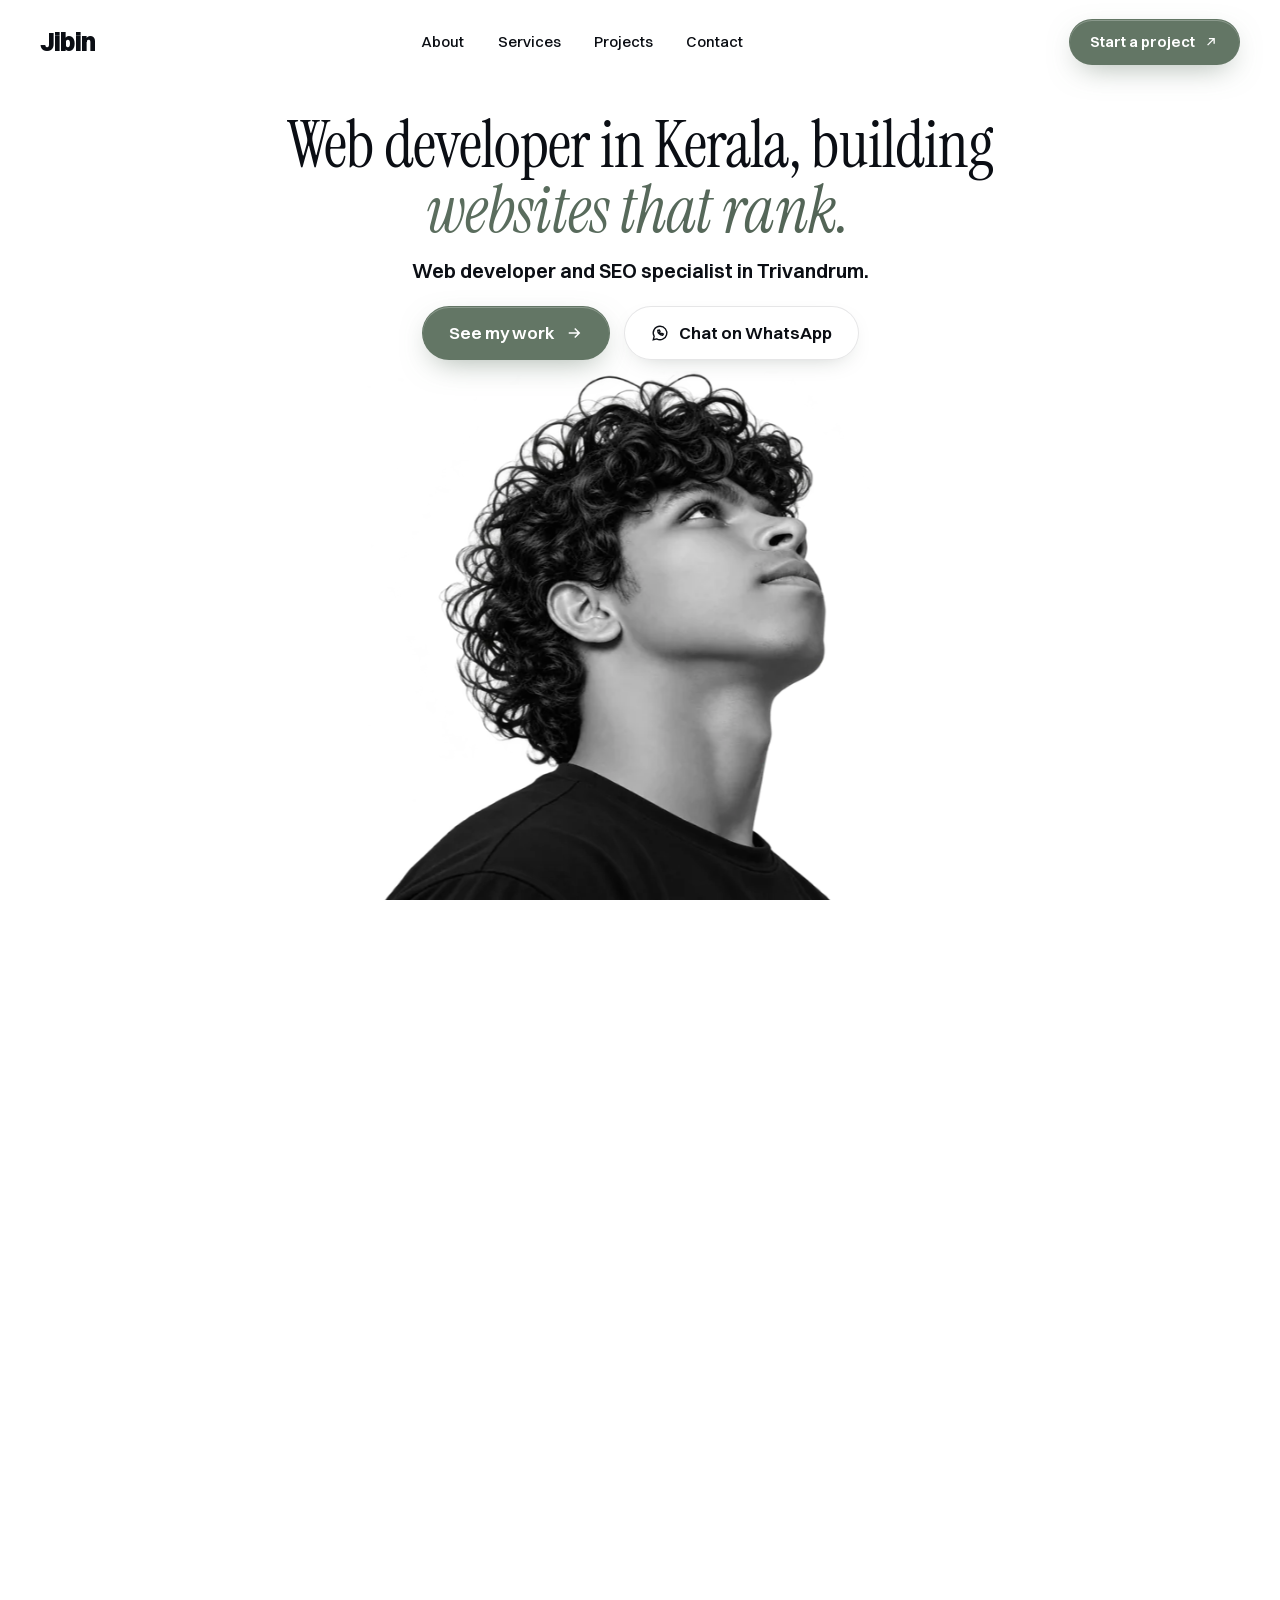
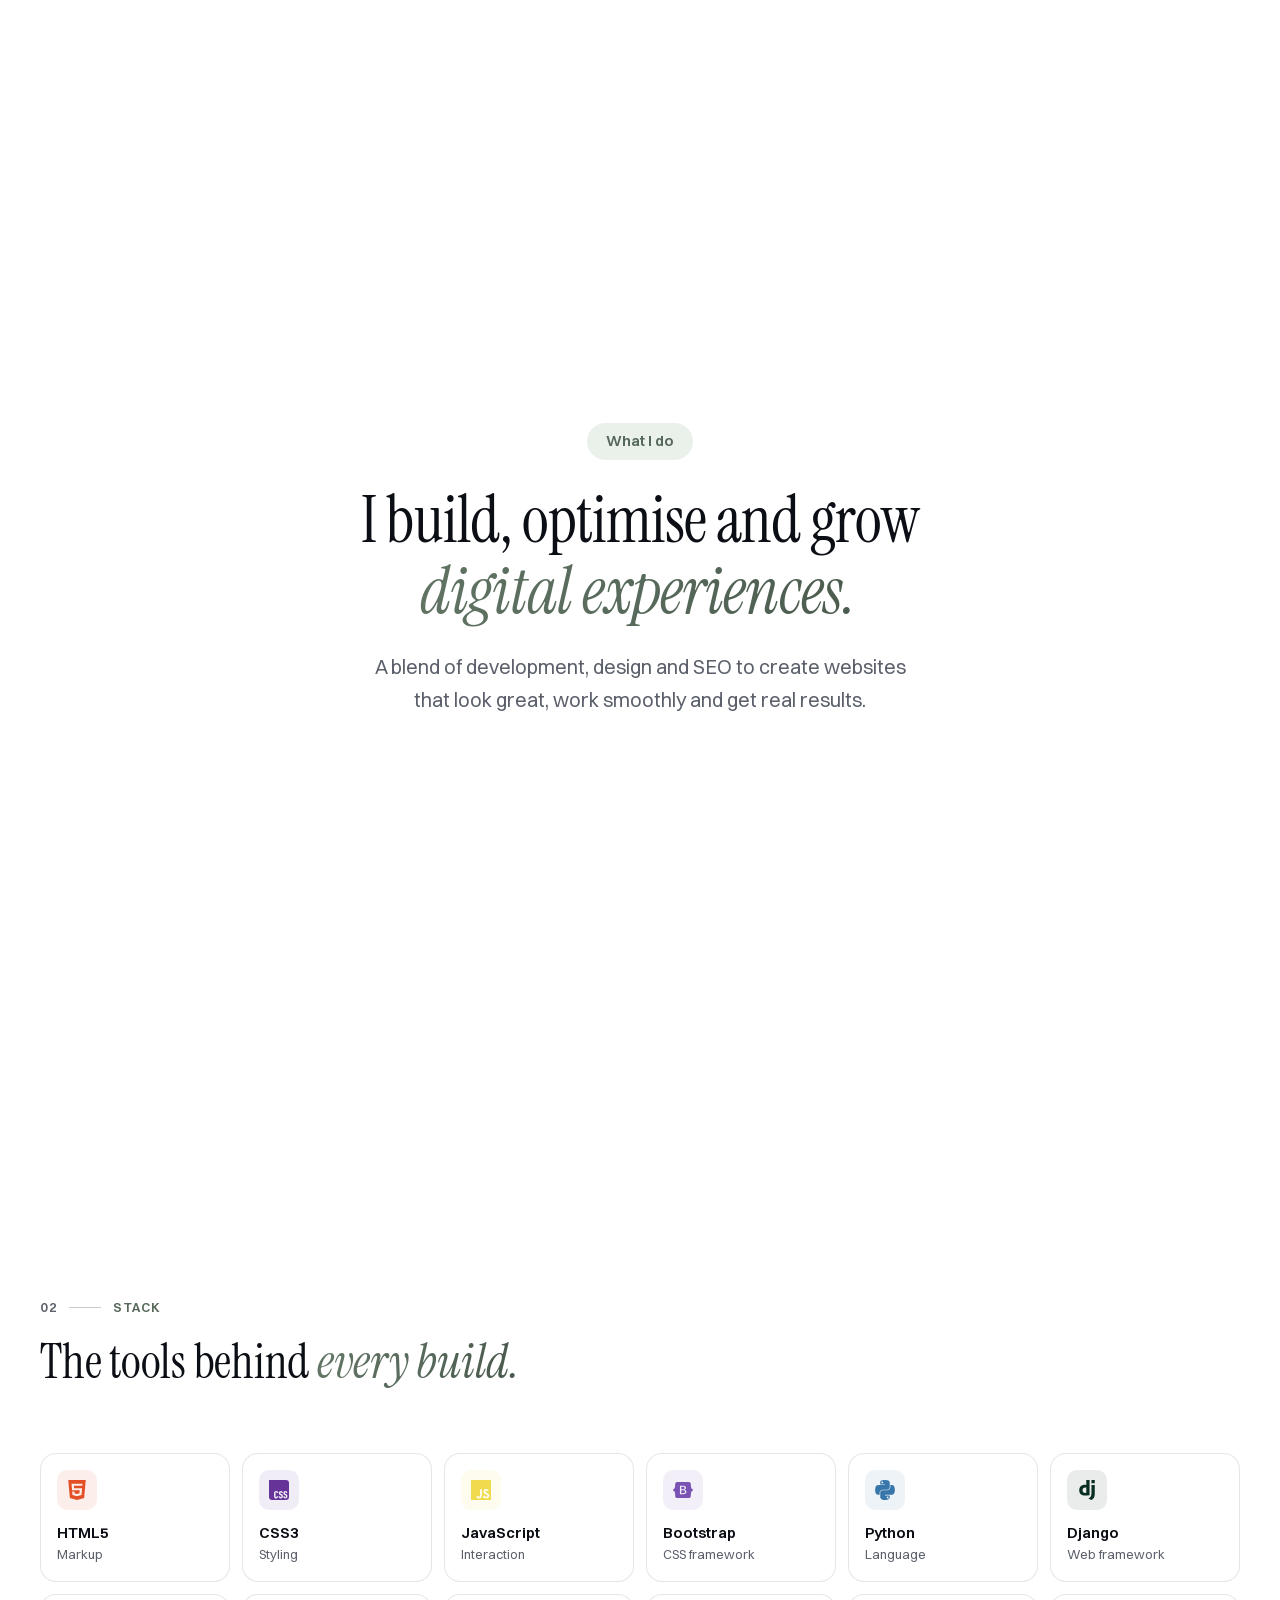
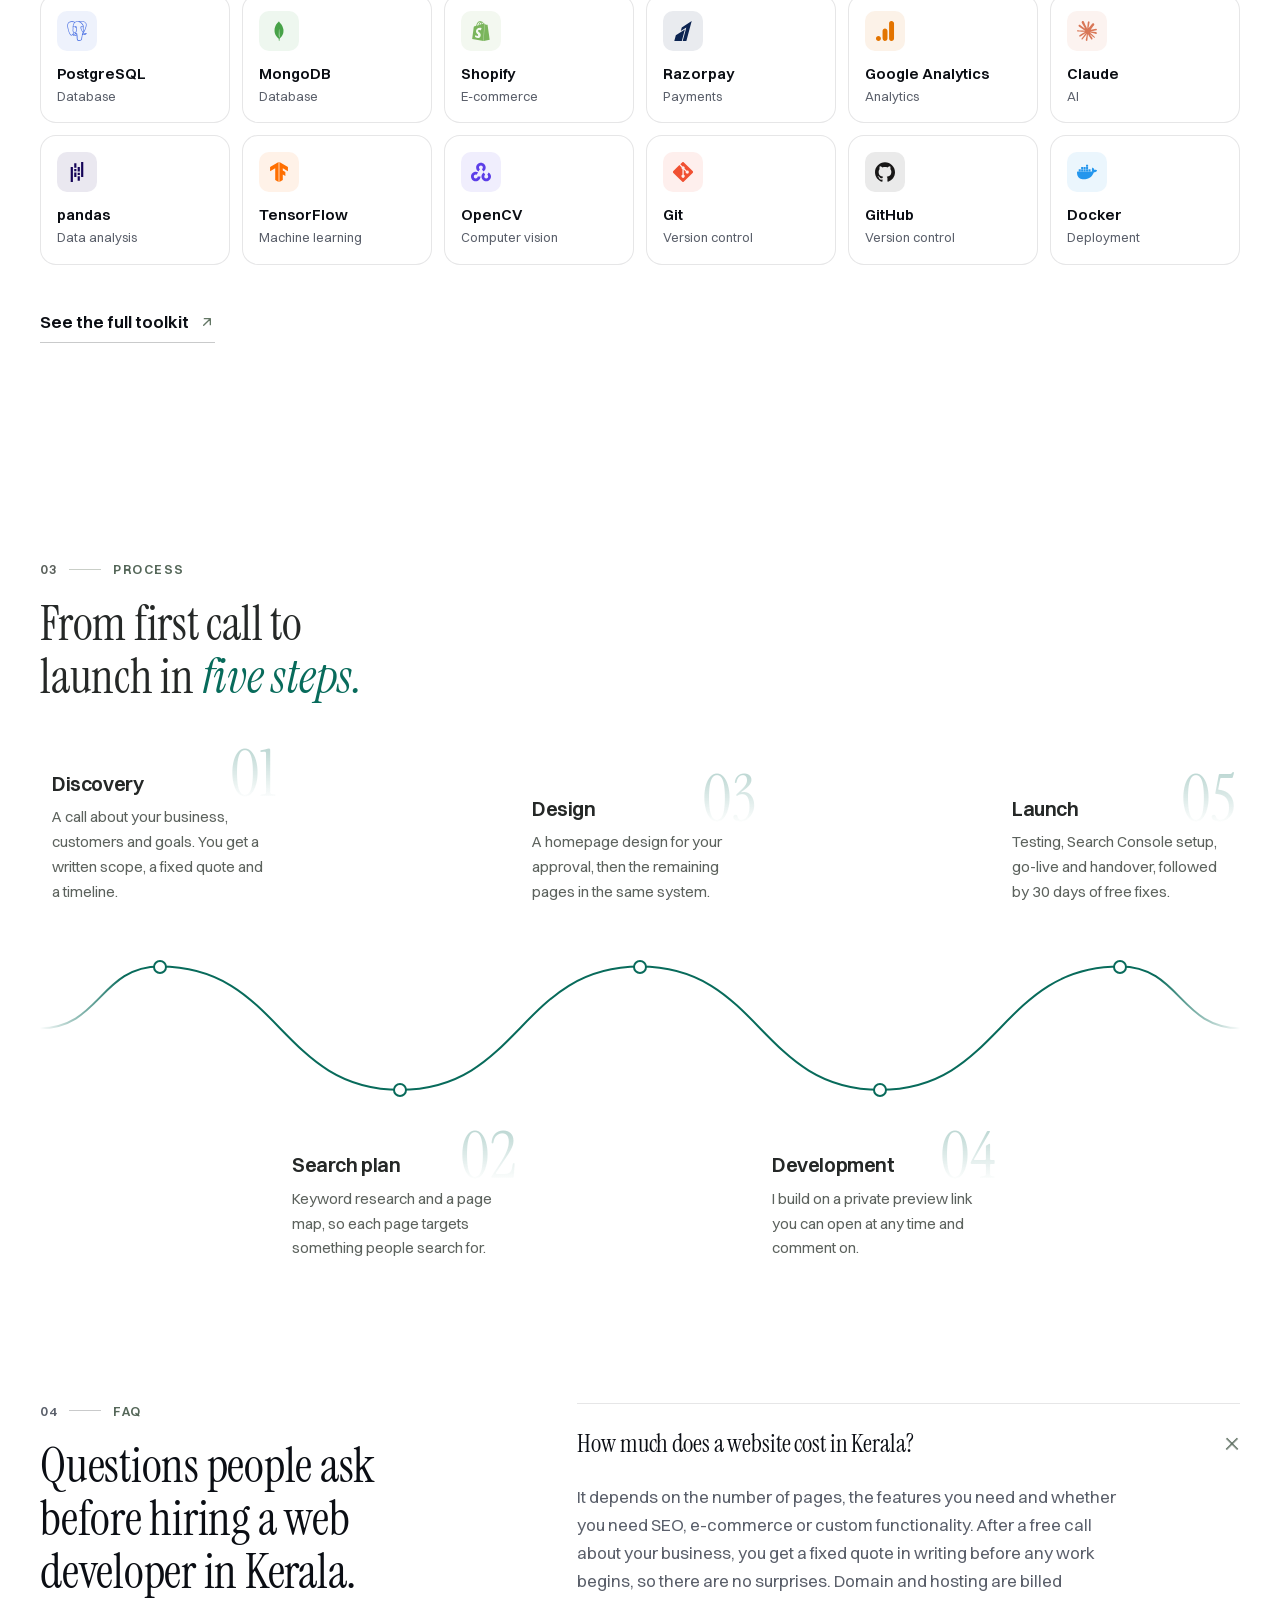
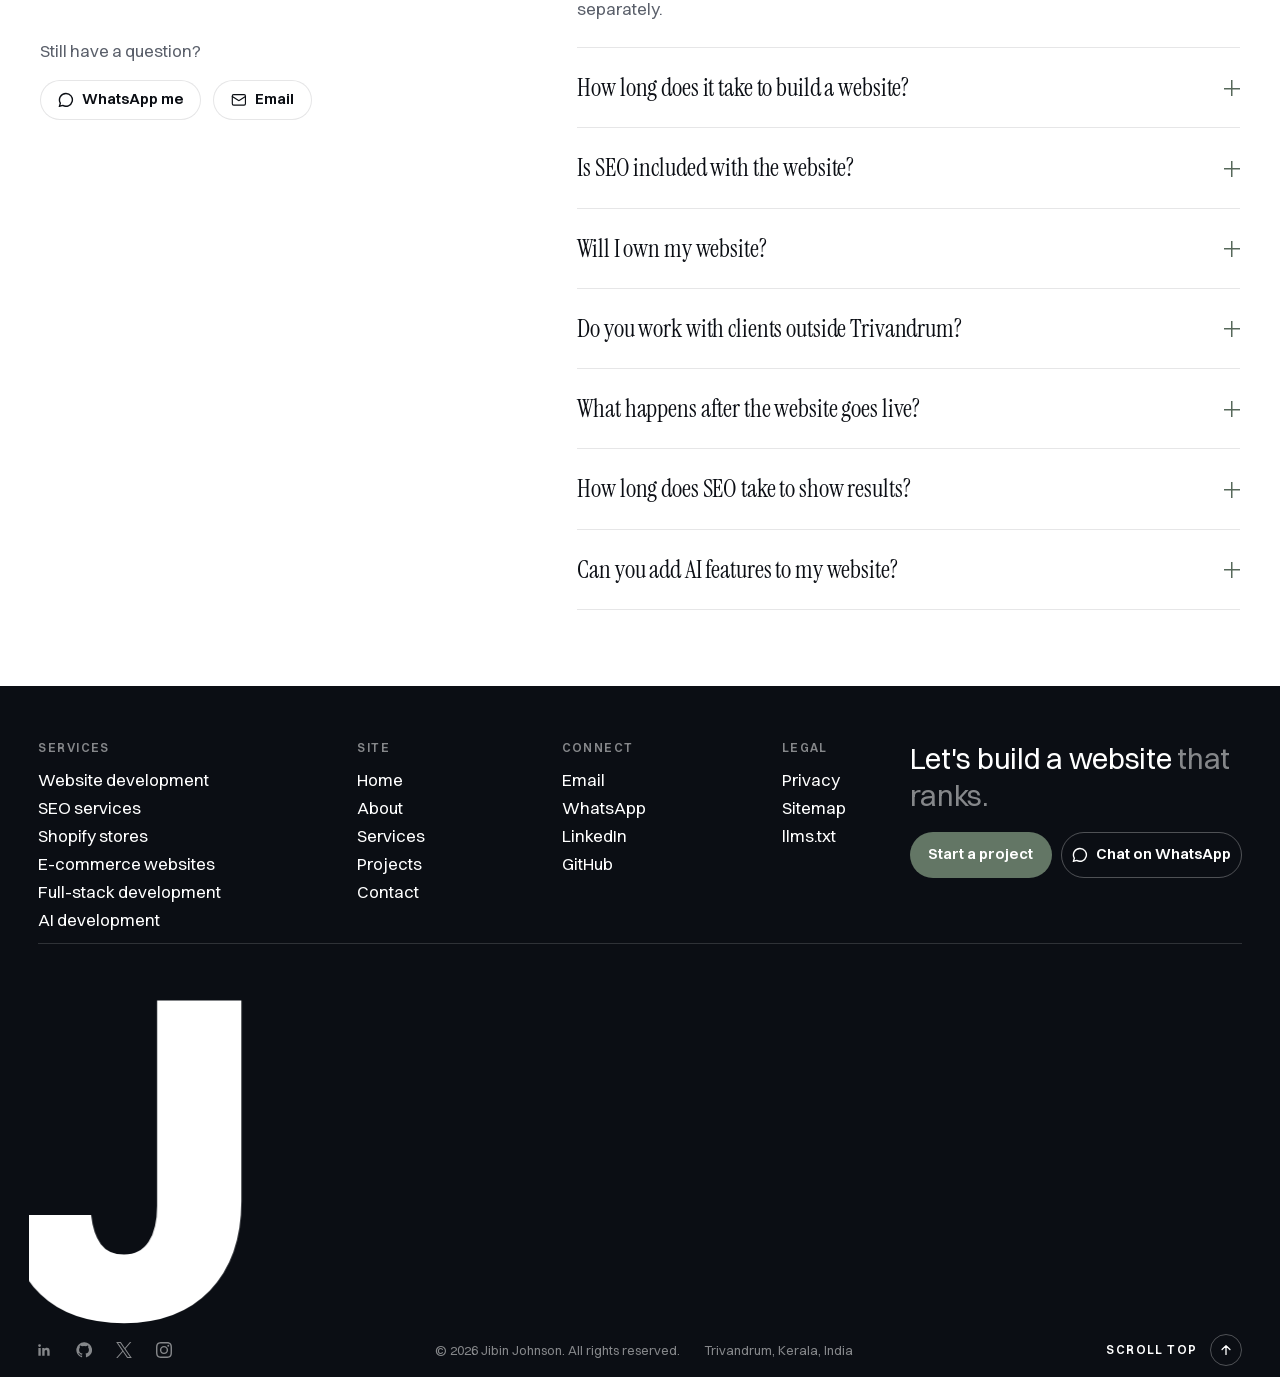
==== index.html @ f39439a5 "Footer: each link on one line on phones Co-Authored-By: Claude Opus 5.5 <noreply@anthropic.com>" ====
<!DOCTYPE html>
<html lang="en-IN">
<head>
<meta charset="utf-8">
<script async src="https://www.googletagmanager.com/gtm.js?id=GTM-P5QZBS27"></script>
<script>
  window.dataLayer = window.dataLayer || [];
  function gtag(){dataLayer.push(arguments);}
  gtag('js', new Date());
</script>
<meta name="viewport" content="width=device-width, initial-scale=1">
<title>Web Developer in Kerala | SEO-First Websites | Jibin Johnson</title>
<meta name="description" content="Freelance web developer in Kerala, based in Trivandrum. I design and build fast, SEO-first websites and web apps that rank on Google and bring in enquiries.">
<meta name="robots" content="index, follow, max-image-preview:large">
<link rel="canonical" href="https://jibinjohnson.in/">
<meta name="author" content="Jibin Johnson">
<meta name="theme-color" content="#FFFFFF">
<meta property="og:type" content="website">
<meta property="og:locale" content="en_IN">
<meta property="og:site_name" content="Jibin Johnson">
<meta property="og:title" content="Web Developer in Kerala | SEO-First Websites | Jibin Johnson">
<meta property="og:description" content="Freelance web developer in Kerala, based in Trivandrum. I design and build fast, SEO-first websites and web apps that rank on Google and bring in enquiries.">
<meta property="og:url" content="https://jibinjohnson.in/">
<meta property="og:image" content="https://jibinjohnson.in/assets/img/og.png?v=2">
<meta property="og:image:width" content="1200">
<meta property="og:image:height" content="630">
<meta name="twitter:card" content="summary_large_image">
<link rel="icon" href="assets/img/favicon.svg?v=2" type="image/svg+xml">
<link rel="preload" href="assets/fonts/Switzer-Variable.woff2" as="font" type="font/woff2" crossorigin>
<link rel="preload" href="assets/fonts/InstrumentSerif-Regular.woff2" as="font" type="font/woff2" crossorigin>
<link rel="preload" href="assets/img/hero-portrait-600.webp?v=4" as="image" imagesrcset="assets/img/hero-portrait-600.webp?v=4 600w, assets/img/hero-portrait-900.webp?v=4 900w, assets/img/hero-portrait-1000.webp?v=4 1000w, assets/img/hero-portrait.webp?v=4 1254w" imagesizes="(max-width: 767px) 80vw, 64vh" fetchpriority="high">
<link rel="stylesheet" href="assets/css/main.css?v=201">
<script>(function(r,w){r.className='js';try{var c=navigator.connection,s=w.sessionStorage;if(matchMedia('(prefers-reduced-motion: reduce)').matches||(c&&c.saveData)||s.getItem('signed'))return;s.setItem('signed','1')}catch(e){return}r.className+=' is-signing';w.__signT0=performance.now();w.__signT=setTimeout(function(){r.classList.remove('is-signing');document.dispatchEvent(new Event('sign:done'))},1400)})(document.documentElement,window)</script>
<script type="application/ld+json">{"@context":"https://schema.org","@graph":[{"@type":"WebSite","@id":"https://jibinjohnson.in/#website","url":"https://jibinjohnson.in/","name":"Jibin Johnson","inLanguage":"en-IN","publisher":{"@id":"https://jibinjohnson.in/#person"}},{"@type":"Person","@id":"https://jibinjohnson.in/#person","name":"Jibin Johnson","url":"https://jibinjohnson.in/","image":"https://jibinjohnson.in/assets/img/about-portrait.webp","jobTitle":"Web Developer and SEO Specialist","email":"jibinjohnsoninfo@gmail.com","telephone":"+917736208172","address":{"@type":"PostalAddress","addressLocality":"Thiruvananthapuram","addressRegion":"Kerala","addressCountry":"IN"},"alumniOf":[{"@type":"CollegeOrUniversity","name":"University of Madras"},{"@type":"EducationalOrganization","name":"Edure"}],"knowsAbout":["Web development","Search engine optimisation","Shopify","E-commerce development","Python","Django","Full-stack development","Artificial intelligence"],"sameAs":["https://www.linkedin.com/in/jibinjohnson/","https://github.com/Jibinjohnson11","https://x.com/jibinjohnsonn","https://www.instagram.com/jibinjohnson.in/"]},{"@type":"ProfessionalService","@id":"https://jibinjohnson.in/#business","name":"Jibin Johnson – Web Developer and SEO Specialist","url":"https://jibinjohnson.in/","image":"https://jibinjohnson.in/assets/img/og.png?v=2","telephone":"+917736208172","email":"jibinjohnsoninfo@gmail.com","founder":{"@id":"https://jibinjohnson.in/#person"},"address":{"@type":"PostalAddress","addressLocality":"Thiruvananthapuram","addressRegion":"Kerala","addressCountry":"IN"},"areaServed":[{"@type":"City","name":"Thiruvananthapuram"},{"@type":"State","name":"Kerala"},{"@type":"Country","name":"India"}],"hasOfferCatalog":{"@type":"OfferCatalog","name":"Services","itemListElement":[{"@type":"Offer","itemOffered":{"@type":"Service","name":"Website design and development","url":"https://jibinjohnson.in/website-development-kerala/"}},{"@type":"Offer","itemOffered":{"@type":"Service","name":"SEO services","url":"https://jibinjohnson.in/seo-services-kerala/"}},{"@type":"Offer","itemOffered":{"@type":"Service","name":"Shopify store development","url":"https://jibinjohnson.in/shopify-developer-kerala/"}},{"@type":"Offer","itemOffered":{"@type":"Service","name":"E-commerce website development","url":"https://jibinjohnson.in/ecommerce-website-development-kerala/"}},{"@type":"Offer","itemOffered":{"@type":"Service","name":"Full-stack and software development","url":"https://jibinjohnson.in/full-stack-developer-kerala/"}},{"@type":"Offer","itemOffered":{"@type":"Service","name":"AI development","url":"https://jibinjohnson.in/ai-developer-kerala/"}}]}},{"@type":"WebPage","@id":"https://jibinjohnson.in/#webpage","url":"https://jibinjohnson.in/","name":"Web Developer in Kerala | SEO-First Websites | Jibin Johnson","description":"Freelance web developer in Kerala, based in Trivandrum. I design and build fast, SEO-first websites and web apps that rank on Google and bring in enquiries.","isPartOf":{"@id":"https://jibinjohnson.in/#website"},"inLanguage":"en-IN","about":{"@id":"https://jibinjohnson.in/#business"}},{"@type":"FAQPage","@id":"https://jibinjohnson.in/#faq","mainEntity":[{"@type":"Question","name":"How much does a website cost in Kerala?","acceptedAnswer":{"@type":"Answer","text":"It depends on the number of pages, the features you need and whether you need SEO, e-commerce or custom functionality. After a free call about your business, you get a fixed quote in writing before any work begins, so there are no surprises. Domain and hosting are billed separately."}},{"@type":"Question","name":"How long does it take to build a website?","acceptedAnswer":{"@type":"Answer","text":"A landing page takes about a week and a business website two to three weeks once the content is ready. Web applications are scoped individually. Missing text and photos cause most delays, so I send a content checklist at the start."}},{"@type":"Question","name":"Is SEO included with the website?","acceptedAnswer":{"@type":"Answer","text":"Every website I build is SEO-ready at launch: keyword-mapped pages, clean headings, meta tags, schema markup, fast loading and Search Console setup. Ongoing SEO, which covers content, links and monthly reporting, is a separate monthly service."}},{"@type":"Question","name":"Will I own my website?","acceptedAnswer":{"@type":"Answer","text":"Yes. The domain, hosting, source code and all logins are registered in your name, and I hand everything over at launch."}},{"@type":"Question","name":"Do you work with clients outside Trivandrum?","acceptedAnswer":{"@type":"Answer","text":"Yes. I'm based in Trivandrum (Thiruvananthapuram) and meet local clients in person. Clients elsewhere in Kerala, India and abroad work with me over calls and WhatsApp."}},{"@type":"Question","name":"What happens after the website goes live?","acceptedAnswer":{"@type":"Answer","text":"You get 30 days of free fixes for anything that doesn't work as agreed. After that, I can quote for maintenance or new features whenever you need them."}},{"@type":"Question","name":"How long does SEO take to show results?","acceptedAnswer":{"@type":"Answer","text":"Most campaigns show movement in three to six months, depending on competition and the state of the site. Nobody can guarantee a position on Google. What I do provide is a monthly report showing rankings, clicks and the work completed."}},{"@type":"Question","name":"Can you add AI features to my website?","acceptedAnswer":{"@type":"Answer","text":"Yes. I build chat assistants that answer from your own content, automate repetitive content and reporting tasks, and add data features to web applications. I'll tell you plainly when AI isn't the right tool for the job."}}]}]}</script>
</head>
<body>
<!-- signature intro: a light veil over the hero, shown only with .is-signing (set above, once per session), drawn and removed by sign.js -->
<div class="sign" aria-hidden="true">
<svg class="sign-svg" viewBox="0 0 1164 609" focusable="false"><defs><mask id="sign-ink" maskUnits="userSpaceOnUse" x="0" y="0" width="1164" height="609"><g fill="none" stroke="#fff" stroke-width="22" stroke-linecap="round" stroke-linejoin="round"><path d="M185 258 L182 252 181 244 182 243 183 234 189 221 208 194 235 166 266 140 305 113 340 92 351 87 353 85 403 61 405 61 428 51 447 45 450 43 493 31 508 29 509 28 514 28 515 27 521 27 522 26 530 26 531 25 556 25 557 26 568 27 578 30 587 35 594 42 597 47 598 57 599 58 599 68 598 69 598 77 592 95 582 116 580 118 577 125 575 127 571 136 562 151 559 154 559 156 556 159 556 161 552 165 552 167 549 170 526 205 487 256 484 263 484 266 478 269 473 275 470 277 468 277 466 279 464 286 462 289 412 350 406 356 402 362 368 400 322 446 285 479 255 503 205 538 178 553 176 555 152 567 150 567 145 570 123 578 120 578 111 581 107 581 106 582 102 582 101 583 95 583 94 584 70 584 69 583 65 583 64 582 54 580 44 575 41 573 31 562 28 556 27 548 26 547 26 534 27 533 28 522 30 519 30 517 37 502 43 492 60 470 95 436 114 421 150 396 188 373 236 348 238 348 251 341 253 341 281 328 283 328 306 318 311 317 314 315 322 313 325 311 342 306 348 303 351 303 364 298 367 298 374 295 395 290 399 288 402 288 419 283 423 283 428 281 432 281 437 279 441 279 442 278 446 278 452 276 464 276 467 278 473 275 478 269 482 267 484 267 486 269 501 269 502 268 512 268 513 267 538 267 541 270 543 270 547 267 543 270 540 269 541 270 540 277 536 281 521 305 520 310 517 316 517 323 519 328 522 331 528 331 529 330 536 329 551 321 598 288 606 287 608 290 609 286 615 279 629 252 634 247 636 248 635 247 636 240 638 238 640 233 655 210 685 170 718 132 733 117 752 102 762 96 766 96 767 95 772 95 774 98 773 108 758 133 726 172 675 222 645 248 637 249 634 247 629 252 615 279 609 286 608 288 608 298 597 316 608 298 609 299 612 299 619 296 641 276 646 273 659 262 671 254 684 248 699 246 704 248 706 250 708 255 708 260 709 262 704 275 702 278 699 280 696 276 692 276 681 281 679 281 655 293 630 309 625 314 619 318 613 325 611 329 611 336 615 339 625 339 642 334 657 326 676 312 685 303 697 288 699 283 699 280 701 279 704 275 709 263 712 266 721 266 725 264 728 264 732 262 735 262 747 258 753 258 756 262 758 261 763 256 767 250 773 245 770 247 763 256 756 262 755 268 750 276 748 283 748 290 750 295 754 298 762 298 763 297 768 297 771 295 773 295 796 282 821 264 824 264 828 262 830 262 833 264 841 255 850 239 855 233 852 236 841 255 837 260 833 264 830 262 832 264 832 279 830 282 827 292 842 287 839 279 848 276 863 263 879 252 883 251 885 249 890 249 891 248 893 248 896 252 899 272 901 276 908 283 916 286 933 286 934 285 939 285 940 284 944 284 945 283 956 281 1028 256 1031 256 1035 254 1042 253 1054 249 1072 246 1073 245 1085 244 1086 243 1095 243 1096 242 1125 242 1126 243 1134 243 1140 245" data-t="0.0,0.0235,0.0591,0.0928,0.1221,0.1414,0.17,0.2008,0.2306,0.2682,0.3049,0.3351,0.3552,0.3821,0.4185,0.4529,0.4836,0.5036,0.5203,0.5383,0.5618,0.5822,0.618,0.6356,0.6671,0.6926,0.7162,0.7409,0.7539,0.7794,0.7956,0.818,0.8359,0.8519,0.8736,0.8935,0.9066,0.9262,0.9409,0.9714,1.0"/><path d="M569 227 L587 212" data-t="0.0,0.025,0.05,0.075,0.1,0.125,0.15,0.175,0.2,0.225,0.25,0.275,0.3,0.325,0.35,0.375,0.4,0.425,0.45,0.475,0.5,0.525,0.55,0.575,0.6,0.625,0.65,0.675,0.7,0.725,0.75,0.775,0.8,0.825,0.85,0.875,0.9,0.925,0.95,0.975,1.0"/><path d="M794 207 L811 192" data-t="0.0,0.025,0.05,0.075,0.1,0.125,0.15,0.175,0.2,0.225,0.25,0.275,0.3,0.325,0.35,0.375,0.4,0.425,0.45,0.475,0.5,0.525,0.55,0.575,0.6,0.625,0.65,0.675,0.7,0.725,0.75,0.775,0.8,0.825,0.85,0.875,0.9,0.925,0.95,0.975,1.0"/><path d="M405 475 L407 475 424 466 426 466 433 462 442 459 449 455 451 455 469 447 474 446 482 442 528 426 531 426 564 415 567 415 585 409 592 408 599 405 610 403 614 401 617 401 634 396 638 396 651 392 659 391 663 389 682 386 687 384 691 384 692 383 696 383 697 382 701 382 707 380 718 379 719 378 723 378 724 377 728 377 734 375 739 375 745 373 750 373 751 372 780 368 781 367 795 366 796 365 817 363 818 362 824 362 825 361 833 361 834 360 840 360 841 359 857 358 858 357 877 356 878 355 901 354 902 353 913 353 914 352 929 352 930 351 946 351 947 350 977 350 978 349 1042 349 1043 350 1062 350 1063 351 1073 351 1074 352 1083 352 1084 353 1094 353 1095 354 1110 355 1115 357 1120 357 1124 359 1126 358" data-t="0.0,0.0257,0.0484,0.0737,0.0993,0.125,0.1549,0.1818,0.2089,0.237,0.2612,0.2852,0.3085,0.3361,0.3616,0.3873,0.4146,0.4376,0.4577,0.4813,0.5041,0.5313,0.556,0.5826,0.6018,0.6228,0.651,0.6783,0.7037,0.7256,0.7513,0.7784,0.8063,0.8342,0.8646,0.8925,0.9176,0.9418,0.9644,0.9838,1.0"/></g></mask></defs><g mask="url(#sign-ink)"><path class="sign-fill" transform="translate(0 609) scale(.05 -.05)" d="M10675 11764 c-275 -27 -316 -32 -600 -80 -308 -52 -950 -230 -1315 -366 -74 -28 -173 -64 -220 -80 -212 -75 -660 -262 -899 -374 -51 -24 -95 -44 -97 -44 -6 0 -526 -259 -538 -268 -6 -5 -69 -39 -141 -77 -137 -71 -346 -189 -505 -285 -52 -31 -135 -81 -185 -110 -155 -92 -552 -357 -740 -494 -1016 -741 -1664 -1454 -1870 -2060 -73 -215 -72 -366 1 -493 42 -73 170 -130 232 -104 40 17 45 34 22 64 -79 100 -84 244 -16 445 75 219 299 565 547 845 347 390 889 864 1419 1241 304 217 703 472 980 628 74 42 196 111 270 153 235 133 786 404 1005 495 50 21 137 58 195 82 238 102 338 141 605 236 264 94 575 197 693 228 28 8 78 21 110 29 259 69 575 130 917 177 123 17 508 16 615 -1 384 -60 570 -180 641 -412 19 -62 23 -96 23 -209 0 -245 -64 -450 -271 -880 -184 -381 -556 -1004 -887 -1490 -329 -481 -466 -670 -994 -1373 -120 -159 -234 -313 -255 -343 -42 -60 -56 -68 -137 -79 -69 -8 -191 -29 -295 -49 -44 -9 -105 -21 -135 -26 -30 -6 -73 -15 -95 -20 -46 -11 -189 -43 -320 -72 -81 -17 -176 -39 -305 -70 -25 -6 -74 -18 -110 -28 -36 -10 -103 -28 -150 -40 -47 -13 -155 -43 -240 -67 -85 -25 -168 -48 -185 -53 -250 -69 -631 -193 -1040 -339 -288 -102 -362 -130 -450 -166 -49 -20 -133 -54 -185 -75 -363 -144 -540 -221 -880 -380 -80 -37 -174 -80 -210 -96 -99 -43 -637 -316 -790 -402 -383 -213 -629 -356 -740 -432 -30 -20 -102 -66 -160 -102 -132 -82 -586 -392 -716 -490 -55 -41 -137 -103 -184 -138 -95 -72 -116 -88 -320 -261 -629 -531 -1043 -1042 -1245 -1539 -178 -437 -163 -847 40 -1110 125 -162 270 -261 487 -334 205 -68 291 -80 583 -81 313 0 436 15 745 91 518 127 1225 454 1855 858 860 551 1665 1192 2495 1985 680 650 1326 1361 2120 2330 47 58 131 160 187 227 118 143 335 411 478 593 55 70 110 140 123 156 22 27 30 30 190 52 434 61 872 93 872 64 0 -7 -25 -41 -56 -74 -105 -116 -321 -465 -395 -637 -40 -94 -79 -245 -79 -309 0 -62 35 -150 76 -192 63 -65 121 -83 254 -84 135 0 190 15 361 100 269 134 459 265 1055 728 88 68 117 76 81 22 -16 -23 -78 -177 -100 -245 -8 -25 -24 -75 -36 -113 -20 -66 -27 -149 -15 -182 10 -26 59 -45 119 -45 51 0 59 3 102 42 25 24 69 75 99 113 84 113 355 392 525 543 371 328 799 614 1044 699 82 28 188 40 227 24 16 -6 37 -25 49 -43 17 -28 20 -44 16 -113 -5 -75 -34 -182 -57 -210 -6 -7 -48 -28 -93 -46 -45 -18 -120 -49 -165 -71 -46 -21 -87 -38 -91 -38 -9 0 -198 -85 -289 -129 -34 -17 -64 -31 -66 -31 -3 0 -58 -30 -123 -66 -65 -37 -156 -87 -203 -112 -47 -25 -103 -57 -125 -72 -22 -15 -83 -53 -135 -86 -146 -90 -366 -259 -457 -350 -105 -107 -148 -189 -148 -284 0 -85 23 -118 113 -162 66 -33 69 -33 207 -33 155 0 227 13 405 72 162 54 449 197 610 306 169 114 437 360 564 518 138 172 288 416 325 531 12 37 13 38 139 77 195 60 500 141 535 141 9 0 17 -3 17 -7 0 -4 -25 -50 -55 -104 -67 -118 -119 -237 -134 -307 -29 -137 -2 -253 75 -321 167 -147 412 -131 761 49 158 82 505 314 810 542 24 17 45 29 48 26 3 -3 -10 -38 -28 -79 -67 -146 -91 -285 -62 -357 32 -80 118 -120 222 -103 77 12 52 -7 527 391 242 202 424 336 531 389 117 59 115 60 115 -56 0 -227 51 -375 165 -482 179 -167 460 -217 825 -145 220 43 616 165 1180 364 343 121 936 299 1130 340 625 133 841 160 1260 160 155 0 318 -5 372 -12 109 -13 151 -6 156 28 4 25 -50 65 -118 89 -125 45 -261 66 -476 72 -349 10 -661 -27 -1169 -138 -202 -44 -485 -119 -638 -170 -67 -23 -149 -49 -182 -59 -53 -16 -351 -118 -700 -239 -546 -190 -823 -264 -1040 -277 -216 -13 -337 40 -405 176 -37 73 -42 98 -49 275 -9 191 -22 239 -80 288 -32 26 -115 57 -156 57 -45 0 -171 -43 -263 -89 -129 -66 -397 -249 -655 -450 -108 -84 -137 -102 -137 -85 0 24 159 314 317 577 154 256 163 297 80 347 -72 44 -204 10 -267 -69 -33 -41 -117 -169 -184 -281 -55 -91 -79 -115 -226 -221 -137 -98 -688 -469 -710 -477 -8 -3 -53 -29 -100 -58 -134 -82 -344 -185 -430 -212 -19 -6 -56 -14 -82 -18 -44 -6 -50 -4 -79 25 -30 30 -31 35 -25 84 17 139 119 334 316 605 162 224 171 241 144 298 -19 41 -63 59 -134 58 -104 -2 -154 -39 -307 -232 -14 -18 -52 -32 -168 -62 -82 -21 -253 -68 -379 -105 -227 -65 -254 -69 -240 -30 9 23 -16 177 -36 223 -36 82 -93 128 -207 169 -73 27 -243 23 -353 -7 -216 -59 -414 -170 -717 -403 -100 -77 -465 -399 -590 -521 -51 -49 -96 -87 -99 -83 -3 3 9 32 27 64 18 32 79 148 137 258 166 317 207 383 259 414 96 57 411 317 779 642 83 74 205 181 270 239 65 58 173 157 239 220 66 63 160 153 209 200 454 434 911 972 1170 1375 113 178 171 298 192 400 15 73 15 83 0 131 -49 157 -236 176 -485 49 -75 -38 -290 -181 -386 -256 -266 -209 -527 -464 -861 -839 -204 -229 -587 -715 -800 -1015 -99 -140 -318 -469 -399 -600 -37 -60 -96 -155 -130 -210 -71 -115 -198 -342 -320 -570 -26 -49 -59 -103 -74 -119 -27 -29 -278 -223 -530 -409 -453 -334 -890 -600 -1045 -636 -41 -10 -52 -9 -73 5 -24 15 -25 20 -19 73 9 85 40 173 113 320 61 123 262 443 337 536 165 205 186 290 79 336 -53 23 -118 24 -170 5 -28 -10 -111 -16 -303 -20 -146 -3 -341 -13 -435 -21 -93 -9 -201 -18 -239 -22 -59 -5 -69 -4 -64 9 4 8 68 96 144 194 173 225 486 640 572 759 309 425 782 1109 782 1130 0 2 28 48 62 102 140 222 330 557 454 803 141 276 197 403 259 580 147 424 120 764 -78 976 -54 59 -190 160 -267 199 -94 48 -297 103 -485 131 -95 14 -502 27 -590 18z m4699 -1645 c-2 -74 -140 -329 -297 -549 -294 -413 -550 -716 -982 -1164 -262 -272 -731 -725 -860 -831 -38 -32 -115 -101 -170 -154 -131 -127 -192 -181 -205 -181 -45 0 379 644 742 1125 216 288 283 373 446 570 528 642 946 1048 1228 1194 77 40 99 38 98 -10z m-6190 -3548 c3 -5 -36 -60 -87 -123 -396 -492 -649 -800 -932 -1136 -66 -79 -149 -179 -185 -221 -62 -74 -378 -436 -464 -531 -439 -486 -978 -1029 -1371 -1380 -27 -25 -77 -70 -110 -101 -115 -106 -442 -390 -575 -499 -600 -492 -1102 -858 -1658 -1206 -248 -156 -707 -395 -982 -513 -404 -172 -865 -281 -1195 -281 -425 0 -756 169 -894 455 -53 109 -65 174 -66 345 0 138 3 167 28 263 51 195 181 470 325 685 472 704 1379 1452 2687 2217 337 197 1137 607 1425 729 63 27 189 82 280 122 229 100 401 172 490 205 41 15 131 49 200 77 366 146 1113 404 1395 482 17 5 77 22 135 40 94 27 172 49 405 110 39 10 122 32 185 49 63 17 198 52 300 77 319 78 380 91 525 115 39 6 81 15 95 19 34 11 38 11 44 1z m4676 0 c0 -15 -150 -219 -233 -318 -237 -281 -505 -499 -794 -645 -268 -137 -493 -169 -493 -70 0 117 304 397 674 621 37 22 69 41 71 41 2 0 32 17 66 38 118 72 667 338 702 341 4 1 7 -3 7 -8z M16099 8411 c-96 -30 -239 -177 -274 -282 -36 -109 0 -154 125 -154 96 0 124 15 237 125 139 137 162 179 133 255 -19 50 -139 80 -221 56z M11603 7996 c-63 -20 -104 -50 -175 -125 -72 -76 -108 -141 -116 -207 -6 -56 19 -86 90 -110 55 -18 102 -14 169 12 43 18 223 204 253 262 63 122 -63 217 -221 168z M19480 5269 c-595 -13 -1040 -37 -1660 -89 -699 -59 -939 -86 -1930 -220 -245 -33 -470 -64 -500 -70 -30 -6 -201 -35 -380 -65 -179 -31 -404 -71 -500 -90 -96 -18 -266 -50 -377 -70 -331 -58 -838 -165 -1183 -248 -124 -30 -306 -74 -405 -97 -198 -46 -515 -130 -725 -190 -74 -21 -211 -60 -305 -86 -456 -125 -1266 -377 -1570 -488 -55 -20 -138 -50 -185 -67 -327 -117 -749 -283 -965 -379 -22 -10 -74 -32 -115 -50 -133 -57 -162 -71 -314 -147 -151 -75 -274 -152 -312 -194 -33 -37 -37 -62 -15 -91 47 -60 178 -40 403 60 23 11 88 39 143 62 55 23 118 50 140 60 22 10 96 41 165 70 69 29 150 62 180 75 30 13 127 51 215 85 88 34 228 88 310 121 193 75 479 180 625 228 63 22 201 68 305 104 105 35 251 84 325 107 74 23 146 45 160 50 14 5 72 23 130 39 58 16 182 52 275 81 229 71 751 217 920 258 44 11 186 47 315 80 314 80 623 153 860 202 107 22 238 49 290 60 225 49 593 122 800 160 30 5 102 19 160 30 58 11 132 25 165 31 33 5 83 14 110 19 28 5 97 16 155 25 151 22 280 41 427 65 158 25 226 36 323 50 41 5 134 19 205 30 212 32 256 39 350 50 50 6 122 15 160 20 39 5 113 14 165 20 52 6 129 15 170 20 208 26 260 32 440 50 1342 135 2419 183 3375 150 646 -23 811 -35 1412 -101 304 -34 343 -33 343 6 0 20 -81 57 -195 90 -219 63 -784 135 -1305 165 -195 11 -985 31 -1130 28 -47 0 -249 -5 -450 -9z"/></g></svg>
</div>
<script src="assets/js/sign.js?v=2" async></script>
<a class="skip" href="#main">Skip to content</a>
<header class="head"><div class="head-in">
<a class="brand" href="./" aria-label="Jibin Johnson, home">Jibin</a>
<nav class="nav" aria-label="Main"><a href="about/">About</a><a href="services/">Services</a><a href="projects/">Projects</a><a href="contact/">Contact</a></nav>
<a class="btn btn-fill" href="contact/">Start a project <svg class="arrow" viewBox="0 0 24 24" fill="none" stroke="currentColor" stroke-width="2" aria-hidden="true"><path d="M7 17 17 7M9 7h8v8"/></svg></a>
<button class="burger" aria-label="Menu" aria-expanded="false" aria-controls="sheet"></button>
</div></header>
<div class="sheet" id="sheet"><a href="./">Home</a><a href="about/">About</a><a href="services/">Services</a><a href="projects/">Projects</a><a href="contact/">Contact</a></div>

<main id="main" class="home">
<div class="pin-spacer" id="hero-pin"><!-- the hero pin's own spacer (hero.js pinSpacer): already around the hero, so pinning never moves it, which would repaint it as a new LCP element -->
<section class="hero glass" data-push>
  <div class="hero-copy">
    <h1><span class="ln"><span>Web developer</span></span> <span class="ln"><span>in Kerala, building</span></span> <span class="ln it"><span>websites that rank.</span></span></h1>
    <p class="lede">Web developer and SEO specialist in Trivandrum.</p>
    <div class="cta-row">
      <a class="btn btn-fill" href="projects/">See my work <svg class="arrow" viewBox="0 0 24 24" fill="none" stroke="currentColor" stroke-width="2" aria-hidden="true"><path d="M5 12h14M13 6l6 6-6 6"/></svg></a>
      <a class="btn btn-line" href="https://wa.me/917736208172?text=Hi%20Jibin%2C%20I%27d%20like%20to%20talk%20about%20a%20project." target="_blank" rel="noopener"><svg viewBox="0 0 24 24" fill="none" stroke="currentColor" stroke-width="1.8" aria-hidden="true"><path d="M12 3a9 9 0 0 0-7.8 13.5L3 21l4.6-1.2A9 9 0 1 0 12 3z"/><path d="M9 8.5c0 3.6 2.9 6.5 6.5 6.5l1-1.6-2-1-1 .8a5 5 0 0 1-2.2-2.2l.8-1-1-2z"/></svg>Chat on WhatsApp</a>
    </div>
  </div>
  <div class="hero-stage">
    <div class="hero-portrait">
      <div class="orbit" data-orbit>
        <div class="orbit-scene">
          <div class="orbit-subject"><img class="hero-img" src="assets/img/hero-portrait-600.webp?v=4" srcset="assets/img/hero-portrait-600.webp?v=4 600w, assets/img/hero-portrait-900.webp?v=4 900w, assets/img/hero-portrait-1000.webp?v=4 1000w, assets/img/hero-portrait.webp?v=4 1254w" sizes="(max-width: 767px) 80vw, 64vh" alt="" width="1254" height="1254" fetchpriority="high" draggable="false"></div>
          <div class="orbit-ring" aria-hidden="true" data-orbit-ring></div>
        </div>
      </div>
    </div>
  </div>
</section>
</div>

<section class="sec" id="about" data-arrive>
  <div class="wrap ed">
    <div class="ed-head">
      <p class="eyebrow"><span>01</span>About</p>
      <h2><span class="ed-hey">Hey,</span> I&#x27;m <span class="it">Jibin.</span></h2>
    </div>
    <figure class="ed-photo"><div class="ed-frame"><img data-defer-src="assets/img/about-portrait.webp" width="800" height="1000" alt="Jibin Johnson, web developer in Kerala and SEO specialist in Trivandrum" loading="lazy" decoding="async"><noscript><img src="assets/img/about-portrait.webp" width="800" height="1000" alt="Jibin Johnson, web developer in Kerala and SEO specialist in Trivandrum" loading="lazy" decoding="async"></noscript></div></figure>
    <p class="ed-intro">I&#x27;m a designer and developer shaping digital experiences with intention. I combine thoughtful design with purposeful development to create websites that feel refined, distinctive, and meaningful.</p>
    <div class="ed-side">
      <p class="ed-desc">I build refined, quietly powerful digital experiences for brands whose quality speaks for itself. From visual identity to development, every detail is intentional. No noise. No unnecessary trends. Just thoughtful design, purposeful execution, and a digital presence that makes excellence impossible to overlook.</p>
      <a class="ed-cta" href="projects/">Explore my work<svg viewBox="0 0 24 24" fill="none" stroke="currentColor" stroke-width="2" aria-hidden="true"><path d="M7 17 17 7M9 7h8v8"/></svg></a>
    </div>
  </div>
</section>

<section class="sec sx" id="services">
  <div class="wrap sx-head">
    <p class="sx-pill">What I do</p>
    <h2>I build, optimise and grow <span class="it">digital experiences.</span></h2>
    <p class="sx-lede">A blend of development, design and SEO to create websites that look great, work smoothly and get real results.</p>
  </div>
  <ul class="sx-grid">
    <li class="sx-card"><a class="sx-link" href="website-development-kerala/">
      <img data-defer-src="assets/img/svc-web-800.webp?v=5" data-defer-srcset="assets/img/svc-web-480.webp?v=5 480w, assets/img/svc-web-800.webp?v=5 800w" sizes="(min-width:1200px) 20vw, (min-width:900px) 34vw, (min-width:640px) 50vw, 100vw" width="800" height="1067" alt="" loading="lazy" decoding="async"><noscript><img src="assets/img/svc-web-800.webp?v=5" srcset="assets/img/svc-web-480.webp?v=5 480w, assets/img/svc-web-800.webp?v=5 800w" sizes="(min-width:1200px) 20vw, (min-width:900px) 34vw, (min-width:640px) 50vw, 100vw" width="800" height="1067" alt="" loading="lazy" decoding="async"></noscript>
      <div class="sx-body"><h3 class="sx-title">Website <span class="sx-hl">development</span></h3><p class="sx-desc">Fast, custom websites built to rank and convert.</p><span class="sx-go">Explore<span class="sx-arrow" aria-hidden="true"><svg viewBox="0 0 24 24" fill="none" stroke="currentColor" stroke-width="2" stroke-linecap="round" stroke-linejoin="round"><path d="M5 12h14M13 6l6 6-6 6"/></svg></span></span></div>
    </a></li>
    <li class="sx-card"><a class="sx-link" href="seo-services-kerala/">
      <img data-defer-src="assets/img/svc-seo-800.webp?v=5" data-defer-srcset="assets/img/svc-seo-480.webp?v=5 480w, assets/img/svc-seo-800.webp?v=5 800w" sizes="(min-width:1200px) 20vw, (min-width:900px) 34vw, (min-width:640px) 50vw, 100vw" width="800" height="1067" alt="" loading="lazy" decoding="async"><noscript><img src="assets/img/svc-seo-800.webp?v=5" srcset="assets/img/svc-seo-480.webp?v=5 480w, assets/img/svc-seo-800.webp?v=5 800w" sizes="(min-width:1200px) 20vw, (min-width:900px) 34vw, (min-width:640px) 50vw, 100vw" width="800" height="1067" alt="" loading="lazy" decoding="async"></noscript>
      <div class="sx-body"><h3 class="sx-title">SEO <span class="sx-hl">services</span></h3><p class="sx-desc">Technical, on-page and local SEO that brings in traffic from search.</p><span class="sx-go">Explore<span class="sx-arrow" aria-hidden="true"><svg viewBox="0 0 24 24" fill="none" stroke="currentColor" stroke-width="2" stroke-linecap="round" stroke-linejoin="round"><path d="M5 12h14M13 6l6 6-6 6"/></svg></span></span></div>
    </a></li>
    <li class="sx-card"><a class="sx-link" href="shopify-developer-kerala/">
      <img data-defer-src="assets/img/svc-shopify-800.webp?v=5" data-defer-srcset="assets/img/svc-shopify-480.webp?v=5 480w, assets/img/svc-shopify-800.webp?v=5 800w" sizes="(min-width:1200px) 20vw, (min-width:900px) 34vw, (min-width:640px) 50vw, 100vw" width="800" height="1067" alt="" loading="lazy" decoding="async"><noscript><img src="assets/img/svc-shopify-800.webp?v=5" srcset="assets/img/svc-shopify-480.webp?v=5 480w, assets/img/svc-shopify-800.webp?v=5 800w" sizes="(min-width:1200px) 20vw, (min-width:900px) 34vw, (min-width:640px) 50vw, 100vw" width="800" height="1067" alt="" loading="lazy" decoding="async"></noscript>
      <div class="sx-body"><h3 class="sx-title">Shopify <span class="sx-hl">stores</span></h3><p class="sx-desc">Stores set up, designed and ready to sell from launch.</p><span class="sx-go">Explore<span class="sx-arrow" aria-hidden="true"><svg viewBox="0 0 24 24" fill="none" stroke="currentColor" stroke-width="2" stroke-linecap="round" stroke-linejoin="round"><path d="M5 12h14M13 6l6 6-6 6"/></svg></span></span></div>
    </a></li>
    <li class="sx-card"><a class="sx-link" href="full-stack-developer-kerala/">
      <img data-defer-src="assets/img/svc-fullstack-800.webp?v=6" data-defer-srcset="assets/img/svc-fullstack-480.webp?v=6 480w, assets/img/svc-fullstack-800.webp?v=6 800w" sizes="(min-width:1200px) 20vw, (min-width:640px) 50vw, 100vw" width="800" height="1067" alt="" loading="lazy" decoding="async"><noscript><img src="assets/img/svc-fullstack-800.webp?v=6" srcset="assets/img/svc-fullstack-480.webp?v=6 480w, assets/img/svc-fullstack-800.webp?v=6 800w" sizes="(min-width:1200px) 20vw, (min-width:640px) 50vw, 100vw" width="800" height="1067" alt="" loading="lazy" decoding="async"></noscript>
      <div class="sx-body"><h3 class="sx-title">Full-stack <span class="sx-hl">development</span></h3><p class="sx-desc">Web apps and business software built end to end.</p><span class="sx-go">Explore<span class="sx-arrow" aria-hidden="true"><svg viewBox="0 0 24 24" fill="none" stroke="currentColor" stroke-width="2" stroke-linecap="round" stroke-linejoin="round"><path d="M5 12h14M13 6l6 6-6 6"/></svg></span></span></div>
    </a></li>
    <li class="sx-card"><a class="sx-link" href="ai-developer-kerala/">
      <img data-defer-src="assets/img/svc-ai-800.webp?v=6" data-defer-srcset="assets/img/svc-ai-480.webp?v=6 480w, assets/img/svc-ai-800.webp?v=6 800w" sizes="(min-width:1200px) 20vw, (min-width:900px) 50vw, 100vw" width="800" height="1067" alt="" loading="lazy" decoding="async"><noscript><img src="assets/img/svc-ai-800.webp?v=6" srcset="assets/img/svc-ai-480.webp?v=6 480w, assets/img/svc-ai-800.webp?v=6 800w" sizes="(min-width:1200px) 20vw, (min-width:900px) 50vw, 100vw" width="800" height="1067" alt="" loading="lazy" decoding="async"></noscript>
      <div class="sx-body"><h3 class="sx-title">AI <span class="sx-hl">development</span></h3><p class="sx-desc">Chat assistants and automation built on your own content.</p><span class="sx-go">Explore<span class="sx-arrow" aria-hidden="true"><svg viewBox="0 0 24 24" fill="none" stroke="currentColor" stroke-width="2" stroke-linecap="round" stroke-linejoin="round"><path d="M5 12h14M13 6l6 6-6 6"/></svg></span></span></div>
    </a></li>
  </ul>
</section>

<section class="sec" id="stack">
  <div class="wrap">
    <div class="sec-head">
      <div><p class="eyebrow"><span>02</span>Stack</p><h2>The tools behind <span class="it">every build.</span></h2></div>
    </div>
    <ul class="stk-grid">
    <li class="stk-tile" style="--c:#E34F26"><span class="stk-ic"><svg aria-hidden="true" focusable="false"><use href="assets/img/tools.svg?v=10#html5"/></svg></span><span class="stk-txt"><span class="stk-name">HTML5</span><span class="stk-cat">Markup</span></span></li>
    <li class="stk-tile" style="--c:#663399"><span class="stk-ic"><svg aria-hidden="true" focusable="false"><use href="assets/img/tools.svg?v=10#css"/></svg></span><span class="stk-txt"><span class="stk-name">CSS3</span><span class="stk-cat">Styling</span></span></li>
    <li class="stk-tile" style="--c:#F0DB4F"><span class="stk-ic"><svg aria-hidden="true" focusable="false"><use href="assets/img/tools.svg?v=10#javascript"/></svg></span><span class="stk-txt"><span class="stk-name">JavaScript</span><span class="stk-cat">Interaction</span></span></li>
    <li class="stk-tile" style="--c:#7952B3"><span class="stk-ic"><svg aria-hidden="true" focusable="false"><use href="assets/img/tools.svg?v=10#bootstrap"/></svg></span><span class="stk-txt"><span class="stk-name">Bootstrap</span><span class="stk-cat">CSS framework</span></span></li>
    <li class="stk-tile" style="--c:#3776AB"><span class="stk-ic"><svg aria-hidden="true" focusable="false"><use href="assets/img/tools.svg?v=10#python"/></svg></span><span class="stk-txt"><span class="stk-name">Python</span><span class="stk-cat">Language</span></span></li>
    <li class="stk-tile" style="--c:#092E20"><span class="stk-ic"><svg aria-hidden="true" focusable="false"><use href="assets/img/tools.svg?v=10#django"/></svg></span><span class="stk-txt"><span class="stk-name">Django</span><span class="stk-cat">Web framework</span></span></li>
    <li class="stk-tile" style="--c:#4169E1"><span class="stk-ic"><svg aria-hidden="true" focusable="false"><use href="assets/img/tools.svg?v=10#postgresql"/></svg></span><span class="stk-txt"><span class="stk-name">PostgreSQL</span><span class="stk-cat">Database</span></span></li>
    <li class="stk-tile" style="--c:#47A248"><span class="stk-ic"><svg aria-hidden="true" focusable="false"><use href="assets/img/tools.svg?v=10#mongodb"/></svg></span><span class="stk-txt"><span class="stk-name">MongoDB</span><span class="stk-cat">Database</span></span></li>
    <li class="stk-tile" style="--c:#7AB55C"><span class="stk-ic"><svg aria-hidden="true" focusable="false"><use href="assets/img/tools.svg?v=10#shopify"/></svg></span><span class="stk-txt"><span class="stk-name">Shopify</span><span class="stk-cat">E-commerce</span></span></li>
    <li class="stk-tile" style="--c:#0C2451"><span class="stk-ic"><svg aria-hidden="true" focusable="false"><use href="assets/img/tools.svg?v=10#razorpay"/></svg></span><span class="stk-txt"><span class="stk-name">Razorpay</span><span class="stk-cat">Payments</span></span></li>
    <li class="stk-tile" style="--c:#E37400"><span class="stk-ic"><svg aria-hidden="true" focusable="false"><use href="assets/img/tools.svg?v=10#googleanalytics"/></svg></span><span class="stk-txt"><span class="stk-name">Google Analytics</span><span class="stk-cat">Analytics</span></span></li>
    <li class="stk-tile" style="--c:#D97757"><span class="stk-ic"><svg aria-hidden="true" focusable="false"><use href="assets/img/tools.svg?v=10#claude"/></svg></span><span class="stk-txt"><span class="stk-name">Claude</span><span class="stk-cat">AI</span></span></li>
    <li class="stk-tile" style="--c:#150458"><span class="stk-ic"><svg aria-hidden="true" focusable="false"><use href="assets/img/tools.svg?v=10#pandas"/></svg></span><span class="stk-txt"><span class="stk-name">pandas</span><span class="stk-cat">Data analysis</span></span></li>
    <li class="stk-tile" style="--c:#FF6F00"><span class="stk-ic"><svg aria-hidden="true" focusable="false"><use href="assets/img/tools.svg?v=10#tensorflow"/></svg></span><span class="stk-txt"><span class="stk-name">TensorFlow</span><span class="stk-cat">Machine learning</span></span></li>
    <li class="stk-tile" style="--c:#5C3EE8"><span class="stk-ic"><svg aria-hidden="true" focusable="false"><use href="assets/img/tools.svg?v=10#opencv"/></svg></span><span class="stk-txt"><span class="stk-name">OpenCV</span><span class="stk-cat">Computer vision</span></span></li>
    <li class="stk-tile" style="--c:#F05032"><span class="stk-ic"><svg aria-hidden="true" focusable="false"><use href="assets/img/tools.svg?v=10#git"/></svg></span><span class="stk-txt"><span class="stk-name">Git</span><span class="stk-cat">Version control</span></span></li>
    <li class="stk-tile" style="--c:#181717"><span class="stk-ic"><svg aria-hidden="true" focusable="false"><use href="assets/img/tools.svg?v=10#github"/></svg></span><span class="stk-txt"><span class="stk-name">GitHub</span><span class="stk-cat">Version control</span></span></li>
    <li class="stk-tile" style="--c:#2496ED"><span class="stk-ic"><svg aria-hidden="true" focusable="false"><use href="assets/img/tools.svg?v=10#docker"/></svg></span><span class="stk-txt"><span class="stk-name">Docker</span><span class="stk-cat">Deployment</span></span></li>
    </ul>
    <a class="ed-cta stk-more" href="about/#toolkit">See the full toolkit<svg viewBox="0 0 24 24" fill="none" stroke="currentColor" stroke-width="2" stroke-linecap="round" stroke-linejoin="round" aria-hidden="true"><path d="M7 17 17 7M8 7h9v9"/></svg></a>
  </div>
</section>

<section class="sec" id="process">
  <div class="wrap">
    <div class="sec-head">
      <div><p class="eyebrow"><span>03</span>Process</p><h2>From first call to launch in <span class="it">five steps.</span></h2></div>
    </div>
  </div>
  <div class="pt">
    <div class="wrap pt-box">
      <svg class="pt-wave" viewBox="0 0 1000 140" preserveAspectRatio="none" aria-hidden="true" focusable="false"><path d="M0,70 C50,70 50,35 100,35 C200,35 200,105 300,105 C400,105 400,35 500,35 C600,35 600,105 700,105 C800,105 800,35 900,35 C950,35 950,70 1000,70"/></svg>
      <ol class="pt-steps">
        <li class="pt-s up">
          <span class="pt-dot" aria-hidden="true"></span>
          <div class="pt-txt"><span class="pt-n" aria-hidden="true">01</span><h3>Discovery</h3><p>A call about your business, customers and goals. You get a written scope, a fixed quote and a timeline.</p></div>
        </li>
        <li class="pt-s down">
          <span class="pt-dot" aria-hidden="true"></span>
          <div class="pt-txt"><span class="pt-n" aria-hidden="true">02</span><h3>Search plan</h3><p>Keyword research and a page map, so each page targets something people search for.</p></div>
        </li>
        <li class="pt-s up">
          <span class="pt-dot" aria-hidden="true"></span>
          <div class="pt-txt"><span class="pt-n" aria-hidden="true">03</span><h3>Design</h3><p>A homepage design for your approval, then the remaining pages in the same system.</p></div>
        </li>
        <li class="pt-s down">
          <span class="pt-dot" aria-hidden="true"></span>
          <div class="pt-txt"><span class="pt-n" aria-hidden="true">04</span><h3>Development</h3><p>I build on a private preview link you can open at any time and comment on.</p></div>
        </li>
        <li class="pt-s up">
          <span class="pt-dot" aria-hidden="true"></span>
          <div class="pt-txt"><span class="pt-n" aria-hidden="true">05</span><h3>Launch</h3><p>Testing, Search Console setup, go-live and handover, followed by 30 days of free fixes.</p></div>
        </li>
      </ol>
    </div>
  </div>
</section>

<section class="sec" id="faq">
  <div class="wrap faq-grid">
    <div class="split-head">
      <p class="eyebrow"><span>04</span>FAQ</p>
      <h2>Questions people ask before hiring a web developer in Kerala.</h2>
      <div class="faq-ask">
        <p>Still have a question?</p>
        <div class="cta-row"><a class="btn btn-line" href="https://wa.me/917736208172?text=Hi%20Jibin%2C%20I%27d%20like%20to%20talk%20about%20a%20project." target="_blank" rel="noopener"><svg viewBox="0 0 16 16" fill="none" stroke="currentColor" stroke-width="1.4" aria-hidden="true"><path d="M8 1.5a6.5 6.5 0 0 0-5.6 9.8l-.9 3.2 3.3-.9A6.5 6.5 0 1 0 8 1.5z"/></svg>WhatsApp me</a><a class="btn btn-line" href="mailto:jibinjohnsoninfo@gmail.com"><svg viewBox="0 0 24 24" fill="none" stroke="currentColor" stroke-width="1.75" stroke-linecap="round" stroke-linejoin="round" aria-hidden="true"><rect width="20" height="16" x="2" y="4" rx="2"/><path d="m22 7-8.97 5.7a1.94 1.94 0 0 1-2.06 0L2 7"/></svg>Email</a></div>
      </div>
    </div>
    <div class="faq">
<details open><summary>How much does a website cost in Kerala?</summary><p>It depends on the number of pages, the features you need and whether you need SEO, e-commerce or custom functionality. After a free call about your business, you get a fixed quote in writing before any work begins, so there are no surprises. Domain and hosting are billed separately.</p></details>
<details><summary>How long does it take to build a website?</summary><p>A landing page takes about a week and a business website two to three weeks once the content is ready. Web applications are scoped individually. Missing text and photos cause most delays, so I send a content checklist at the start.</p></details>
<details><summary>Is SEO included with the website?</summary><p>Every website I build is SEO-ready at launch: keyword-mapped pages, clean headings, meta tags, schema markup, fast loading and Search Console setup. Ongoing SEO, which covers content, links and monthly reporting, is a separate monthly service.</p></details>
<details><summary>Will I own my website?</summary><p>Yes. The domain, hosting, source code and all logins are registered in your name, and I hand everything over at launch.</p></details>
<details><summary>Do you work with clients outside Trivandrum?</summary><p>Yes. I&#x27;m based in Trivandrum (Thiruvananthapuram) and meet local clients in person. Clients elsewhere in Kerala, India and abroad work with me over calls and WhatsApp.</p></details>
<details><summary>What happens after the website goes live?</summary><p>You get 30 days of free fixes for anything that doesn&#x27;t work as agreed. After that, I can quote for maintenance or new features whenever you need them.</p></details>
<details><summary>How long does SEO take to show results?</summary><p>Most campaigns show movement in three to six months, depending on competition and the state of the site. Nobody can guarantee a position on Google. What I do provide is a monthly report showing rankings, clicks and the work completed.</p></details>
<details><summary>Can you add AI features to my website?</summary><p>Yes. I build chat assistants that answer from your own content, automate repetitive content and reporting tasks, and add data features to web applications. I&#x27;ll tell you plainly when AI isn&#x27;t the right tool for the job.</p></details>
    </div>
  </div>
</section>

</main>
<section class="end">
<div class="wrap">
<footer class="foot">
<div class="foot-top">
<div class="foot-nav">
<div><h3>Services</h3><ul><li><a href="website-development-kerala/">Website development</a></li><li><a href="seo-services-kerala/">SEO services</a></li><li><a href="shopify-developer-kerala/">Shopify stores</a></li><li><a href="ecommerce-website-development-kerala/">E-commerce websites</a></li><li><a href="full-stack-developer-kerala/">Full-stack development</a></li><li><a href="ai-developer-kerala/">AI development</a></li></ul></div>
<div><h3>Site</h3><ul><li><a href="./">Home</a></li><li><a href="about/">About</a></li><li><a href="services/">Services</a></li><li><a href="projects/">Projects</a></li><li><a href="contact/">Contact</a></li></ul></div>
<div><h3>Connect</h3><ul><li><a href="mailto:jibinjohnsoninfo@gmail.com">Email</a></li><li><a href="https://wa.me/917736208172?text=Hi%20Jibin%2C%20I%27d%20like%20to%20talk%20about%20a%20project." target="_blank" rel="noopener">WhatsApp</a></li><li><a href="https://www.linkedin.com/in/jibinjohnson/" target="_blank" rel="noopener">LinkedIn</a></li><li><a href="https://github.com/Jibinjohnson11" target="_blank" rel="noopener">GitHub</a></li></ul></div>
<div><h3>Legal</h3><ul><li><a href="privacy/">Privacy</a></li><li><a href="sitemap.xml">Sitemap</a></li><li><a href="llms.txt">llms.txt</a></li></ul></div>
</div>
<div class="foot-cta"><p class="foot-cta-title">Let's build a website <span class="muted">that ranks.</span></p><div class="cta-row"><a class="btn btn-fill" href="contact/">Start a project</a><a class="btn btn-line" href="https://wa.me/917736208172?text=Hi%20Jibin%2C%20I%27d%20like%20to%20talk%20about%20a%20project." target="_blank" rel="noopener"><svg viewBox="0 0 16 16" fill="none" stroke="currentColor" stroke-width="1.4" aria-hidden="true"><path d="M8 1.5a6.5 6.5 0 0 0-5.6 9.8l-.9 3.2 3.3-.9A6.5 6.5 0 1 0 8 1.5z"/></svg>Chat on WhatsApp</a></div></div>
</div>
<div class="wm" role="img" aria-label="JIBIN">JIBIN</div>
<div class="legal"><ul class="social"><li><a href="https://www.linkedin.com/in/jibinjohnson/" target="_blank" rel="noopener" aria-label="LinkedIn"><svg viewBox="0 0 24 24" fill="currentColor" aria-hidden="true"><path d="M20.45 20.45h-3.56v-5.57c0-1.33-.02-3.04-1.85-3.04-1.85 0-2.14 1.45-2.14 2.94v5.67H9.35V9h3.41v1.56h.05c.48-.9 1.64-1.85 3.37-1.85 3.6 0 4.27 2.37 4.27 5.46v6.28zM5.34 7.43a2.06 2.06 0 1 1 0-4.13 2.06 2.06 0 0 1 0 4.13zM7.12 20.45H3.56V9h3.56v11.45z"/></svg></a></li><li><a href="https://github.com/Jibinjohnson11" target="_blank" rel="noopener" aria-label="GitHub"><svg viewBox="0 0 24 24" fill="currentColor" aria-hidden="true"><path d="M12 .5a11.5 11.5 0 0 0-3.64 22.41c.58.1.79-.25.79-.56v-2c-3.2.7-3.88-1.37-3.88-1.37-.52-1.33-1.28-1.69-1.28-1.69-1.04-.71.08-.7.08-.7 1.15.08 1.76 1.19 1.76 1.19 1.03 1.76 2.69 1.25 3.35.96.1-.75.4-1.25.73-1.54-2.55-.29-5.24-1.28-5.24-5.69 0-1.26.45-2.29 1.19-3.09-.12-.29-.52-1.46.11-3.05 0 0 .97-.31 3.17 1.18a11 11 0 0 1 5.77 0c2.2-1.49 3.17-1.18 3.17-1.18.63 1.59.23 2.76.11 3.05.74.8 1.19 1.83 1.19 3.09 0 4.42-2.69 5.39-5.26 5.68.41.36.78 1.06.78 2.14v3.17c0 .31.21.67.8.56A11.5 11.5 0 0 0 12 .5z"/></svg></a></li><li><a href="https://x.com/jibinjohnsonn" target="_blank" rel="noopener" aria-label="X"><svg viewBox="0 0 24 24" fill="currentColor" aria-hidden="true"><path d="M14.234 10.162 22.977 0h-2.072l-7.591 8.824L7.251 0H.258l9.168 13.343L.258 24H2.33l8.016-9.318L16.749 24h6.993zm-2.837 3.299-.929-1.329L3.076 1.56h3.182l5.965 8.532.929 1.329 7.754 11.09h-3.182z"/></svg></a></li><li><a href="https://www.instagram.com/jibinjohnson.in/" target="_blank" rel="noopener" aria-label="Instagram"><svg viewBox="0 0 24 24" fill="currentColor" aria-hidden="true"><path d="M7.0301.084c-1.2768.0602-2.1487.264-2.911.5634-.7888.3075-1.4575.72-2.1228 1.3877-.6652.6677-1.075 1.3368-1.3802 2.127-.2954.7638-.4956 1.6365-.552 2.914-.0564 1.2775-.0689 1.6882-.0626 4.947.0062 3.2586.0206 3.6671.0825 4.9473.061 1.2765.264 2.1482.5635 2.9107.308.7889.72 1.4573 1.388 2.1228.6679.6655 1.3365 1.0743 2.1285 1.38.7632.295 1.6361.4961 2.9134.552 1.2773.056 1.6884.069 4.9462.0627 3.2578-.0062 3.668-.0207 4.9478-.0814 1.28-.0607 2.147-.2652 2.9098-.5633.7889-.3086 1.4578-.72 2.1228-1.3881.665-.6682 1.0745-1.3378 1.3795-2.1284.2957-.7632.4966-1.636.552-2.9124.056-1.2809.0692-1.6898.063-4.948-.0063-3.2583-.021-3.6668-.0817-4.9465-.0607-1.2797-.264-2.1487-.5633-2.9117-.3084-.7889-.72-1.4568-1.3876-2.1228C21.2982 1.33 20.628.9208 19.8378.6165 19.074.321 18.2017.1197 16.9244.0645 15.6471.0093 15.236-.005 11.977.0014 8.718.0076 8.31.0215 7.0301.0839m.1402 21.6932c-1.17-.0509-1.8053-.2453-2.2287-.408-.5606-.216-.96-.4771-1.3819-.895-.422-.4178-.6811-.8186-.9-1.378-.1644-.4234-.3624-1.058-.4171-2.228-.0595-1.2645-.072-1.6442-.079-4.848-.007-3.2037.0053-3.583.0607-4.848.05-1.169.2456-1.805.408-2.2282.216-.5613.4762-.96.895-1.3816.4188-.4217.8184-.6814 1.3783-.9003.423-.1651 1.0575-.3614 2.227-.4171 1.2655-.06 1.6447-.072 4.848-.079 3.2033-.007 3.5835.005 4.8495.0608 1.169.0508 1.8053.2445 2.228.408.5608.216.96.4754 1.3816.895.4217.4194.6816.8176.9005 1.3787.1653.4217.3617 1.056.4169 2.2263.0602 1.2655.0739 1.645.0796 4.848.0058 3.203-.0055 3.5834-.061 4.848-.051 1.17-.245 1.8055-.408 2.2294-.216.5604-.4763.96-.8954 1.3814-.419.4215-.8181.6811-1.3783.9-.4224.1649-1.0577.3617-2.2262.4174-1.2656.0595-1.6448.072-4.8493.079-3.2045.007-3.5825-.006-4.848-.0608M16.953 5.5864A1.44 1.44 0 1 0 18.39 4.144a1.44 1.44 0 0 0-1.437 1.4424M5.8385 12.012c.0067 3.4032 2.7706 6.1557 6.173 6.1493 3.4026-.0065 6.157-2.7701 6.1506-6.1733-.0065-3.4032-2.771-6.1565-6.174-6.1498-3.403.0067-6.156 2.771-6.1496 6.1738M8 12.0077a4 4 0 1 1 4.008 3.9921A3.9996 3.9996 0 0 1 8 12.0077"/></svg></a></li></ul><p class="legal-copy"><span>© <span data-year>2026</span> Jibin Johnson. All rights reserved.</span><span>Trivandrum, Kerala, India</span></p><button class="to-top" type="button"><span>Scroll top</span><svg viewBox="0 0 16 16" fill="none" stroke="currentColor" stroke-width="1.5" stroke-linecap="round" stroke-linejoin="round" aria-hidden="true"><path d="M8 13V3M3.5 7.5 8 3l4.5 4.5"/></svg></button></div>
</footer>
</div>
</section>
<a class="wa" href="https://wa.me/917736208172?text=Hi%20Jibin%2C%20I%27d%20like%20to%20talk%20about%20a%20project." target="_blank" rel="noopener" aria-label="Chat on WhatsApp"><svg viewBox="0 0 16 16" fill="none" stroke="currentColor" stroke-width="1.4" aria-hidden="true"><path d="M8 1.5a6.5 6.5 0 0 0-5.6 9.8l-.9 3.2 3.3-.9A6.5 6.5 0 1 0 8 1.5z"/></svg></a>
<script src="assets/js/main.js?v=44" defer></script>
<script src="assets/js/vendor/gsap/gsap.min.js" defer></script>
<script src="assets/js/vendor/gsap/ScrollTrigger.min.js" defer></script>
<script src="assets/js/vendor/lenis/lenis.min.js?v=1.1.20" defer></script>
<script src="assets/js/smooth.js?v=4" defer></script>
<script src="assets/js/hero.js?v=36" defer></script>
<script src="assets/js/process.js?v=3" defer></script>
<script src="assets/js/services-home.js?v=17" defer></script>
<script src="assets/js/footer.js?v=11" defer></script>
</body>
</html>
---- assets/css/main.css ----
/* jibinjohnson.in — light design system
   Palette: white, tint, ink, muted, sage accent (see :root)
   Type: two families only. Instrument Serif (--display: H1, H2, statement lines, FAQ questions, large numbers; OFL) and
   Switzer (--font: everything else, ITF Free Font License). Sizes, weights, line-heights and tracking come only from the
   type tokens in :root (--fs-*, --fw-*, --lh-*, --ls-*). The font files are used exactly as downloaded: never subset,
   rename or modify them. */

@font-face{font-family:"Switzer";font-style:normal;font-weight:100 900;font-display:swap;src:url("../fonts/Switzer-Variable.woff2") format("woff2")}
@font-face{font-family:"Instrument Serif";font-style:normal;font-weight:400;font-display:swap;src:url("../fonts/InstrumentSerif-Regular.woff2") format("woff2")}
@font-face{font-family:"Instrument Serif";font-style:italic;font-weight:400;font-display:swap;src:url("../fonts/InstrumentSerif-Italic.woff2") format("woff2")}
/* metric-matched local fallbacks so text doesn't shift when the web fonts swap in */
@font-face{font-family:"Switzer Fallback";font-weight:100 500;src:local("Arial"),local("ArialMT");size-adjust:97.8%;ascent-override:100.2%;descent-override:25.56%;line-gap-override:9.2%}
@font-face{font-family:"Switzer Fallback";font-weight:600 900;src:local("Arial Bold"),local("Arial-BoldMT");size-adjust:97.8%;ascent-override:100.2%;descent-override:25.56%;line-gap-override:9.2%}
@font-face{font-family:"Instrument Serif Fallback";font-style:normal;font-weight:400;src:local("Times New Roman"),local("TimesNewRomanPSMT");size-adjust:82.61%;ascent-override:119.84%;descent-override:37.53%;line-gap-override:0%}
@font-face{font-family:"Instrument Serif Fallback";font-style:italic;font-weight:400;src:local("Times New Roman Italic"),local("TimesNewRomanPS-ItalicMT");size-adjust:86.88%;ascent-override:113.95%;descent-override:35.68%;line-gap-override:0%}

:root{
  --bg:#FFFFFF; --surface:#FFFFFF; --tint:#EAF0EA;   /* page, alternate bands + cards, tints and selection */
  --ink:#0B0E14; --muted:#5B606B; --line:rgba(11,14,20,.10);
  --accent:#56685A;            /* deep sage: accent text of any size, numbers, icons, decoration (5.96:1 on white, 5.15:1 on --tint) */
  --accent-btn:#637665;        /* sage: buttons, links and small accent text; white text on it 4.87:1 */
  --accent-btn-hover:#4F6051;   /* white on it 6.72:1 */
  --accent-on-dark:#93AE96;    /* accent text on the dark band and footer (8.1:1 on --ink) */
  --glow:#A9C4AB;              /* icon glow and light effects */
  --grad:linear-gradient(95deg,#637665 0%,#56685A 55%,#47574A 100%);   /* accent text gradient: 4.87:1 or better on white */
  --glass-dark:rgba(36,46,38,.62);   /* smoked sage glass: icon tiles, cards on the dark band */
  --card-tint:#F7FAF7; --card-line:#E0E8E0; --card-line-hover:#B4C5B6;   /* service icon cards */
  --line-strong:rgba(11,14,20,.22);   /* ink at 22%: hover borders */
  /* ---- typography system (see CLAUDE.md "Typography system") ---- */
  --font:"Switzer","Switzer Fallback",sans-serif;   /* body, UI, H3 and every card title, labels */
  --display:"Instrument Serif","Instrument Serif Fallback",serif;   /* H1, H2, statements, FAQ questions, large numbers */
  /* size scale, about 1.25 between steps from 17px up (the small UI steps are closer together) */
  --fs-2xs:.75rem;     /* 12px: pills, counters, chips inside the home service cards */
  --fs-xs:.8125rem;    /* 13px: uppercase labels, tags and chips, legal line */
  --fs-sm:.9375rem;    /* 15px: card text, buttons, nav, secondary text */
  --fs-base:1.0625rem; /* 17px: body */
  --fs-lede:clamp(1.0625rem,1rem + .3vw,1.25rem);      /* 17 -> 20px: intro paragraphs */
  --fs-md:1.25rem;     /* 20px: H3 and card titles */
  --fs-lg:clamp(1.1875rem,1rem + .75vw,1.5625rem);     /* 19 -> 25px: FAQ questions, lead paragraphs */
  --fs-xl:clamp(1.5rem,1rem + 1.05vw,2rem);            /* 24 -> 32px: large H3s, service one-liners */
  --fs-2xl:clamp(1.75rem,1.3rem + 1.4vw,2.5rem);       /* 28 -> 40px: project titles, menu links */
  --fs-h2:clamp(2rem,1.3rem + 2.15vw,3.25rem);         /* 32 -> 52px */
  --fs-h1:clamp(2.25rem,.75rem + 3.45vw,4rem);         /* 36 -> 64px: inner-page H1 */
  --fs-display:clamp(3rem,5.1vw,4.875rem);             /* 48 -> 78px: home H1 and the statement line */
  --fw-regular:400; --fw-medium:500; --fw-semibold:600;
  --fw-brand:800;      /* the "Jibin" wordmark only (logo and footer name) */
  --lh-display:1; --lh-heading:1.1; --lh-title:1.25; --lh-snug:1.5; --lh-body:1.65;
  --ls-display:-.015em; --ls-h1:-.01em; --ls-h2:-.005em; --ls-title:-.02em; --ls-lead:-.01em;
  --ls-wide:.2em;      /* the home Services eyebrow only */
  --ls-label:.12em;    /* small uppercase labels, pills and counters */
  --wrap:1200px;
  --gut:clamp(1.25rem,4vw,2.5rem);
  --sec:clamp(4rem,2rem + 6vw,7.5rem);
  --head:84px;   /* header height (68px at 900px and below) */
  --r:16px;
  --ease:cubic-bezier(.2,.7,.1,1);
}

/* ---------- base ---------- */
*,*::before,*::after{box-sizing:border-box}
html{-webkit-text-size-adjust:100%;scroll-padding-top:5.5rem;overflow-x:clip}   /* no sideways scroll on any device; clip (not hidden) keeps sticky and the hero pin working */
body{margin:0;background:var(--bg);color:var(--ink);font:var(--fw-regular) var(--fs-base)/var(--lh-body) var(--font);-webkit-font-smoothing:antialiased}
img,svg{display:block;max-width:100%}
a{color:inherit;text-decoration:none}
h1,h2,h3,p,ul,ol,dl,dd{margin:0}
b,strong{font-weight:var(--fw-semibold)}
ul,ol{padding:0;list-style:none}
button,input,select,textarea{font:inherit;color:inherit}
:focus-visible{outline:2px solid var(--accent-btn);outline-offset:3px;border-radius:6px}
::selection{background:var(--tint);color:var(--ink)}
.skip{position:absolute;left:1rem;top:-4rem;z-index:100;background:var(--ink);color:var(--bg);padding:.6rem 1rem;border-radius:8px}
.skip:focus{top:1rem}
.sr{position:absolute;width:1px;height:1px;overflow:hidden;clip-path:inset(50%)}
html:not(.js) img[data-defer-src]{display:none} /* held pictures: without JS their <noscript> copy shows */
.wrap{width:100%;max-width:calc(var(--wrap) + 2*var(--gut));margin-inline:auto;padding-inline:var(--gut)}
.sec{padding-block:var(--sec)}
.alt{background:var(--surface)}
.sec.join{padding-top:0}   /* continues the previous section as one band */
/* --bg and --surface are both white, so two white sections in a row read as one gap: the second one's top padding is
   cut to 30% of --sec (gap about 1.3x --sec: ~153px desktop, ~83px phones, was 2x). The dark band and the dark contact
   panel + footer keep full padding: there the colour change is the boundary. After an inner-page hero: 40%. */
.sec:not(.dark)+.sec:not(.dark):not(.join){padding-top:calc(var(--sec) * .3)}
.hero.sub+.sec{padding-top:calc(var(--sec) * .4)}
/* dark band (home "why") and the contact panel + footer on every page: ink background, white text.
   Accent text on dark uses --accent-on-dark (set as --accent there); links and small text are white; buttons keep --accent-btn with white text. */
.dark,.end{--accent:var(--accent-on-dark);background:var(--ink);color:var(--bg);--muted:rgba(255,255,255,.72);--line:rgba(255,255,255,.12);--line-strong:rgba(255,255,255,.28)}
.dark :focus-visible,.end :focus-visible{outline-color:var(--bg)}

/* ---------- type ---------- */
/* display serif: H1, H2 and the statement line (Instrument Serif has one weight: always 400) */
h1,h2,.shout{font-family:var(--display);font-weight:var(--fw-regular);text-wrap:balance}
/* scale: home H1 (and the statement line) is the largest; inner-page H1 smaller; the privacy/404 H1 (.plain) smaller
   again; H2 below. Instrument Serif is narrow with a small x-height, so sizes run large and tracking stays near zero. */
h1{font-size:var(--fs-h1);letter-spacing:var(--ls-h1);line-height:var(--lh-display)}
h2{font-size:var(--fs-h2);letter-spacing:var(--ls-h2);line-height:var(--lh-heading)}
.hero:not(.sub) h1,.shout{font-size:var(--fs-display);line-height:var(--lh-display);letter-spacing:var(--ls-display)}
/* accent phrases in Instrument Serif Italic with the accent gradient: the H1 accent line ("websites that rank."), the
   H2 .it phrases and the statement's last word. Right padding keeps the italic overhang inside clipped lines. */
h1 .it>span,h2 .it{font-style:italic;padding-right:.08em}
.shout .hl,h1 .it>span,h2 .it{background:var(--grad);-webkit-background-clip:text;background-clip:text;color:transparent}
.shout-band{padding-bottom:clamp(2rem,1rem + 3vw,3.5rem)}
/* H3 and every card title: Switzer semibold, one size. .card-title gives the same style to a title that is not an H3. */
h3,.card-title{font-family:var(--font);font-size:var(--fs-md);font-weight:var(--fw-semibold);letter-spacing:var(--ls-title);line-height:var(--lh-title)}
/* card descriptions: one size and colour for every card (.card-text for new cards) */
.card-text,.svc p,.pcard p,.steps p,.incl p,.proof p,.ind p,.why p,.pt-txt p{font-size:var(--fs-sm);color:var(--muted)}
/* small uppercase labels: section labels, footer and tool-group headings (.label for new ones) */
.label,.eyebrow,.foot h3,.tg-card h3{font-family:var(--font);font-size:var(--fs-xs);font-weight:var(--fw-semibold);letter-spacing:var(--ls-label);line-height:var(--lh-title);text-transform:uppercase}
.lede{font-size:var(--fs-lede);color:var(--muted);max-width:36em}
.note{font-size:var(--fs-sm);color:var(--muted)}
.tag{display:inline-block;font-size:var(--fs-xs);font-weight:var(--fw-medium);line-height:var(--lh-snug);padding:.2rem .7rem;border-radius:99px;background:var(--bg);color:var(--muted);border:1px solid var(--line);white-space:nowrap}
.link{color:var(--accent-btn);font-weight:var(--fw-semibold);text-decoration:underline;text-decoration-thickness:1px;text-underline-offset:.2em}
.link:hover{text-decoration-thickness:2px}

/* ---------- buttons ---------- */
.btn{display:inline-flex;align-items:center;justify-content:center;gap:.5rem;min-height:2.875rem;padding:.7rem 1.3rem;border-radius:99px;border:1px solid transparent;font-weight:var(--fw-semibold);font-size:var(--fs-sm);line-height:var(--lh-title);cursor:pointer;transition:background-color .2s,border-color .2s}
.btn svg{width:1.05em;height:1.05em;flex:none}
.btn-fill{background:var(--accent-btn);color:var(--surface)}
.btn-fill:hover{background:var(--accent-btn-hover)}
.btn-line{background:var(--surface);border-color:var(--line);color:var(--ink)}
.btn-line:hover{background:var(--bg);border-color:var(--line-strong)}
.btn .arrow{transition:transform .35s var(--ease)}
.btn:hover .arrow{transform:translateX(3px)}
.head .btn:hover .arrow{transform:translate(2px,-2px)}
.cta-row{display:flex;flex-wrap:wrap;gap:.75rem}

/* ---------- header ---------- */
/* glass header: transparent at the top of the page, frosted once the page scrolls (main.js adds .scrolled; frosted without JS) */
/* in the page flow: visible at the top of the page and scrolled away with it (not sticky or fixed). position:relative only
   keeps it painted above the home hero, which slides up under it (margin-top: -var(--head)). */
.head{position:relative;z-index:50;background:rgba(255,255,255,.72);-webkit-backdrop-filter:blur(16px) saturate(150%);backdrop-filter:blur(16px) saturate(150%);box-shadow:0 1px 0 var(--line);transition:background-color .4s var(--ease),box-shadow .4s var(--ease),backdrop-filter .4s}
.js .head:not(.scrolled){background:transparent;-webkit-backdrop-filter:none;backdrop-filter:none;box-shadow:none}
.head-in{display:flex;align-items:center;justify-content:space-between;gap:1.5rem;height:var(--head);max-width:calc(var(--wrap) + 2*var(--gut));margin-inline:auto;padding-inline:var(--gut)}
.brand{font-weight:var(--fw-brand);font-size:1.625rem;letter-spacing:-.03em;line-height:1}   /* the wordmark: drawn type, outside the scale */
.nav{display:flex;gap:clamp(1.25rem,2.6vw,2.25rem);font-size:var(--fs-sm);font-weight:var(--fw-medium)}
.nav a{position:relative;color:var(--ink)}
.nav a::after{content:"";position:absolute;left:0;right:0;bottom:-4px;height:2px;border-radius:2px;background:var(--accent);transform:scaleX(0);transform-origin:left;transition:transform .35s var(--ease)}
.nav a:hover::after,.nav a[aria-current]::after{transform:scaleX(1)}
.nav a[aria-current]{color:var(--accent-btn)}
.head .btn{min-height:2.875rem;padding:0 1.25rem;box-shadow:0 10px 30px -10px rgba(99,118,101,.6),inset 0 1px 0 rgba(255,255,255,.25)}
.burger{display:none;width:2.75rem;height:2.75rem;border-radius:99px;border:1px solid var(--line);background:rgba(255,255,255,.55);cursor:pointer;position:relative}
.burger::before,.burger::after{content:"";position:absolute;left:30%;right:30%;height:1.5px;background:var(--ink);transition:transform .25s var(--ease)}
.burger::before{top:42%}.burger::after{top:56%}
.menu-open{overflow:hidden}
.menu-open .burger::before{transform:translateY(3px) rotate(45deg)}
.menu-open .burger::after{transform:translateY(-3px) rotate(-45deg)}
.sheet{position:fixed;inset:var(--head) 0 0;z-index:49;background:var(--bg);display:flex;flex-direction:column;padding:1rem var(--gut) 2rem;visibility:hidden;opacity:0;transition:opacity .2s,visibility 0s .2s}
.menu-open .sheet{visibility:visible;opacity:1;transition:opacity .2s}
.sheet a{font-size:var(--fs-2xl);font-weight:var(--fw-semibold);letter-spacing:var(--ls-title);padding:.75rem 0;border-bottom:1px solid var(--line)}
.sheet a[aria-current]{color:var(--accent-btn)}

/* ---------- hero ---------- */
.hero{padding:clamp(3rem,1.5rem + 4.5vw,6rem) 0 clamp(3rem,2rem + 3vw,4.5rem)}
.hero-grid{display:grid;grid-template-columns:minmax(0,1.45fr) minmax(0,.75fr);gap:clamp(2rem,5vw,4.5rem);align-items:center}
h1 .ln{display:block;overflow:hidden;padding-bottom:.14em;margin-bottom:-.14em}
h1 .ln>span{display:block}
/* H1s do not animate: Chrome records a sliding heading as painted only when the slide ends, which held LCP back
   ~0.8s. The hero's intro, buttons, portrait and cards still load in around it. */
.hero-sub{margin-top:1.5rem}
.hero-sub .lede{max-width:34em}
.hero-sub .cta-row{margin-top:2rem}
/* ---------- home hero: centred headline over a portrait ringed by orbiting glass cards ----------
   The portrait and the cards share one 3D scene (built by hero.js). On scroll the hero pins and the camera pushes
   into the face: the cards fly past, the portrait flies into the About frame and the About screen arrives (hero.js, GSAP).
   Every scroll state is set in JS, so without JS or with reduced motion everything shows statically. */
/* the hero's own pin spacer (index.html, hero.js pinSpacer): ScrollTrigger copies the hero's display:flex onto it and measures the hero inside it, so as a flex row it would shrink the hero to its content width */
#hero-pin{flex-direction:column}
.hero.glass{position:relative;isolation:isolate;overflow:hidden;display:flex;flex-direction:column;min-height:100vh;min-height:100svh;margin-top:calc(-1 * var(--head));padding:0;background:var(--bg)}
.hero-copy{position:relative;z-index:40;flex:none;padding:calc(var(--head) + clamp(.25rem,1.5vh,1.25rem)) var(--gut) 0;text-align:center}
.hero.glass h1{max-width:var(--wrap);margin:clamp(.625rem,1.6vh,1.125rem) auto clamp(.5rem,1.4vh,1rem)}
.hero.glass .lede{max-width:46em;margin-inline:auto;color:var(--ink);font-weight:var(--fw-semibold);text-wrap:balance}   /* one short line */
.hero.glass .cta-row{justify-content:center;gap:.875rem;margin-top:clamp(.875rem,2vh,1.5rem)}
.hero.glass .btn{min-height:3.375rem;padding:0 1.625rem;font-size:var(--fs-base);gap:.625rem;transition:background-color .3s var(--ease),transform .3s var(--ease),box-shadow .3s var(--ease)}
.hero.glass .btn svg{width:18px;height:18px}
.hero.glass .btn-fill{box-shadow:0 10px 30px -10px rgba(99,118,101,.6),inset 0 1px 0 rgba(255,255,255,.25)}
.hero.glass .btn:hover{transform:translateY(-2px)}
.hero.glass .btn-line{background:rgba(255,255,255,.55);border-color:var(--line);-webkit-backdrop-filter:blur(10px);backdrop-filter:blur(10px);box-shadow:0 8px 24px -14px rgba(30,45,33,.35)}
.hero.glass .btn-line:hover{background:var(--surface)}
/* portrait stage: fills the rest of the screen under the buttons; the portrait never moves, only the cards do */
.hero-stage{position:relative;z-index:10;flex:1 0 auto;min-height:clamp(18rem,40vh,26rem);margin-top:clamp(.25rem,1.2vh,1rem)}
/* --head-x: the head's centre as a share of the image width (the photo is a profile, so the head sits right of the
   image centre). The box is placed so that point is on the page centre line at every width; hero.js reads the same
   variable for the orbit ring's centre. Re-measure it if hero-portrait.webp changes. */
.hero-portrait{--head-x:.53;position:absolute;bottom:-12%;left:50%;aspect-ratio:1;height:min(112%,140vw);transform:translateX(calc(var(--head-x) * -100%))}
.hero-img{position:relative;z-index:20;width:100%;height:100%;object-fit:contain;object-position:bottom;user-select:none;-webkit-user-select:none}
/* glass stats panel, over the foot of the portrait */
/* load-in, by CSS from the first paint, in step with the H1 lines */
.js .hero.glass .lede,.js .hero.glass .cta-row{animation:hero-in .9s var(--ease) .3s backwards}
.js .hero.glass .cta-row{animation-delay:.4s}
@keyframes hero-in{from{opacity:0;transform:translateY(18px)}}
/* the portrait (the LCP image) fades in by CSS from the first paint, not after a script runs: waiting for the
   script held the largest paint back until every deferred file had run */
.js .hero-portrait{animation:portrait-in 1.1s var(--ease) .2s backwards}
@keyframes portrait-in{from{opacity:.01}} /* not 0: an invisible (opacity 0) image is not an LCP candidate, so 0 held the largest paint back to the end of the .2s delay; 1% on white is invisible */
/* signature intro (home page, once per session): index.html puts .is-signing on <html> before the first paint
   (with JS; not under reduced motion or Save-Data; not again in the same session); sign.js draws the signature
   (~1s) and fades the veil. It is a light veil, not a cover: the hero renders and animates underneath from the
   first paint (the hero copy is the LCP element), nothing is paused, scrolling is never locked and the veil never
   takes pointer events. */
.sign{position:fixed;inset:0;z-index:200;display:grid;place-items:center;background:rgba(255,255,255,.86);pointer-events:none}
html:not(.is-signing) .sign{display:none}
.sign-svg{display:block;width:min(78vw,36rem);height:auto;aspect-ratio:1164/609;margin-top:-4vh;overflow:visible}
.sign-fill{fill:var(--ink)}

/* orbiting glass cards (hero.js builds them). Nothing on .orbit, .orbit-scene or .orbit-ring may set opacity, filter or overflow:
   any of those flattens the 3D scene. The portrait is a plane at z = 0, so it hides cards passing behind the head. */
.orbit{position:absolute;inset:0}
.orbit-scene{position:absolute;inset:0;transform-style:preserve-3d}
.orbit-subject{position:absolute;inset:0;transform:translateZ(0)}
.orbit-ring{position:absolute;left:0;top:0;width:0;height:0;pointer-events:none;transform-style:preserve-3d;will-change:transform}
.orbit-slot,.orbit-curve,.orbit-hinge{position:absolute;transform-style:preserve-3d}
.orbit-curve{top:0;width:0;height:100%}
.orbit-hinge{top:0}
.orbit-face{position:absolute;opacity:0;-webkit-backface-visibility:hidden;backface-visibility:hidden}
/* plain back of each strip: a card on the far side of the ring shows a blank panel, never its content mirrored */
.orbit-back{position:absolute;left:0;top:0;overflow:hidden;opacity:0;transform:rotateY(180deg);-webkit-backface-visibility:hidden;backface-visibility:hidden}
.orbit-clip{position:absolute}
.op-back{border:1.5px solid rgba(255,255,255,.75);background:linear-gradient(140deg,rgba(255,255,255,.82),rgba(234,240,234,.55) 55%,rgba(255,255,255,.7))}
.op-back-img{border-color:rgba(255,255,255,.85);background:var(--tint)}
.op{position:relative;width:100%;height:100%;border-radius:16px;overflow:hidden;text-align:left}
.op-glass,.op-card{border:1.5px solid rgba(255,255,255,.75);background:linear-gradient(140deg,rgba(255,255,255,.82),rgba(234,240,234,.55) 55%,rgba(255,255,255,.7));box-shadow:inset 0 1px 0 rgba(255,255,255,.95),inset 0 -1px 0 rgba(11,14,20,.06),0 6px 14px -8px rgba(11,14,20,.28)}
.op-card{display:flex;align-items:center;gap:12px;padding:0 14px}
.op-sheen{position:absolute;inset:0;pointer-events:none;background:linear-gradient(125deg,rgba(255,255,255,.7) 0%,rgba(255,255,255,0) 38%,rgba(255,255,255,.2) 60%,rgba(255,255,255,0) 74%)}
.op-ic{position:relative;display:grid;place-items:center;flex-shrink:0;width:36px;height:36px;border-radius:10px;background:var(--grad);color:var(--surface);box-shadow:inset 0 1px 0 rgba(255,255,255,.35),0 6px 12px -6px rgba(99,118,101,.6)}
.op-ic svg{width:18px;height:18px}
.op-txt{position:relative;display:flex;flex-direction:column;min-width:0;line-height:var(--lh-title)}
.op-t{display:-webkit-box;-webkit-box-orient:vertical;-webkit-line-clamp:3;overflow:hidden;font-size:14.5px;font-weight:var(--fw-semibold);letter-spacing:var(--ls-title);color:var(--ink)}   /* px: the ring is decorative (aria-hidden) and laid out in px by hero.js */
.op-c{margin-top:2px;overflow:hidden;white-space:nowrap;text-overflow:ellipsis;font-size:11.5px;color:var(--muted)}
.op-compact{gap:8px;padding:0 10px}
.op-compact .op-ic{width:24px;height:24px}
.op-compact .op-ic svg{width:14px;height:14px}
.op-compact .op-t{font-size:10.5px}
.op-compact .op-c{font-size:8.5px}
.op-img{border:1.5px solid rgba(255,255,255,.85);background:var(--ink);box-shadow:0 6px 14px -8px rgba(11,14,20,.35)}
.op-img img{position:absolute;inset:0;width:100%;height:100%;max-width:none;object-fit:cover}
.op-gloss{position:absolute;inset:0;background:linear-gradient(125deg,rgba(255,255,255,.35),rgba(255,255,255,0) 40%)}


/* ---------- section heads ---------- */
.sec-head{display:grid;grid-template-columns:minmax(0,1fr) minmax(0,1fr);gap:1rem 4rem;align-items:end;margin-bottom:clamp(2.5rem,2rem + 2vw,3.5rem)}

/* ---------- cards ---------- */
.svc a,.why li,.pcard,.ind li,.steps li,.incl li,.proof li,.proj{background:var(--surface);border:1px solid var(--line);border-radius:var(--r);transition:transform .25s var(--ease),border-color .25s}
.svc a:hover,.why li:hover,.pcard:hover,.ind li:hover,.steps li:hover,.incl li:hover,.proof li:hover,.proj:hover{transform:translateY(-4px);border-color:var(--line-strong)}

/* about (home): editorial three-column composition. Left: label and "Hey," heading on top, the intro at the foot;
   centre: a tall portrait (the focal point); right: the approach paragraph and a quiet "Explore My Work" link */
.ed{display:grid;grid-template-columns:minmax(0,1fr) minmax(0,.9fr) minmax(0,1fr);grid-template-rows:auto 1fr;grid-template-areas:"head photo side" "intro photo side";gap:2.5rem clamp(2rem,1rem + 3vw,4.5rem)}
.ed-head{grid-area:head;align-self:start}
.ed h2{line-height:var(--lh-display)}
/* "Hey,": larger than the H2 around it, always below the home H1 */
.ed-hey{display:block;margin-bottom:.06em;font-size:min(calc(var(--fs-h2) * 1.3),calc(var(--fs-display) * .92));letter-spacing:var(--ls-display);line-height:var(--lh-display)}
.ed-photo{grid-area:photo;margin:0}
.ed-frame{aspect-ratio:5/7;max-height:calc(100svh - var(--head) - 3rem);margin-inline:auto;border-radius:20px;overflow:hidden;background:radial-gradient(120% 90% at 70% 15%,var(--surface) 0%,var(--tint) 75%);border:1px solid rgba(99,118,101,.18);box-shadow:0 40px 80px -48px rgba(36,46,38,.45)}
.ed-frame img{display:block;width:100%;height:100%;object-fit:cover;object-position:50% 20%;filter:grayscale(1)}
/* hero → About image flip (hero.js): one fixed two-sided card carries the portrait from the zoom into the About frame,
   turning on its vertical axis with perspective; the hero cut-out is the front, the About photo in its frame the back,
   so the image changes at the edge-on moment (90°). The frame's own photo shows only once the card has landed. */
.travel{position:fixed;left:0;top:0;z-index:30;pointer-events:none;visibility:hidden;transform-style:preserve-3d;will-change:transform}
.t-face{position:absolute;inset:0;-webkit-backface-visibility:hidden;backface-visibility:hidden}
.t-face img{position:absolute;inset:0;display:block;width:100%;height:100%;object-fit:cover}
.t-front img{object-position:50% 100%}
.t-back{transform:rotateY(180deg);border-radius:20px;overflow:hidden;background:radial-gradient(120% 90% at 70% 15%,var(--surface) 0%,var(--tint) 75%);border:1px solid rgba(99,118,101,.18);box-shadow:0 40px 80px -48px rgba(36,46,38,.45)}
.t-back img{object-position:50% 20%;filter:grayscale(1)}
/* the two About paragraphs share one style: body size, regular weight, body line-height, muted, 24em wide (full width from 680px) */
.ed-intro,.ed-desc{max-width:24em;font-size:var(--fs-base);font-weight:var(--fw-regular);line-height:var(--lh-body);color:var(--muted)}
.ed-intro{grid-area:intro;align-self:end}
.ed-side{grid-area:side;align-self:center;max-width:24em;justify-self:end}
.ed-cta{display:inline-flex;align-items:center;gap:.6rem;margin-top:2rem;padding-bottom:.4rem;border-bottom:1px solid var(--line-strong);font-weight:var(--fw-semibold);color:var(--ink);text-decoration:none;transition:border-color .3s var(--ease),color .3s var(--ease)}
.ed-cta svg{width:1rem;height:1rem;color:var(--accent-btn);transition:transform .3s var(--ease)}
.ed-cta:hover{color:var(--accent);border-color:var(--accent-btn)}
.ed-cta:hover svg{transform:translate(2px,-2px)}
.statement{font-size:var(--fs-lg);line-height:var(--lh-snug);font-weight:var(--fw-medium);letter-spacing:var(--ls-lead)}
.statement+.statement{margin-top:1em}
.more{margin-top:2rem;display:flex;flex-wrap:wrap;gap:.75rem}

/* services */
.svc{display:grid;grid-template-columns:repeat(auto-fill,minmax(min(100%,19rem),1fr));gap:1rem}
.svc a{display:flex;flex-direction:column;gap:.6rem;height:100%;padding:1.75rem}
.svc h3{text-wrap:balance}
/* service cards with a smoked-glass icon (home and Services) */
.svc.icons{gap:1.25rem}
.svc.icons a{gap:0;padding:30px;border-radius:24px;background:linear-gradient(180deg,var(--card-tint),var(--surface));border-color:var(--card-line);transition:transform .45s var(--ease),box-shadow .45s var(--ease),border-color .45s}
.svc.icons a:hover{transform:translateY(-6px);border-color:var(--card-line-hover);box-shadow:0 30px 60px -30px rgba(99,118,101,.35)}
.ic{display:grid;place-items:center;flex:none;width:52px;height:52px;border-radius:16px;background:var(--glass-dark);color:var(--glow);box-shadow:inset 0 1px 0 rgba(255,255,255,.35)}
.ic svg{width:26px;height:26px;filter:drop-shadow(0 0 6px rgba(169,196,171,.8))}
.svc.icons h3{margin:22px 0 8px}
.go{display:inline-flex;margin-top:auto;padding-top:.75rem;color:var(--accent-btn)}
.go svg{width:1.25rem;height:1.25rem;transition:transform .25s var(--ease)}
.svc a:hover .go svg{transform:translateX(4px)}

/* Projects page: filter tabs + project grid */
.filters{display:none;flex-wrap:wrap;gap:.5rem;margin-bottom:1.5rem}
.js .filters{display:flex}
.filters button{min-height:2.5rem;padding:.4rem 1.1rem;border-radius:99px;border:1px solid var(--line);background:var(--bg);font-weight:var(--fw-semibold);font-size:var(--fs-sm);cursor:pointer;transition:background-color .2s,border-color .2s,color .2s}
.filters button:hover{border-color:var(--line-strong)}
.filters button[aria-pressed="true"]{background:var(--ink);border-color:var(--ink);color:var(--bg)}
.pgrid{display:grid;grid-template-columns:repeat(2,minmax(0,1fr));gap:1rem}
.pgrid,.filter-scope{transition:opacity .16s}   /* the filter tabs fade whichever holds the filtered items */
.fading{opacity:0}
.pcard{display:flex;flex-direction:column;overflow:hidden}
.pcard[hidden]{display:none}
.pcard img{width:100%;height:auto;border-bottom:1px solid var(--line)}
.pcard-body{display:flex;flex-direction:column;flex:1;gap:.6rem;padding:1.5rem}
.pcard .link{margin-top:auto;align-self:flex-start}
/* Projects page: the "Read the full project" link covers its whole card */
.pcard:has(.more-link){position:relative}
.more-link{font-size:var(--fs-sm)}
.more-link::after{content:"";position:absolute;inset:0}
.case-meta{display:flex;flex-wrap:wrap;gap:.4rem}
.proj dl{display:grid;grid-template-columns:5.5rem 1fr;gap:.5rem 1rem;font-size:var(--fs-sm)}
.proj dt{color:var(--muted);font-weight:var(--fw-semibold)}

/* why (dark band on home) */
/* dark smoked glass cards, matching the hero cards */
.dark .why li{position:relative;overflow:hidden;background:linear-gradient(150deg,rgba(255,255,255,.08) 0%,rgba(255,255,255,0) 36%),var(--glass-dark);border-color:rgba(255,255,255,.14);box-shadow:inset 0 1px 0 rgba(255,255,255,.18),inset 0 -1px 0 rgba(169,196,171,.25),0 30px 60px -30px rgba(0,0,0,.6)}
.dark .why li::before{content:"";position:absolute;inset:0;border-radius:inherit;pointer-events:none;background:radial-gradient(110% 70% at 0% 100%,rgba(169,196,171,.12),transparent 55%)}
.dark .why li>*{position:relative}
.dark .why li:hover{border-color:rgba(169,196,171,.45)}
.why{display:grid;grid-template-columns:repeat(2,minmax(0,1fr));gap:1rem}
.why li{padding:clamp(1.5rem,3vw,2.25rem)}
.why h3{margin-bottom:.5rem;text-wrap:balance}

/* process: five steps */
.steps{display:grid;grid-template-columns:repeat(5,minmax(0,1fr));gap:1rem;counter-reset:s}
.steps li{counter-increment:s;display:flex;flex-direction:column;gap:.5rem;padding:1.5rem}
.steps li::before{content:counter(s);margin-bottom:.75rem;font-family:var(--display);font-size:var(--fs-2xl);font-weight:var(--fw-regular);line-height:var(--lh-display);color:var(--accent)}


/* faq (every page): a simple list: questions in the display serif, a hairline above, between and below the rows,
   a thin plus that turns 45° into a cross. main.js animates the height (instant under reduced motion and without JS) */
.faq-grid{display:grid;grid-template-columns:minmax(0,5fr) minmax(0,7fr);gap:2rem 4rem;align-items:start}
.faq-grid h2{position:sticky;top:6.5rem}
.faq details{border-top:1px solid var(--line)}
.faq details:last-child{border-bottom:1px solid var(--line)}
.faq summary{list-style:none;cursor:pointer;display:flex;justify-content:space-between;align-items:flex-start;gap:1.5rem;padding:1.5rem 0;font-family:var(--display);font-weight:var(--fw-regular);font-size:var(--fs-lg);line-height:var(--lh-title);letter-spacing:var(--ls-h2);color:var(--ink)}
.faq summary::-webkit-details-marker{display:none}
.faq summary::after{content:"";flex:none;width:1rem;height:1rem;margin-top:calc(.65em - .5rem);color:var(--accent);background:linear-gradient(currentColor,currentColor) 50%/100% 1.5px no-repeat,linear-gradient(currentColor,currentColor) 50%/1.5px 100% no-repeat;transition:transform .35s var(--ease)}
.faq details[open]:not(.is-closing) summary::after{transform:rotate(45deg)}
.faq details p{padding:0 2.5rem 1.5rem 0;color:var(--muted);max-width:60ch}
/* home: a short contact prompt under the FAQ heading (sticky with it on desktop) */
.faq-ask{margin-top:clamp(1.75rem,1.25rem + 1.5vw,2.5rem)}
.faq-ask p{color:var(--muted);margin-bottom:.875rem}
.faq-ask .btn{min-height:2.5rem;padding:.55rem 1.05rem}
@supports (interpolate-size:allow-keywords){:root{interpolate-size:allow-keywords}}

/* ---------- footer (.end) ----------
   One dark band: link columns + CTA, divider, the giant "JIBIN" wordmark sliding in letter by letter, bottom bar. Motion classes are added by footer.js only, so without JS
   (and under reduced motion) everything is visible and static. */
.end{
  --wrap:1400px;--gut:clamp(1.5rem,3vw,2.5rem);   /* the footer's own, wider container */
  --end-muted:rgba(255,255,255,.5);                /* muted footer text: 5.2:1 on --ink */
  --end-line:rgba(255,255,255,.15);                /* dividers */
  --roll:cubic-bezier(.2,.7,.2,1);                 /* scroll-top arrow */
  container-type:inline-size;padding-top:clamp(3rem,6vh,4rem)
}
main>.sec:last-child{padding-bottom:calc(var(--sec) * .7)}   /* less white space above the dark footer */
/* contact page hero (shares .contact-grid / .reach) */
.contact-grid{display:grid;grid-template-columns:minmax(0,6fr) minmax(0,5fr);gap:2.5rem 4rem;align-items:end}
.contact-grid>*,.foot-nav>*,.legal>*{min-width:0}   /* grid/flex children may shrink below their content, so nothing pushes the page wider */
.contact-grid .lede{margin:1rem 0 2rem}
.contact-grid :is(h1,h2)+.cta-row{margin-top:2rem}
.reach{display:grid;gap:.15rem;font-weight:var(--fw-medium);overflow-wrap:anywhere}   /* the email address and location wrap rather than overflow on narrow phones */
.reach span{display:block;margin-top:1rem;font-size:var(--fs-sm);font-weight:var(--fw-regular);color:var(--muted)}
.reach span:first-child{margin-top:0}
.reach a{justify-self:start}
.hero .contact-grid{align-items:start}
.contact-grid .cta-row+.reach{margin-top:2.5rem}

/* top row: the four link columns on the left, the CTA on the right (stacked below 1100px) */
.foot-top{display:grid;grid-template-columns:minmax(0,1fr) auto;gap:2.5rem clamp(2.5rem,5vw,6rem);align-items:start}
.foot-top>*{min-width:0}
/* link columns: each as wide as its longest link, the free space shared evenly between them */
.foot-nav{display:grid;grid-template-columns:repeat(4,max-content);justify-content:space-between;gap:2.5rem 2rem;overflow-wrap:anywhere}
/* CTA on the right: plain text and buttons on the dark band, no card */
.foot-cta-title{font-size:var(--fs-xl);font-weight:var(--fw-regular);line-height:var(--lh-title);letter-spacing:var(--ls-lead);color:var(--bg)}
.foot-cta-title .muted{color:var(--end-muted)}
.foot-cta .cta-row{margin-top:1.5rem;gap:.6rem}
/* the CTA is as wide as its two buttons (on one row), so its right edge sits on the container edge like the divider and "Scroll top"; the title wraps inside that width */
.foot-cta{width:min-content}
.foot-cta .cta-row{flex-wrap:nowrap}
.foot-cta .btn{padding-inline:1.1rem;white-space:nowrap}
/* secondary button on the dark band: an outline, quieter than the sage primary (as .btn-line is on light pages) */
.end .btn-line{background:transparent;border-color:var(--line-strong);color:var(--bg)}
.end .btn-line:hover{background:rgba(255,255,255,.08);border-color:var(--bg)}
.foot h3{margin-bottom:1rem;font-size:var(--fs-2xs);color:var(--end-muted)}   /* label style from .label (shared rule) */
.foot li{margin-bottom:.25rem}
.foot-nav a{position:relative;display:inline-block;white-space:nowrap;font-size:var(--fs-base);line-height:var(--lh-body);color:var(--bg);text-decoration:none;transition:color .3s ease}
/* underline sweep: draws in from the left on hover/focus, leaves to the right */
.foot-nav a::after{content:"";position:absolute;left:0;bottom:-2px;width:100%;height:1px;background:currentColor;transform:scaleX(0);transform-origin:right;transition:transform .5s cubic-bezier(.65,0,.35,1)}
.foot-nav a:focus-visible::after{transform:scaleX(1);transform-origin:left}   /* keyboard, every device (the focus outline stays too) */
@media (hover:hover){
  .foot-nav a:hover{color:var(--bg)}
  .foot-nav a:hover::after{transform:scaleX(1);transform-origin:left}   /* mouse only, so it never sticks after a tap */
}

/* giant wordmark "JIBIN": footer.js splits the word into .wm__mask (clips) > .wm__char (slides in from the left),
   sizes it so the ink of J and N meets the divider's ends (fitWordmark), and drives the slide from the scroll position */
.wm{--wm-gap:.04em;display:flex;justify-content:flex-start;gap:var(--wm-gap);width:100%;margin-top:1.5rem;padding:1.5rem 0 0;border-top:1px solid var(--end-line);
  font-size:20vw;   /* fallback only: footer.js sets the fitted size in px */
  font-weight:var(--fw-brand);line-height:.8;letter-spacing:0;white-space:nowrap;color:var(--bg);user-select:none}
.wm__mask{display:block;flex:none;overflow:hidden;padding:.06em 0;margin-block:-.06em}   /* the padding keeps letter tops and bottoms inside the clip; the negative margin takes that band back out of the layout, so the letters sit close to the divider and the bar below */
/* hidden to the left of its mask; footer.js sets each letter's translate3d from the scroll position
   (pure horizontal slide: no fade, scale or rise; no CSS transition, the scroll is the timeline) */
.wm__char{display:block;transform:translateX(-101%);will-change:transform}

/* bottom bar */
.legal{display:flex;align-items:center;justify-content:space-between;gap:1rem 2rem;padding:.75rem 0 1.25rem;font-size:var(--fs-2xs);color:var(--end-muted);overflow-wrap:anywhere}
.legal-copy{display:flex;flex-wrap:wrap;justify-content:center;gap:.25rem 1.5rem;text-align:center}
.social{display:flex;gap:.25rem;margin-left:calc(-.875rem - .137rem)}   /* (16px icon - 44px tap area) / 2, plus the LinkedIn glyph's own inset (ink starts at x 3.28 of its 24 viewBox = .137rem): its ink sits on the wrap edge, mirroring the Scroll top circle on the right */
.social li{margin:0}
.social a{display:grid;place-items:center;width:2.75rem;height:2.75rem;color:var(--end-muted);transition:color .2s}   /* 16px icon, 44px tap area */
.social a:hover{color:var(--bg)}
.social svg{width:1rem;height:1rem}
.to-top{flex:none;white-space:nowrap;display:inline-flex;align-items:center;gap:.75rem;min-height:2.75rem;padding:0;background:none;border:0;   /* no browser button box */
  font-size:var(--fs-2xs);font-weight:var(--fw-semibold);letter-spacing:var(--ls-label);text-transform:uppercase;color:var(--bg);cursor:pointer}
.to-top svg{box-sizing:content-box;width:.875rem;height:.875rem;padding:.5rem;border:1px solid rgba(255,255,255,.28);border-radius:50%;transition:border-color .2s,transform .3s var(--roll)}
.to-top:hover svg{border-color:var(--bg);transform:translateY(-2px)}

/* entrance: link groups, CTA and bottom bar fade up 80ms apart (footer.js sets --i and .ft-in) */
.js .end.ft-motion .ft-rv{opacity:0;transform:translateY(20px)}
.js .end.ft-motion.ft-in .ft-rv{opacity:1;transform:none;transition:opacity .6s var(--ease) calc(var(--i) * 80ms),transform .6s var(--ease) calc(var(--i) * 80ms)}

@media (max-width:1099px){
  .foot-top{grid-template-columns:minmax(0,1fr)}
  .foot-nav{grid-template-columns:repeat(4,minmax(0,1fr));justify-content:stretch}
  .foot-cta{width:auto;max-width:34rem}
  .foot-cta .cta-row{flex-wrap:wrap}
}
@media (max-width:1023px){
  /* 2 × 2: equal columns while they fit; on phones the first (Services, Connect) grows to its longest link and Site/Legal take the rest, so every link stays on one line down to 320px */
  .foot-nav{grid-template-columns:minmax(max-content,1fr) minmax(0,1fr)}
}
/* compact on desktop and laptop: natural height (no forced full screen, so no empty band), tighter vertical spacing */
@media (min-width:1024px){
  .end{padding-bottom:clamp(.5rem,1vh,.75rem)}
  /* link columns + CTA */
  .foot-cta .cta-row{margin-top:clamp(.9rem,2vh,1.5rem)}
  .foot h3{margin-bottom:clamp(.4rem,1.2vh,1rem)}
  .foot li{margin-bottom:0}
  /* wordmark: fitted to the width by footer.js */
  .wm{margin-top:clamp(.5rem,1vh,1rem);padding:clamp(.75rem,2vh,1.25rem) 0 0}
  /* bottom bar: one row */
  .legal{flex-wrap:nowrap;padding:0;font-size:var(--fs-xs)}
  .social a,.to-top{min-height:0;height:2.25rem}
  .social a{width:2.25rem}
  .social{margin-left:calc(-.625rem - .137rem)}   /* (16px - 36px) / 2 + the glyph inset */
}
@media (min-width:641px) and (max-width:900px){body:has(> .wa) .legal{padding-right:4rem}}   /* clear the floating WhatsApp button */
@media (max-width:640px){
  .wm{padding-top:1.25rem}
  .foot-nav{gap:2rem 1.25rem}
  .legal{flex-direction:column;justify-content:center;text-align:center}
  .social{margin-left:0}
  .legal-copy{flex-direction:column}
}
@media (prefers-reduced-motion:reduce){
  .foot-nav a,.foot-nav a::after,.to-top svg{transition:none}   /* underline shows instantly */
  .wm__char{transform:none;will-change:auto}   /* letters always shown, never move (footer.js doesn't drive them) */
}

/* contact form */
.form{display:grid;grid-template-columns:1fr 1fr;gap:1rem;align-content:start;padding:clamp(1.25rem,3vw,2rem);background:var(--surface);border:1px solid var(--line);border-radius:var(--r)}
.form label{display:grid;gap:.4rem;font-size:var(--fs-sm);font-weight:var(--fw-semibold)}
.form .full{grid-column:1/-1}
.form input,.form select,.form textarea{width:100%;padding:.7rem .85rem;background:var(--surface);border:1px solid var(--line);border-radius:10px;font-size:var(--fs-base);font-weight:var(--fw-regular);transition:border-color .2s}
.form input:hover,.form select:hover,.form textarea:hover{border-color:var(--line-strong)}
.form input:focus,.form select:focus,.form textarea:focus{border-color:var(--accent-btn)}
.form textarea{resize:vertical;min-height:7rem}
.form-status{grid-column:1/-1;min-height:1.5em;font-size:var(--fs-sm);color:var(--muted)}
.form-status.ok{color:var(--accent-btn)}

/* ---------- inner pages ---------- */
.hero.sub{padding-bottom:clamp(3rem,2rem + 3vw,4.5rem)}
.hero.sub h1{max-width:18em}
.crumb{display:flex;flex-wrap:wrap;gap:.5rem;margin-bottom:1.5rem;font-size:var(--fs-sm);color:var(--muted)}
.crumb a:hover{color:var(--accent-btn)}
.incl{display:grid;grid-template-columns:repeat(3,minmax(0,1fr));gap:1rem}
.incl li{padding:1.5rem}
.incl h3{margin-bottom:.4rem}
/* a highlighted item (SEO page: AEO and GEO): the whole row at two and three columns, sage tint, a small "New" label */
.incl li.incl-new{grid-column:1/-1;background:var(--tint);border-color:rgba(86,104,90,.3)}
.incl li.incl-new:hover{border-color:rgba(86,104,90,.5)}
.incl-new p{max-width:46em}
.incl .incl-tag{display:inline-block;margin-bottom:.75rem;padding:.15rem .6rem;border:1px solid rgba(86,104,90,.35);border-radius:99px;background:var(--surface);font-size:var(--fs-2xs);font-weight:var(--fw-semibold);letter-spacing:var(--ls-label);line-height:var(--lh-snug);text-transform:uppercase;color:var(--accent)}
.split{display:grid;grid-template-columns:minmax(0,5fr) minmax(0,7fr);gap:2rem 4rem}
.prose p{max-width:38em;color:var(--muted)}
.prose p+p{margin-top:1.1em}
.prose .tags{display:flex;flex-wrap:wrap;gap:.5rem;margin-top:2rem;max-width:none}
.prose p:first-child{font-size:var(--fs-md);line-height:var(--lh-snug);font-weight:var(--fw-medium);color:var(--ink)}
.proof{display:grid;grid-template-columns:repeat(auto-fit,minmax(min(100%,17rem),1fr));gap:1rem}
.proof li{display:flex;flex-direction:column;gap:.75rem;padding:1.75rem}
.proof .link{margin-top:auto;align-self:flex-start}
.proj{display:block;padding:clamp(1.5rem,3vw,2.5rem)}
.proj+.proj{margin-top:1rem}
.proj[hidden]{display:none}
.pgrid+.proj{margin-top:clamp(2.5rem,1.5rem + 3vw,4rem)}
.proj h2{margin:.75rem 0 1.25rem;font-size:var(--fs-2xl)}
.proj dl{max-width:48rem;margin-bottom:1.5rem}
.ind{display:grid;grid-template-columns:repeat(auto-fit,minmax(min(100%,16rem),1fr));gap:1rem}
.ind li{padding:1.5rem}
.ind h3{margin-bottom:.5rem;text-wrap:balance}
.ind small{display:block;margin-top:.9rem;font-size:var(--fs-xs);font-weight:var(--fw-semibold);color:var(--accent-btn)}
.about-top h2{margin-bottom:2rem}
.about-top{display:grid;grid-template-columns:minmax(0,4fr) minmax(0,7fr);gap:2.5rem 4rem;align-items:start}
.portrait{width:100%;height:auto;border:1px solid var(--line);border-radius:var(--r)}
.bio{display:grid;grid-template-columns:repeat(3,minmax(0,1fr));gap:1.5rem 2rem;margin-top:2.5rem;padding-top:1.75rem;border-top:1px solid var(--line)}
.bio dt{margin-bottom:.25rem;font-size:var(--fs-sm);color:var(--muted)}
.bio dd{font-weight:var(--fw-semibold);overflow-wrap:anywhere}
.bio-links{display:flex;gap:1.5rem;margin-top:2rem}
/* tool chips (About toolkit): a 16px monochrome icon from the sprite assets/img/tools.svg: a Simple Icons
   logo (filled) or, for skills and tools without one, a Lucide icon (lu-*, stroked; its own fill="none" wins over the fill here) */
.chip{display:inline-flex;align-items:center;gap:.45rem}
.tk-i{flex:none;width:16px;height:16px;fill:currentColor}
/* chips fade up in turn when their group enters view (main.js adds .st and each chip's --i; not under reduced motion) */
.js .st .chip{opacity:0;transform:translateY(8px);transition:opacity .4s var(--ease),transform .4s var(--ease),background-color .2s,border-color .2s,color .2s;transition-delay:calc(var(--i,0)*40ms),calc(var(--i,0)*40ms),0s,0s,0s}
.js .st.st-in .chip{opacity:1;transform:none}
.plain-page{padding-top:clamp(3rem,1.5rem + 4.5vw,6rem)}
.plain{max-width:46rem}
.plain h1{margin-bottom:1.5rem;font-size:var(--fs-h2)}
.plain h2{margin:2.25rem 0 .75rem;font-size:var(--fs-xl)}
.plain p{margin-bottom:1em;color:var(--muted)}

/* ---------- home page (main.home): editorial section labels, services list, process timeline ----------
   Scoped to .home: .svc and .steps are shared with the inner pages, which keep their own styles (.faq is styled once, for every page). */
/* numbered section label above each H2 ("01 —— About") */
.eyebrow{display:flex;align-items:center;margin-bottom:1.25rem;color:var(--accent)}
.eyebrow span{display:inline-flex;align-items:center;gap:.75rem;margin-right:.75rem;color:var(--muted);font-variant-numeric:tabular-nums}
.eyebrow span::after{content:"";width:2rem;height:1px;background:var(--line-strong)}
.home .sec-head{margin-bottom:clamp(2.5rem,2rem + 2.5vw,4rem)}
.home .sec-head .lede{justify-self:end;max-width:26em}
/* ---------- home Services (#services, .sx): "What I do", five full-bleed photo cards ----------
   Centred header (a --tint pill, the H2, the lede) on the standard .wrap, then .sx-grid: five service cards edge to edge
   across the full viewport (5 in a row from 1200px, 3 + 2 from 900px, 2 + 2 + 1 wide from 640px, stacked below), in the standard service order. Each card is one link: a photo
   covering the card, a dark ink gradient at the foot, and at the bottom left a white sans H3 whose second part is light
   sage (--glow), a short description and "Explore" with a circled arrow. Hover (pointer devices): the photo zooms in
   slowly, the title lifts, the arrow circle fills white. services-home.js (GSAP + ScrollTrigger) brings the cards in
   on scroll and reverses when scrolling back up. The band ends at the cards; Process below has full --sec padding. */
#services.sx{--sx-ease:cubic-bezier(.2,.7,.1,1);overflow-x:clip;padding-bottom:0}
#services.sx+.sec{padding-top:var(--sec)}   /* home only (.sx): About also has a #services */
.sx-head{display:flex;flex-direction:column;align-items:center;text-align:center}
.sx-pill{display:inline-block;padding:.55rem 1.2rem;border-radius:999px;background:var(--tint);font-size:var(--fs-sm);font-weight:var(--fw-semibold);line-height:var(--lh-title);color:var(--accent)}
.sx-head h2{margin-top:1.5rem;font-size:var(--fs-display);line-height:var(--lh-heading);letter-spacing:var(--ls-display);text-wrap:balance}
.sx-head h2 .it{display:block}
.sx-lede{margin-top:1.5rem;max-width:30em;font-size:var(--fs-lede);color:var(--muted);text-wrap:balance}

.sx-grid{display:grid;grid-template-columns:repeat(5,minmax(0,1fr));margin:clamp(2.5rem,2rem + 2vw,4rem) 0 0;padding:0;list-style:none}
.sx-card{position:relative;min-width:0;height:clamp(19rem,48vh,26rem);overflow:hidden;background:var(--ink)}
.sx-link{position:absolute;inset:0;display:flex;align-items:flex-end;color:#FFFFFF;isolation:isolate}
.sx-link img{position:absolute;inset:0;z-index:-2;width:100%;height:100%;object-fit:cover;transform:scale(1.001);transition:transform 1.2s var(--sx-ease)}
.sx-link::before{content:"";position:absolute;inset:0;z-index:-1;background:linear-gradient(to top,rgba(11,14,20,.9) 0%,rgba(11,14,20,.82) 30%,rgba(11,14,20,.62) 48%,rgba(11,14,20,.28) 66%,rgba(11,14,20,0) 82%)}   /* deep enough behind the text for 4.5:1 on the brightest photos */
.sx-body{width:100%;padding:clamp(1.25rem,.75rem + 1vw,1.75rem)}
.sx-title{max-width:12em;color:#FFFFFF;font-size:var(--fs-md);transition:transform .5s var(--sx-ease)}
.sx-hl{color:var(--glow)}
.sx-desc{max-width:22em;margin-top:.5rem;font-size:var(--fs-sm);color:rgba(255,255,255,.78);transition:color .4s var(--sx-ease)}
.sx-go{display:inline-flex;align-items:center;gap:.75rem;margin-top:1.1rem;font-size:var(--fs-sm);font-weight:var(--fw-semibold);line-height:var(--lh-title)}
.sx-arrow{display:grid;place-items:center;width:2.75rem;height:2.75rem;border:1.5px solid rgba(255,255,255,.6);border-radius:50%;transition:background-color .4s var(--sx-ease),border-color .4s var(--sx-ease),color .4s var(--sx-ease)}
.sx-arrow svg{width:1rem;height:1rem;transition:transform .4s var(--sx-ease)}
.sx-link:focus-visible{outline:2px solid #FFFFFF;outline-offset:-6px}
@media (hover:hover){
  .sx-link:hover img{transform:scale(1.07)}
  .sx-link:hover .sx-title{transform:translateY(-4px)}
  .sx-link:hover .sx-desc{color:#FFFFFF}
  .sx-link:hover .sx-arrow{background:#FFFFFF;border-color:#FFFFFF;color:var(--ink)}
  .sx-link:hover .sx-arrow svg{transform:translateX(2px)}
}
.sx-link:focus-visible .sx-arrow{background:#FFFFFF;border-color:#FFFFFF;color:var(--ink)}
@media (max-width:1199px){   /* five in a row would be too narrow: 3 + 2 on a six-track grid, so both rows fill the width */
  .sx-grid{grid-template-columns:repeat(6,minmax(0,1fr))}
  .sx-card{grid-column:span 2}
  .sx-card:nth-child(n+4){grid-column:span 3}
  .sx-card{height:clamp(19rem,35vw,24rem)}
  .sx-title{font-size:var(--fs-xl)}
}
@media (max-width:899px){
  .sx-grid{grid-template-columns:repeat(2,minmax(0,1fr))}
  .sx-card,.sx-card:nth-child(n+4){grid-column:auto;height:clamp(19rem,48vw,24rem)}
  .sx-card:last-child{grid-column:1 / -1}   /* the fifth card spans the row */
}
@media (max-width:639px){
  .sx-grid{grid-template-columns:minmax(0,1fr)}
  .sx-card,.sx-card:nth-child(n+4),.sx-card:last-child{grid-column:auto;height:clamp(18rem,82vw,22rem)}
  /* stacked, the text fills most of the card's height, so the scrim reaches higher to keep the title readable */
  .sx-link::before{background:linear-gradient(to top,rgba(11,14,20,.9) 0%,rgba(11,14,20,.84) 45%,rgba(11,14,20,.7) 66%,rgba(11,14,20,.32) 84%,rgba(11,14,20,.08) 100%)}
}
@media (prefers-reduced-motion:reduce){
  .sx-link img,.sx-title,.sx-desc,.sx-arrow,.sx-arrow svg{transition:none}
}

/* ---------- home Stack (#stack): the tools behind the work, logo tiles in each tool's brand colour (the only place brand colours appear) ---------- */
.stk-grid{display:grid;grid-template-columns:repeat(6,minmax(0,1fr));gap:.75rem;margin:0;padding:0;list-style:none}
.stk-tile{display:flex;flex-direction:column;align-items:flex-start;gap:.875rem;min-width:0;padding:1rem;background:var(--surface);border:1px solid var(--line);border-radius:var(--r);transition:transform .3s var(--ease),border-color .3s var(--ease),box-shadow .3s var(--ease)}
.stk-ic{display:grid;place-items:center;width:2.5rem;height:2.5rem;border-radius:10px;background:color-mix(in srgb,var(--c) 9%,#FFFFFF)}
.stk-ic svg{width:1.25rem;height:1.25rem;fill:var(--c)}
.stk-txt{display:flex;flex-direction:column;gap:.2rem;min-width:0}
.stk-name{font-size:var(--fs-sm);font-weight:var(--fw-semibold);line-height:var(--lh-title);color:var(--ink);overflow-wrap:anywhere}
.stk-cat{font-size:var(--fs-xs);line-height:var(--lh-snug);color:var(--muted)}
.stk-more{margin-top:clamp(2rem,1.5rem + 1.5vw,3rem)}
@media (hover:hover){
  .stk-tile:hover{transform:translateY(-4px);border-color:var(--line-strong);box-shadow:0 12px 28px -18px rgba(86,104,90,.45)}
}
@media (max-width:1099px){.stk-grid{grid-template-columns:repeat(3,minmax(0,1fr))}}
@media (max-width:559px){
  .stk-grid{grid-template-columns:repeat(2,minmax(0,1fr));gap:.625rem}
  .stk-tile{flex-direction:row;align-items:center;gap:.625rem;padding:.75rem}
  .stk-ic{flex:none;width:2.25rem;height:2.25rem;border-radius:9px}
  .stk-ic svg{width:1.125rem;height:1.125rem}
}
@media (max-width:374px){.stk-tile{flex-direction:column;align-items:flex-start}}   /* small phones: icon above the name again, so names like "PostgreSQL" never break mid-word */
@media (prefers-reduced-motion:reduce){.stk-tile{transition:none}}
/* FAQ: heading column on the left (held in view on desktop), content on the right */
.split-sec{display:grid;grid-template-columns:minmax(0,5fr) minmax(0,7fr);gap:2rem 4rem;align-items:start}
.home .split-head{position:sticky;top:6.5rem}
.home .faq-grid h2{position:static}
/* tool groups (About toolkit): a full-width header (label + H2 left, note right, on the H2's baseline line),
   then six cards in an even grid: 1 column, 2 from 640px, 3 from 1100px; the cards in a row share its height */
.tg-head{display:grid;grid-template-columns:minmax(0,7fr) minmax(0,5fr);gap:1.5rem 4rem;align-items:end;margin-bottom:clamp(2.5rem,2rem + 2vw,3.5rem)}
.tg-aside>p{max-width:30em;color:var(--muted)}
.tg-grid{display:grid;grid-template-columns:minmax(0,1fr);gap:1rem}
.tg-card{padding:1.5rem;background:var(--surface);border:1px solid var(--line);border-radius:var(--r)}
.tg-top{display:flex;align-items:center;gap:.75rem}
.tg-ic{flex:none;display:grid;place-items:center;width:36px;height:36px;border-radius:10px;background:var(--tint);color:var(--accent)}
.tg-ic svg{width:18px;height:18px}
.tg-card h3{color:var(--muted)}
@media (min-width:640px){.tg-grid{grid-template-columns:repeat(2,minmax(0,1fr))}}
@media (min-width:1100px){.tg-grid{grid-template-columns:repeat(3,minmax(0,1fr))}}
@media (max-width:899px){.tg-head{grid-template-columns:minmax(0,1fr)}}
@media (max-width:639px){.tg-card{padding:1.25rem 1rem}}
/* tool chips that link (About toolkit; stack-links.js): the active tool fills sage, the tools it works
   with turn tint, the rest fade back to muted text (still 6:1) */
.tg-grid.linking [data-t]{border-color:rgba(11,14,20,.06);color:var(--muted)}
.tg-grid.linking [data-t].rel{background:var(--tint);border-color:rgba(86,104,90,.45);color:var(--accent)}
.tg-grid.linking [data-t].on{background:var(--accent-btn);border-color:var(--accent-btn);color:var(--surface)}
/* process (#process): a wave timeline on the white page background. Its own palette (exception, scoped to #process):
   ink #252827, secondary text #5C625D (6.3:1), the process accent --pt-accent #086B5B (6.4:1 on white: the H2's .it, the
   wave, the icons and the hover state; #process does not redefine --accent, so the eyebrow is the usual sage).
   Desktop (1024px+): .pt-box is a three-row grid (top text, the wave band --band, bottom text); the SVG wave fills the
   band (one path, peaks under 01, 03, 05 and valleys over 02, 04 at the column centres: the five columns have no gap,
   so each centre is at (2i+1)/10 of the width) and .pt-steps spans all three rows as a subgrid, each li another subgrid.
   A flat dot marker (.pt-dot, 2px --pt-accent ring, white fill; no icons, shadows or glow) sits on the wave, the step's text beside the band (01, 03, 05 above, 02, 04 below) with a large faint serif number (.pt-n) behind the
   title. Below 1024px: one column, the dots on a vertical line on the left (segments per step), text beside them.
   process.js (GSAP) reveals the wave left to right (--draw), then each dot, number and text in turn. */
.home #process{--ink:#252827;--muted:#5C625D;--pt-accent:#086B5B;--line:#D9DED8;--line-strong:#C9CEC7;color:var(--ink)}
.home #process.sec{padding-top:var(--sec)}   /* full gap after Stack; FAQ below follows the usual white-after-white rule */
.home #process .sec-head{margin-bottom:clamp(2.5rem,1rem + 4vw,5rem)}
.home #process h2{max-width:9.75em}
.home #process h2 .it{background:none;color:var(--pt-accent)}   /* solid accent here, not the gradient */
.pt-box{--band:clamp(9rem,3rem + 10vw,13rem);--dot:.875rem;display:grid;grid-template-columns:minmax(0,1fr);grid-template-rows:auto var(--band) auto}
/* the wave: 1.4 × the band tall (viewBox 0 0 1000 140, the band is y 20–120), so its shadow is not cut off */
.pt-wave{grid-area:2/1;align-self:start;width:100%;height:calc(var(--band) * 1.4);margin-top:calc(var(--band) * -.2);overflow:visible;pointer-events:none;
  -webkit-mask-image:linear-gradient(90deg,transparent,#000 7%,#000 93%,transparent);mask-image:linear-gradient(90deg,transparent,#000 7%,#000 93%,transparent);
  clip-path:inset(-20% calc((1 - var(--draw,1)) * 100%) -20% 0)}
.pt-wave path{fill:none;stroke:var(--pt-accent);stroke-width:2;stroke-linecap:round;vector-effect:non-scaling-stroke}
.pt-steps{grid-area:1/1/4/2;display:grid;grid-template-columns:repeat(5,minmax(0,1fr));grid-template-rows:subgrid}
.pt-s{grid-row:1/4;display:grid;grid-template-rows:subgrid;min-width:0}
.pt-s:nth-child(1){grid-column:1}.pt-s:nth-child(2){grid-column:2}.pt-s:nth-child(3){grid-column:3}.pt-s:nth-child(4){grid-column:4}.pt-s:nth-child(5){grid-column:5}
.pt-s>*{grid-column:1}   /* explicit, or auto-placement moves an item sharing a row into a new column */
/* the marker: a flat dot on the wave (no icon, shadow or glow); peaks are at 15% of the band, valleys at 85% */
.pt-dot{position:relative;z-index:1;grid-row:2;justify-self:center;width:var(--dot);height:var(--dot);border:2px solid var(--pt-accent);border-radius:50%;background:var(--bg);transition:background-color .3s var(--ease)}
.up .pt-dot{align-self:start;margin-top:calc(var(--band) * .15 - var(--dot) / 2)}
.down .pt-dot{align-self:end;margin-bottom:calc(var(--band) * .15 - var(--dot) / 2)}
.pt-txt{position:relative;isolation:isolate;justify-self:center;width:min(100%,16rem);padding-inline:.75rem}
.up .pt-txt{grid-row:1;align-self:end;padding-bottom:2.25rem}
.down .pt-txt{grid-row:3;align-self:start;padding-top:2.25rem}
.pt-n{position:absolute;z-index:-1;right:.25rem;top:calc(var(--pad,0rem) - .45em);font-family:var(--display);font-size:var(--fs-display);font-weight:var(--fw-regular);line-height:var(--lh-display);letter-spacing:0;font-variant-numeric:lining-nums;
  background:linear-gradient(180deg,rgba(8,107,91,.3),rgba(8,107,91,0) 90%);-webkit-background-clip:text;background-clip:text;color:transparent;user-select:none}
.down .pt-txt{--pad:2.25rem}
.pt-txt h3{margin-bottom:.6rem;color:var(--ink);transition:color .3s var(--ease)}
@media (hover:hover){
  .pt-s:hover .pt-dot{background:var(--pt-accent)}
  .pt-s:hover h3{color:var(--pt-accent)}
}
@media (max-width:1023px){
  .pt-box{display:block}
  .pt-wave{display:none}
  .pt-steps{display:block;max-width:36rem}
  .pt-s{position:relative;display:grid;grid-template-columns:var(--dot) minmax(0,1fr);grid-template-rows:auto;column-gap:1.25rem;align-items:start;padding-bottom:2.5rem}
  .pt-s:last-child{padding-bottom:0}
  /* the line: one segment from each marker to the next */
  .pt-s:not(:last-child)::before{content:"";position:absolute;left:calc(var(--dot) / 2 - 1px);top:calc(.3rem + var(--dot));bottom:0;width:2px;border-radius:1px;background:var(--pt-accent);opacity:.55;transform:scaleY(var(--s,1));transform-origin:top}
  .pt-dot,.up .pt-dot,.down .pt-dot{grid-column:1;grid-row:1;align-self:start;margin:.3rem 0 0}
  .pt-txt,.up .pt-txt,.down .pt-txt{grid-column:2;grid-row:1;justify-self:start;width:100%;padding:0;--pad:0rem}
  .pt-n{right:0}
}
@media (prefers-reduced-motion:reduce){.pt-txt h3,.pt-dot{transition:none}}
@media (max-width:900px){
  .split-sec{grid-template-columns:minmax(0,1fr)}
  .home .split-head{position:static}
  .home .sec-head .lede{justify-self:start}
}
@media (max-width:1000px){
  .ed{grid-template-columns:minmax(0,1fr) minmax(0,.85fr);grid-template-rows:auto auto 1fr;grid-template-areas:"head photo" "intro photo" "side photo";row-gap:2rem}
  .ed-intro{align-self:start}
  .ed-side{align-self:end;justify-self:start}
}
@media (max-width:680px){
  /* one column: heading, portrait, intro, description, link */
  .ed{grid-template-columns:minmax(0,1fr);grid-template-rows:none;grid-template-areas:"head" "photo" "intro" "side"}
  .ed-frame{max-width:min(100%,24rem);max-height:none;margin-inline:0}
  .ed-side,.ed-intro,.ed-desc{max-width:none}
  .ed-cta{margin-top:1.5rem}
}
@media (prefers-reduced-motion:reduce){
  .ed-cta:hover svg{transform:none}
}

/* ---------- floating WhatsApp button (phones and tablets) ---------- */
.wa{display:none}

/* ---------- headings slide up line by line (main.js wraps the rendered lines, then restores the heading) ---------- */
.rise-wait{opacity:0}
.rl{display:block;overflow:hidden;padding-bottom:.14em;margin-bottom:-.14em}
.rl>span{display:block;white-space:nowrap;transform:translateY(105%)}
.rise-in .rl>span{transform:none;transition:transform .6s var(--ease) var(--d,0s)}

/* ---------- section reveal (added by main.js, not under reduced motion) ---------- */
.js .rv{opacity:0;transform:translateY(16px)}
.js .rv.in{opacity:1;transform:none;transition:opacity .5s var(--ease),transform .5s var(--ease)}

/* ---------- responsive ---------- */
/* smooth scrolling: Lenis (smooth.js) when it runs; otherwise the browser's own smooth anchor scrolling.
   CSS smooth scrolling must stay off under Lenis, or the browser re-animates every scroll step Lenis writes. */
@media (prefers-reduced-motion:no-preference){html:not(.lenis){scroll-behavior:smooth}}
html.lenis,html.lenis body{height:auto}
.lenis.lenis-smooth [data-lenis-prevent]{overscroll-behavior:contain}
.lenis.lenis-stopped{overflow:clip}
.lenis.lenis-smooth iframe{pointer-events:none}
/* desktop: the H1 sets as two lines, plain then the accent line */
@media (min-width:901px){.hero.glass h1 .ln:not(.it){display:inline-block;vertical-align:top}}
@media (min-width:768px){.hero-portrait{bottom:0;height:min(100%,92vw)}}   /* the whole image shows: top on the stage top, bottom on the hero bottom */
@media (max-width:1100px){
  .incl{grid-template-columns:repeat(2,minmax(0,1fr))}
  .steps{grid-template-columns:repeat(3,minmax(0,1fr))}
}
@media (max-width:900px){
  :root{--head:68px}
  .nav,.head .btn{display:none}
  .burger{display:block}
  .hero-grid,.sec-head,.faq-grid,.contact-grid,.split,.about-top{grid-template-columns:minmax(0,1fr)}
  .faq-grid h2{position:static}
  /* single-column hero: home H1 (and the statement line) sized so each of the three H1 lines stays on one line from 360px up */
  :root{--fs-display:clamp(2.125rem,min(calc(12.2vw - .3rem),11.1vw),4.25rem)}
  .portrait{max-width:22rem}
  .wa{display:grid;place-items:center;position:fixed;right:1rem;bottom:1rem;z-index:45;width:3.25rem;height:3.25rem;border-radius:50%;background:var(--accent-btn);color:var(--bg);box-shadow:0 8px 24px -8px rgba(11,14,20,.35);transition:opacity .25s,transform .25s,visibility .25s}
  .js .wa:not(.show){opacity:0;visibility:hidden;transform:translateY(.75rem)}
  .wa svg{width:1.5rem;height:1.5rem}
}
@media (max-width:767px){
  /* mobile: the hero fits the viewport width. The portrait is 80% of the screen wide, on the bottom of the hero, with
     the head (--head-x) on the page centre line like on desktop; placed with left, not a transform, because hero.js
     fits the phone ring from offsetLeft. The stage is as tall as the portrait, and spare height centres the copy */
  .hero-copy{flex:1 0 auto;display:flex;flex-direction:column;justify-content:center;padding-inline:1rem}
  .hero-stage{flex:none;min-height:0;height:80vw}
  .hero-portrait{bottom:0;left:calc(50% - 80% * var(--head-x));width:80%;height:auto;transform:none}
  /* the cards follow the smaller portrait, so their compact layout gives the text a little more room */
  .op-compact{gap:6px;padding:0 8px}
  .op-compact .op-ic{width:20px;height:20px;border-radius:7px}
  .op-compact .op-ic svg{width:12px;height:12px}
}
@media (max-width:600px){
  /* layout fits (not type tokens): they size this exact text to its line.
     home hero line on one line: the text is ~22.6x its font size wide, so it scales with the viewport (13.3px at 360px, 17px from ~450px) */
  .hero.glass .lede{font-size:clamp(.75rem,calc(4.15vw - .1rem),1.0625rem);white-space:nowrap}
  /* home hero buttons side by side on one row, scaled down with the viewport */
  .hero.glass .cta-row{flex-wrap:nowrap;gap:.5rem}
  .hero.glass .btn{min-height:2.75rem;padding:0 clamp(.625rem,3.4vw,1.125rem);font-size:clamp(.75rem,3.6vw,.9375rem);gap:.4rem;white-space:nowrap}
  .hero.glass .btn svg{width:1.05em;height:1.05em}
  .incl,.why,.steps,.form,.pgrid{grid-template-columns:minmax(0,1fr)}
  .bio{grid-template-columns:repeat(2,minmax(0,1fr))}
  .proj dl{grid-template-columns:minmax(0,1fr);gap:.15rem}
  .proj dd{margin-bottom:.6rem}
  .faq details p{padding-right:0}
  /* inner-page H1: lines flow and balance so none leaves a word alone; fluid so "Website&nbsp;development" fits at 360px */
  .hero.sub .ln,.hero.sub .ln>span{display:inline}
  :root{--fs-h1:clamp(1.875rem,calc(10.5vw - .25rem),2.25rem)}
}
@media (prefers-reduced-motion:reduce){
  *,*::before,*::after{animation:none!important;transition:none!important}
  .js .rv{opacity:1;transform:none}
  .hero.glass .btn:hover{transform:none}
  .svc a:hover,.why li:hover,.pcard:hover,.ind li:hover,.steps li:hover,.incl li:hover,.proof li:hover,.proj:hover,.svc.icons a:hover{transform:none}
}
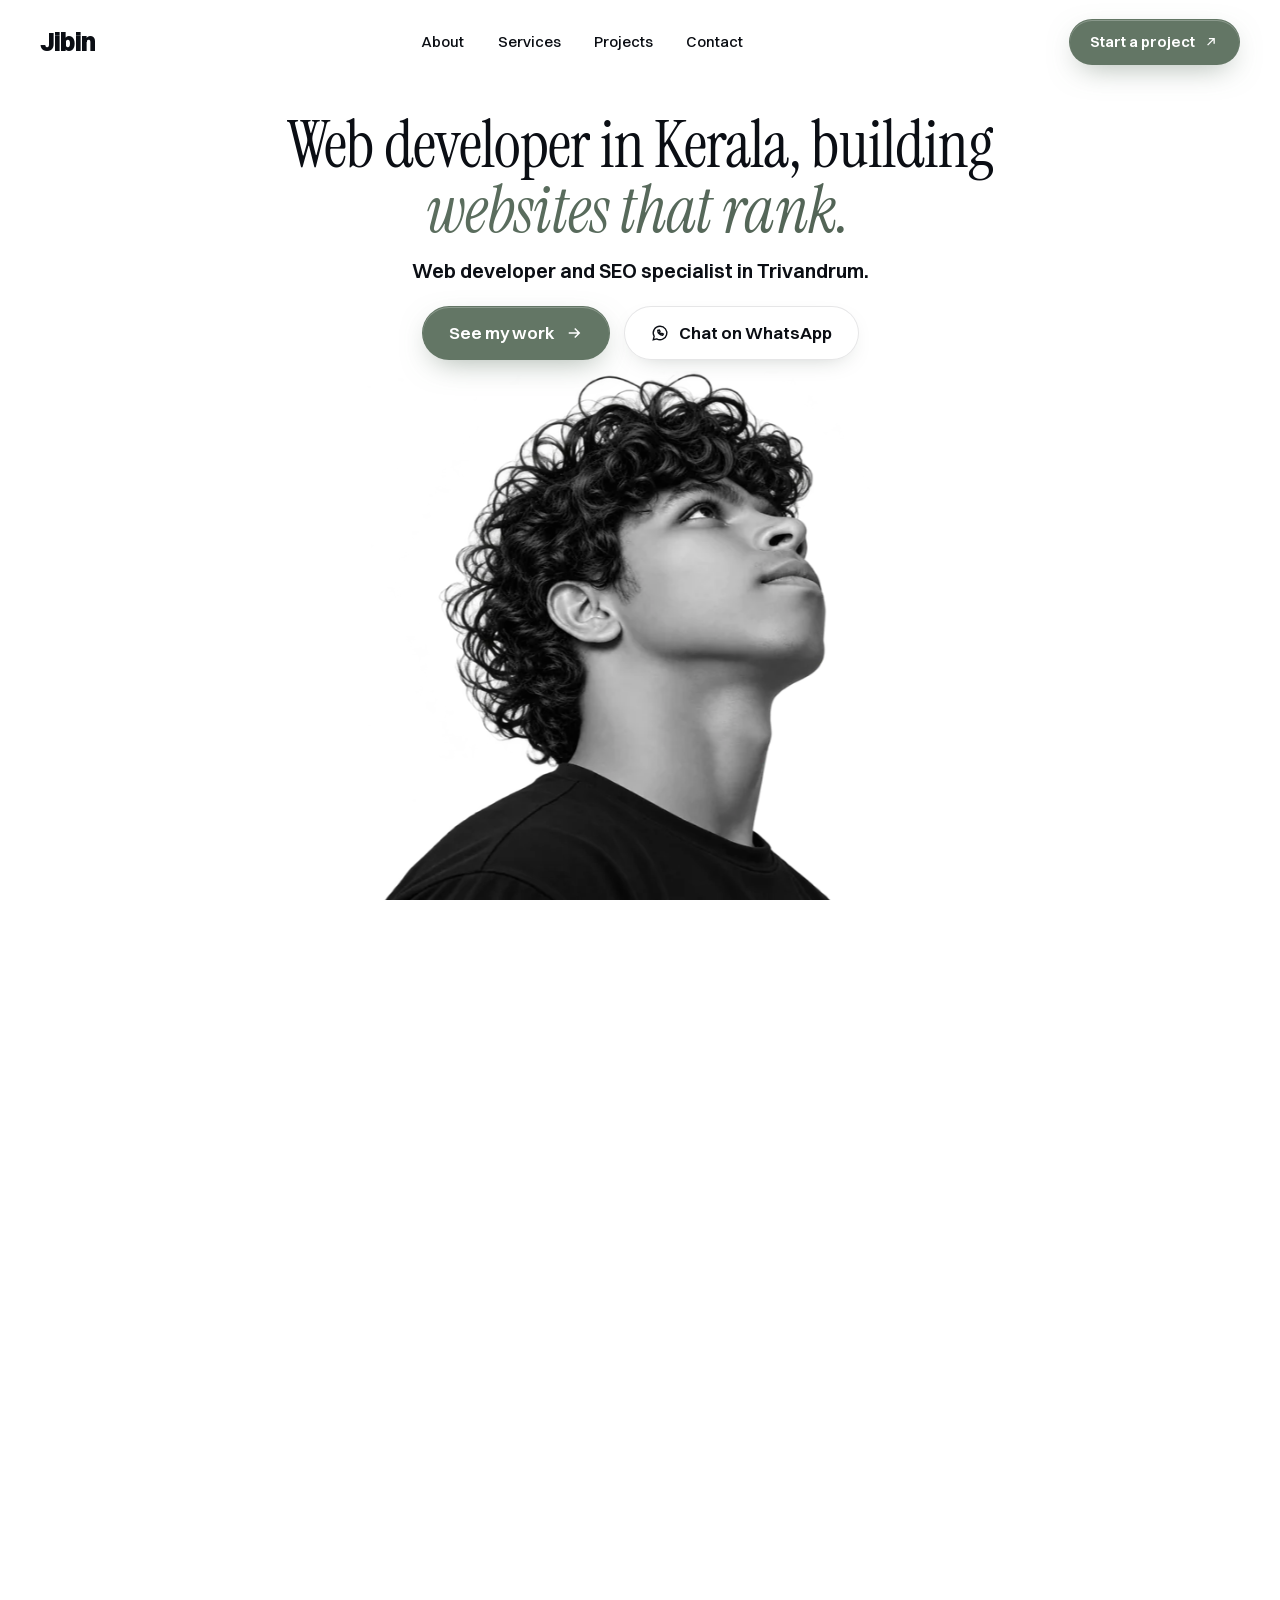
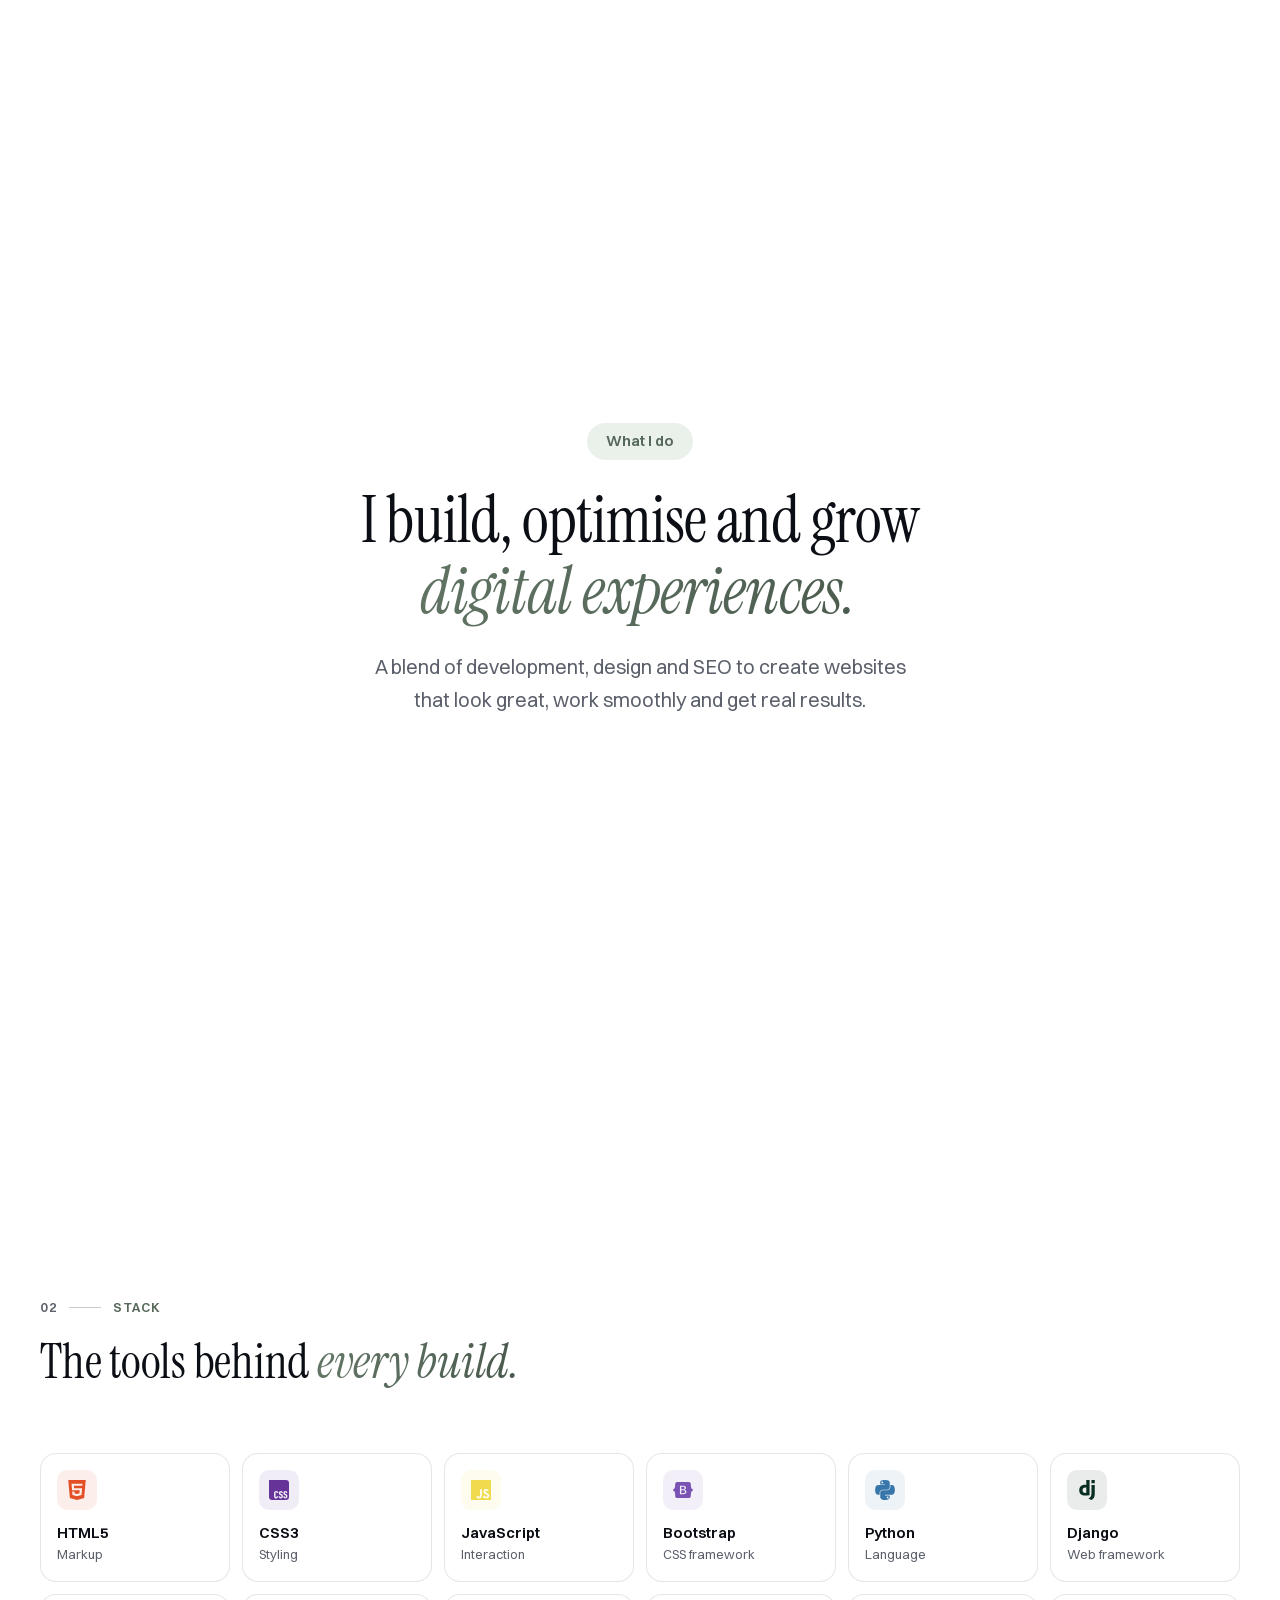
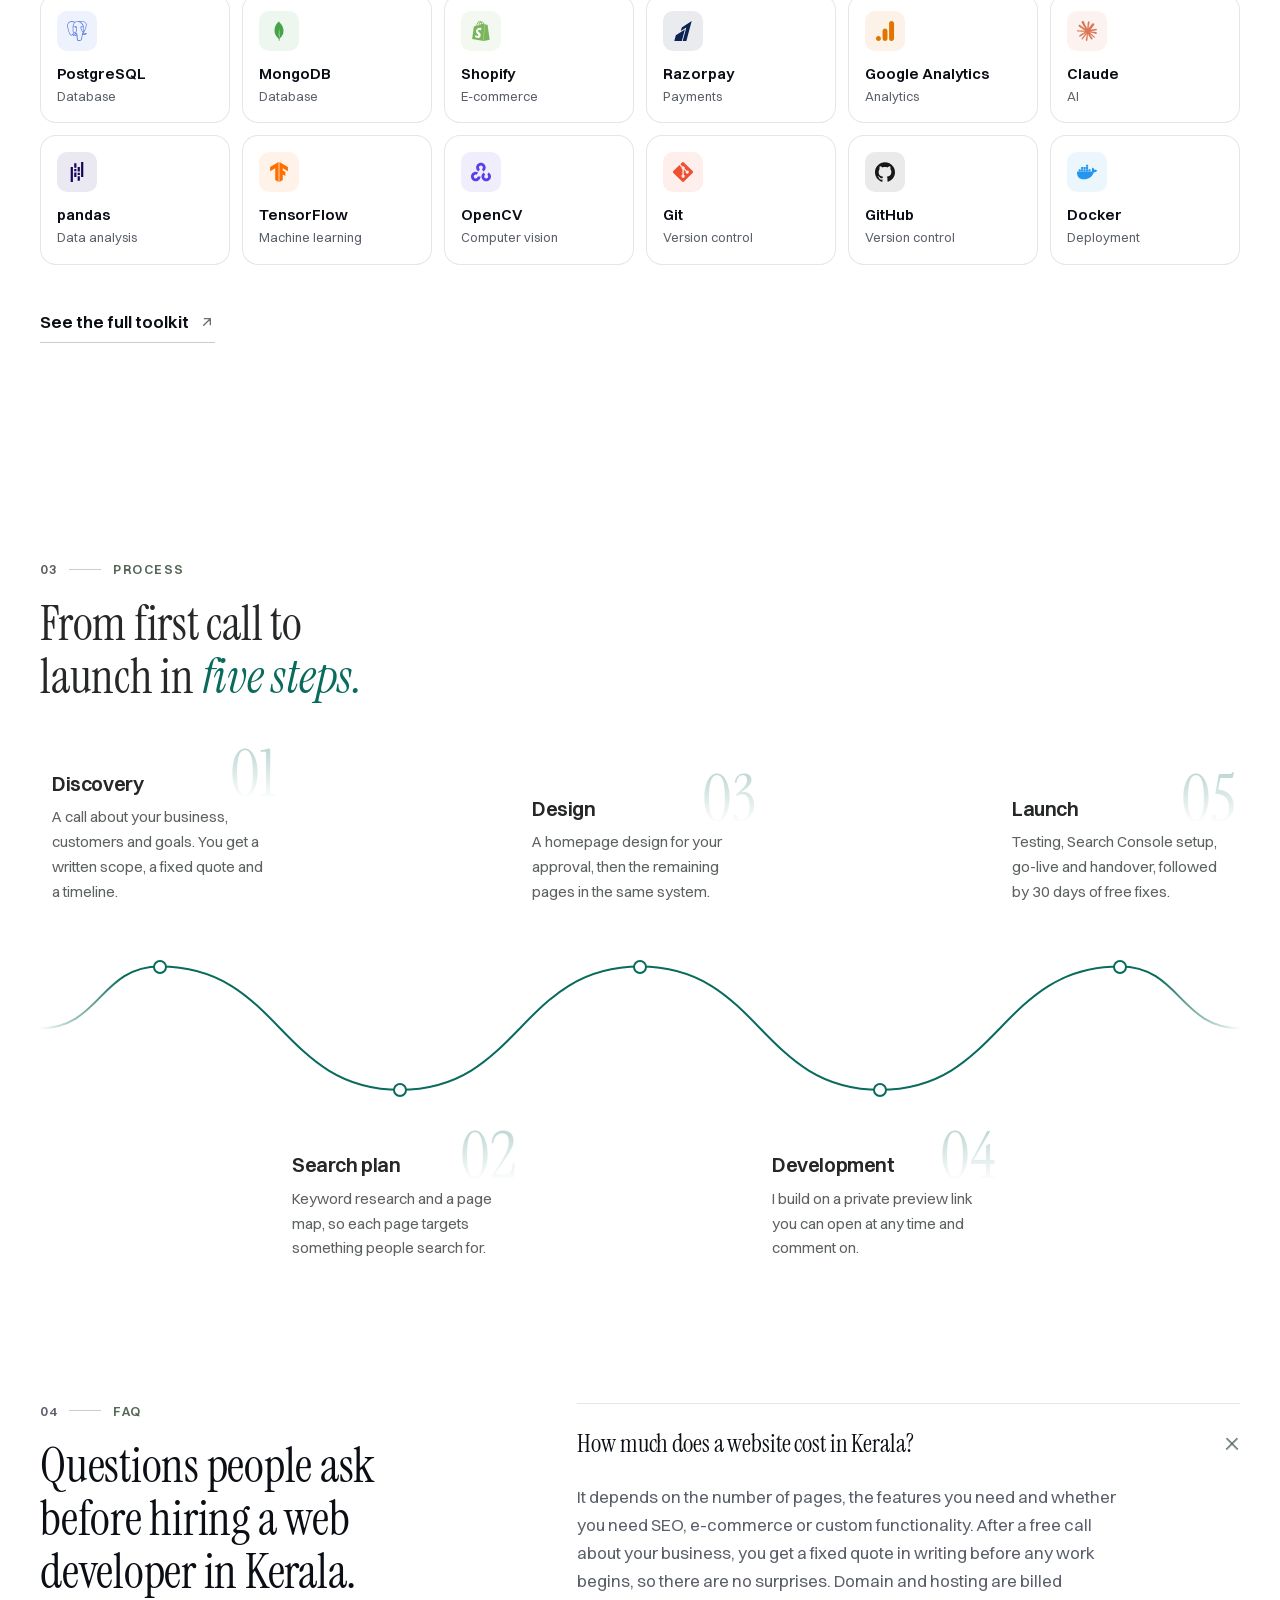
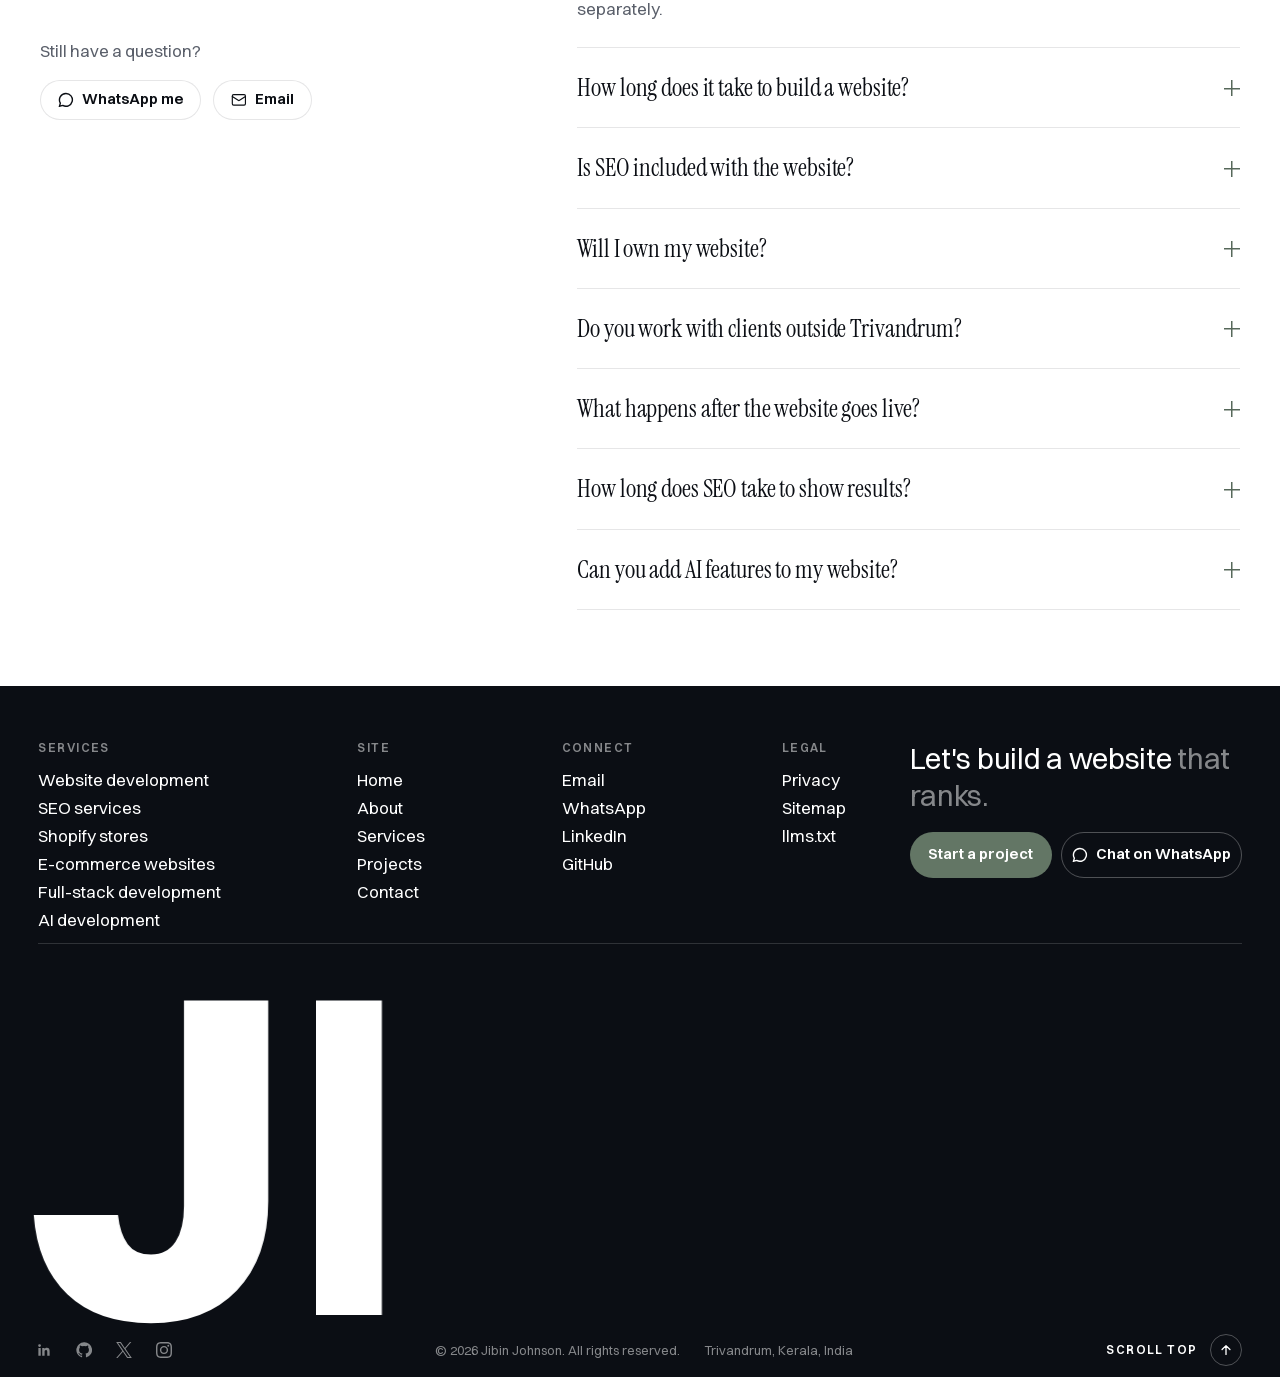
==== commit 5f39874a: "Hero to About: smoother transition (transform-only flying card, orbit on GSAP ticker) Co-Authored-By" ====
--- a/index.html
+++ b/index.html
@@ -29,7 +29,7 @@
 <link rel="preload" href="assets/fonts/Switzer-Variable.woff2" as="font" type="font/woff2" crossorigin>
 <link rel="preload" href="assets/fonts/InstrumentSerif-Regular.woff2" as="font" type="font/woff2" crossorigin>
 <link rel="preload" href="assets/img/hero-portrait-600.webp?v=4" as="image" imagesrcset="assets/img/hero-portrait-600.webp?v=4 600w, assets/img/hero-portrait-900.webp?v=4 900w, assets/img/hero-portrait-1000.webp?v=4 1000w, assets/img/hero-portrait.webp?v=4 1254w" imagesizes="(max-width: 767px) 80vw, 64vh" fetchpriority="high">
-<link rel="stylesheet" href="assets/css/main.css?v=201">
+<link rel="stylesheet" href="assets/css/main.css?v=202">
 <script>(function(r,w){r.className='js';try{var c=navigator.connection,s=w.sessionStorage;if(matchMedia('(prefers-reduced-motion: reduce)').matches||(c&&c.saveData)||s.getItem('signed'))return;s.setItem('signed','1')}catch(e){return}r.className+=' is-signing';w.__signT0=performance.now();w.__signT=setTimeout(function(){r.classList.remove('is-signing');document.dispatchEvent(new Event('sign:done'))},1400)})(document.documentElement,window)</script>
 <script type="application/ld+json">{"@context":"https://schema.org","@graph":[{"@type":"WebSite","@id":"https://jibinjohnson.in/#website","url":"https://jibinjohnson.in/","name":"Jibin Johnson","inLanguage":"en-IN","publisher":{"@id":"https://jibinjohnson.in/#person"}},{"@type":"Person","@id":"https://jibinjohnson.in/#person","name":"Jibin Johnson","url":"https://jibinjohnson.in/","image":"https://jibinjohnson.in/assets/img/about-portrait.webp","jobTitle":"Web Developer and SEO Specialist","email":"jibinjohnsoninfo@gmail.com","telephone":"+917736208172","address":{"@type":"PostalAddress","addressLocality":"Thiruvananthapuram","addressRegion":"Kerala","addressCountry":"IN"},"alumniOf":[{"@type":"CollegeOrUniversity","name":"University of Madras"},{"@type":"EducationalOrganization","name":"Edure"}],"knowsAbout":["Web development","Search engine optimisation","Shopify","E-commerce development","Python","Django","Full-stack development","Artificial intelligence"],"sameAs":["https://www.linkedin.com/in/jibinjohnson/","https://github.com/Jibinjohnson11","https://x.com/jibinjohnsonn","https://www.instagram.com/jibinjohnson.in/"]},{"@type":"ProfessionalService","@id":"https://jibinjohnson.in/#business","name":"Jibin Johnson – Web Developer and SEO Specialist","url":"https://jibinjohnson.in/","image":"https://jibinjohnson.in/assets/img/og.png?v=2","telephone":"+917736208172","email":"jibinjohnsoninfo@gmail.com","founder":{"@id":"https://jibinjohnson.in/#person"},"address":{"@type":"PostalAddress","addressLocality":"Thiruvananthapuram","addressRegion":"Kerala","addressCountry":"IN"},"areaServed":[{"@type":"City","name":"Thiruvananthapuram"},{"@type":"State","name":"Kerala"},{"@type":"Country","name":"India"}],"hasOfferCatalog":{"@type":"OfferCatalog","name":"Services","itemListElement":[{"@type":"Offer","itemOffered":{"@type":"Service","name":"Website design and development","url":"https://jibinjohnson.in/website-development-kerala/"}},{"@type":"Offer","itemOffered":{"@type":"Service","name":"SEO services","url":"https://jibinjohnson.in/seo-services-kerala/"}},{"@type":"Offer","itemOffered":{"@type":"Service","name":"Shopify store development","url":"https://jibinjohnson.in/shopify-developer-kerala/"}},{"@type":"Offer","itemOffered":{"@type":"Service","name":"E-commerce website development","url":"https://jibinjohnson.in/ecommerce-website-development-kerala/"}},{"@type":"Offer","itemOffered":{"@type":"Service","name":"Full-stack and software development","url":"https://jibinjohnson.in/full-stack-developer-kerala/"}},{"@type":"Offer","itemOffered":{"@type":"Service","name":"AI development","url":"https://jibinjohnson.in/ai-developer-kerala/"}}]}},{"@type":"WebPage","@id":"https://jibinjohnson.in/#webpage","url":"https://jibinjohnson.in/","name":"Web Developer in Kerala | SEO-First Websites | Jibin Johnson","description":"Freelance web developer in Kerala, based in Trivandrum. I design and build fast, SEO-first websites and web apps that rank on Google and bring in enquiries.","isPartOf":{"@id":"https://jibinjohnson.in/#website"},"inLanguage":"en-IN","about":{"@id":"https://jibinjohnson.in/#business"}},{"@type":"FAQPage","@id":"https://jibinjohnson.in/#faq","mainEntity":[{"@type":"Question","name":"How much does a website cost in Kerala?","acceptedAnswer":{"@type":"Answer","text":"It depends on the number of pages, the features you need and whether you need SEO, e-commerce or custom functionality. After a free call about your business, you get a fixed quote in writing before any work begins, so there are no surprises. Domain and hosting are billed separately."}},{"@type":"Question","name":"How long does it take to build a website?","acceptedAnswer":{"@type":"Answer","text":"A landing page takes about a week and a business website two to three weeks once the content is ready. Web applications are scoped individually. Missing text and photos cause most delays, so I send a content checklist at the start."}},{"@type":"Question","name":"Is SEO included with the website?","acceptedAnswer":{"@type":"Answer","text":"Every website I build is SEO-ready at launch: keyword-mapped pages, clean headings, meta tags, schema markup, fast loading and Search Console setup. Ongoing SEO, which covers content, links and monthly reporting, is a separate monthly service."}},{"@type":"Question","name":"Will I own my website?","acceptedAnswer":{"@type":"Answer","text":"Yes. The domain, hosting, source code and all logins are registered in your name, and I hand everything over at launch."}},{"@type":"Question","name":"Do you work with clients outside Trivandrum?","acceptedAnswer":{"@type":"Answer","text":"Yes. I'm based in Trivandrum (Thiruvananthapuram) and meet local clients in person. Clients elsewhere in Kerala, India and abroad work with me over calls and WhatsApp."}},{"@type":"Question","name":"What happens after the website goes live?","acceptedAnswer":{"@type":"Answer","text":"You get 30 days of free fixes for anything that doesn't work as agreed. After that, I can quote for maintenance or new features whenever you need them."}},{"@type":"Question","name":"How long does SEO take to show results?","acceptedAnswer":{"@type":"Answer","text":"Most campaigns show movement in three to six months, depending on competition and the state of the site. Nobody can guarantee a position on Google. What I do provide is a monthly report showing rankings, clicks and the work completed."}},{"@type":"Question","name":"Can you add AI features to my website?","acceptedAnswer":{"@type":"Answer","text":"Yes. I build chat assistants that answer from your own content, automate repetitive content and reporting tasks, and add data features to web applications. I'll tell you plainly when AI isn't the right tool for the job."}}]}]}</script>
 </head>
@@ -228,7 +228,7 @@
 <script src="assets/js/vendor/gsap/ScrollTrigger.min.js" defer></script>
 <script src="assets/js/vendor/lenis/lenis.min.js?v=1.1.20" defer></script>
 <script src="assets/js/smooth.js?v=4" defer></script>
-<script src="assets/js/hero.js?v=36" defer></script>
+<script src="assets/js/hero.js?v=37" defer></script>
 <script src="assets/js/process.js?v=3" defer></script>
 <script src="assets/js/services-home.js?v=17" defer></script>
 <script src="assets/js/footer.js?v=11" defer></script>
--- a/assets/css/main.css
+++ b/assets/css/main.css
@@ -255,11 +255,10 @@
 /* hero → About image flip (hero.js): one fixed two-sided card carries the portrait from the zoom into the About frame,
    turning on its vertical axis with perspective; the hero cut-out is the front, the About photo in its frame the back,
    so the image changes at the edge-on moment (90°). The frame's own photo shows only once the card has landed. */
-.travel{position:fixed;left:0;top:0;z-index:30;pointer-events:none;visibility:hidden;transform-style:preserve-3d;will-change:transform}
-.t-face{position:absolute;inset:0;-webkit-backface-visibility:hidden;backface-visibility:hidden}
-.t-face img{position:absolute;inset:0;display:block;width:100%;height:100%;object-fit:cover}
-.t-front img{object-position:50% 100%}
-.t-back{transform:rotateY(180deg);border-radius:20px;overflow:hidden;background:radial-gradient(120% 90% at 70% 15%,var(--surface) 0%,var(--tint) 75%);border:1px solid rgba(99,118,101,.18);box-shadow:0 40px 80px -48px rgba(36,46,38,.45)}
+.travel{position:fixed;left:0;top:0;width:0;height:0;z-index:30;pointer-events:none;visibility:hidden;transform-style:preserve-3d;will-change:transform}
+.t-face{position:absolute;left:0;top:0;overflow:hidden;-webkit-backface-visibility:hidden;backface-visibility:hidden;will-change:transform}
+.t-face img{position:absolute;left:0;top:0;display:block;max-width:none;transform-origin:0 0;will-change:transform}
+.t-back{border-radius:20px;background:radial-gradient(120% 90% at 70% 15%,var(--surface) 0%,var(--tint) 75%);border:1px solid rgba(99,118,101,.18);box-shadow:0 40px 80px -48px rgba(36,46,38,.45)}
 .t-back img{object-position:50% 20%;filter:grayscale(1)}
 /* the two About paragraphs share one style: body size, regular weight, body line-height, muted, 24em wide (full width from 680px) */
 .ed-intro,.ed-desc{max-width:24em;font-size:var(--fs-base);font-weight:var(--fw-regular);line-height:var(--lh-body);color:var(--muted)}
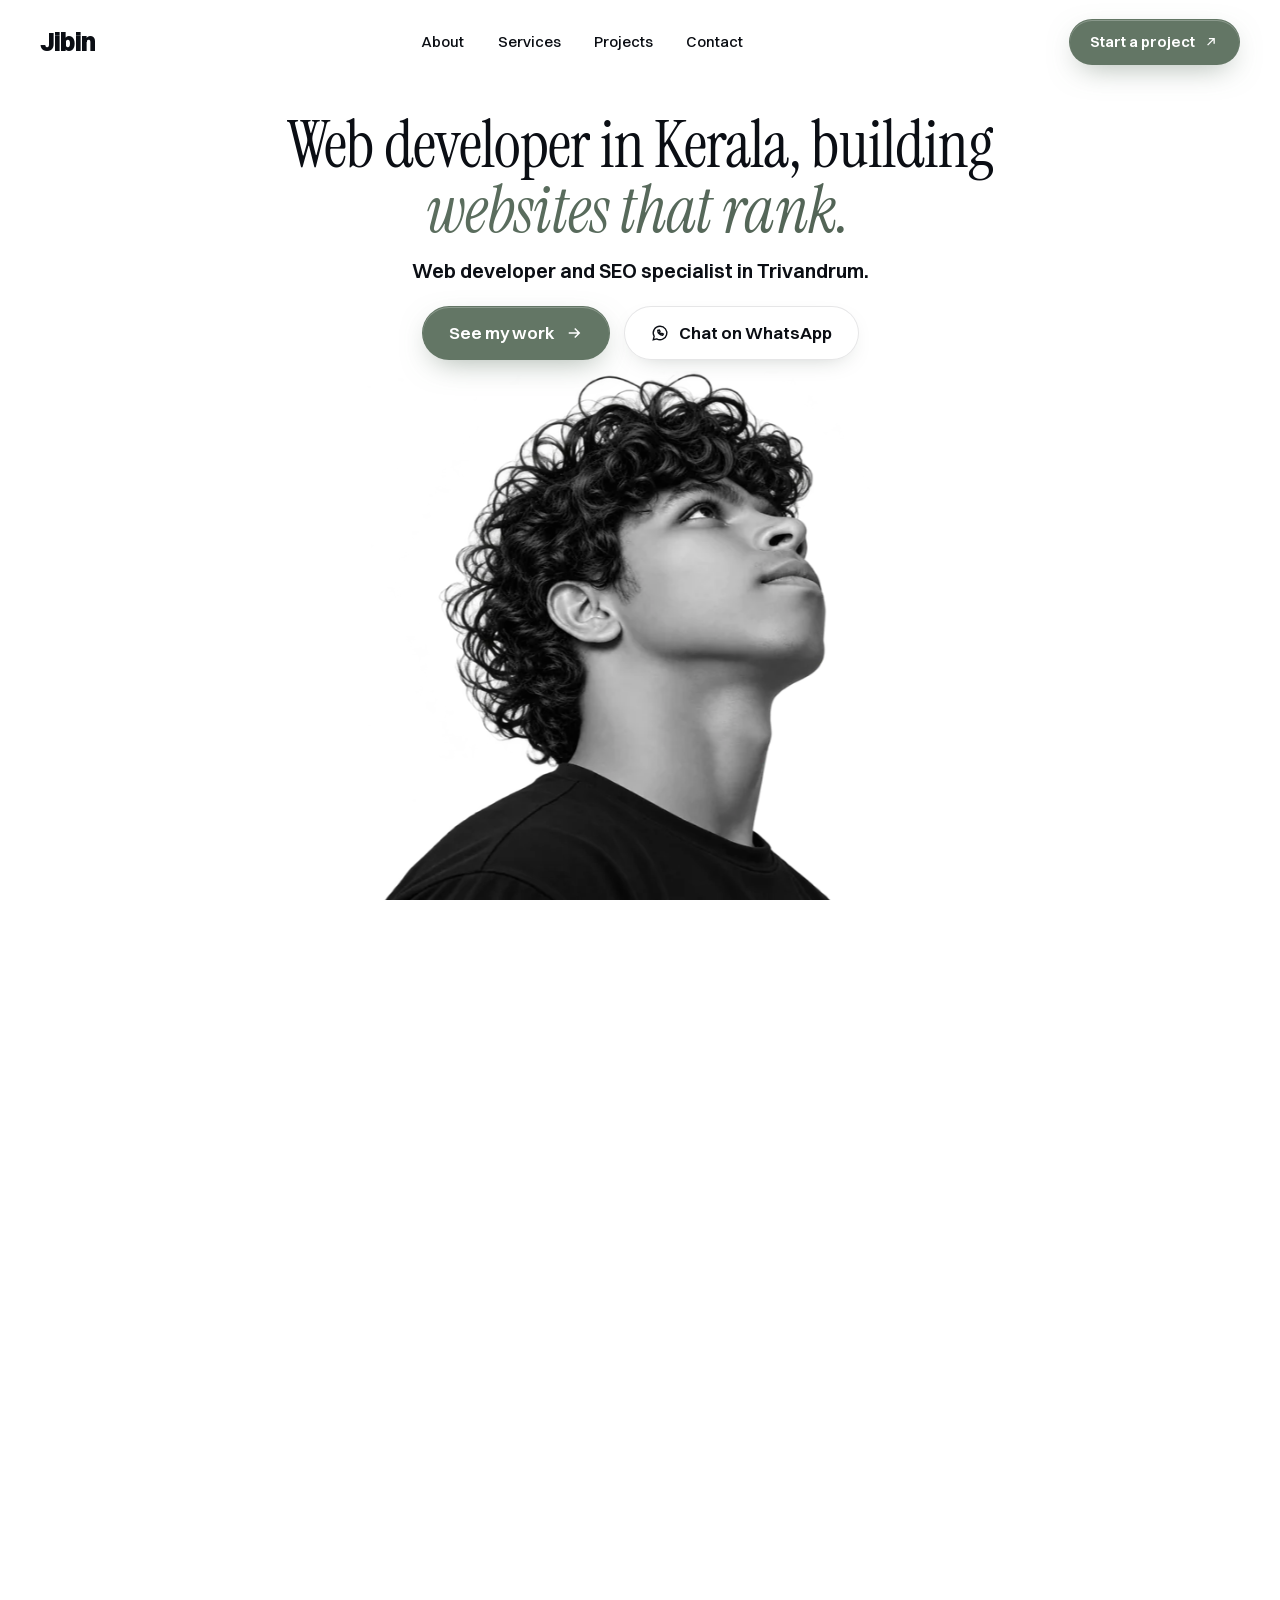
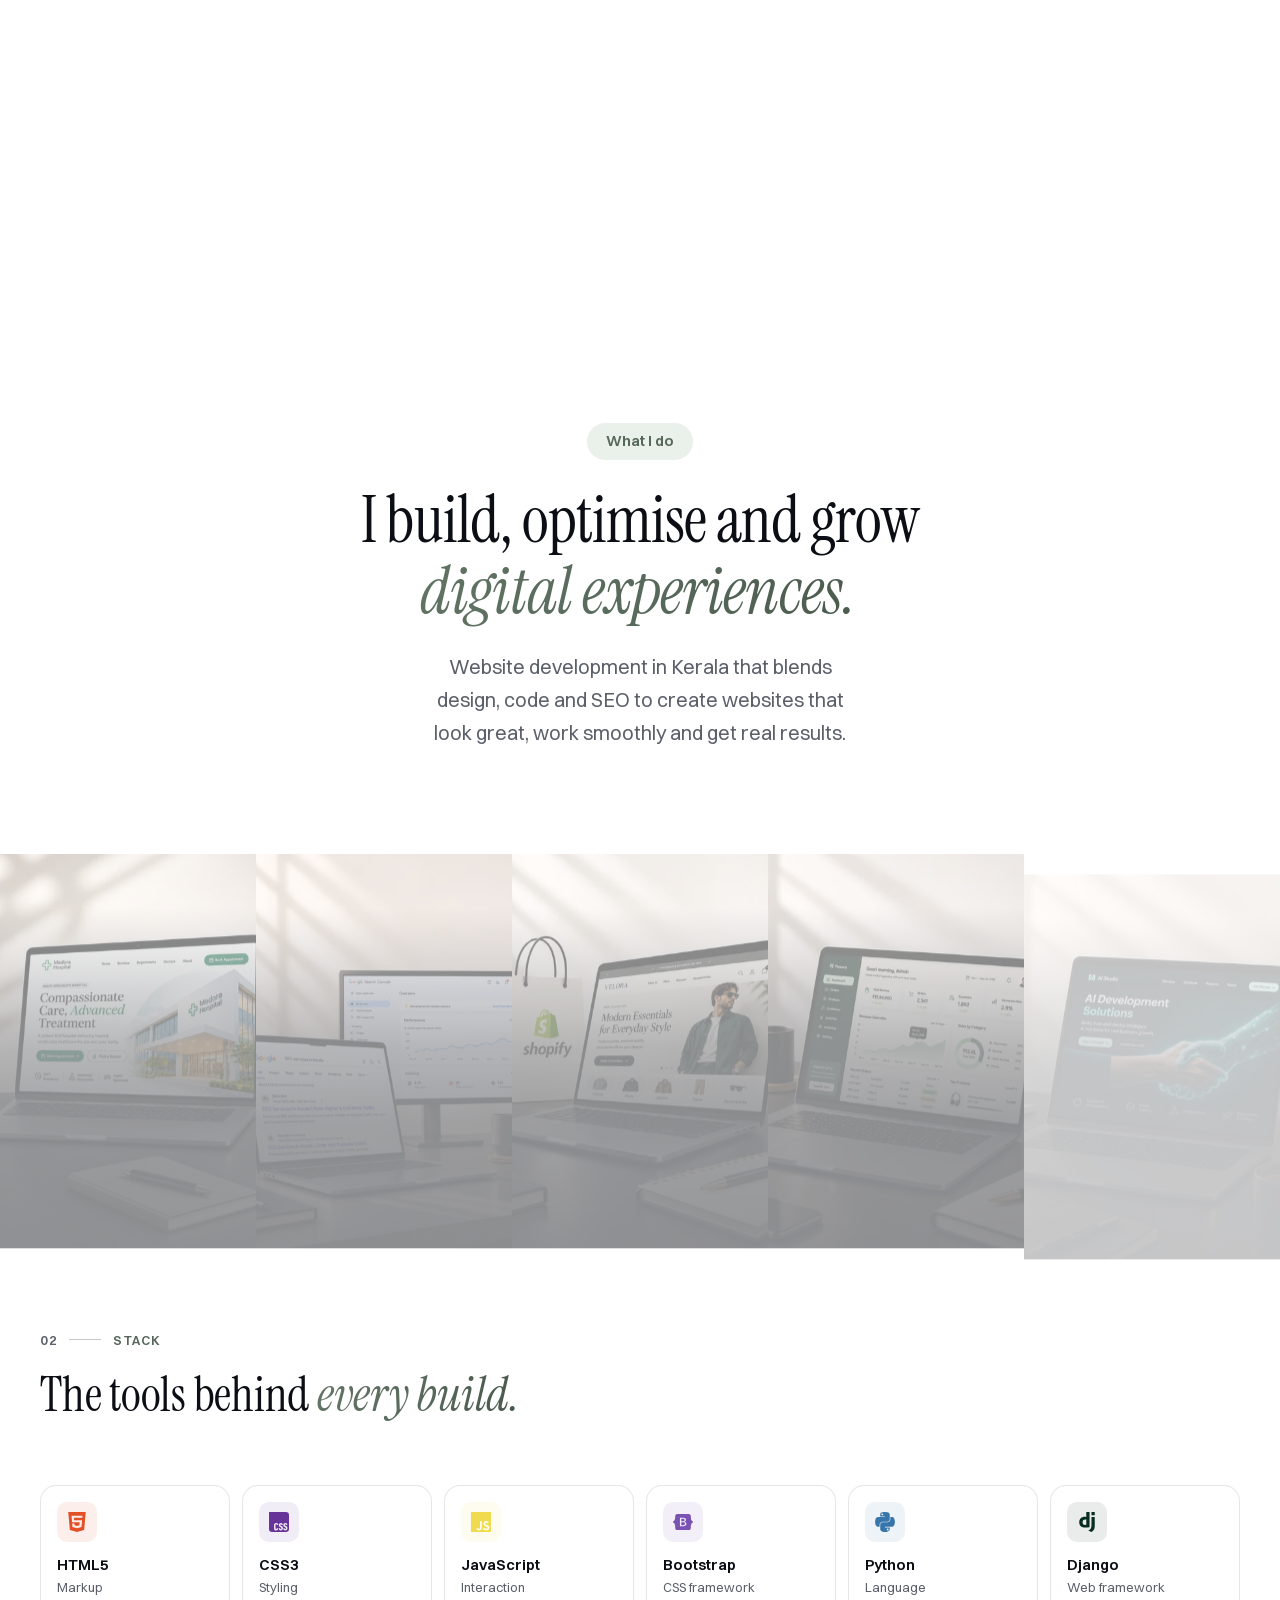
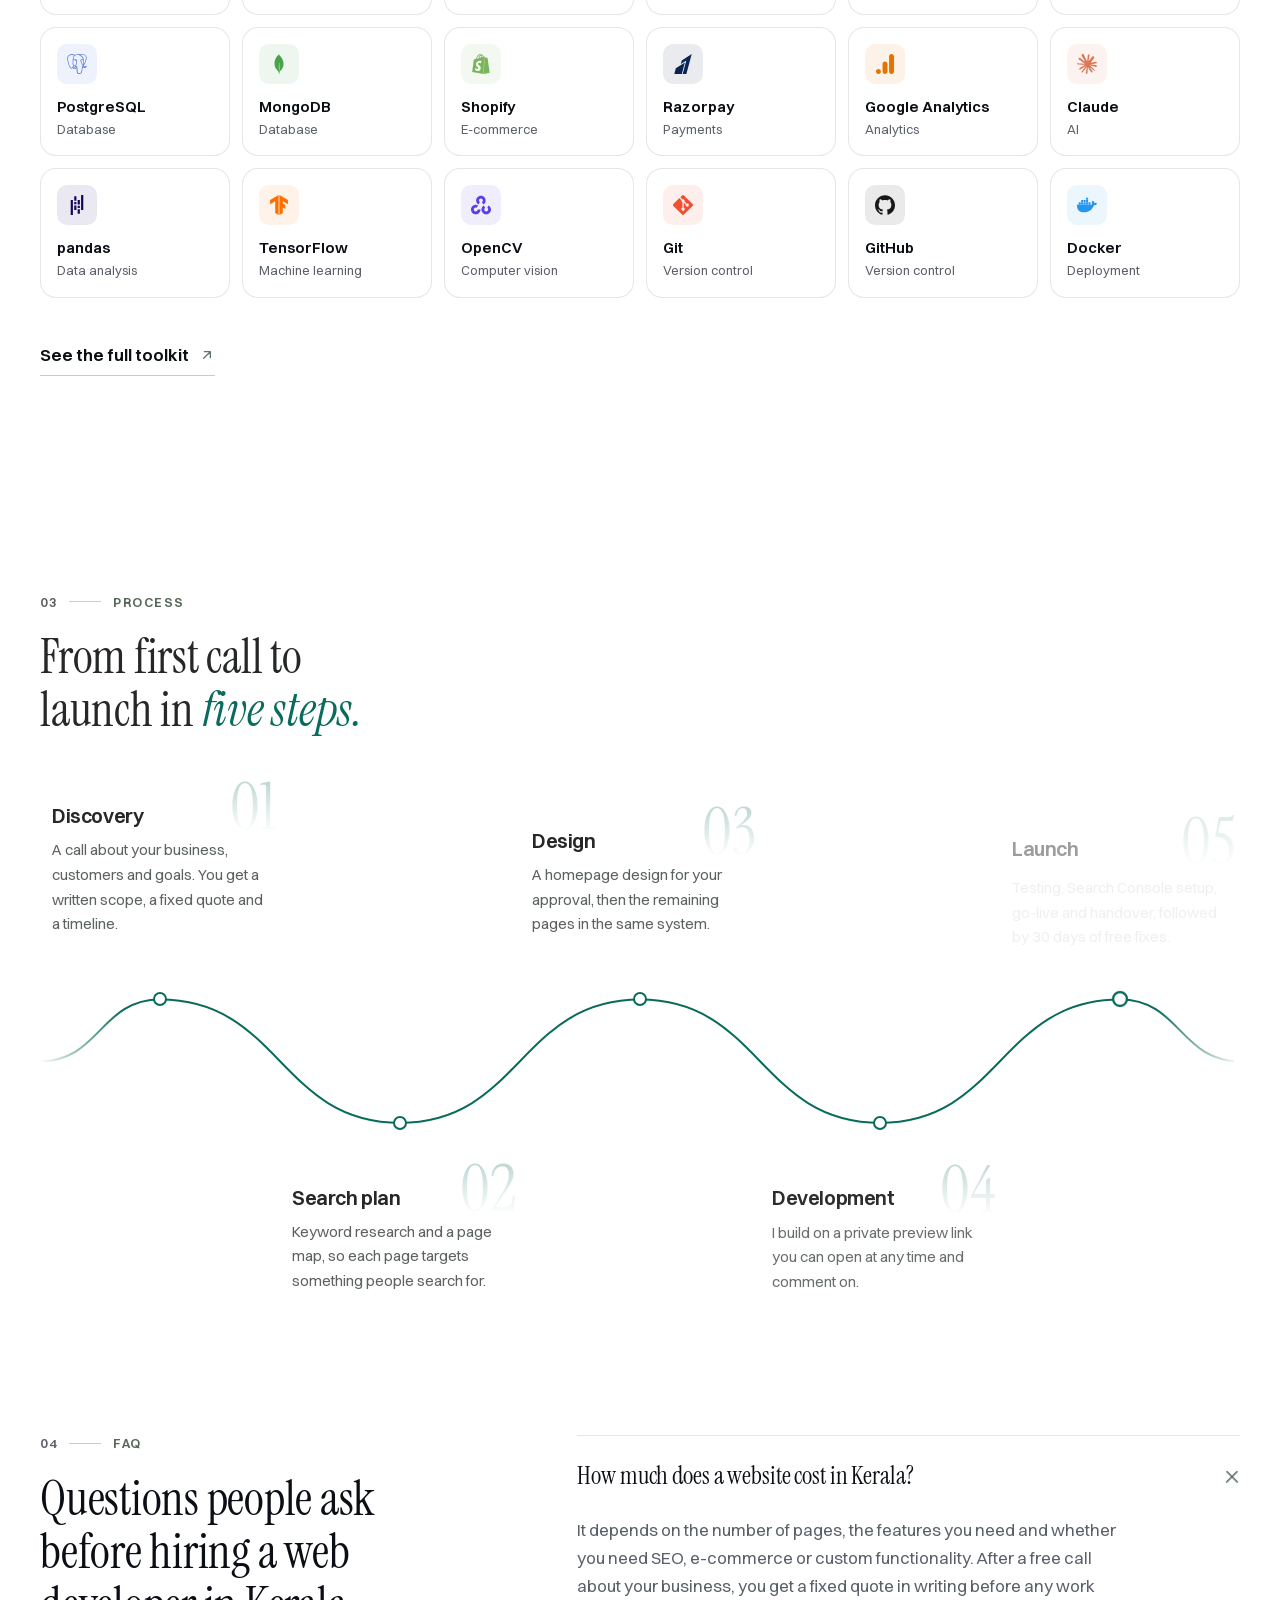
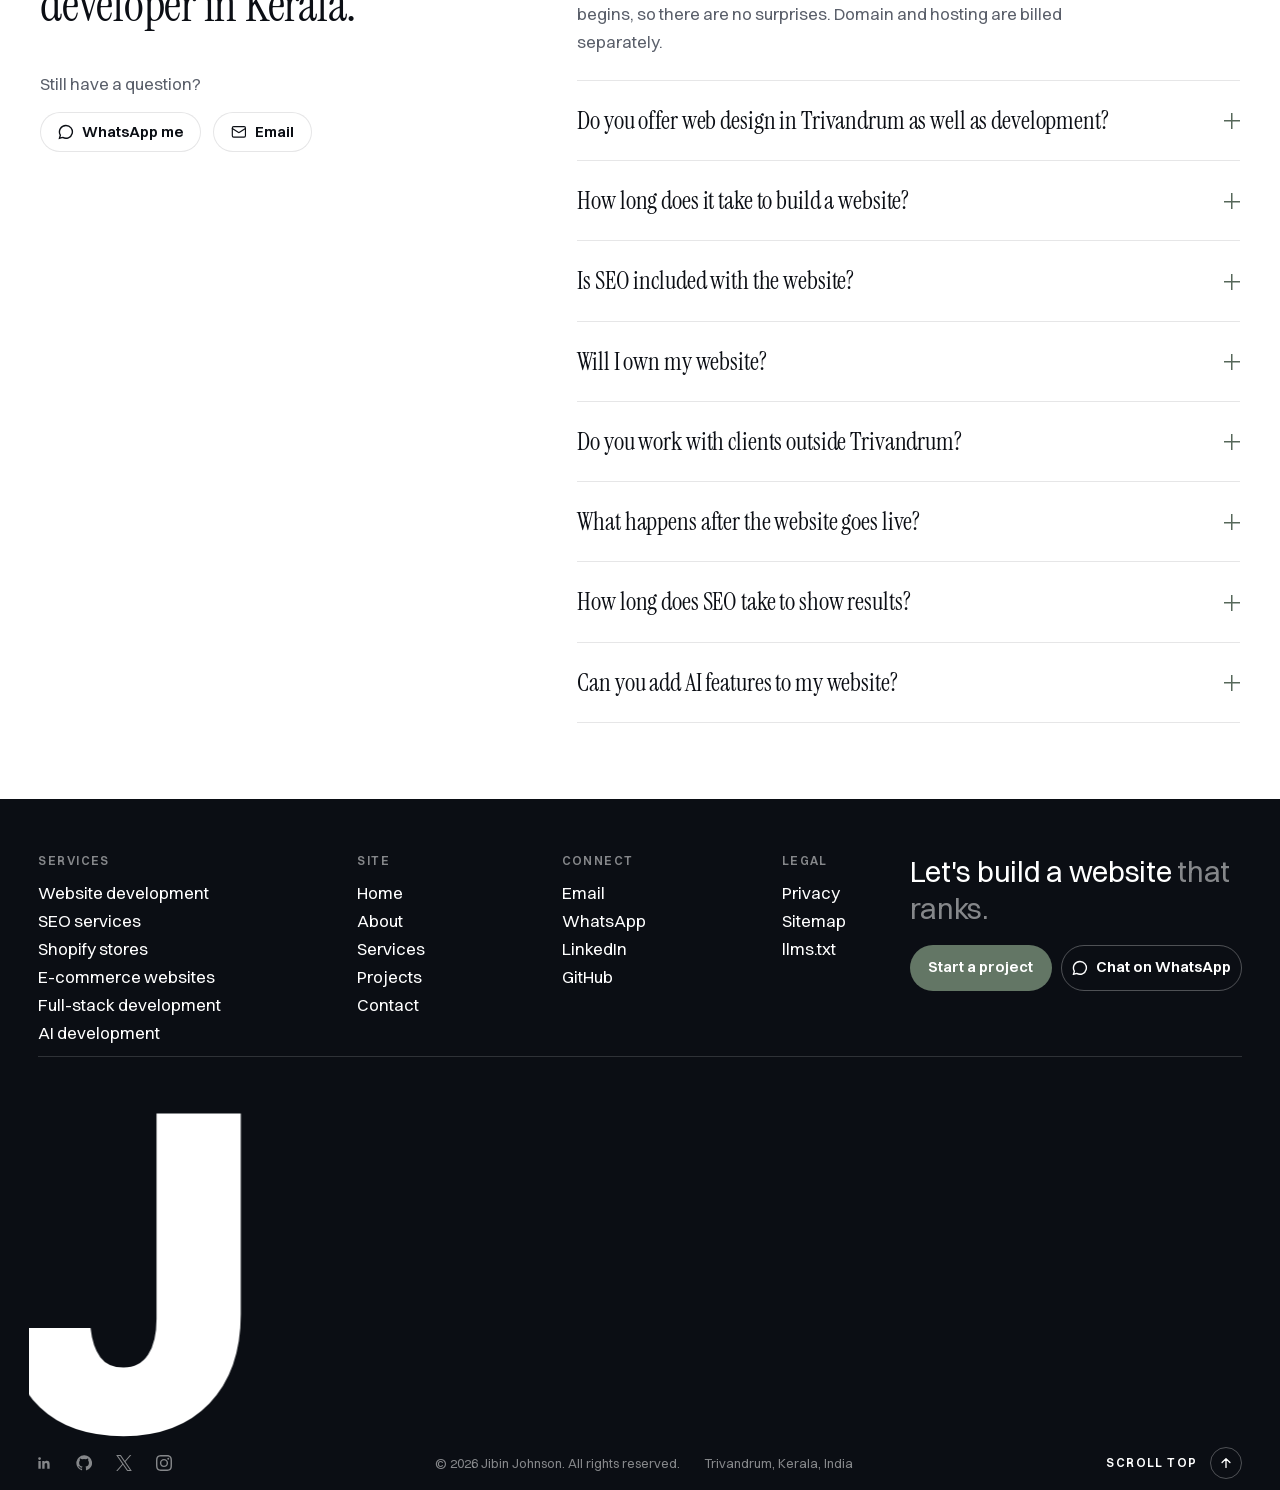
==== commit 12472520: "SEO: Kerala/Trivandrum keywords, titles, meta and FAQ Co-Authored-By: Claude Opus 5.5 <noreply@anthr" ====
--- a/index.html
+++ b/index.html
@@ -9,8 +9,8 @@
   gtag('js', new Date());
 </script>
 <meta name="viewport" content="width=device-width, initial-scale=1">
-<title>Web Developer in Kerala | SEO-First Websites | Jibin Johnson</title>
-<meta name="description" content="Freelance web developer in Kerala, based in Trivandrum. I design and build fast, SEO-first websites and web apps that rank on Google and bring in enquiries.">
+<title>Web Developer &amp; Web Designer in Kerala | Jibin Johnson</title>
+<meta name="description" content="Web developer in Kerala and freelance web designer in Trivandrum. I design and build fast, SEO-first websites that rank on Google and bring in enquiries.">
 <meta name="robots" content="index, follow, max-image-preview:large">
 <link rel="canonical" href="https://jibinjohnson.in/">
 <meta name="author" content="Jibin Johnson">
@@ -18,8 +18,8 @@
 <meta property="og:type" content="website">
 <meta property="og:locale" content="en_IN">
 <meta property="og:site_name" content="Jibin Johnson">
-<meta property="og:title" content="Web Developer in Kerala | SEO-First Websites | Jibin Johnson">
-<meta property="og:description" content="Freelance web developer in Kerala, based in Trivandrum. I design and build fast, SEO-first websites and web apps that rank on Google and bring in enquiries.">
+<meta property="og:title" content="Web Developer &amp; Web Designer in Kerala | Jibin Johnson">
+<meta property="og:description" content="Web developer in Kerala and freelance web designer in Trivandrum. I design and build fast, SEO-first websites that rank on Google and bring in enquiries.">
 <meta property="og:url" content="https://jibinjohnson.in/">
 <meta property="og:image" content="https://jibinjohnson.in/assets/img/og.png?v=2">
 <meta property="og:image:width" content="1200">
@@ -31,7 +31,7 @@
 <link rel="preload" href="assets/img/hero-portrait-600.webp?v=4" as="image" imagesrcset="assets/img/hero-portrait-600.webp?v=4 600w, assets/img/hero-portrait-900.webp?v=4 900w, assets/img/hero-portrait-1000.webp?v=4 1000w, assets/img/hero-portrait.webp?v=4 1254w" imagesizes="(max-width: 767px) 80vw, 64vh" fetchpriority="high">
 <link rel="stylesheet" href="assets/css/main.css?v=202">
 <script>(function(r,w){r.className='js';try{var c=navigator.connection,s=w.sessionStorage;if(matchMedia('(prefers-reduced-motion: reduce)').matches||(c&&c.saveData)||s.getItem('signed'))return;s.setItem('signed','1')}catch(e){return}r.className+=' is-signing';w.__signT0=performance.now();w.__signT=setTimeout(function(){r.classList.remove('is-signing');document.dispatchEvent(new Event('sign:done'))},1400)})(document.documentElement,window)</script>
-<script type="application/ld+json">{"@context":"https://schema.org","@graph":[{"@type":"WebSite","@id":"https://jibinjohnson.in/#website","url":"https://jibinjohnson.in/","name":"Jibin Johnson","inLanguage":"en-IN","publisher":{"@id":"https://jibinjohnson.in/#person"}},{"@type":"Person","@id":"https://jibinjohnson.in/#person","name":"Jibin Johnson","url":"https://jibinjohnson.in/","image":"https://jibinjohnson.in/assets/img/about-portrait.webp","jobTitle":"Web Developer and SEO Specialist","email":"jibinjohnsoninfo@gmail.com","telephone":"+917736208172","address":{"@type":"PostalAddress","addressLocality":"Thiruvananthapuram","addressRegion":"Kerala","addressCountry":"IN"},"alumniOf":[{"@type":"CollegeOrUniversity","name":"University of Madras"},{"@type":"EducationalOrganization","name":"Edure"}],"knowsAbout":["Web development","Search engine optimisation","Shopify","E-commerce development","Python","Django","Full-stack development","Artificial intelligence"],"sameAs":["https://www.linkedin.com/in/jibinjohnson/","https://github.com/Jibinjohnson11","https://x.com/jibinjohnsonn","https://www.instagram.com/jibinjohnson.in/"]},{"@type":"ProfessionalService","@id":"https://jibinjohnson.in/#business","name":"Jibin Johnson – Web Developer and SEO Specialist","url":"https://jibinjohnson.in/","image":"https://jibinjohnson.in/assets/img/og.png?v=2","telephone":"+917736208172","email":"jibinjohnsoninfo@gmail.com","founder":{"@id":"https://jibinjohnson.in/#person"},"address":{"@type":"PostalAddress","addressLocality":"Thiruvananthapuram","addressRegion":"Kerala","addressCountry":"IN"},"areaServed":[{"@type":"City","name":"Thiruvananthapuram"},{"@type":"State","name":"Kerala"},{"@type":"Country","name":"India"}],"hasOfferCatalog":{"@type":"OfferCatalog","name":"Services","itemListElement":[{"@type":"Offer","itemOffered":{"@type":"Service","name":"Website design and development","url":"https://jibinjohnson.in/website-development-kerala/"}},{"@type":"Offer","itemOffered":{"@type":"Service","name":"SEO services","url":"https://jibinjohnson.in/seo-services-kerala/"}},{"@type":"Offer","itemOffered":{"@type":"Service","name":"Shopify store development","url":"https://jibinjohnson.in/shopify-developer-kerala/"}},{"@type":"Offer","itemOffered":{"@type":"Service","name":"E-commerce website development","url":"https://jibinjohnson.in/ecommerce-website-development-kerala/"}},{"@type":"Offer","itemOffered":{"@type":"Service","name":"Full-stack and software development","url":"https://jibinjohnson.in/full-stack-developer-kerala/"}},{"@type":"Offer","itemOffered":{"@type":"Service","name":"AI development","url":"https://jibinjohnson.in/ai-developer-kerala/"}}]}},{"@type":"WebPage","@id":"https://jibinjohnson.in/#webpage","url":"https://jibinjohnson.in/","name":"Web Developer in Kerala | SEO-First Websites | Jibin Johnson","description":"Freelance web developer in Kerala, based in Trivandrum. I design and build fast, SEO-first websites and web apps that rank on Google and bring in enquiries.","isPartOf":{"@id":"https://jibinjohnson.in/#website"},"inLanguage":"en-IN","about":{"@id":"https://jibinjohnson.in/#business"}},{"@type":"FAQPage","@id":"https://jibinjohnson.in/#faq","mainEntity":[{"@type":"Question","name":"How much does a website cost in Kerala?","acceptedAnswer":{"@type":"Answer","text":"It depends on the number of pages, the features you need and whether you need SEO, e-commerce or custom functionality. After a free call about your business, you get a fixed quote in writing before any work begins, so there are no surprises. Domain and hosting are billed separately."}},{"@type":"Question","name":"How long does it take to build a website?","acceptedAnswer":{"@type":"Answer","text":"A landing page takes about a week and a business website two to three weeks once the content is ready. Web applications are scoped individually. Missing text and photos cause most delays, so I send a content checklist at the start."}},{"@type":"Question","name":"Is SEO included with the website?","acceptedAnswer":{"@type":"Answer","text":"Every website I build is SEO-ready at launch: keyword-mapped pages, clean headings, meta tags, schema markup, fast loading and Search Console setup. Ongoing SEO, which covers content, links and monthly reporting, is a separate monthly service."}},{"@type":"Question","name":"Will I own my website?","acceptedAnswer":{"@type":"Answer","text":"Yes. The domain, hosting, source code and all logins are registered in your name, and I hand everything over at launch."}},{"@type":"Question","name":"Do you work with clients outside Trivandrum?","acceptedAnswer":{"@type":"Answer","text":"Yes. I'm based in Trivandrum (Thiruvananthapuram) and meet local clients in person. Clients elsewhere in Kerala, India and abroad work with me over calls and WhatsApp."}},{"@type":"Question","name":"What happens after the website goes live?","acceptedAnswer":{"@type":"Answer","text":"You get 30 days of free fixes for anything that doesn't work as agreed. After that, I can quote for maintenance or new features whenever you need them."}},{"@type":"Question","name":"How long does SEO take to show results?","acceptedAnswer":{"@type":"Answer","text":"Most campaigns show movement in three to six months, depending on competition and the state of the site. Nobody can guarantee a position on Google. What I do provide is a monthly report showing rankings, clicks and the work completed."}},{"@type":"Question","name":"Can you add AI features to my website?","acceptedAnswer":{"@type":"Answer","text":"Yes. I build chat assistants that answer from your own content, automate repetitive content and reporting tasks, and add data features to web applications. I'll tell you plainly when AI isn't the right tool for the job."}}]}]}</script>
+<script type="application/ld+json">{"@context":"https://schema.org","@graph":[{"@type":"WebSite","@id":"https://jibinjohnson.in/#website","url":"https://jibinjohnson.in/","name":"Jibin Johnson","inLanguage":"en-IN","publisher":{"@id":"https://jibinjohnson.in/#person"}},{"@type":"Person","@id":"https://jibinjohnson.in/#person","name":"Jibin Johnson","url":"https://jibinjohnson.in/","image":"https://jibinjohnson.in/assets/img/about-portrait.webp","jobTitle":"Web Developer and SEO Specialist","email":"jibinjohnsoninfo@gmail.com","telephone":"+917736208172","address":{"@type":"PostalAddress","addressLocality":"Thiruvananthapuram","addressRegion":"Kerala","addressCountry":"IN"},"alumniOf":[{"@type":"CollegeOrUniversity","name":"University of Madras"},{"@type":"EducationalOrganization","name":"Edure"}],"knowsAbout":["Web development","Search engine optimisation","Shopify","E-commerce development","Python","Django","Full-stack development","Artificial intelligence"],"sameAs":["https://www.linkedin.com/in/jibinjohnson/","https://github.com/Jibinjohnson11","https://x.com/jibinjohnsonn","https://www.instagram.com/jibinjohnson.in/"]},{"@type":"ProfessionalService","@id":"https://jibinjohnson.in/#business","name":"Jibin Johnson – Web Developer and SEO Specialist","url":"https://jibinjohnson.in/","image":"https://jibinjohnson.in/assets/img/og.png?v=2","telephone":"+917736208172","email":"jibinjohnsoninfo@gmail.com","founder":{"@id":"https://jibinjohnson.in/#person"},"address":{"@type":"PostalAddress","addressLocality":"Thiruvananthapuram","addressRegion":"Kerala","addressCountry":"IN"},"areaServed":[{"@type":"City","name":"Thiruvananthapuram"},{"@type":"State","name":"Kerala"},{"@type":"Country","name":"India"}],"hasOfferCatalog":{"@type":"OfferCatalog","name":"Services","itemListElement":[{"@type":"Offer","itemOffered":{"@type":"Service","name":"Website design and development","url":"https://jibinjohnson.in/website-development-kerala/"}},{"@type":"Offer","itemOffered":{"@type":"Service","name":"SEO services","url":"https://jibinjohnson.in/seo-services-kerala/"}},{"@type":"Offer","itemOffered":{"@type":"Service","name":"Shopify store development","url":"https://jibinjohnson.in/shopify-developer-kerala/"}},{"@type":"Offer","itemOffered":{"@type":"Service","name":"E-commerce website development","url":"https://jibinjohnson.in/ecommerce-website-development-kerala/"}},{"@type":"Offer","itemOffered":{"@type":"Service","name":"Full-stack and software development","url":"https://jibinjohnson.in/full-stack-developer-kerala/"}},{"@type":"Offer","itemOffered":{"@type":"Service","name":"AI development","url":"https://jibinjohnson.in/ai-developer-kerala/"}}]}},{"@type":"WebPage","@id":"https://jibinjohnson.in/#webpage","url":"https://jibinjohnson.in/","name":"Web Developer & Web Designer in Kerala | Jibin Johnson","description":"Web developer in Kerala and freelance web designer in Trivandrum. I design and build fast, SEO-first websites that rank on Google and bring in enquiries.","isPartOf":{"@id":"https://jibinjohnson.in/#website"},"inLanguage":"en-IN","about":{"@id":"https://jibinjohnson.in/#business"}},{"@type":"FAQPage","@id":"https://jibinjohnson.in/#faq","mainEntity":[{"@type":"Question","name":"How much does a website cost in Kerala?","acceptedAnswer":{"@type":"Answer","text":"It depends on the number of pages, the features you need and whether you need SEO, e-commerce or custom functionality. After a free call about your business, you get a fixed quote in writing before any work begins, so there are no surprises. Domain and hosting are billed separately."}},{"@type":"Question","name":"Do you offer web design in Trivandrum as well as development?","acceptedAnswer":{"@type":"Answer","text":"Yes. I'm a web designer in Trivandrum as well as a developer, so web design and website development in Trivandrum come from one person. Instead of hiring website designers in Trivandrum and a separate developer, you get the layout, code and SEO together. For businesses elsewhere, I work as a website designer in Kerala over calls and WhatsApp."}},{"@type":"Question","name":"How long does it take to build a website?","acceptedAnswer":{"@type":"Answer","text":"A landing page takes about a week and a business website two to three weeks once the content is ready. Web applications are scoped individually. Missing text and photos cause most delays, so I send a content checklist at the start."}},{"@type":"Question","name":"Is SEO included with the website?","acceptedAnswer":{"@type":"Answer","text":"Every website I build is SEO-ready at launch: keyword-mapped pages, clean headings, meta tags, schema markup, fast loading and Search Console setup. Ongoing SEO, which covers content, links and monthly reporting, is a separate monthly service."}},{"@type":"Question","name":"Will I own my website?","acceptedAnswer":{"@type":"Answer","text":"Yes. The domain, hosting, source code and all logins are registered in your name, and I hand everything over at launch."}},{"@type":"Question","name":"Do you work with clients outside Trivandrum?","acceptedAnswer":{"@type":"Answer","text":"Yes. I'm based in Trivandrum (Thiruvananthapuram) and meet local clients in person. Clients elsewhere in Kerala, India and abroad work with me over calls and WhatsApp."}},{"@type":"Question","name":"What happens after the website goes live?","acceptedAnswer":{"@type":"Answer","text":"You get 30 days of free fixes for anything that doesn't work as agreed. After that, I can quote for maintenance or new features whenever you need them."}},{"@type":"Question","name":"How long does SEO take to show results?","acceptedAnswer":{"@type":"Answer","text":"Most campaigns show movement in three to six months, depending on competition and the state of the site. No SEO expert in Kerala, or anywhere else, can honestly guarantee a position on Google. What I do provide is a monthly report showing rankings, clicks and the work completed."}},{"@type":"Question","name":"Can you add AI features to my website?","acceptedAnswer":{"@type":"Answer","text":"Yes. I build chat assistants that answer from your own content, automate repetitive content and reporting tasks, and add data features to web applications. I'll tell you plainly when AI isn't the right tool for the job."}}]}]}</script>
 </head>
 <body>
 <!-- signature intro: a light veil over the hero, shown only with .is-signing (set above, once per session), drawn and removed by sign.js -->
@@ -63,7 +63,7 @@
     <div class="hero-portrait">
       <div class="orbit" data-orbit>
         <div class="orbit-scene">
-          <div class="orbit-subject"><img class="hero-img" src="assets/img/hero-portrait-600.webp?v=4" srcset="assets/img/hero-portrait-600.webp?v=4 600w, assets/img/hero-portrait-900.webp?v=4 900w, assets/img/hero-portrait-1000.webp?v=4 1000w, assets/img/hero-portrait.webp?v=4 1254w" sizes="(max-width: 767px) 80vw, 64vh" alt="" width="1254" height="1254" fetchpriority="high" draggable="false"></div>
+          <div class="orbit-subject"><img class="hero-img" src="assets/img/hero-portrait-600.webp?v=4" srcset="assets/img/hero-portrait-600.webp?v=4 600w, assets/img/hero-portrait-900.webp?v=4 900w, assets/img/hero-portrait-1000.webp?v=4 1000w, assets/img/hero-portrait.webp?v=4 1254w" sizes="(max-width: 767px) 80vw, 64vh" alt="Jibin Johnson, freelance web developer and SEO specialist in Trivandrum, Kerala" width="1254" height="1254" fetchpriority="high" draggable="false"></div>
           <div class="orbit-ring" aria-hidden="true" data-orbit-ring></div>
         </div>
       </div>
@@ -79,9 +79,9 @@
       <h2><span class="ed-hey">Hey,</span> I&#x27;m <span class="it">Jibin.</span></h2>
     </div>
     <figure class="ed-photo"><div class="ed-frame"><img data-defer-src="assets/img/about-portrait.webp" width="800" height="1000" alt="Jibin Johnson, web developer in Kerala and SEO specialist in Trivandrum" loading="lazy" decoding="async"><noscript><img src="assets/img/about-portrait.webp" width="800" height="1000" alt="Jibin Johnson, web developer in Kerala and SEO specialist in Trivandrum" loading="lazy" decoding="async"></noscript></div></figure>
-    <p class="ed-intro">I&#x27;m a designer and developer shaping digital experiences with intention. I combine thoughtful design with purposeful development to create websites that feel refined, distinctive, and meaningful.</p>
+    <p class="ed-intro">I&#x27;m a freelance web developer in Trivandrum and a designer at heart, shaping digital experiences with intention. If you&#x27;re comparing website developers in Trivandrum, here&#x27;s what I bring: thoughtful design and purposeful development, for websites that feel refined, distinctive, and meaningful.</p>
     <div class="ed-side">
-      <p class="ed-desc">I build refined, quietly powerful digital experiences for brands whose quality speaks for itself. From visual identity to development, every detail is intentional. No noise. No unnecessary trends. Just thoughtful design, purposeful execution, and a digital presence that makes excellence impossible to overlook.</p>
+      <p class="ed-desc">As a freelance web designer in Kerala, I build refined, quietly powerful digital experiences for brands whose quality speaks for itself. From visual identity to development, every detail is intentional. No noise. No unnecessary trends. Just thoughtful design, purposeful execution, and a digital presence that makes excellence impossible to overlook.</p>
       <a class="ed-cta" href="projects/">Explore my work<svg viewBox="0 0 24 24" fill="none" stroke="currentColor" stroke-width="2" aria-hidden="true"><path d="M7 17 17 7M9 7h8v8"/></svg></a>
     </div>
   </div>
@@ -91,7 +91,7 @@
   <div class="wrap sx-head">
     <p class="sx-pill">What I do</p>
     <h2>I build, optimise and grow <span class="it">digital experiences.</span></h2>
-    <p class="sx-lede">A blend of development, design and SEO to create websites that look great, work smoothly and get real results.</p>
+    <p class="sx-lede">Website development in Kerala that blends design, code and SEO to create websites that look great, work smoothly and get real results.</p>
   </div>
   <ul class="sx-grid">
     <li class="sx-card"><a class="sx-link" href="website-development-kerala/">
@@ -193,12 +193,13 @@
     </div>
     <div class="faq">
 <details open><summary>How much does a website cost in Kerala?</summary><p>It depends on the number of pages, the features you need and whether you need SEO, e-commerce or custom functionality. After a free call about your business, you get a fixed quote in writing before any work begins, so there are no surprises. Domain and hosting are billed separately.</p></details>
+<details><summary>Do you offer web design in Trivandrum as well as development?</summary><p>Yes. I&#x27;m a web designer in Trivandrum as well as a developer, so web design and website development in Trivandrum come from one person. Instead of hiring website designers in Trivandrum and a separate developer, you get the layout, code and SEO together. For businesses elsewhere, I work as a website designer in Kerala over calls and WhatsApp.</p></details>
 <details><summary>How long does it take to build a website?</summary><p>A landing page takes about a week and a business website two to three weeks once the content is ready. Web applications are scoped individually. Missing text and photos cause most delays, so I send a content checklist at the start.</p></details>
 <details><summary>Is SEO included with the website?</summary><p>Every website I build is SEO-ready at launch: keyword-mapped pages, clean headings, meta tags, schema markup, fast loading and Search Console setup. Ongoing SEO, which covers content, links and monthly reporting, is a separate monthly service.</p></details>
 <details><summary>Will I own my website?</summary><p>Yes. The domain, hosting, source code and all logins are registered in your name, and I hand everything over at launch.</p></details>
 <details><summary>Do you work with clients outside Trivandrum?</summary><p>Yes. I&#x27;m based in Trivandrum (Thiruvananthapuram) and meet local clients in person. Clients elsewhere in Kerala, India and abroad work with me over calls and WhatsApp.</p></details>
 <details><summary>What happens after the website goes live?</summary><p>You get 30 days of free fixes for anything that doesn&#x27;t work as agreed. After that, I can quote for maintenance or new features whenever you need them.</p></details>
-<details><summary>How long does SEO take to show results?</summary><p>Most campaigns show movement in three to six months, depending on competition and the state of the site. Nobody can guarantee a position on Google. What I do provide is a monthly report showing rankings, clicks and the work completed.</p></details>
+<details><summary>How long does SEO take to show results?</summary><p>Most campaigns show movement in three to six months, depending on competition and the state of the site. No SEO expert in Kerala, or anywhere else, can honestly guarantee a position on Google. What I do provide is a monthly report showing rankings, clicks and the work completed.</p></details>
 <details><summary>Can you add AI features to my website?</summary><p>Yes. I build chat assistants that answer from your own content, automate repetitive content and reporting tasks, and add data features to web applications. I&#x27;ll tell you plainly when AI isn&#x27;t the right tool for the job.</p></details>
     </div>
   </div>
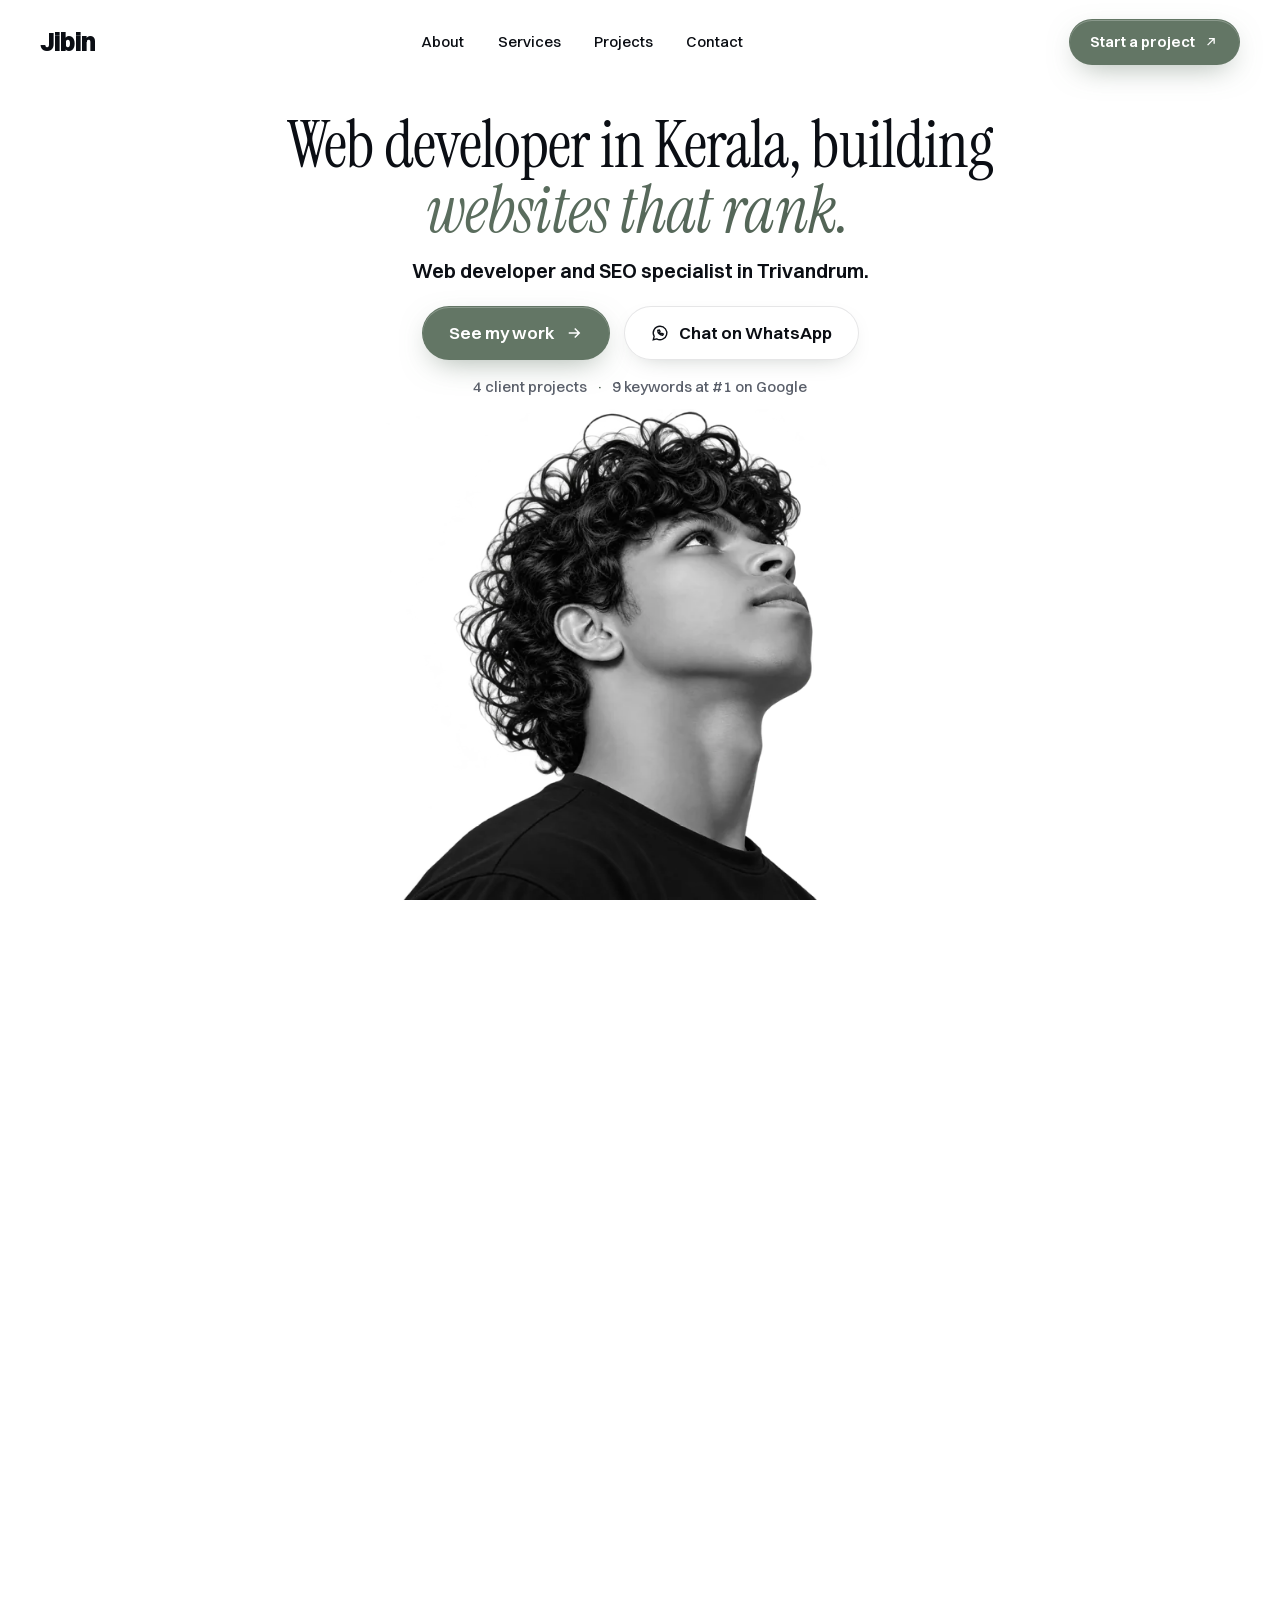
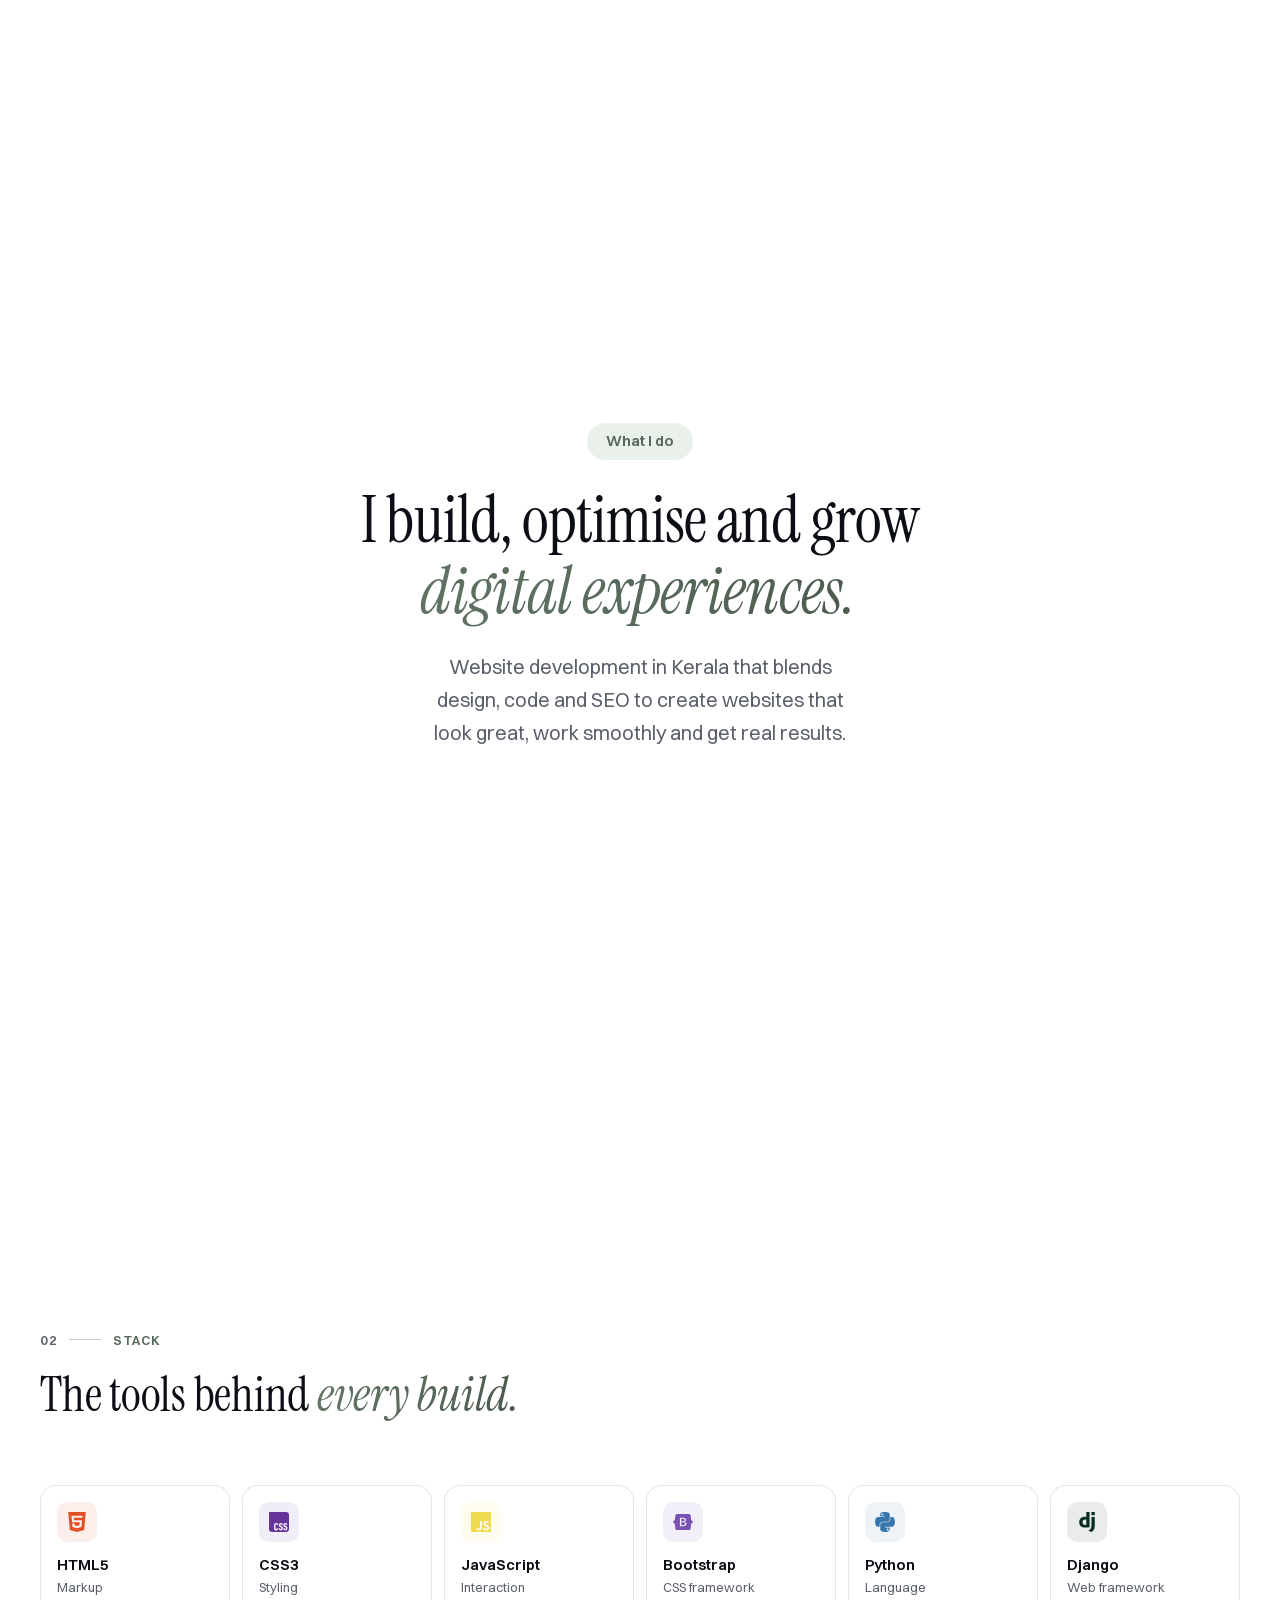
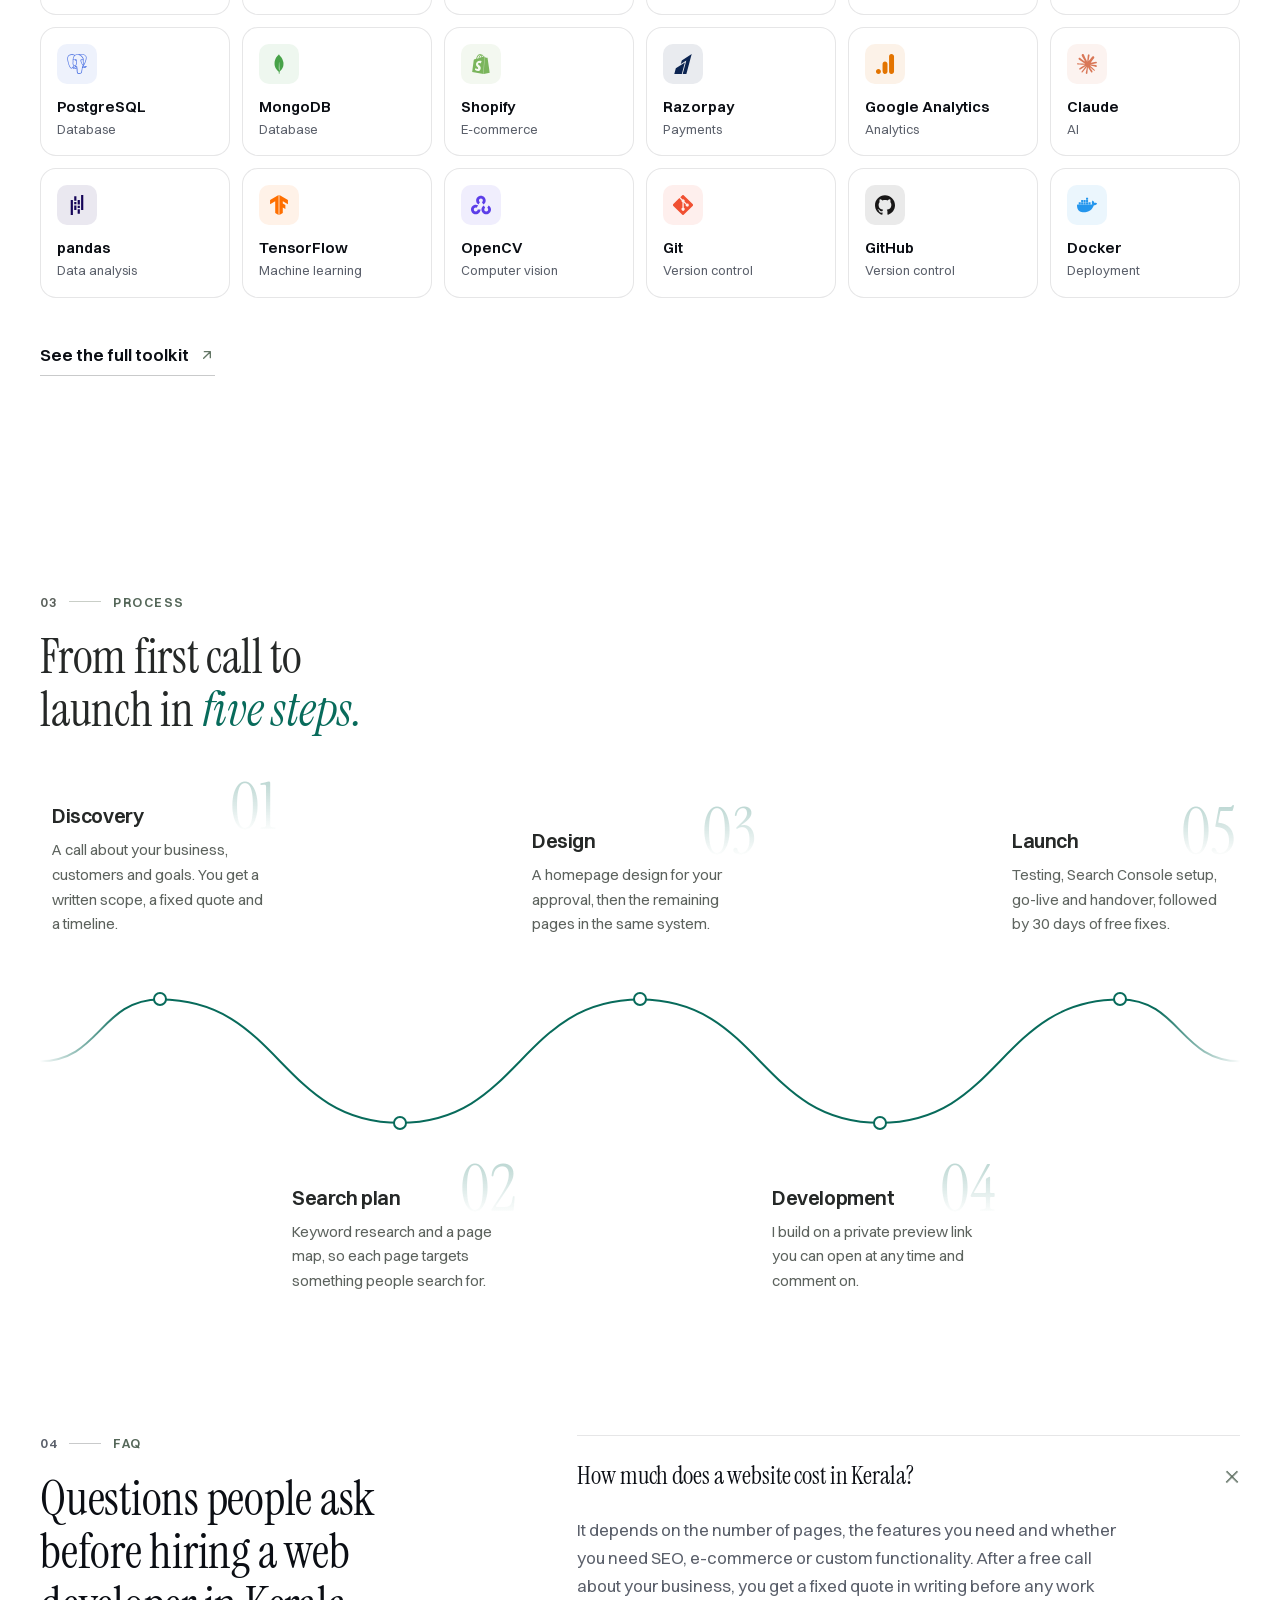
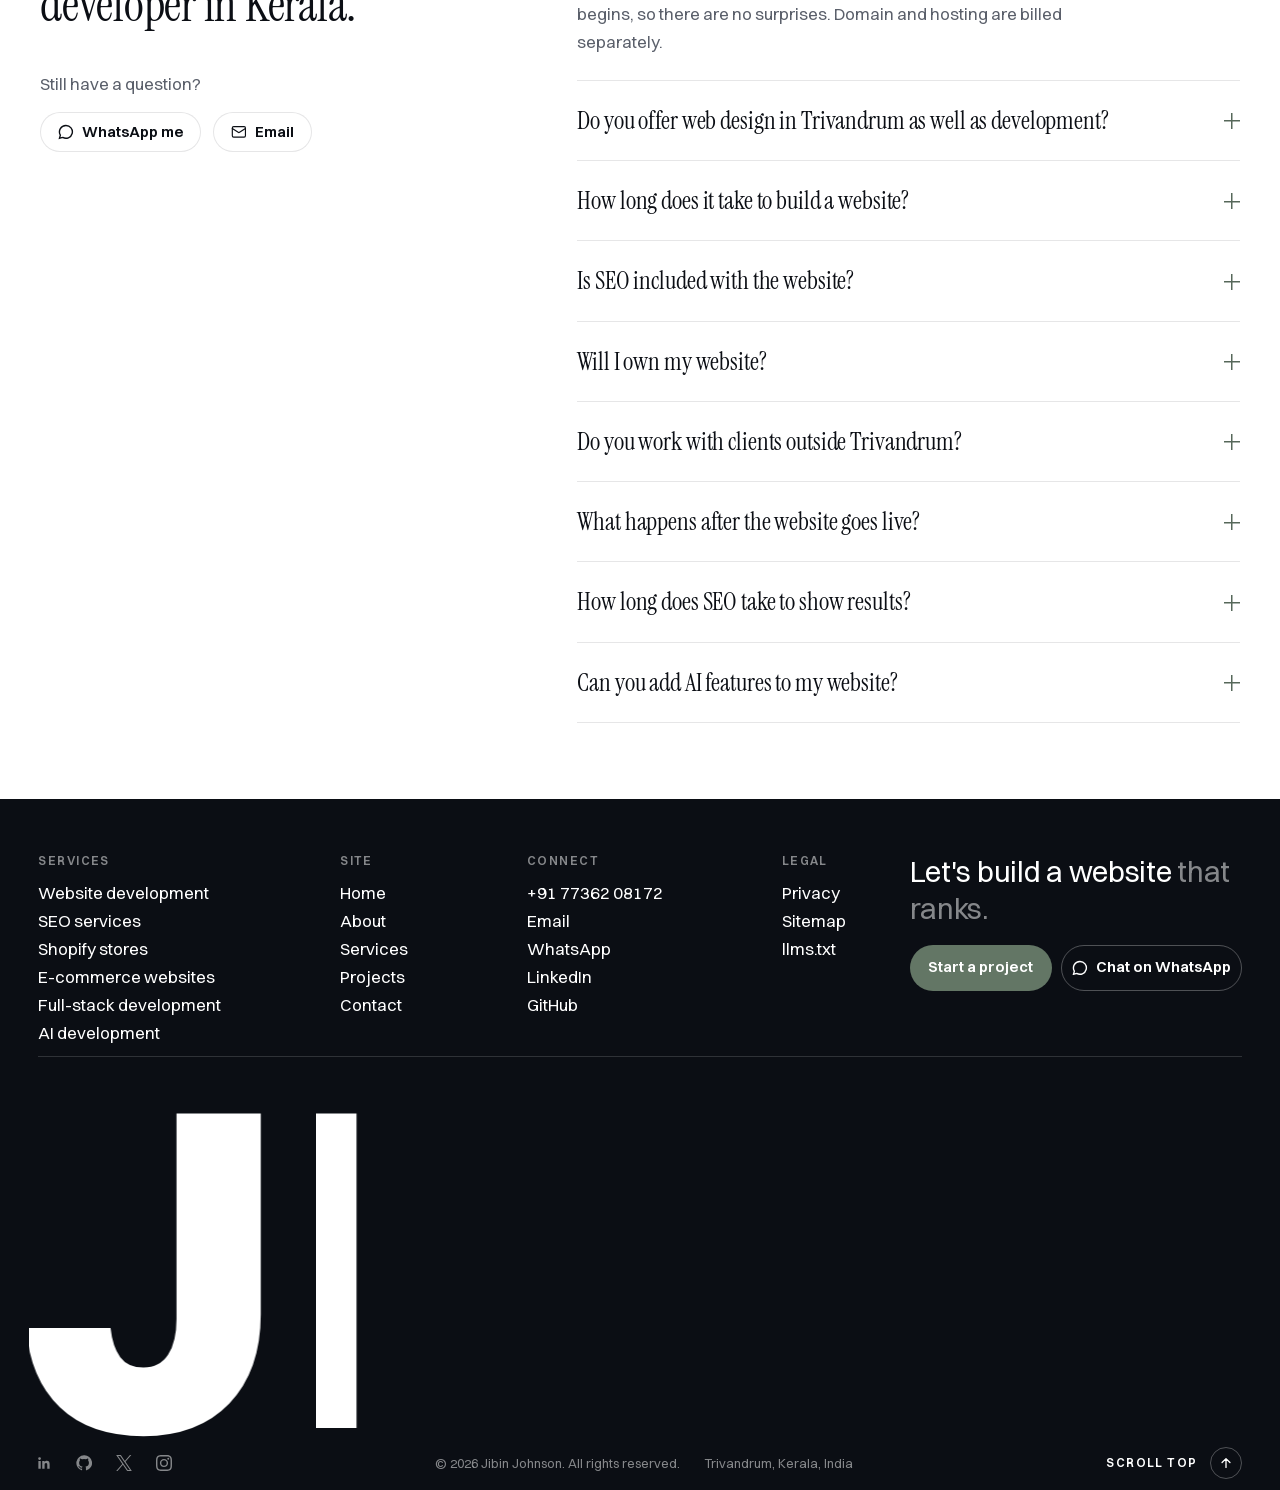
==== commit a4e1eccd: "UX: real project screenshots, footer phone, desktop WhatsApp button, proof line Co-Authored-By: Clau" ====
--- a/index.html
+++ b/index.html
@@ -29,7 +29,7 @@
 <link rel="preload" href="assets/fonts/Switzer-Variable.woff2" as="font" type="font/woff2" crossorigin>
 <link rel="preload" href="assets/fonts/InstrumentSerif-Regular.woff2" as="font" type="font/woff2" crossorigin>
 <link rel="preload" href="assets/img/hero-portrait-600.webp?v=4" as="image" imagesrcset="assets/img/hero-portrait-600.webp?v=4 600w, assets/img/hero-portrait-900.webp?v=4 900w, assets/img/hero-portrait-1000.webp?v=4 1000w, assets/img/hero-portrait.webp?v=4 1254w" imagesizes="(max-width: 767px) 80vw, 64vh" fetchpriority="high">
-<link rel="stylesheet" href="assets/css/main.css?v=202">
+<link rel="stylesheet" href="assets/css/main.css?v=203">
 <script>(function(r,w){r.className='js';try{var c=navigator.connection,s=w.sessionStorage;if(matchMedia('(prefers-reduced-motion: reduce)').matches||(c&&c.saveData)||s.getItem('signed'))return;s.setItem('signed','1')}catch(e){return}r.className+=' is-signing';w.__signT0=performance.now();w.__signT=setTimeout(function(){r.classList.remove('is-signing');document.dispatchEvent(new Event('sign:done'))},1400)})(document.documentElement,window)</script>
 <script type="application/ld+json">{"@context":"https://schema.org","@graph":[{"@type":"WebSite","@id":"https://jibinjohnson.in/#website","url":"https://jibinjohnson.in/","name":"Jibin Johnson","inLanguage":"en-IN","publisher":{"@id":"https://jibinjohnson.in/#person"}},{"@type":"Person","@id":"https://jibinjohnson.in/#person","name":"Jibin Johnson","url":"https://jibinjohnson.in/","image":"https://jibinjohnson.in/assets/img/about-portrait.webp","jobTitle":"Web Developer and SEO Specialist","email":"jibinjohnsoninfo@gmail.com","telephone":"+917736208172","address":{"@type":"PostalAddress","addressLocality":"Thiruvananthapuram","addressRegion":"Kerala","addressCountry":"IN"},"alumniOf":[{"@type":"CollegeOrUniversity","name":"University of Madras"},{"@type":"EducationalOrganization","name":"Edure"}],"knowsAbout":["Web development","Search engine optimisation","Shopify","E-commerce development","Python","Django","Full-stack development","Artificial intelligence"],"sameAs":["https://www.linkedin.com/in/jibinjohnson/","https://github.com/Jibinjohnson11","https://x.com/jibinjohnsonn","https://www.instagram.com/jibinjohnson.in/"]},{"@type":"ProfessionalService","@id":"https://jibinjohnson.in/#business","name":"Jibin Johnson – Web Developer and SEO Specialist","url":"https://jibinjohnson.in/","image":"https://jibinjohnson.in/assets/img/og.png?v=2","telephone":"+917736208172","email":"jibinjohnsoninfo@gmail.com","founder":{"@id":"https://jibinjohnson.in/#person"},"address":{"@type":"PostalAddress","addressLocality":"Thiruvananthapuram","addressRegion":"Kerala","addressCountry":"IN"},"areaServed":[{"@type":"City","name":"Thiruvananthapuram"},{"@type":"State","name":"Kerala"},{"@type":"Country","name":"India"}],"hasOfferCatalog":{"@type":"OfferCatalog","name":"Services","itemListElement":[{"@type":"Offer","itemOffered":{"@type":"Service","name":"Website design and development","url":"https://jibinjohnson.in/website-development-kerala/"}},{"@type":"Offer","itemOffered":{"@type":"Service","name":"SEO services","url":"https://jibinjohnson.in/seo-services-kerala/"}},{"@type":"Offer","itemOffered":{"@type":"Service","name":"Shopify store development","url":"https://jibinjohnson.in/shopify-developer-kerala/"}},{"@type":"Offer","itemOffered":{"@type":"Service","name":"E-commerce website development","url":"https://jibinjohnson.in/ecommerce-website-development-kerala/"}},{"@type":"Offer","itemOffered":{"@type":"Service","name":"Full-stack and software development","url":"https://jibinjohnson.in/full-stack-developer-kerala/"}},{"@type":"Offer","itemOffered":{"@type":"Service","name":"AI development","url":"https://jibinjohnson.in/ai-developer-kerala/"}}]}},{"@type":"WebPage","@id":"https://jibinjohnson.in/#webpage","url":"https://jibinjohnson.in/","name":"Web Developer & Web Designer in Kerala | Jibin Johnson","description":"Web developer in Kerala and freelance web designer in Trivandrum. I design and build fast, SEO-first websites that rank on Google and bring in enquiries.","isPartOf":{"@id":"https://jibinjohnson.in/#website"},"inLanguage":"en-IN","about":{"@id":"https://jibinjohnson.in/#business"}},{"@type":"FAQPage","@id":"https://jibinjohnson.in/#faq","mainEntity":[{"@type":"Question","name":"How much does a website cost in Kerala?","acceptedAnswer":{"@type":"Answer","text":"It depends on the number of pages, the features you need and whether you need SEO, e-commerce or custom functionality. After a free call about your business, you get a fixed quote in writing before any work begins, so there are no surprises. Domain and hosting are billed separately."}},{"@type":"Question","name":"Do you offer web design in Trivandrum as well as development?","acceptedAnswer":{"@type":"Answer","text":"Yes. I'm a web designer in Trivandrum as well as a developer, so web design and website development in Trivandrum come from one person. Instead of hiring website designers in Trivandrum and a separate developer, you get the layout, code and SEO together. For businesses elsewhere, I work as a website designer in Kerala over calls and WhatsApp."}},{"@type":"Question","name":"How long does it take to build a website?","acceptedAnswer":{"@type":"Answer","text":"A landing page takes about a week and a business website two to three weeks once the content is ready. Web applications are scoped individually. Missing text and photos cause most delays, so I send a content checklist at the start."}},{"@type":"Question","name":"Is SEO included with the website?","acceptedAnswer":{"@type":"Answer","text":"Every website I build is SEO-ready at launch: keyword-mapped pages, clean headings, meta tags, schema markup, fast loading and Search Console setup. Ongoing SEO, which covers content, links and monthly reporting, is a separate monthly service."}},{"@type":"Question","name":"Will I own my website?","acceptedAnswer":{"@type":"Answer","text":"Yes. The domain, hosting, source code and all logins are registered in your name, and I hand everything over at launch."}},{"@type":"Question","name":"Do you work with clients outside Trivandrum?","acceptedAnswer":{"@type":"Answer","text":"Yes. I'm based in Trivandrum (Thiruvananthapuram) and meet local clients in person. Clients elsewhere in Kerala, India and abroad work with me over calls and WhatsApp."}},{"@type":"Question","name":"What happens after the website goes live?","acceptedAnswer":{"@type":"Answer","text":"You get 30 days of free fixes for anything that doesn't work as agreed. After that, I can quote for maintenance or new features whenever you need them."}},{"@type":"Question","name":"How long does SEO take to show results?","acceptedAnswer":{"@type":"Answer","text":"Most campaigns show movement in three to six months, depending on competition and the state of the site. No SEO expert in Kerala, or anywhere else, can honestly guarantee a position on Google. What I do provide is a monthly report showing rankings, clicks and the work completed."}},{"@type":"Question","name":"Can you add AI features to my website?","acceptedAnswer":{"@type":"Answer","text":"Yes. I build chat assistants that answer from your own content, automate repetitive content and reporting tasks, and add data features to web applications. I'll tell you plainly when AI isn't the right tool for the job."}}]}]}</script>
 </head>
@@ -58,6 +58,7 @@
       <a class="btn btn-fill" href="projects/">See my work <svg class="arrow" viewBox="0 0 24 24" fill="none" stroke="currentColor" stroke-width="2" aria-hidden="true"><path d="M5 12h14M13 6l6 6-6 6"/></svg></a>
       <a class="btn btn-line" href="https://wa.me/917736208172?text=Hi%20Jibin%2C%20I%27d%20like%20to%20talk%20about%20a%20project." target="_blank" rel="noopener"><svg viewBox="0 0 24 24" fill="none" stroke="currentColor" stroke-width="1.8" aria-hidden="true"><path d="M12 3a9 9 0 0 0-7.8 13.5L3 21l4.6-1.2A9 9 0 1 0 12 3z"/><path d="M9 8.5c0 3.6 2.9 6.5 6.5 6.5l1-1.6-2-1-1 .8a5 5 0 0 1-2.2-2.2l.8-1-1-2z"/></svg>Chat on WhatsApp</a>
     </div>
+    <p class="hero-proof"><span>4 client projects</span> <span aria-hidden="true">·</span> <span>9 keywords at #1 on Google</span></p>
   </div>
   <div class="hero-stage">
     <div class="hero-portrait">
@@ -213,7 +214,7 @@
 <div class="foot-nav">
 <div><h3>Services</h3><ul><li><a href="website-development-kerala/">Website development</a></li><li><a href="seo-services-kerala/">SEO services</a></li><li><a href="shopify-developer-kerala/">Shopify stores</a></li><li><a href="ecommerce-website-development-kerala/">E-commerce websites</a></li><li><a href="full-stack-developer-kerala/">Full-stack development</a></li><li><a href="ai-developer-kerala/">AI development</a></li></ul></div>
 <div><h3>Site</h3><ul><li><a href="./">Home</a></li><li><a href="about/">About</a></li><li><a href="services/">Services</a></li><li><a href="projects/">Projects</a></li><li><a href="contact/">Contact</a></li></ul></div>
-<div><h3>Connect</h3><ul><li><a href="mailto:jibinjohnsoninfo@gmail.com">Email</a></li><li><a href="https://wa.me/917736208172?text=Hi%20Jibin%2C%20I%27d%20like%20to%20talk%20about%20a%20project." target="_blank" rel="noopener">WhatsApp</a></li><li><a href="https://www.linkedin.com/in/jibinjohnson/" target="_blank" rel="noopener">LinkedIn</a></li><li><a href="https://github.com/Jibinjohnson11" target="_blank" rel="noopener">GitHub</a></li></ul></div>
+<div><h3>Connect</h3><ul><li><a href="tel:+917736208172">+91 77362 08172</a></li><li><a href="mailto:jibinjohnsoninfo@gmail.com">Email</a></li><li><a href="https://wa.me/917736208172?text=Hi%20Jibin%2C%20I%27d%20like%20to%20talk%20about%20a%20project." target="_blank" rel="noopener">WhatsApp</a></li><li><a href="https://www.linkedin.com/in/jibinjohnson/" target="_blank" rel="noopener">LinkedIn</a></li><li><a href="https://github.com/Jibinjohnson11" target="_blank" rel="noopener">GitHub</a></li></ul></div>
 <div><h3>Legal</h3><ul><li><a href="privacy/">Privacy</a></li><li><a href="sitemap.xml">Sitemap</a></li><li><a href="llms.txt">llms.txt</a></li></ul></div>
 </div>
 <div class="foot-cta"><p class="foot-cta-title">Let's build a website <span class="muted">that ranks.</span></p><div class="cta-row"><a class="btn btn-fill" href="contact/">Start a project</a><a class="btn btn-line" href="https://wa.me/917736208172?text=Hi%20Jibin%2C%20I%27d%20like%20to%20talk%20about%20a%20project." target="_blank" rel="noopener"><svg viewBox="0 0 16 16" fill="none" stroke="currentColor" stroke-width="1.4" aria-hidden="true"><path d="M8 1.5a6.5 6.5 0 0 0-5.6 9.8l-.9 3.2 3.3-.9A6.5 6.5 0 1 0 8 1.5z"/></svg>Chat on WhatsApp</a></div></div>
@@ -224,12 +225,12 @@
 </div>
 </section>
 <a class="wa" href="https://wa.me/917736208172?text=Hi%20Jibin%2C%20I%27d%20like%20to%20talk%20about%20a%20project." target="_blank" rel="noopener" aria-label="Chat on WhatsApp"><svg viewBox="0 0 16 16" fill="none" stroke="currentColor" stroke-width="1.4" aria-hidden="true"><path d="M8 1.5a6.5 6.5 0 0 0-5.6 9.8l-.9 3.2 3.3-.9A6.5 6.5 0 1 0 8 1.5z"/></svg></a>
-<script src="assets/js/main.js?v=44" defer></script>
+<script src="assets/js/main.js?v=45" defer></script>
 <script src="assets/js/vendor/gsap/gsap.min.js" defer></script>
 <script src="assets/js/vendor/gsap/ScrollTrigger.min.js" defer></script>
 <script src="assets/js/vendor/lenis/lenis.min.js?v=1.1.20" defer></script>
 <script src="assets/js/smooth.js?v=4" defer></script>
-<script src="assets/js/hero.js?v=37" defer></script>
+<script src="assets/js/hero.js?v=38" defer></script>
 <script src="assets/js/process.js?v=3" defer></script>
 <script src="assets/js/services-home.js?v=17" defer></script>
 <script src="assets/js/footer.js?v=11" defer></script>
--- a/assets/css/main.css
+++ b/assets/css/main.css
@@ -171,6 +171,10 @@
 .hero.glass .cta-row{justify-content:center;gap:.875rem;margin-top:clamp(.875rem,2vh,1.5rem)}
 .hero.glass .btn{min-height:3.375rem;padding:0 1.625rem;font-size:var(--fs-base);gap:.625rem;transition:background-color .3s var(--ease),transform .3s var(--ease),box-shadow .3s var(--ease)}
 .hero.glass .btn svg{width:18px;height:18px}
+/* one line of proof under the buttons (the only stats on the home page); each part stays whole, so a narrow screen breaks at the dot */
+.hero-proof{margin:clamp(.75rem,1.8vh,1.25rem) auto 0;font-size:var(--fs-sm);font-weight:var(--fw-medium);line-height:var(--lh-snug);color:var(--muted)}
+.hero-proof>span{white-space:nowrap}
+.hero-proof>span[aria-hidden]{margin-inline:.35em;color:var(--accent)}
 .hero.glass .btn-fill{box-shadow:0 10px 30px -10px rgba(99,118,101,.6),inset 0 1px 0 rgba(255,255,255,.25)}
 .hero.glass .btn:hover{transform:translateY(-2px)}
 .hero.glass .btn-line{background:rgba(255,255,255,.55);border-color:var(--line);-webkit-backdrop-filter:blur(10px);backdrop-filter:blur(10px);box-shadow:0 8px 24px -14px rgba(30,45,33,.35)}
@@ -186,6 +190,7 @@
 /* load-in, by CSS from the first paint, in step with the H1 lines */
 .js .hero.glass .lede,.js .hero.glass .cta-row{animation:hero-in .9s var(--ease) .3s backwards}
 .js .hero.glass .cta-row{animation-delay:.4s}
+.js .hero.glass .hero-proof{animation:hero-in .9s var(--ease) .5s backwards}
 @keyframes hero-in{from{opacity:0;transform:translateY(18px)}}
 /* the portrait (the LCP image) fades in by CSS from the first paint, not after a script runs: waiting for the
    script held the largest paint back until every deferred file had run */
@@ -702,8 +707,10 @@
   .ed-cta:hover svg{transform:none}
 }
 
-/* ---------- floating WhatsApp button (phones and tablets) ---------- */
-.wa{display:none}
+/* ---------- floating WhatsApp button (every width; after the first screen, hidden while the footer bottom bar is in view: main.js) ---------- */
+.wa{display:grid;place-items:center;position:fixed;right:1rem;bottom:1rem;z-index:45;width:3.25rem;height:3.25rem;border-radius:50%;background:var(--accent-btn);color:var(--bg);box-shadow:0 8px 24px -8px rgba(11,14,20,.35);transition:opacity .25s,transform .25s,visibility .25s}
+.js .wa:not(.show){opacity:0;visibility:hidden;transform:translateY(.75rem)}
+.wa svg{width:1.5rem;height:1.5rem}
 
 /* ---------- headings slide up line by line (main.js wraps the rendered lines, then restores the heading) ---------- */
 .rise-wait{opacity:0}
@@ -739,9 +746,6 @@
   /* single-column hero: home H1 (and the statement line) sized so each of the three H1 lines stays on one line from 360px up */
   :root{--fs-display:clamp(2.125rem,min(calc(12.2vw - .3rem),11.1vw),4.25rem)}
   .portrait{max-width:22rem}
-  .wa{display:grid;place-items:center;position:fixed;right:1rem;bottom:1rem;z-index:45;width:3.25rem;height:3.25rem;border-radius:50%;background:var(--accent-btn);color:var(--bg);box-shadow:0 8px 24px -8px rgba(11,14,20,.35);transition:opacity .25s,transform .25s,visibility .25s}
-  .js .wa:not(.show){opacity:0;visibility:hidden;transform:translateY(.75rem)}
-  .wa svg{width:1.5rem;height:1.5rem}
 }
 @media (max-width:767px){
   /* mobile: the hero fits the viewport width. The portrait is 80% of the screen wide, on the bottom of the hero, with
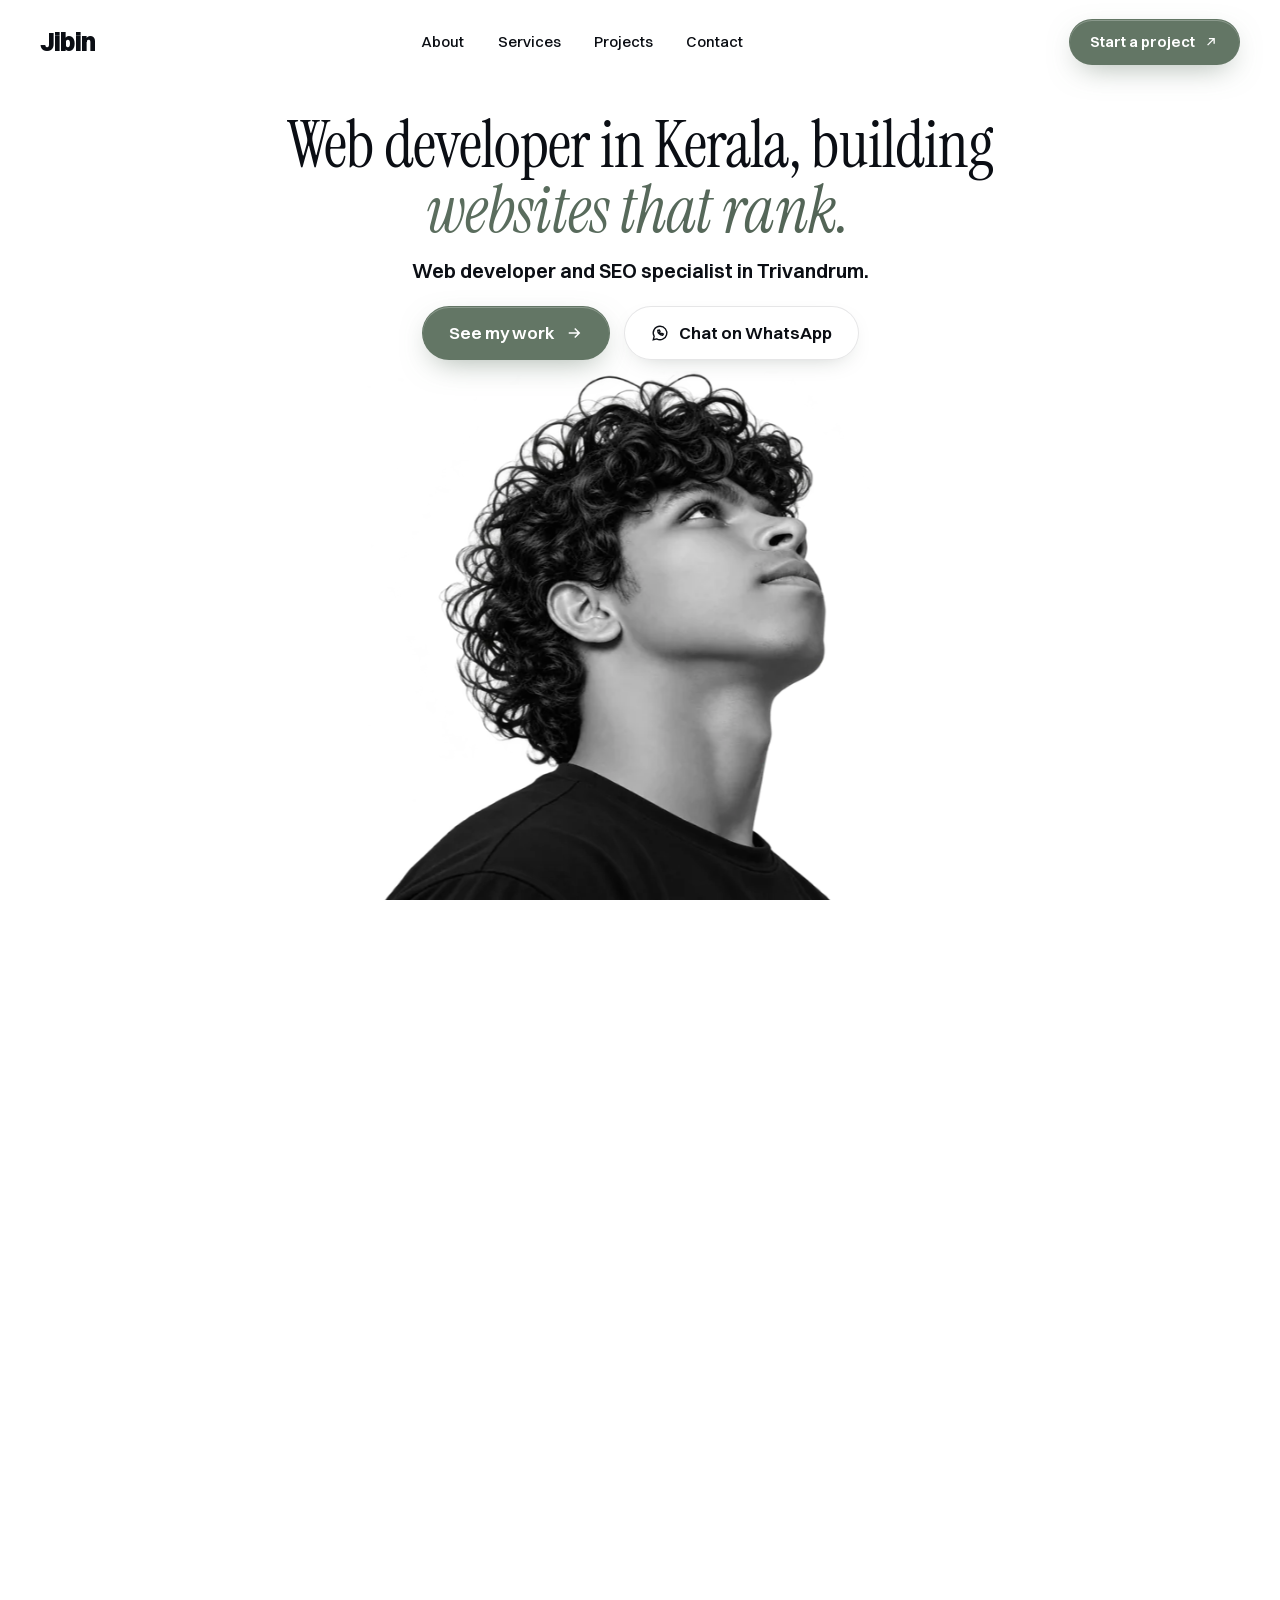
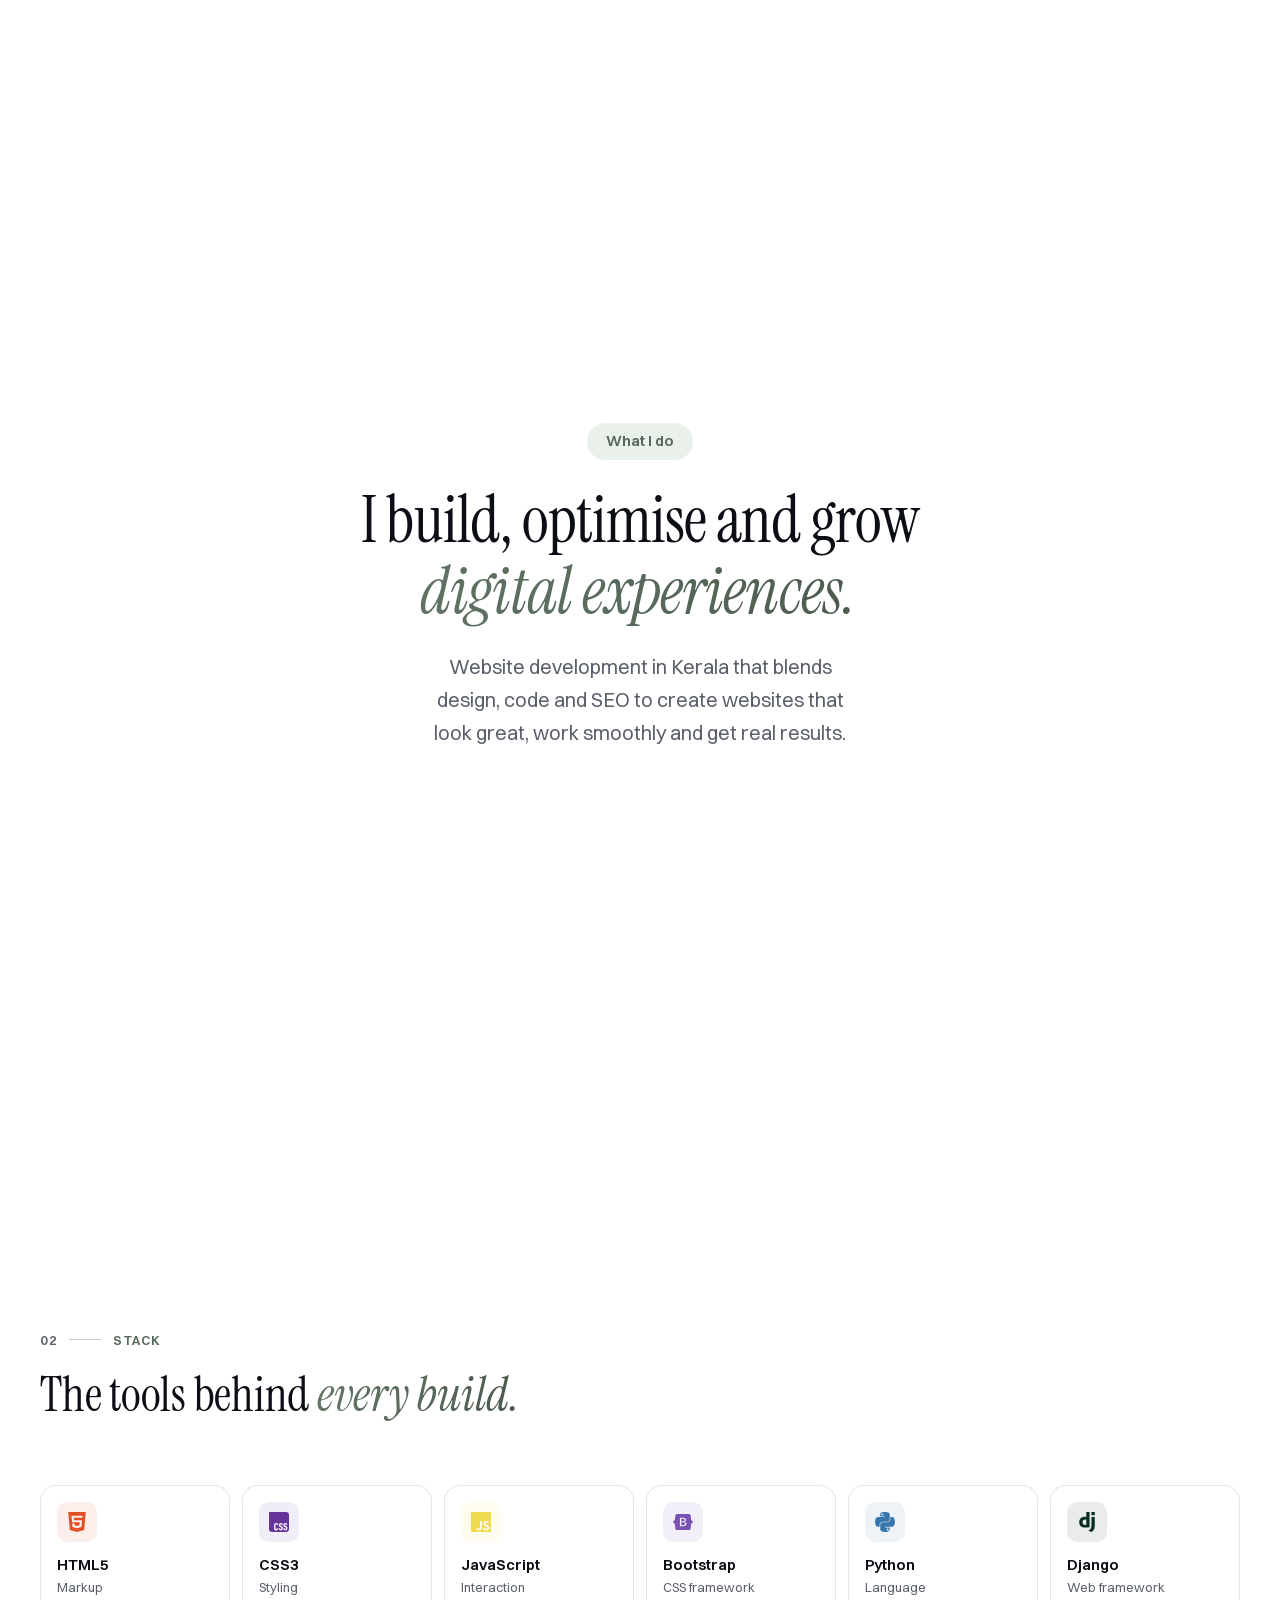
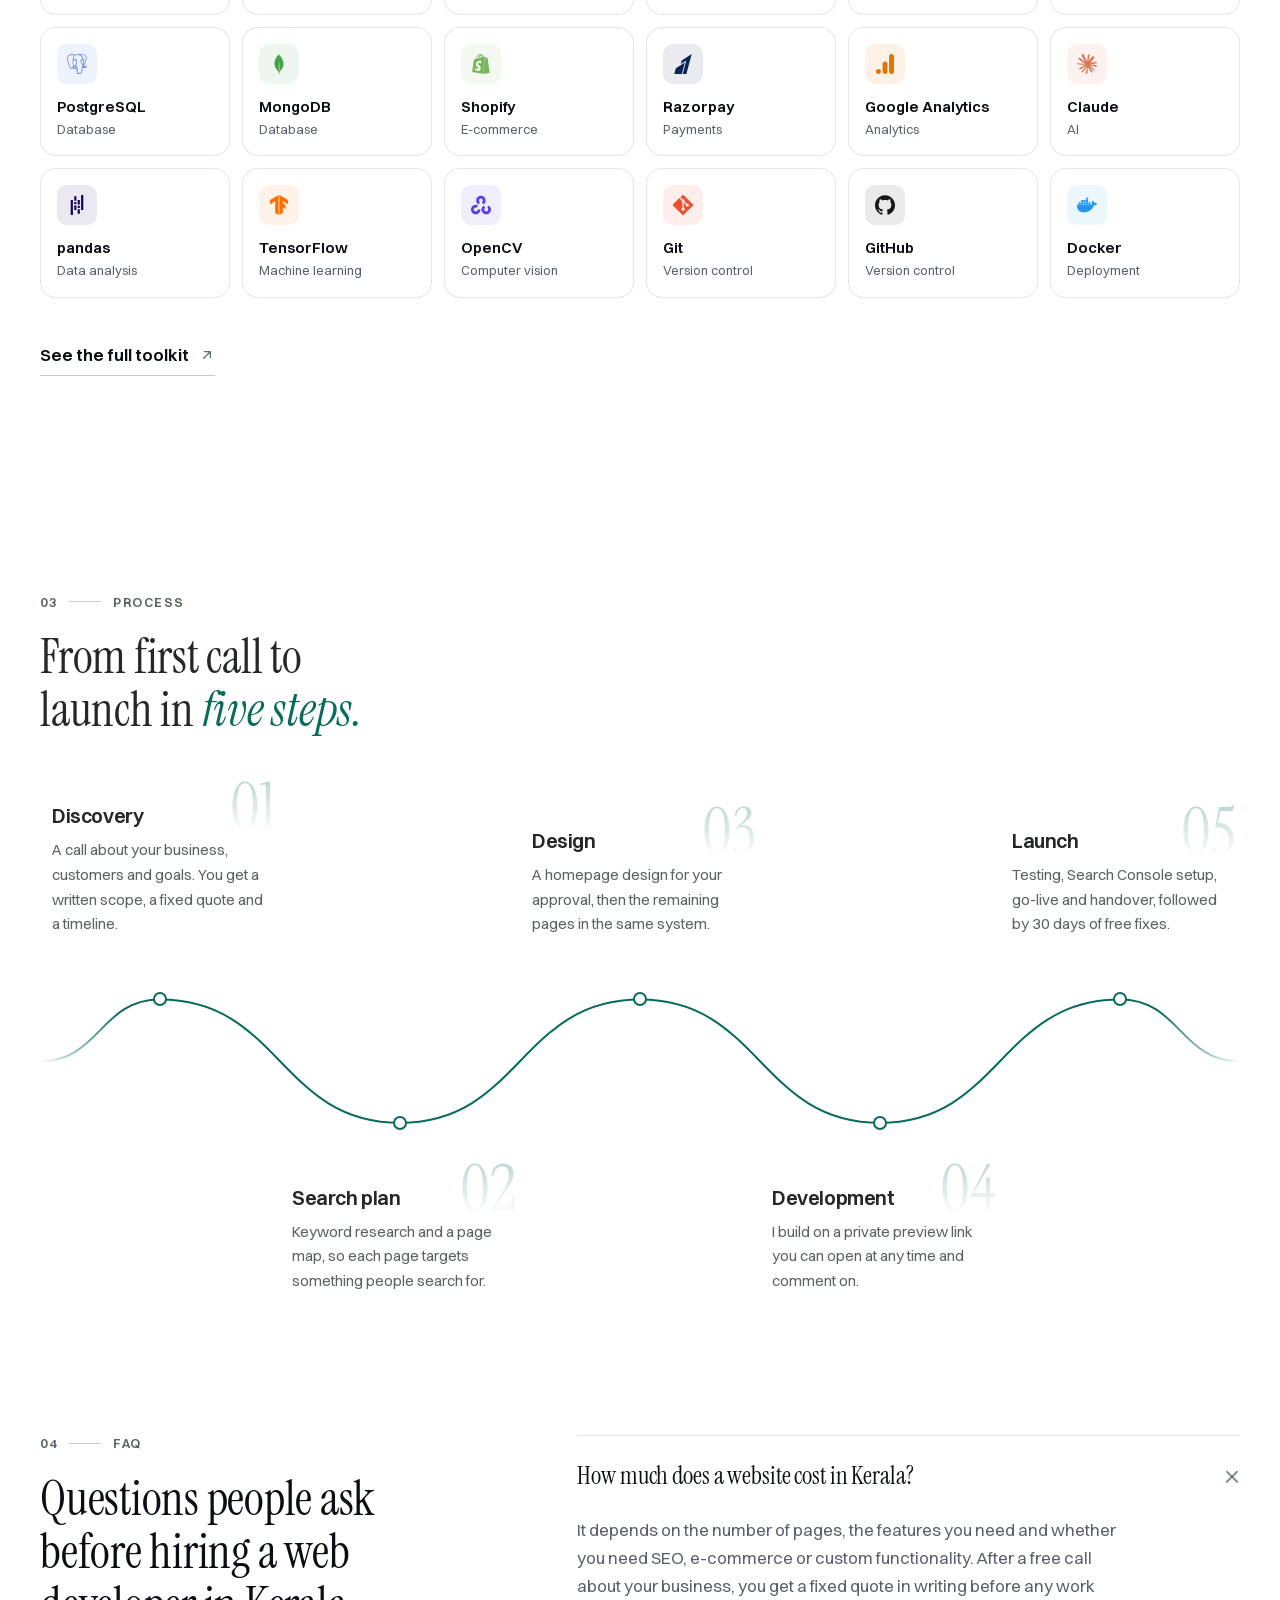
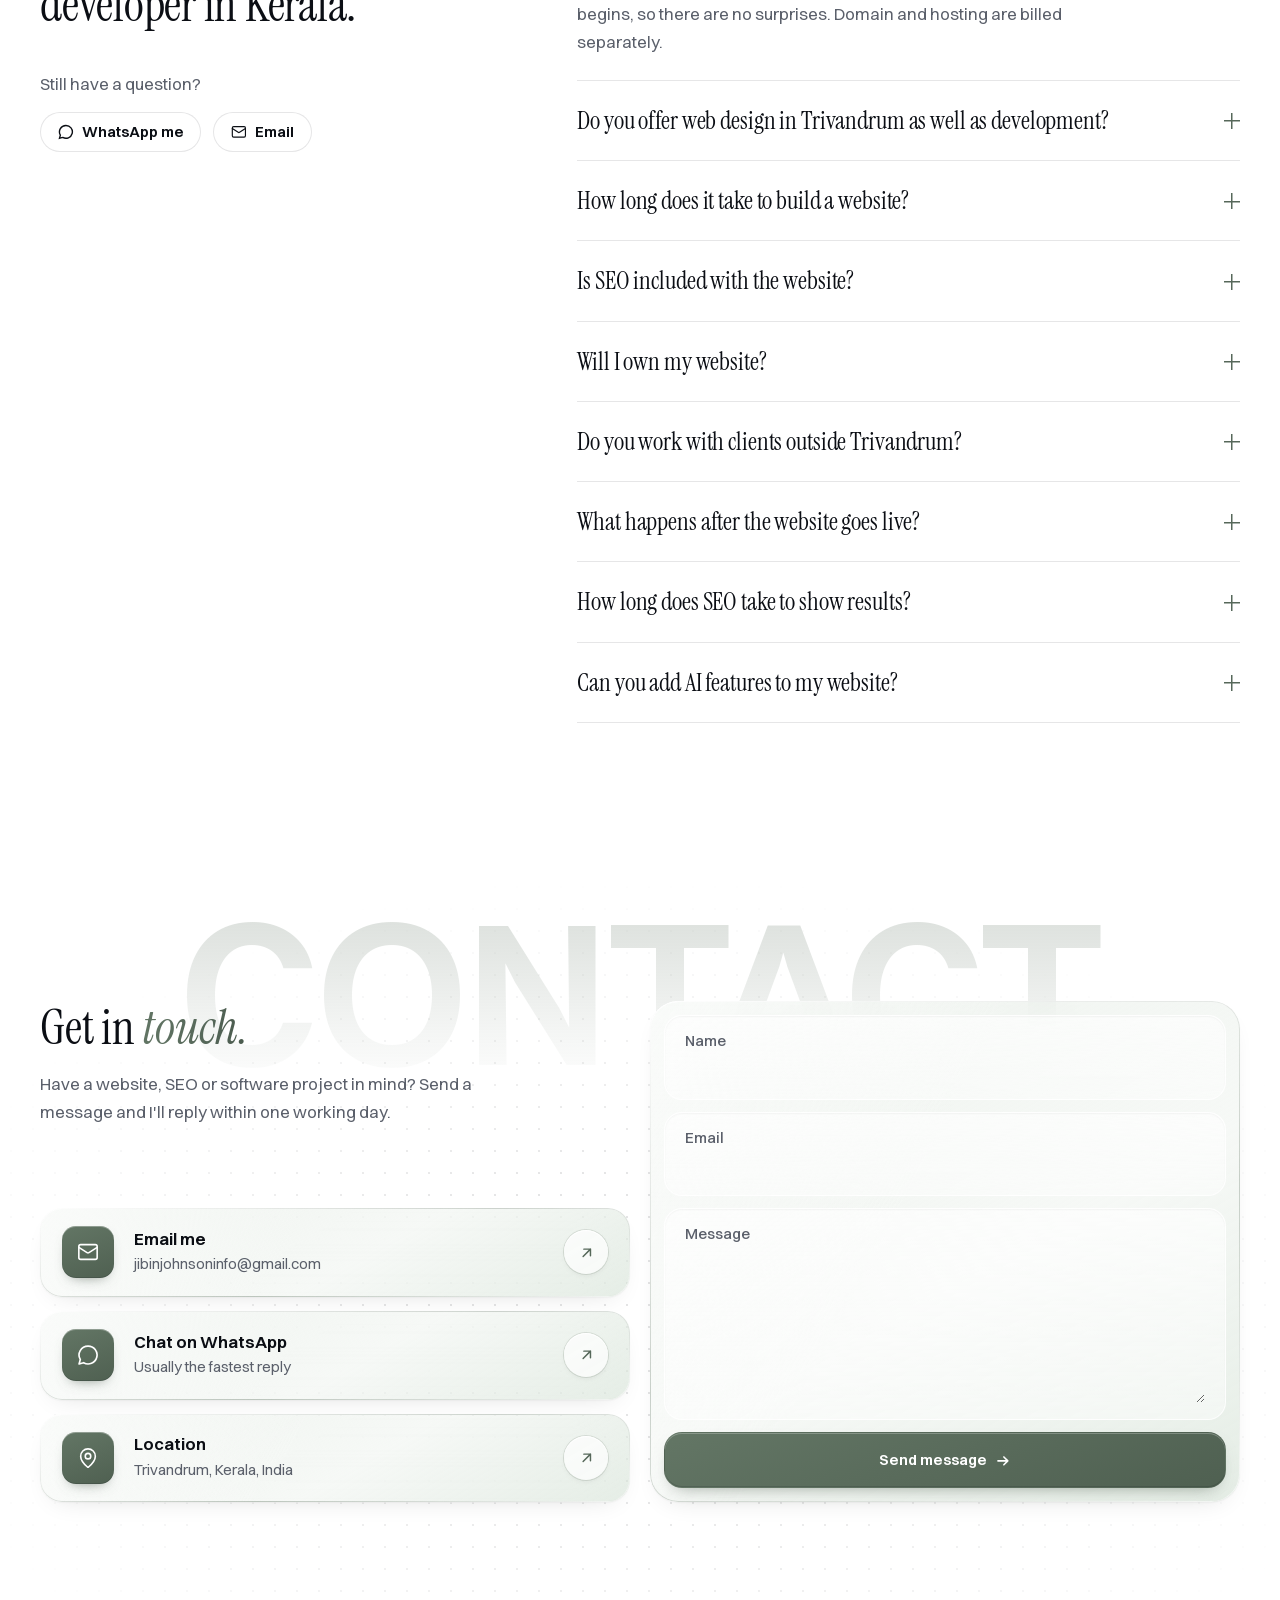
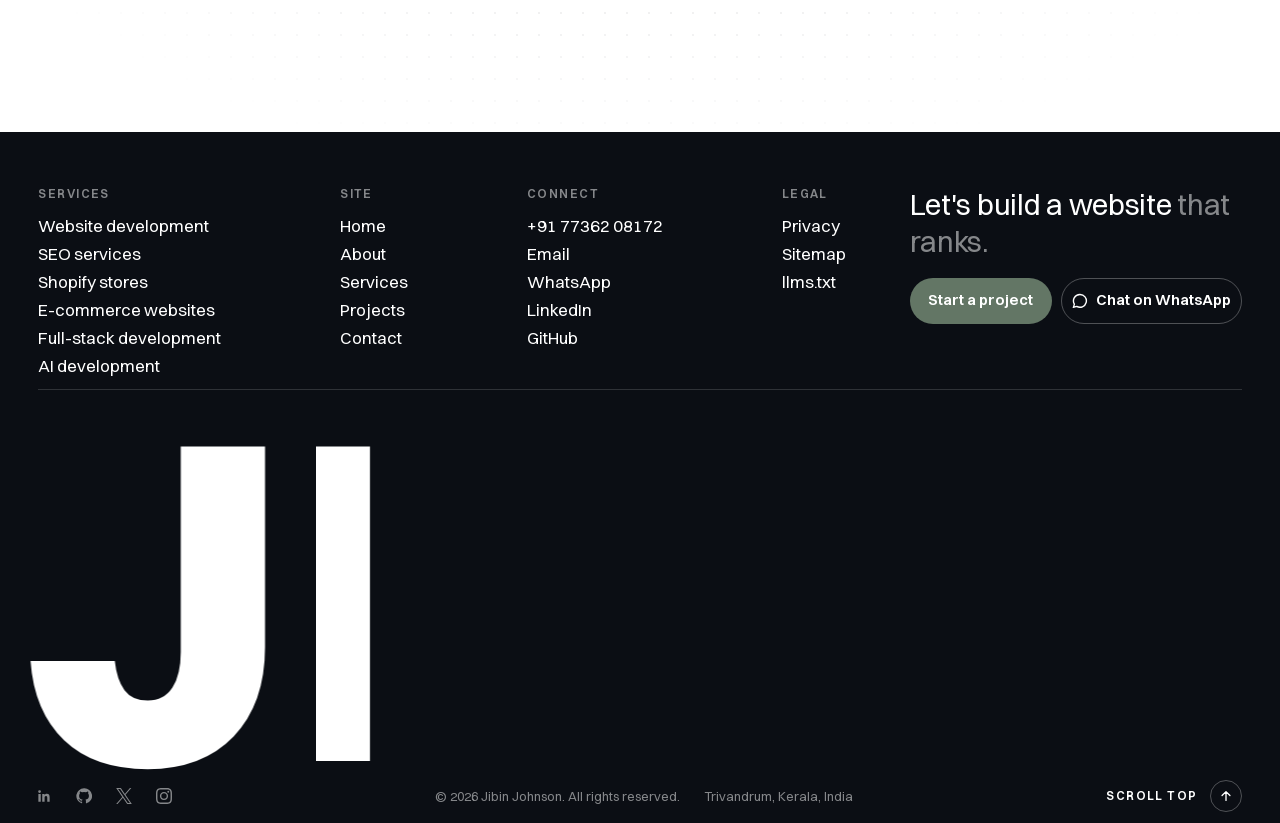
==== commit 67e03a9e: "Home: glass contact section under the FAQ, hero proof line removed White, full-screen contact sectio" ====
--- a/index.html
+++ b/index.html
@@ -29,7 +29,7 @@
 <link rel="preload" href="assets/fonts/Switzer-Variable.woff2" as="font" type="font/woff2" crossorigin>
 <link rel="preload" href="assets/fonts/InstrumentSerif-Regular.woff2" as="font" type="font/woff2" crossorigin>
 <link rel="preload" href="assets/img/hero-portrait-600.webp?v=4" as="image" imagesrcset="assets/img/hero-portrait-600.webp?v=4 600w, assets/img/hero-portrait-900.webp?v=4 900w, assets/img/hero-portrait-1000.webp?v=4 1000w, assets/img/hero-portrait.webp?v=4 1254w" imagesizes="(max-width: 767px) 80vw, 64vh" fetchpriority="high">
-<link rel="stylesheet" href="assets/css/main.css?v=203">
+<link rel="stylesheet" href="assets/css/main.css?v=224">
 <script>(function(r,w){r.className='js';try{var c=navigator.connection,s=w.sessionStorage;if(matchMedia('(prefers-reduced-motion: reduce)').matches||(c&&c.saveData)||s.getItem('signed'))return;s.setItem('signed','1')}catch(e){return}r.className+=' is-signing';w.__signT0=performance.now();w.__signT=setTimeout(function(){r.classList.remove('is-signing');document.dispatchEvent(new Event('sign:done'))},1400)})(document.documentElement,window)</script>
 <script type="application/ld+json">{"@context":"https://schema.org","@graph":[{"@type":"WebSite","@id":"https://jibinjohnson.in/#website","url":"https://jibinjohnson.in/","name":"Jibin Johnson","inLanguage":"en-IN","publisher":{"@id":"https://jibinjohnson.in/#person"}},{"@type":"Person","@id":"https://jibinjohnson.in/#person","name":"Jibin Johnson","url":"https://jibinjohnson.in/","image":"https://jibinjohnson.in/assets/img/about-portrait.webp","jobTitle":"Web Developer and SEO Specialist","email":"jibinjohnsoninfo@gmail.com","telephone":"+917736208172","address":{"@type":"PostalAddress","addressLocality":"Thiruvananthapuram","addressRegion":"Kerala","addressCountry":"IN"},"alumniOf":[{"@type":"CollegeOrUniversity","name":"University of Madras"},{"@type":"EducationalOrganization","name":"Edure"}],"knowsAbout":["Web development","Search engine optimisation","Shopify","E-commerce development","Python","Django","Full-stack development","Artificial intelligence"],"sameAs":["https://www.linkedin.com/in/jibinjohnson/","https://github.com/Jibinjohnson11","https://x.com/jibinjohnsonn","https://www.instagram.com/jibinjohnson.in/"]},{"@type":"ProfessionalService","@id":"https://jibinjohnson.in/#business","name":"Jibin Johnson – Web Developer and SEO Specialist","url":"https://jibinjohnson.in/","image":"https://jibinjohnson.in/assets/img/og.png?v=2","telephone":"+917736208172","email":"jibinjohnsoninfo@gmail.com","founder":{"@id":"https://jibinjohnson.in/#person"},"address":{"@type":"PostalAddress","addressLocality":"Thiruvananthapuram","addressRegion":"Kerala","addressCountry":"IN"},"areaServed":[{"@type":"City","name":"Thiruvananthapuram"},{"@type":"State","name":"Kerala"},{"@type":"Country","name":"India"}],"hasOfferCatalog":{"@type":"OfferCatalog","name":"Services","itemListElement":[{"@type":"Offer","itemOffered":{"@type":"Service","name":"Website design and development","url":"https://jibinjohnson.in/website-development-kerala/"}},{"@type":"Offer","itemOffered":{"@type":"Service","name":"SEO services","url":"https://jibinjohnson.in/seo-services-kerala/"}},{"@type":"Offer","itemOffered":{"@type":"Service","name":"Shopify store development","url":"https://jibinjohnson.in/shopify-developer-kerala/"}},{"@type":"Offer","itemOffered":{"@type":"Service","name":"E-commerce website development","url":"https://jibinjohnson.in/ecommerce-website-development-kerala/"}},{"@type":"Offer","itemOffered":{"@type":"Service","name":"Full-stack and software development","url":"https://jibinjohnson.in/full-stack-developer-kerala/"}},{"@type":"Offer","itemOffered":{"@type":"Service","name":"AI development","url":"https://jibinjohnson.in/ai-developer-kerala/"}}]}},{"@type":"WebPage","@id":"https://jibinjohnson.in/#webpage","url":"https://jibinjohnson.in/","name":"Web Developer & Web Designer in Kerala | Jibin Johnson","description":"Web developer in Kerala and freelance web designer in Trivandrum. I design and build fast, SEO-first websites that rank on Google and bring in enquiries.","isPartOf":{"@id":"https://jibinjohnson.in/#website"},"inLanguage":"en-IN","about":{"@id":"https://jibinjohnson.in/#business"}},{"@type":"FAQPage","@id":"https://jibinjohnson.in/#faq","mainEntity":[{"@type":"Question","name":"How much does a website cost in Kerala?","acceptedAnswer":{"@type":"Answer","text":"It depends on the number of pages, the features you need and whether you need SEO, e-commerce or custom functionality. After a free call about your business, you get a fixed quote in writing before any work begins, so there are no surprises. Domain and hosting are billed separately."}},{"@type":"Question","name":"Do you offer web design in Trivandrum as well as development?","acceptedAnswer":{"@type":"Answer","text":"Yes. I'm a web designer in Trivandrum as well as a developer, so web design and website development in Trivandrum come from one person. Instead of hiring website designers in Trivandrum and a separate developer, you get the layout, code and SEO together. For businesses elsewhere, I work as a website designer in Kerala over calls and WhatsApp."}},{"@type":"Question","name":"How long does it take to build a website?","acceptedAnswer":{"@type":"Answer","text":"A landing page takes about a week and a business website two to three weeks once the content is ready. Web applications are scoped individually. Missing text and photos cause most delays, so I send a content checklist at the start."}},{"@type":"Question","name":"Is SEO included with the website?","acceptedAnswer":{"@type":"Answer","text":"Every website I build is SEO-ready at launch: keyword-mapped pages, clean headings, meta tags, schema markup, fast loading and Search Console setup. Ongoing SEO, which covers content, links and monthly reporting, is a separate monthly service."}},{"@type":"Question","name":"Will I own my website?","acceptedAnswer":{"@type":"Answer","text":"Yes. The domain, hosting, source code and all logins are registered in your name, and I hand everything over at launch."}},{"@type":"Question","name":"Do you work with clients outside Trivandrum?","acceptedAnswer":{"@type":"Answer","text":"Yes. I'm based in Trivandrum (Thiruvananthapuram) and meet local clients in person. Clients elsewhere in Kerala, India and abroad work with me over calls and WhatsApp."}},{"@type":"Question","name":"What happens after the website goes live?","acceptedAnswer":{"@type":"Answer","text":"You get 30 days of free fixes for anything that doesn't work as agreed. After that, I can quote for maintenance or new features whenever you need them."}},{"@type":"Question","name":"How long does SEO take to show results?","acceptedAnswer":{"@type":"Answer","text":"Most campaigns show movement in three to six months, depending on competition and the state of the site. No SEO expert in Kerala, or anywhere else, can honestly guarantee a position on Google. What I do provide is a monthly report showing rankings, clicks and the work completed."}},{"@type":"Question","name":"Can you add AI features to my website?","acceptedAnswer":{"@type":"Answer","text":"Yes. I build chat assistants that answer from your own content, automate repetitive content and reporting tasks, and add data features to web applications. I'll tell you plainly when AI isn't the right tool for the job."}}]}]}</script>
 </head>
@@ -58,7 +58,6 @@
       <a class="btn btn-fill" href="projects/">See my work <svg class="arrow" viewBox="0 0 24 24" fill="none" stroke="currentColor" stroke-width="2" aria-hidden="true"><path d="M5 12h14M13 6l6 6-6 6"/></svg></a>
       <a class="btn btn-line" href="https://wa.me/917736208172?text=Hi%20Jibin%2C%20I%27d%20like%20to%20talk%20about%20a%20project." target="_blank" rel="noopener"><svg viewBox="0 0 24 24" fill="none" stroke="currentColor" stroke-width="1.8" aria-hidden="true"><path d="M12 3a9 9 0 0 0-7.8 13.5L3 21l4.6-1.2A9 9 0 1 0 12 3z"/><path d="M9 8.5c0 3.6 2.9 6.5 6.5 6.5l1-1.6-2-1-1 .8a5 5 0 0 1-2.2-2.2l.8-1-1-2z"/></svg>Chat on WhatsApp</a>
     </div>
-    <p class="hero-proof"><span>4 client projects</span> <span aria-hidden="true">·</span> <span>9 keywords at #1 on Google</span></p>
   </div>
   <div class="hero-stage">
     <div class="hero-portrait">
@@ -206,6 +205,32 @@
   </div>
 </section>
 
+<section class="sec ct" id="contact">
+  <div class="wrap ct-grid">
+    <span class="ct-word" aria-hidden="true">Contact</span>
+    <div class="ct-main">
+      <h2>Get in <span class="it">touch.</span></h2>
+      <p class="ct-lede">Have a website, SEO or software project in mind? Send a message and I'll reply within one working day.</p>
+      <ul class="ct-ways">
+        <li><a href="mailto:jibinjohnsoninfo@gmail.com"><span class="ct-ic" aria-hidden="true"><svg viewBox="0 0 24 24" fill="none" stroke="currentColor" stroke-width="1.75" stroke-linecap="round" stroke-linejoin="round"><rect width="20" height="16" x="2" y="4" rx="2"/><path d="m22 7-8.97 5.7a1.94 1.94 0 0 1-2.06 0L2 7"/></svg></span><span class="ct-txt"><b>Email me</b><span>jibinjohnsoninfo@gmail.com</span></span><span class="ct-go" aria-hidden="true"><svg viewBox="0 0 24 24" fill="none" stroke="currentColor" stroke-width="2" stroke-linecap="round" stroke-linejoin="round"><path d="M7 17 17 7M8 7h9v9"/></svg></span></a></li>
+        <li><a href="https://wa.me/917736208172?text=Hi%20Jibin%2C%20I%27d%20like%20to%20talk%20about%20a%20project." target="_blank" rel="noopener"><span class="ct-ic" aria-hidden="true"><svg viewBox="0 0 16 16" fill="none" stroke="currentColor" stroke-width="1.2" stroke-linejoin="round"><path d="M8 1.5a6.5 6.5 0 0 0-5.6 9.8l-.9 3.2 3.3-.9A6.5 6.5 0 1 0 8 1.5z"/></svg></span><span class="ct-txt"><b>Chat on WhatsApp</b><span>Usually the fastest reply</span></span><span class="ct-go" aria-hidden="true"><svg viewBox="0 0 24 24" fill="none" stroke="currentColor" stroke-width="2" stroke-linecap="round" stroke-linejoin="round"><path d="M7 17 17 7M8 7h9v9"/></svg></span></a></li>
+        <li><a href="https://www.google.com/maps/place/Thiruvananthapuram,+Kerala" target="_blank" rel="noopener"><span class="ct-ic" aria-hidden="true"><svg viewBox="0 0 24 24" fill="none" stroke="currentColor" stroke-width="1.75" stroke-linecap="round" stroke-linejoin="round"><path d="M20 10c0 4.99-5.54 10.19-7.4 11.8a1 1 0 0 1-1.2 0C9.54 20.19 4 14.99 4 10a8 8 0 0 1 16 0"/><circle cx="12" cy="10" r="3"/></svg></span><span class="ct-txt"><b>Location</b><span>Trivandrum, Kerala, India</span></span><span class="ct-go" aria-hidden="true"><svg viewBox="0 0 24 24" fill="none" stroke="currentColor" stroke-width="2" stroke-linecap="round" stroke-linejoin="round"><path d="M7 17 17 7M8 7h9v9"/></svg></span></a></li>
+      </ul>
+    </div>
+    <form class="ct-form" name="contact" action="https://api.web3forms.com/submit" method="POST">
+      <input type="hidden" name="access_key" value="07d4da18-8893-40cc-b59f-8156f0a84335">
+      <input type="hidden" name="subject" value="New enquiry from jibinjohnson.in">
+      <input type="hidden" name="from_name" value="jibinjohnson.in">
+      <input type="checkbox" name="botcheck" tabindex="-1" autocomplete="off" aria-hidden="true" hidden style="display:none">
+      <label class="ct-field">Name<input name="name" required autocomplete="name"></label>
+      <label class="ct-field">Email<input type="email" name="email" required autocomplete="email"></label>
+      <label class="ct-field ct-msg">Message<textarea name="message" required rows="6"></textarea></label>
+      <button class="btn ct-submit" type="submit">Send message<svg class="arrow" viewBox="0 0 16 16" fill="none" stroke="currentColor" stroke-width="1.6" stroke-linecap="round" stroke-linejoin="round" aria-hidden="true"><path d="M3 8h10M9 4l4 4-4 4"/></svg></button>
+      <p class="form-status" role="status"></p>
+    </form>
+  </div>
+</section>
+
 </main>
 <section class="end">
 <div class="wrap">
--- a/assets/css/main.css
+++ b/assets/css/main.css
@@ -42,6 +42,7 @@
   --fs-h2:clamp(2rem,1.3rem + 2.15vw,3.25rem);         /* 32 -> 52px */
   --fs-h1:clamp(2.25rem,.75rem + 3.45vw,4rem);         /* 36 -> 64px: inner-page H1 */
   --fs-display:clamp(3rem,5.1vw,4.875rem);             /* 48 -> 78px: home H1 and the statement line */
+  --fs-ghost:clamp(4.5rem,16vw,15rem);                 /* 72 -> 240px: the faded background word in the home Contact band (decorative) */
   --fw-regular:400; --fw-medium:500; --fw-semibold:600;
   --fw-brand:800;      /* the "Jibin" wordmark only (logo and footer name) */
   --lh-display:1; --lh-heading:1.1; --lh-title:1.25; --lh-snug:1.5; --lh-body:1.65;
@@ -172,9 +173,6 @@
 .hero.glass .btn{min-height:3.375rem;padding:0 1.625rem;font-size:var(--fs-base);gap:.625rem;transition:background-color .3s var(--ease),transform .3s var(--ease),box-shadow .3s var(--ease)}
 .hero.glass .btn svg{width:18px;height:18px}
 /* one line of proof under the buttons (the only stats on the home page); each part stays whole, so a narrow screen breaks at the dot */
-.hero-proof{margin:clamp(.75rem,1.8vh,1.25rem) auto 0;font-size:var(--fs-sm);font-weight:var(--fw-medium);line-height:var(--lh-snug);color:var(--muted)}
-.hero-proof>span{white-space:nowrap}
-.hero-proof>span[aria-hidden]{margin-inline:.35em;color:var(--accent)}
 .hero.glass .btn-fill{box-shadow:0 10px 30px -10px rgba(99,118,101,.6),inset 0 1px 0 rgba(255,255,255,.25)}
 .hero.glass .btn:hover{transform:translateY(-2px)}
 .hero.glass .btn-line{background:rgba(255,255,255,.55);border-color:var(--line);-webkit-backdrop-filter:blur(10px);backdrop-filter:blur(10px);box-shadow:0 8px 24px -14px rgba(30,45,33,.35)}
@@ -190,7 +188,6 @@
 /* load-in, by CSS from the first paint, in step with the H1 lines */
 .js .hero.glass .lede,.js .hero.glass .cta-row{animation:hero-in .9s var(--ease) .3s backwards}
 .js .hero.glass .cta-row{animation-delay:.4s}
-.js .hero.glass .hero-proof{animation:hero-in .9s var(--ease) .5s backwards}
 @keyframes hero-in{from{opacity:0;transform:translateY(18px)}}
 /* the portrait (the LCP image) fades in by CSS from the first paint, not after a script runs: waiting for the
    script held the largest paint back until every deferred file had run */
@@ -611,6 +608,52 @@
 }
 @media (max-width:374px){.stk-tile{flex-direction:column;align-items:flex-start}}   /* small phones: icon above the name again, so names like "PostgreSQL" never break mid-word */
 @media (prefers-reduced-motion:reduce){.stk-tile{transition:none}}
+/* ---------- home Contact (#contact, .sec.ct): from a user reference (Nov 2026): white background, premium sage glass ----------
+   A faint ink dot grid (fading out from the centre) and a giant faded "CONTACT" behind, for the frosted glass to blur;
+   left: H2, lede and three link cards (email, WhatsApp, location) at the foot; right: a glass form panel with filled
+   fields and the sage submit button. Glass (.ct-glass look on the cards and the form): two background layers (a white
+   sheen from the top left over a --tint → --glow wash), backdrop blur 24px + saturate, a 1px gradient edge drawn by
+   ::before (white at the top left → sage → white), a white inner highlight and a soft neutral shadow (no glow). */
+.home .ct.sec{position:relative;isolation:isolate;overflow:hidden;display:flex;flex-direction:column;justify-content:center;min-height:100vh;min-height:100svh;padding-block:calc(var(--sec) * 1.15) calc(var(--sec) * .85)}   /* one full screen on every device, content centred (taller content just grows it) */
+.home .ct.sec::before{content:"";position:absolute;inset:0;z-index:-2;pointer-events:none;background-image:radial-gradient(rgba(11,14,20,.11) 1px,transparent 1.3px);background-size:22px 22px;-webkit-mask-image:radial-gradient(ellipse 75% 65% at 50% 55%,#000 25%,transparent 78%);mask-image:radial-gradient(ellipse 75% 65% at 50% 55%,#000 25%,transparent 78%)}
+.ct-word{position:absolute;z-index:-1;pointer-events:none;left:50%;top:calc(var(--sec) * -1.15 + clamp(.25rem,1vw,.75rem));transform:translateX(-50%);font-size:var(--fs-ghost);font-weight:var(--fw-semibold);line-height:var(--lh-display);letter-spacing:var(--ls-title);text-transform:uppercase;white-space:nowrap;user-select:none;background:linear-gradient(180deg,rgba(99,118,101,.26),rgba(99,118,101,.07) 70%,rgba(99,118,101,0));-webkit-background-clip:text;background-clip:text;color:transparent}
+.ct-grid{position:relative;display:grid;grid-template-columns:minmax(0,1fr) minmax(0,1fr);gap:1.25rem;align-items:stretch}
+.ct-main{display:flex;flex-direction:column;min-width:0}
+.ct-lede{color:var(--muted);max-width:26em;margin-top:1rem}
+.ct-ways{display:grid;gap:.875rem;margin:auto 0 0;padding:clamp(2.5rem,6vw,5rem) 0 0;list-style:none}
+/* the glass */
+.ct-ways a,.ct-form{position:relative;background:linear-gradient(118deg,rgba(255,255,255,.7) 0%,rgba(255,255,255,0) 42%),linear-gradient(150deg,rgba(234,240,234,.78),rgba(234,240,234,.42) 55%,rgba(169,196,171,.3));-webkit-backdrop-filter:blur(24px) saturate(1.6);backdrop-filter:blur(24px) saturate(1.6);box-shadow:inset 0 1px 0 rgba(255,255,255,.9),inset 0 -1px 0 rgba(99,118,101,.1),0 1px 2px rgba(11,14,20,.04),0 10px 28px -16px rgba(11,14,20,.16)}
+.ct-ways a::before,.ct-form::before{content:"";position:absolute;inset:0;border-radius:inherit;padding:1px;pointer-events:none;background:linear-gradient(160deg,rgba(255,255,255,1),rgba(99,118,101,.32) 55%,rgba(255,255,255,.75));-webkit-mask:linear-gradient(#000 0 0) content-box,linear-gradient(#000 0 0);-webkit-mask-composite:xor;mask-composite:exclude;transition:opacity .3s}
+.ct-ways a{display:flex;align-items:center;gap:1.25rem;padding:1.15rem 1.35rem;border-radius:22px;color:var(--ink);transition:box-shadow .3s,transform .4s var(--ease)}
+.ct-ic{flex:none;display:grid;place-items:center;width:3.25rem;height:3.25rem;border-radius:14px;background:linear-gradient(160deg,var(--accent-btn),var(--accent-btn-hover));color:var(--surface);box-shadow:inset 0 1px 0 rgba(255,255,255,.3),inset 0 -1px 0 rgba(11,14,20,.15),0 6px 14px -8px rgba(71,87,74,.75)}
+.ct-ic svg{width:1.375rem;height:1.375rem}
+.ct-txt{display:grid;gap:.2rem;flex:1;min-width:0}
+.ct-txt b{font-size:var(--fs-base);line-height:var(--lh-title)}
+.ct-txt span{font-size:var(--fs-sm);color:var(--muted);overflow-wrap:anywhere}
+.ct-go{flex:none;display:grid;place-items:center;width:2.75rem;height:2.75rem;border-radius:50%;background:rgba(255,255,255,.7);color:var(--accent);box-shadow:inset 0 1px 0 #fff,0 0 0 1px rgba(99,118,101,.18),0 2px 6px -2px rgba(11,14,20,.1);transition:background-color .3s,color .3s}
+.ct-go svg{width:1.1rem;height:1.1rem;transition:transform .35s var(--ease)}
+@media (hover:hover){
+  .ct-ways a:hover{transform:translateY(-3px);box-shadow:inset 0 1px 0 rgba(255,255,255,.9),inset 0 -1px 0 rgba(99,118,101,.1),0 2px 4px rgba(11,14,20,.04),0 18px 36px -18px rgba(11,14,20,.22)}
+  .ct-ways a:hover .ct-go{background:var(--accent-btn);color:var(--surface)}
+  .ct-ways a:hover .ct-go svg{transform:translate(2px,-2px)}
+}
+/* form panel: the same glass; fields are lighter frosted wells with the label inside, sage submit */
+.ct-form{display:flex;flex-direction:column;gap:.75rem;min-width:0;padding:.875rem;border-radius:28px}
+.ct-field{display:flex;flex-direction:column;gap:.4rem;padding:1rem 1.25rem;border-radius:18px;border:1px solid rgba(255,255,255,.8);background:linear-gradient(180deg,rgba(255,255,255,.66),rgba(255,255,255,.44));box-shadow:inset 0 1px 2px rgba(11,14,20,.04);font-size:var(--fs-sm);font-weight:var(--fw-medium);line-height:var(--lh-title);color:var(--muted);cursor:text;transition:border-color .2s,background-color .2s,box-shadow .2s}
+.ct-field:hover{border-color:rgba(99,118,101,.3)}
+.ct-field:focus-within{border-color:var(--accent-btn);background:rgba(255,255,255,.9);box-shadow:inset 0 1px 2px rgba(11,14,20,.04),0 0 0 4px rgba(169,196,171,.3)}
+.ct-field:has(:focus-visible){outline:2px solid var(--accent-btn);outline-offset:2px}
+.ct-field input,.ct-field textarea{width:100%;padding:0;background:transparent;border:0;border-radius:0;color:var(--ink);font-size:var(--fs-base);font-weight:var(--fw-regular);line-height:var(--lh-snug);outline:none}
+.ct-msg{flex:1}
+.ct-field textarea{flex:1;min-height:8rem;resize:vertical}
+.ct-submit{min-height:3.5rem;border-radius:18px;background:linear-gradient(160deg,var(--accent-btn),var(--accent-btn-hover));color:var(--surface);box-shadow:inset 0 1px 0 rgba(255,255,255,.25),inset 0 -1px 0 rgba(11,14,20,.15),0 8px 18px -10px rgba(71,87,74,.6)}
+.ct-submit:hover{background:var(--accent-btn-hover)}
+.ct-form .form-status{min-height:0;padding-inline:.5rem;color:var(--muted)}
+.ct-form .form-status:empty{display:none}
+.ct-form .form-status.ok{color:var(--accent)}
+@media (max-width:900px){.ct-grid{grid-template-columns:minmax(0,1fr)}.ct-ways{padding-top:2rem}.ct-form{margin-top:.25rem}}
+@media (prefers-reduced-motion:reduce){.ct-ways a{transition:none}.ct-ways a:hover{transform:none}}
+@media (max-width:639px){.ct-ways a{gap:1rem;padding:1rem}.ct-ic{width:2.75rem;height:2.75rem}.ct-go{width:2.25rem;height:2.25rem}}
 /* FAQ: heading column on the left (held in view on desktop), content on the right */
 .split-sec{display:grid;grid-template-columns:minmax(0,5fr) minmax(0,7fr);gap:2rem 4rem;align-items:start}
 .home .split-head{position:sticky;top:6.5rem}
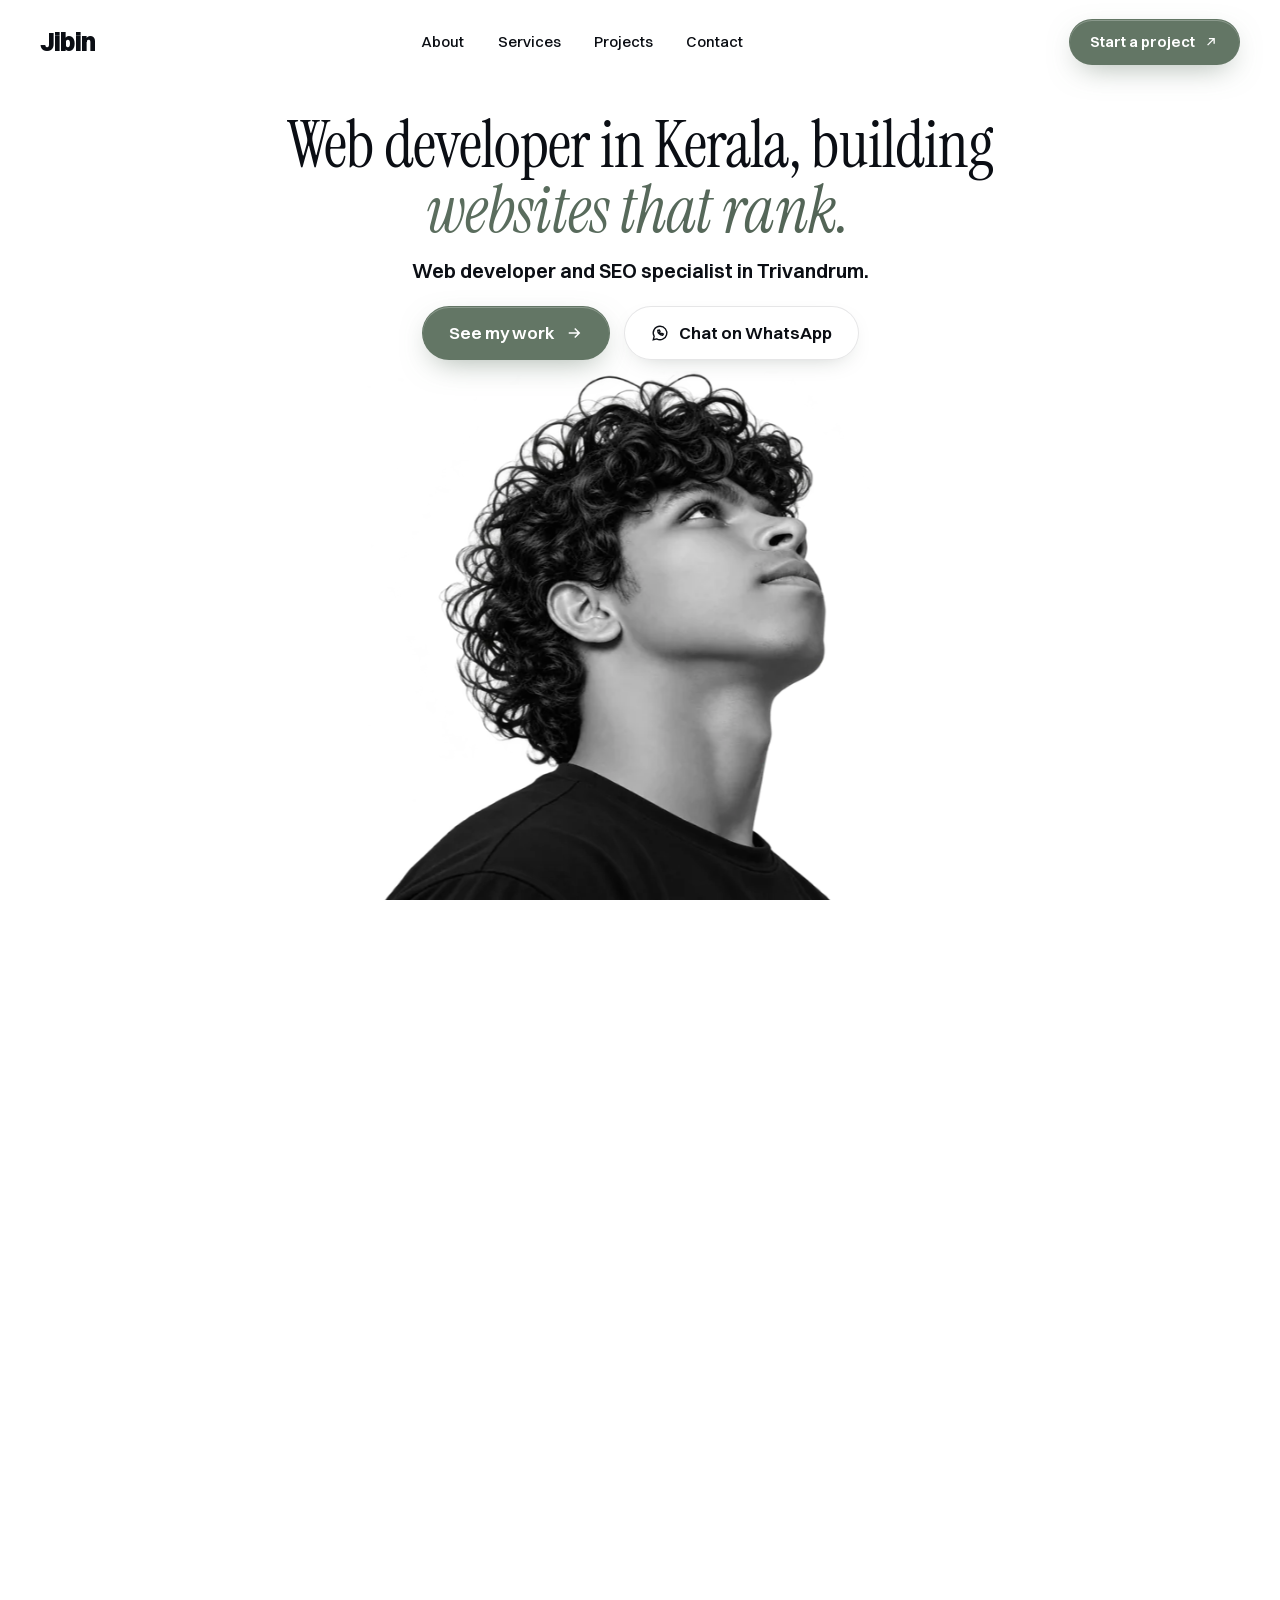
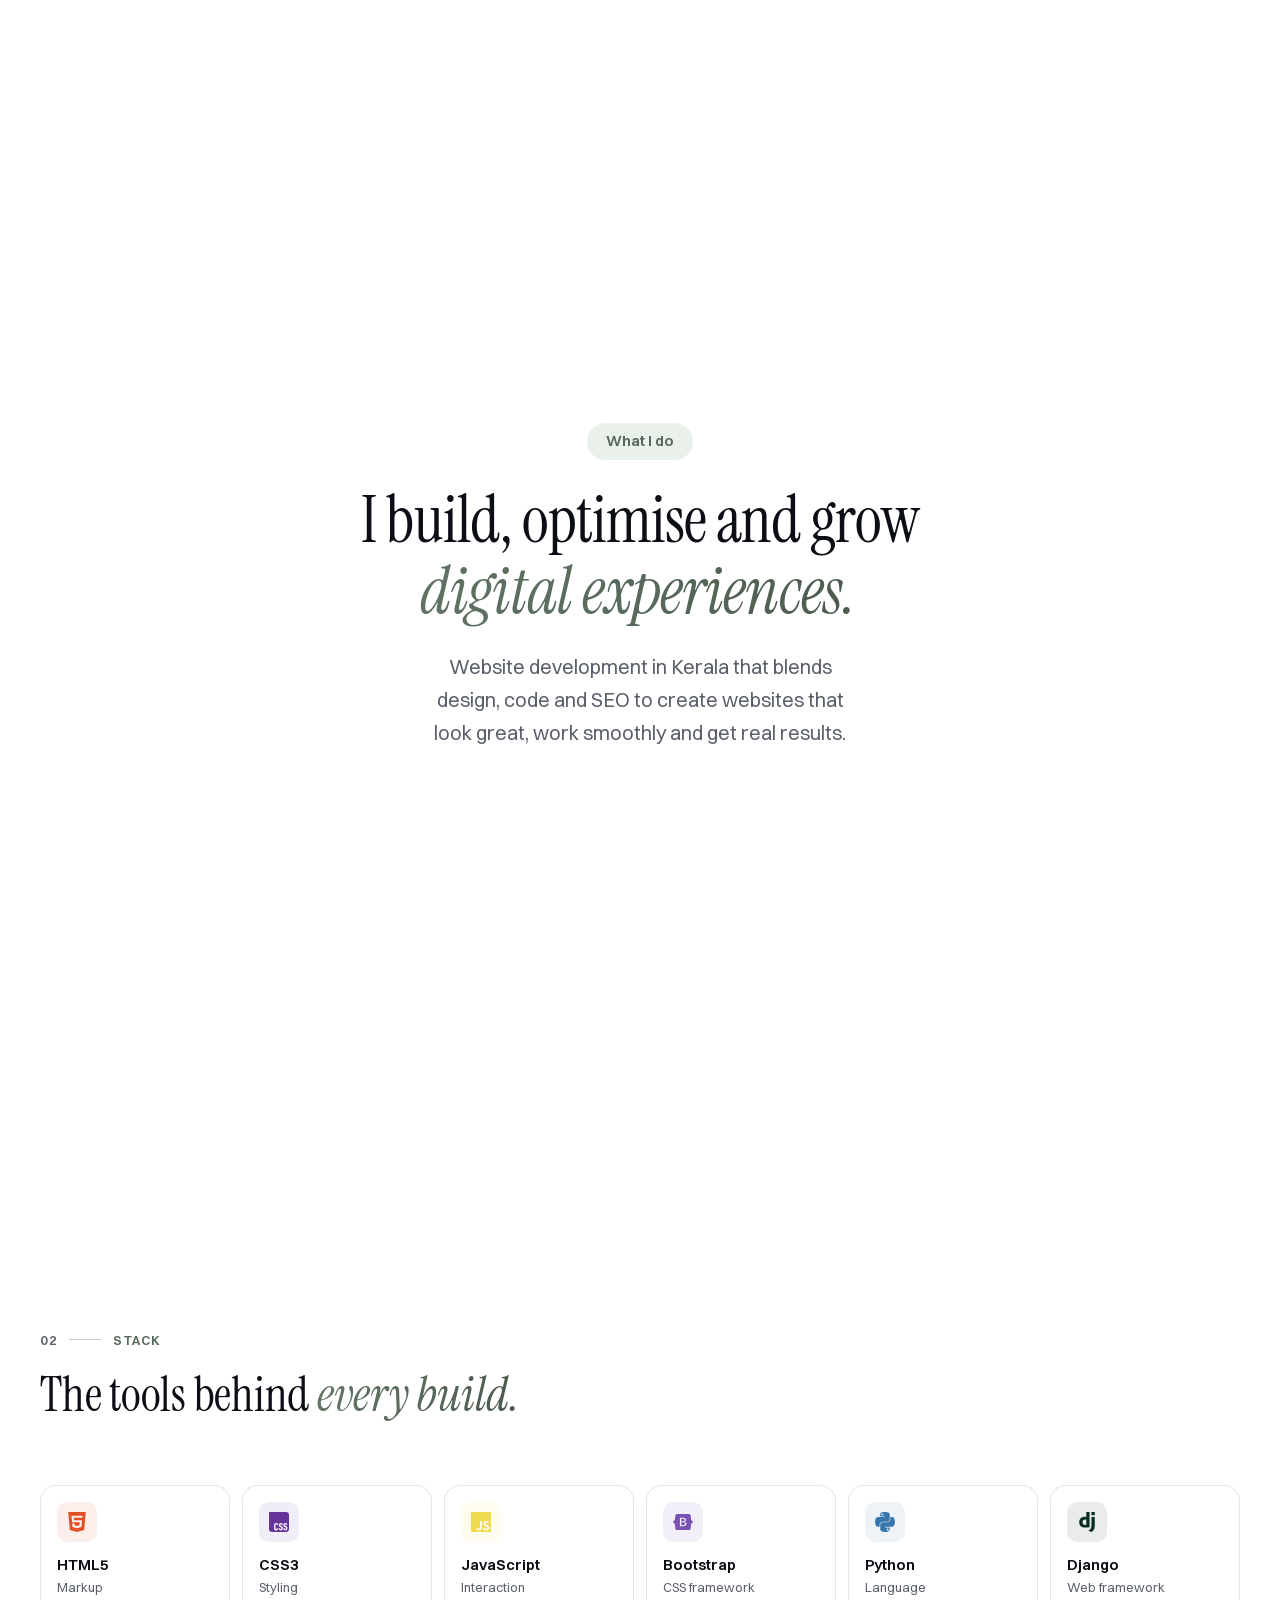
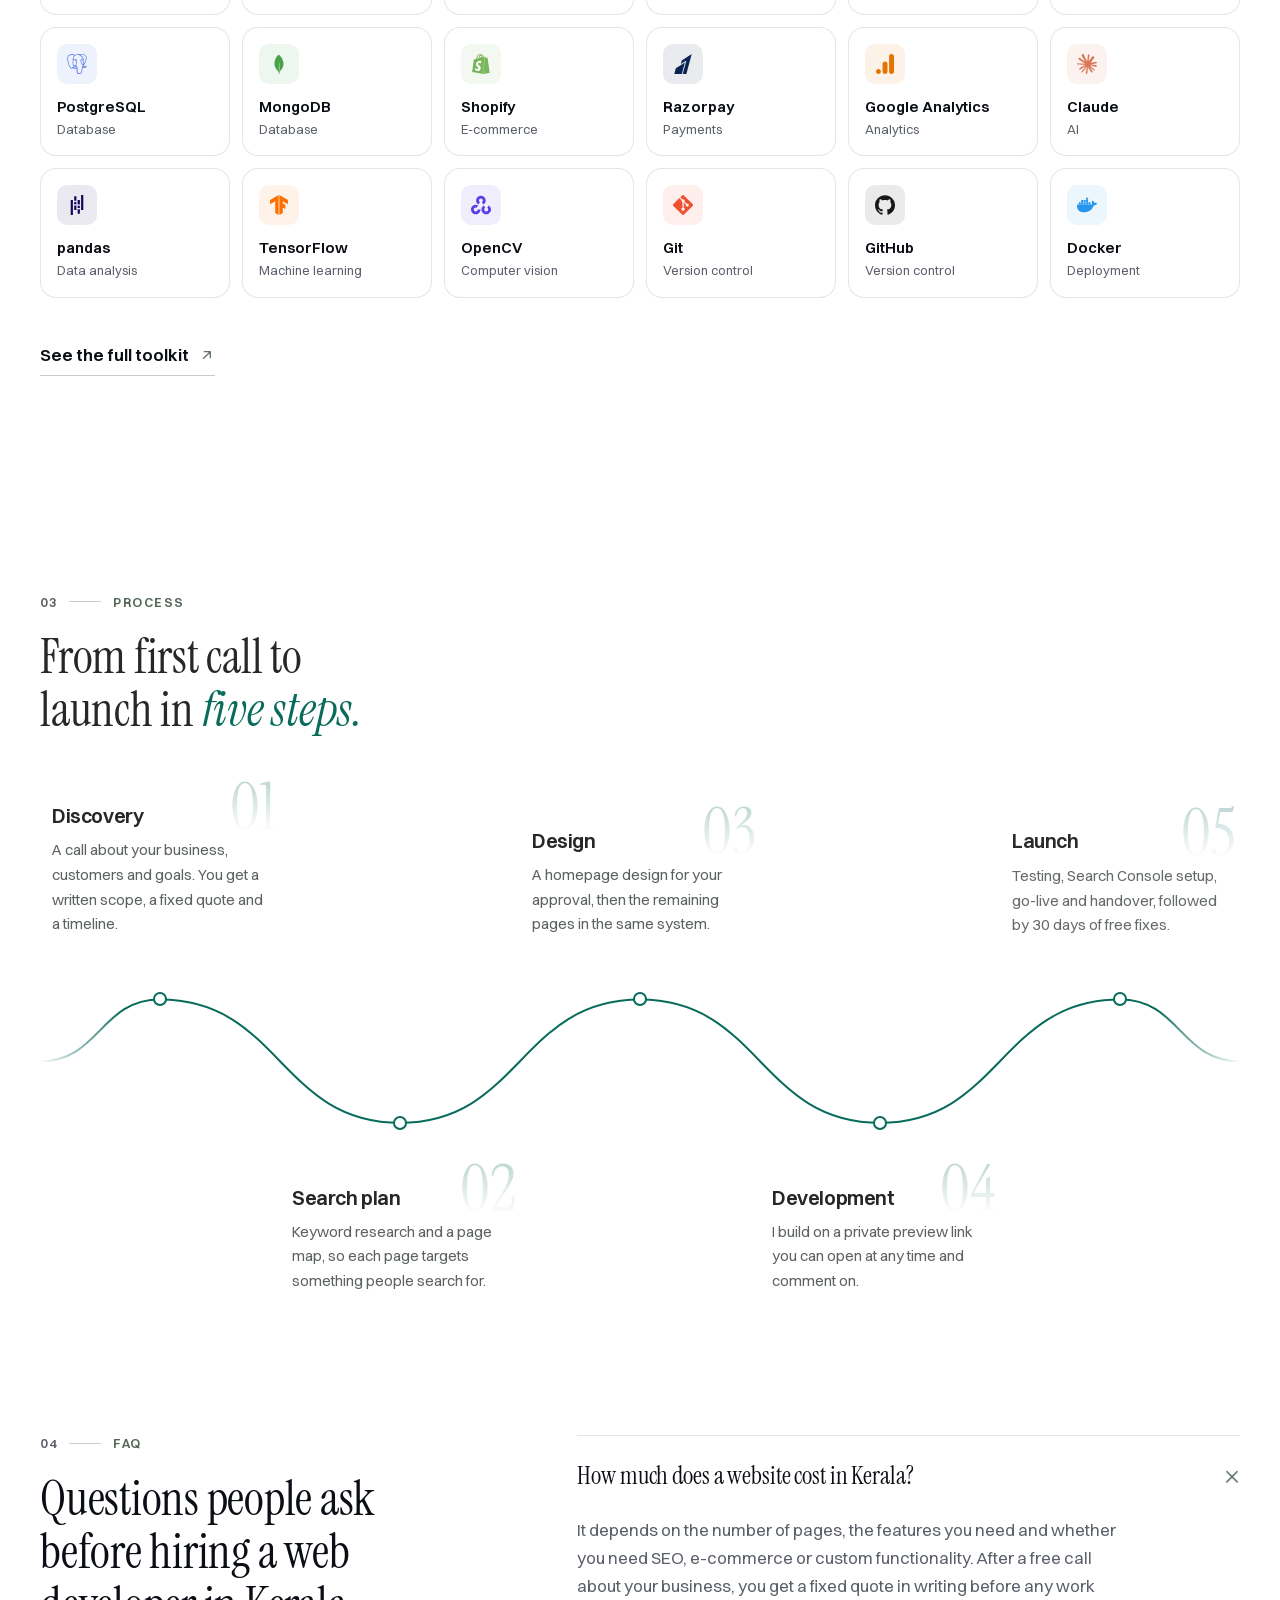
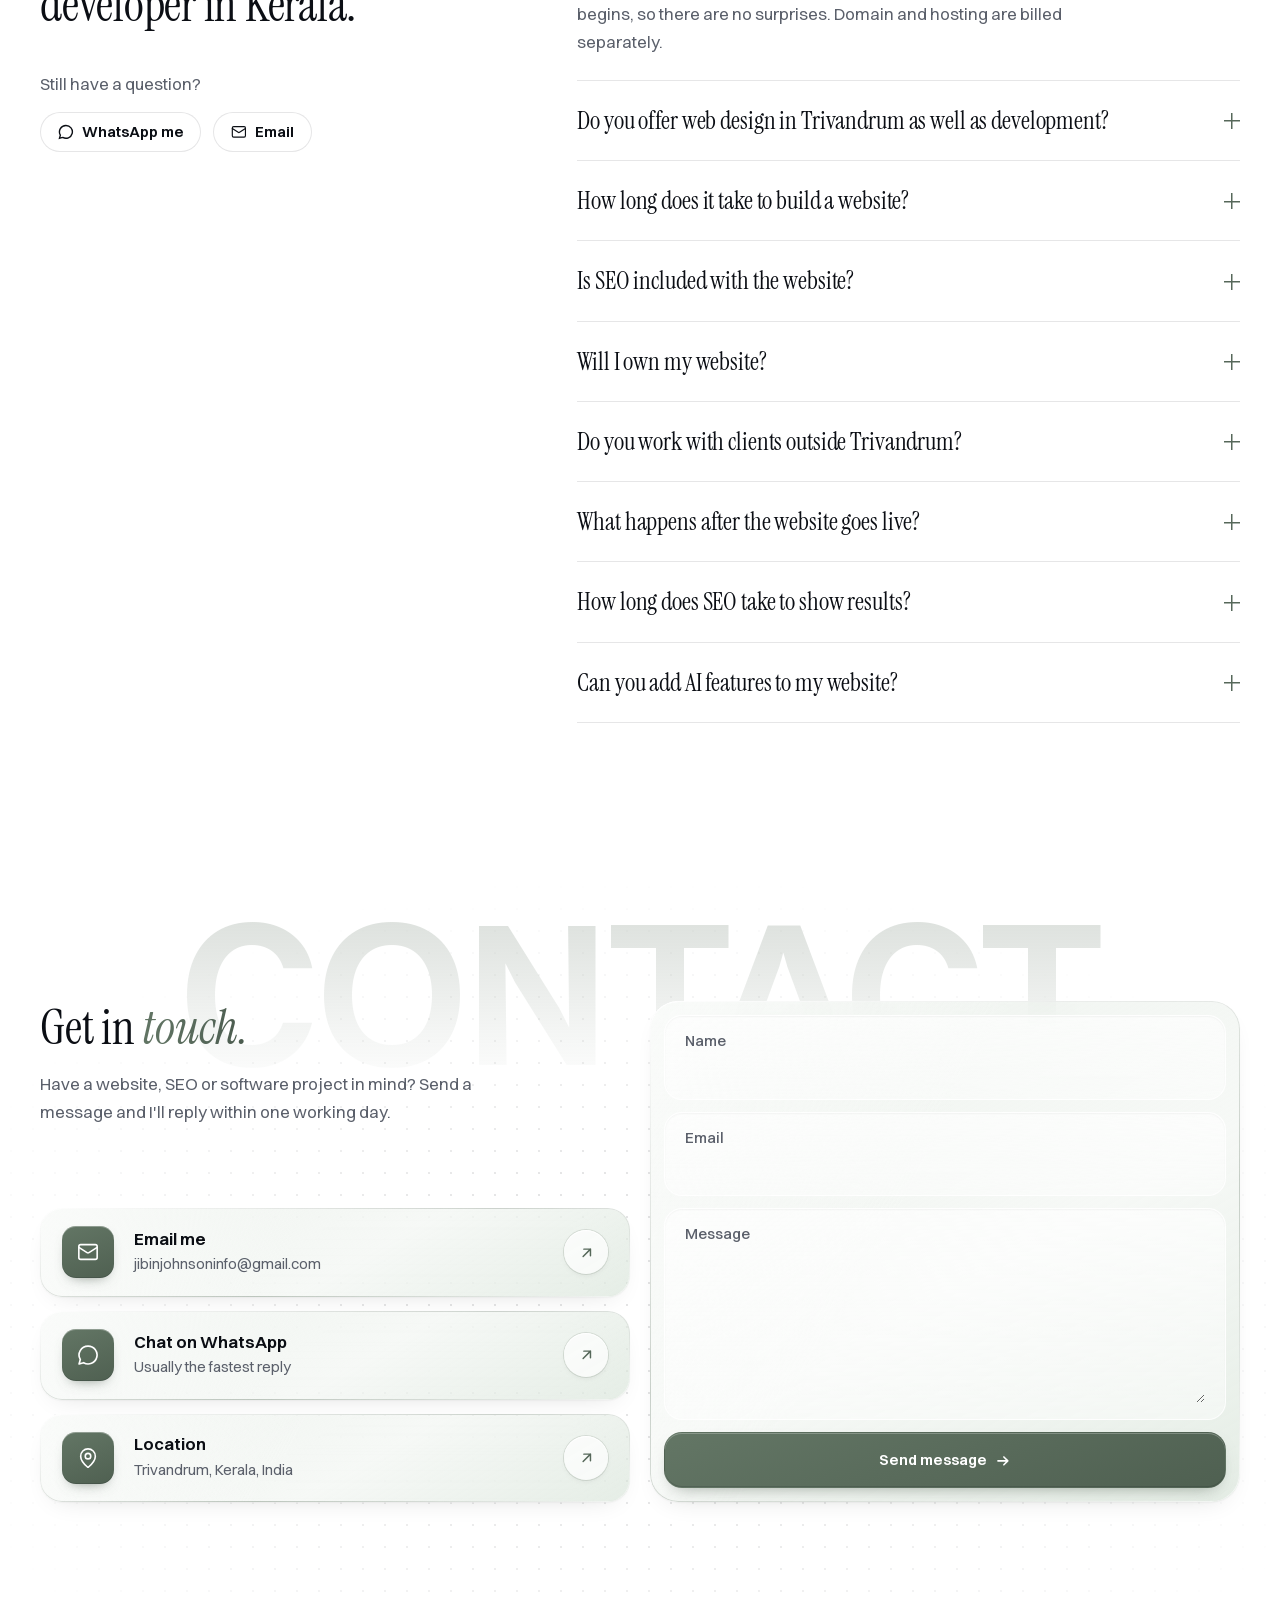
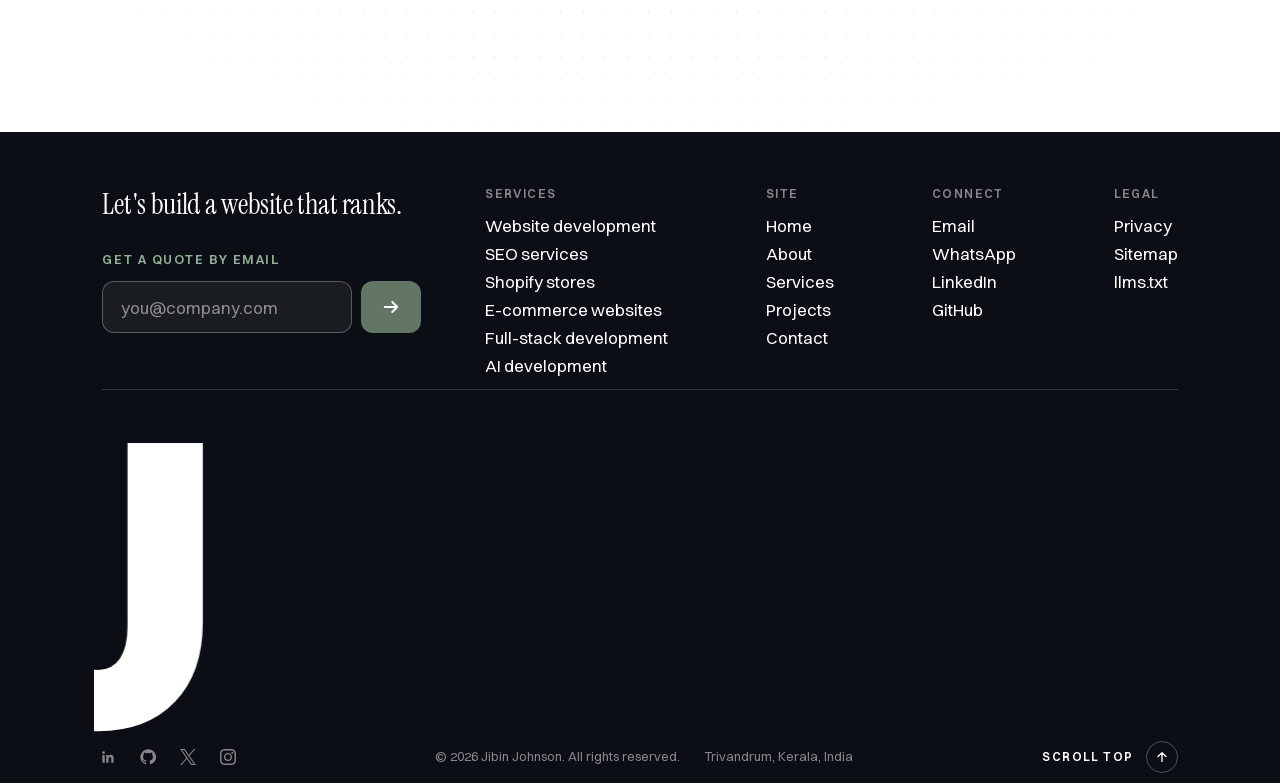
==== commit ac6806f7: "Footer: email quote CTA on the left, phone number hidden, wider side margins Co-Authored-By: Claude " ====
--- a/index.html
+++ b/index.html
@@ -29,7 +29,7 @@
 <link rel="preload" href="assets/fonts/Switzer-Variable.woff2" as="font" type="font/woff2" crossorigin>
 <link rel="preload" href="assets/fonts/InstrumentSerif-Regular.woff2" as="font" type="font/woff2" crossorigin>
 <link rel="preload" href="assets/img/hero-portrait-600.webp?v=4" as="image" imagesrcset="assets/img/hero-portrait-600.webp?v=4 600w, assets/img/hero-portrait-900.webp?v=4 900w, assets/img/hero-portrait-1000.webp?v=4 1000w, assets/img/hero-portrait.webp?v=4 1254w" imagesizes="(max-width: 767px) 80vw, 64vh" fetchpriority="high">
-<link rel="stylesheet" href="assets/css/main.css?v=224">
+<link rel="stylesheet" href="assets/css/main.css?v=230">
 <script>(function(r,w){r.className='js';try{var c=navigator.connection,s=w.sessionStorage;if(matchMedia('(prefers-reduced-motion: reduce)').matches||(c&&c.saveData)||s.getItem('signed'))return;s.setItem('signed','1')}catch(e){return}r.className+=' is-signing';w.__signT0=performance.now();w.__signT=setTimeout(function(){r.classList.remove('is-signing');document.dispatchEvent(new Event('sign:done'))},1400)})(document.documentElement,window)</script>
 <script type="application/ld+json">{"@context":"https://schema.org","@graph":[{"@type":"WebSite","@id":"https://jibinjohnson.in/#website","url":"https://jibinjohnson.in/","name":"Jibin Johnson","inLanguage":"en-IN","publisher":{"@id":"https://jibinjohnson.in/#person"}},{"@type":"Person","@id":"https://jibinjohnson.in/#person","name":"Jibin Johnson","url":"https://jibinjohnson.in/","image":"https://jibinjohnson.in/assets/img/about-portrait.webp","jobTitle":"Web Developer and SEO Specialist","email":"jibinjohnsoninfo@gmail.com","telephone":"+917736208172","address":{"@type":"PostalAddress","addressLocality":"Thiruvananthapuram","addressRegion":"Kerala","addressCountry":"IN"},"alumniOf":[{"@type":"CollegeOrUniversity","name":"University of Madras"},{"@type":"EducationalOrganization","name":"Edure"}],"knowsAbout":["Web development","Search engine optimisation","Shopify","E-commerce development","Python","Django","Full-stack development","Artificial intelligence"],"sameAs":["https://www.linkedin.com/in/jibinjohnson/","https://github.com/Jibinjohnson11","https://x.com/jibinjohnsonn","https://www.instagram.com/jibinjohnson.in/"]},{"@type":"ProfessionalService","@id":"https://jibinjohnson.in/#business","name":"Jibin Johnson – Web Developer and SEO Specialist","url":"https://jibinjohnson.in/","image":"https://jibinjohnson.in/assets/img/og.png?v=2","telephone":"+917736208172","email":"jibinjohnsoninfo@gmail.com","founder":{"@id":"https://jibinjohnson.in/#person"},"address":{"@type":"PostalAddress","addressLocality":"Thiruvananthapuram","addressRegion":"Kerala","addressCountry":"IN"},"areaServed":[{"@type":"City","name":"Thiruvananthapuram"},{"@type":"State","name":"Kerala"},{"@type":"Country","name":"India"}],"hasOfferCatalog":{"@type":"OfferCatalog","name":"Services","itemListElement":[{"@type":"Offer","itemOffered":{"@type":"Service","name":"Website design and development","url":"https://jibinjohnson.in/website-development-kerala/"}},{"@type":"Offer","itemOffered":{"@type":"Service","name":"SEO services","url":"https://jibinjohnson.in/seo-services-kerala/"}},{"@type":"Offer","itemOffered":{"@type":"Service","name":"Shopify store development","url":"https://jibinjohnson.in/shopify-developer-kerala/"}},{"@type":"Offer","itemOffered":{"@type":"Service","name":"E-commerce website development","url":"https://jibinjohnson.in/ecommerce-website-development-kerala/"}},{"@type":"Offer","itemOffered":{"@type":"Service","name":"Full-stack and software development","url":"https://jibinjohnson.in/full-stack-developer-kerala/"}},{"@type":"Offer","itemOffered":{"@type":"Service","name":"AI development","url":"https://jibinjohnson.in/ai-developer-kerala/"}}]}},{"@type":"WebPage","@id":"https://jibinjohnson.in/#webpage","url":"https://jibinjohnson.in/","name":"Web Developer & Web Designer in Kerala | Jibin Johnson","description":"Web developer in Kerala and freelance web designer in Trivandrum. I design and build fast, SEO-first websites that rank on Google and bring in enquiries.","isPartOf":{"@id":"https://jibinjohnson.in/#website"},"inLanguage":"en-IN","about":{"@id":"https://jibinjohnson.in/#business"}},{"@type":"FAQPage","@id":"https://jibinjohnson.in/#faq","mainEntity":[{"@type":"Question","name":"How much does a website cost in Kerala?","acceptedAnswer":{"@type":"Answer","text":"It depends on the number of pages, the features you need and whether you need SEO, e-commerce or custom functionality. After a free call about your business, you get a fixed quote in writing before any work begins, so there are no surprises. Domain and hosting are billed separately."}},{"@type":"Question","name":"Do you offer web design in Trivandrum as well as development?","acceptedAnswer":{"@type":"Answer","text":"Yes. I'm a web designer in Trivandrum as well as a developer, so web design and website development in Trivandrum come from one person. Instead of hiring website designers in Trivandrum and a separate developer, you get the layout, code and SEO together. For businesses elsewhere, I work as a website designer in Kerala over calls and WhatsApp."}},{"@type":"Question","name":"How long does it take to build a website?","acceptedAnswer":{"@type":"Answer","text":"A landing page takes about a week and a business website two to three weeks once the content is ready. Web applications are scoped individually. Missing text and photos cause most delays, so I send a content checklist at the start."}},{"@type":"Question","name":"Is SEO included with the website?","acceptedAnswer":{"@type":"Answer","text":"Every website I build is SEO-ready at launch: keyword-mapped pages, clean headings, meta tags, schema markup, fast loading and Search Console setup. Ongoing SEO, which covers content, links and monthly reporting, is a separate monthly service."}},{"@type":"Question","name":"Will I own my website?","acceptedAnswer":{"@type":"Answer","text":"Yes. The domain, hosting, source code and all logins are registered in your name, and I hand everything over at launch."}},{"@type":"Question","name":"Do you work with clients outside Trivandrum?","acceptedAnswer":{"@type":"Answer","text":"Yes. I'm based in Trivandrum (Thiruvananthapuram) and meet local clients in person. Clients elsewhere in Kerala, India and abroad work with me over calls and WhatsApp."}},{"@type":"Question","name":"What happens after the website goes live?","acceptedAnswer":{"@type":"Answer","text":"You get 30 days of free fixes for anything that doesn't work as agreed. After that, I can quote for maintenance or new features whenever you need them."}},{"@type":"Question","name":"How long does SEO take to show results?","acceptedAnswer":{"@type":"Answer","text":"Most campaigns show movement in three to six months, depending on competition and the state of the site. No SEO expert in Kerala, or anywhere else, can honestly guarantee a position on Google. What I do provide is a monthly report showing rankings, clicks and the work completed."}},{"@type":"Question","name":"Can you add AI features to my website?","acceptedAnswer":{"@type":"Answer","text":"Yes. I build chat assistants that answer from your own content, automate repetitive content and reporting tasks, and add data features to web applications. I'll tell you plainly when AI isn't the right tool for the job."}}]}]}</script>
 </head>
@@ -236,13 +236,13 @@
 <div class="wrap">
 <footer class="foot">
 <div class="foot-top">
+<div class="foot-cta"><p class="foot-cta-title">Let's build a website that ranks.</p><form class="foot-form" action="https://api.web3forms.com/submit" method="POST" data-sending="Sending…" data-ok="Thanks. I reply within one working day."><input type="hidden" name="access_key" value="07d4da18-8893-40cc-b59f-8156f0a84335"><input type="hidden" name="subject" value="New quote request from the jibinjohnson.in footer"><input type="hidden" name="from_name" value="jibinjohnson.in"><input type="hidden" name="message" value="Quote request from the footer form: please reply to this email address."><input type="checkbox" name="botcheck" tabindex="-1" autocomplete="off" aria-hidden="true" hidden style="display:none"><label class="foot-cta-label" for="foot-email">Get a quote by email</label><div class="foot-form-row"><input id="foot-email" type="email" name="email" required autocomplete="email" placeholder="you@company.com"><button class="foot-send" type="submit" aria-label="Send"><svg viewBox="0 0 16 16" fill="none" stroke="currentColor" stroke-width="1.6" stroke-linecap="round" stroke-linejoin="round" aria-hidden="true"><path d="M3 8h10M9 4l4 4-4 4"/></svg></button></div><p class="form-status" role="status" aria-live="polite"></p></form></div>
 <div class="foot-nav">
 <div><h3>Services</h3><ul><li><a href="website-development-kerala/">Website development</a></li><li><a href="seo-services-kerala/">SEO services</a></li><li><a href="shopify-developer-kerala/">Shopify stores</a></li><li><a href="ecommerce-website-development-kerala/">E-commerce websites</a></li><li><a href="full-stack-developer-kerala/">Full-stack development</a></li><li><a href="ai-developer-kerala/">AI development</a></li></ul></div>
 <div><h3>Site</h3><ul><li><a href="./">Home</a></li><li><a href="about/">About</a></li><li><a href="services/">Services</a></li><li><a href="projects/">Projects</a></li><li><a href="contact/">Contact</a></li></ul></div>
-<div><h3>Connect</h3><ul><li><a href="tel:+917736208172">+91 77362 08172</a></li><li><a href="mailto:jibinjohnsoninfo@gmail.com">Email</a></li><li><a href="https://wa.me/917736208172?text=Hi%20Jibin%2C%20I%27d%20like%20to%20talk%20about%20a%20project." target="_blank" rel="noopener">WhatsApp</a></li><li><a href="https://www.linkedin.com/in/jibinjohnson/" target="_blank" rel="noopener">LinkedIn</a></li><li><a href="https://github.com/Jibinjohnson11" target="_blank" rel="noopener">GitHub</a></li></ul></div>
+<div><h3>Connect</h3><ul><li><a href="mailto:jibinjohnsoninfo@gmail.com">Email</a></li><li><a href="https://wa.me/917736208172?text=Hi%20Jibin%2C%20I%27d%20like%20to%20talk%20about%20a%20project." target="_blank" rel="noopener">WhatsApp</a></li><li><a href="https://www.linkedin.com/in/jibinjohnson/" target="_blank" rel="noopener">LinkedIn</a></li><li><a href="https://github.com/Jibinjohnson11" target="_blank" rel="noopener">GitHub</a></li></ul></div>
 <div><h3>Legal</h3><ul><li><a href="privacy/">Privacy</a></li><li><a href="sitemap.xml">Sitemap</a></li><li><a href="llms.txt">llms.txt</a></li></ul></div>
 </div>
-<div class="foot-cta"><p class="foot-cta-title">Let's build a website <span class="muted">that ranks.</span></p><div class="cta-row"><a class="btn btn-fill" href="contact/">Start a project</a><a class="btn btn-line" href="https://wa.me/917736208172?text=Hi%20Jibin%2C%20I%27d%20like%20to%20talk%20about%20a%20project." target="_blank" rel="noopener"><svg viewBox="0 0 16 16" fill="none" stroke="currentColor" stroke-width="1.4" aria-hidden="true"><path d="M8 1.5a6.5 6.5 0 0 0-5.6 9.8l-.9 3.2 3.3-.9A6.5 6.5 0 1 0 8 1.5z"/></svg>Chat on WhatsApp</a></div></div>
 </div>
 <div class="wm" role="img" aria-label="JIBIN">JIBIN</div>
 <div class="legal"><ul class="social"><li><a href="https://www.linkedin.com/in/jibinjohnson/" target="_blank" rel="noopener" aria-label="LinkedIn"><svg viewBox="0 0 24 24" fill="currentColor" aria-hidden="true"><path d="M20.45 20.45h-3.56v-5.57c0-1.33-.02-3.04-1.85-3.04-1.85 0-2.14 1.45-2.14 2.94v5.67H9.35V9h3.41v1.56h.05c.48-.9 1.64-1.85 3.37-1.85 3.6 0 4.27 2.37 4.27 5.46v6.28zM5.34 7.43a2.06 2.06 0 1 1 0-4.13 2.06 2.06 0 0 1 0 4.13zM7.12 20.45H3.56V9h3.56v11.45z"/></svg></a></li><li><a href="https://github.com/Jibinjohnson11" target="_blank" rel="noopener" aria-label="GitHub"><svg viewBox="0 0 24 24" fill="currentColor" aria-hidden="true"><path d="M12 .5a11.5 11.5 0 0 0-3.64 22.41c.58.1.79-.25.79-.56v-2c-3.2.7-3.88-1.37-3.88-1.37-.52-1.33-1.28-1.69-1.28-1.69-1.04-.71.08-.7.08-.7 1.15.08 1.76 1.19 1.76 1.19 1.03 1.76 2.69 1.25 3.35.96.1-.75.4-1.25.73-1.54-2.55-.29-5.24-1.28-5.24-5.69 0-1.26.45-2.29 1.19-3.09-.12-.29-.52-1.46.11-3.05 0 0 .97-.31 3.17 1.18a11 11 0 0 1 5.77 0c2.2-1.49 3.17-1.18 3.17-1.18.63 1.59.23 2.76.11 3.05.74.8 1.19 1.83 1.19 3.09 0 4.42-2.69 5.39-5.26 5.68.41.36.78 1.06.78 2.14v3.17c0 .31.21.67.8.56A11.5 11.5 0 0 0 12 .5z"/></svg></a></li><li><a href="https://x.com/jibinjohnsonn" target="_blank" rel="noopener" aria-label="X"><svg viewBox="0 0 24 24" fill="currentColor" aria-hidden="true"><path d="M14.234 10.162 22.977 0h-2.072l-7.591 8.824L7.251 0H.258l9.168 13.343L.258 24H2.33l8.016-9.318L16.749 24h6.993zm-2.837 3.299-.929-1.329L3.076 1.56h3.182l5.965 8.532.929 1.329 7.754 11.09h-3.182z"/></svg></a></li><li><a href="https://www.instagram.com/jibinjohnson.in/" target="_blank" rel="noopener" aria-label="Instagram"><svg viewBox="0 0 24 24" fill="currentColor" aria-hidden="true"><path d="M7.0301.084c-1.2768.0602-2.1487.264-2.911.5634-.7888.3075-1.4575.72-2.1228 1.3877-.6652.6677-1.075 1.3368-1.3802 2.127-.2954.7638-.4956 1.6365-.552 2.914-.0564 1.2775-.0689 1.6882-.0626 4.947.0062 3.2586.0206 3.6671.0825 4.9473.061 1.2765.264 2.1482.5635 2.9107.308.7889.72 1.4573 1.388 2.1228.6679.6655 1.3365 1.0743 2.1285 1.38.7632.295 1.6361.4961 2.9134.552 1.2773.056 1.6884.069 4.9462.0627 3.2578-.0062 3.668-.0207 4.9478-.0814 1.28-.0607 2.147-.2652 2.9098-.5633.7889-.3086 1.4578-.72 2.1228-1.3881.665-.6682 1.0745-1.3378 1.3795-2.1284.2957-.7632.4966-1.636.552-2.9124.056-1.2809.0692-1.6898.063-4.948-.0063-3.2583-.021-3.6668-.0817-4.9465-.0607-1.2797-.264-2.1487-.5633-2.9117-.3084-.7889-.72-1.4568-1.3876-2.1228C21.2982 1.33 20.628.9208 19.8378.6165 19.074.321 18.2017.1197 16.9244.0645 15.6471.0093 15.236-.005 11.977.0014 8.718.0076 8.31.0215 7.0301.0839m.1402 21.6932c-1.17-.0509-1.8053-.2453-2.2287-.408-.5606-.216-.96-.4771-1.3819-.895-.422-.4178-.6811-.8186-.9-1.378-.1644-.4234-.3624-1.058-.4171-2.228-.0595-1.2645-.072-1.6442-.079-4.848-.007-3.2037.0053-3.583.0607-4.848.05-1.169.2456-1.805.408-2.2282.216-.5613.4762-.96.895-1.3816.4188-.4217.8184-.6814 1.3783-.9003.423-.1651 1.0575-.3614 2.227-.4171 1.2655-.06 1.6447-.072 4.848-.079 3.2033-.007 3.5835.005 4.8495.0608 1.169.0508 1.8053.2445 2.228.408.5608.216.96.4754 1.3816.895.4217.4194.6816.8176.9005 1.3787.1653.4217.3617 1.056.4169 2.2263.0602 1.2655.0739 1.645.0796 4.848.0058 3.203-.0055 3.5834-.061 4.848-.051 1.17-.245 1.8055-.408 2.2294-.216.5604-.4763.96-.8954 1.3814-.419.4215-.8181.6811-1.3783.9-.4224.1649-1.0577.3617-2.2262.4174-1.2656.0595-1.6448.072-4.8493.079-3.2045.007-3.5825-.006-4.848-.0608M16.953 5.5864A1.44 1.44 0 1 0 18.39 4.144a1.44 1.44 0 0 0-1.437 1.4424M5.8385 12.012c.0067 3.4032 2.7706 6.1557 6.173 6.1493 3.4026-.0065 6.157-2.7701 6.1506-6.1733-.0065-3.4032-2.771-6.1565-6.174-6.1498-3.403.0067-6.156 2.771-6.1496 6.1738M8 12.0077a4 4 0 1 1 4.008 3.9921A3.9996 3.9996 0 0 1 8 12.0077"/></svg></a></li></ul><p class="legal-copy"><span>© <span data-year>2026</span> Jibin Johnson. All rights reserved.</span><span>Trivandrum, Kerala, India</span></p><button class="to-top" type="button"><span>Scroll top</span><svg viewBox="0 0 16 16" fill="none" stroke="currentColor" stroke-width="1.5" stroke-linecap="round" stroke-linejoin="round" aria-hidden="true"><path d="M8 13V3M3.5 7.5 8 3l4.5 4.5"/></svg></button></div>
@@ -250,7 +250,7 @@
 </div>
 </section>
 <a class="wa" href="https://wa.me/917736208172?text=Hi%20Jibin%2C%20I%27d%20like%20to%20talk%20about%20a%20project." target="_blank" rel="noopener" aria-label="Chat on WhatsApp"><svg viewBox="0 0 16 16" fill="none" stroke="currentColor" stroke-width="1.4" aria-hidden="true"><path d="M8 1.5a6.5 6.5 0 0 0-5.6 9.8l-.9 3.2 3.3-.9A6.5 6.5 0 1 0 8 1.5z"/></svg></a>
-<script src="assets/js/main.js?v=45" defer></script>
+<script src="assets/js/main.js?v=46" defer></script>
 <script src="assets/js/vendor/gsap/gsap.min.js" defer></script>
 <script src="assets/js/vendor/gsap/ScrollTrigger.min.js" defer></script>
 <script src="assets/js/vendor/lenis/lenis.min.js?v=1.1.20" defer></script>
--- a/assets/css/main.css
+++ b/assets/css/main.css
@@ -348,7 +348,7 @@
    One dark band: link columns + CTA, divider, the giant "JIBIN" wordmark sliding in letter by letter, bottom bar. Motion classes are added by footer.js only, so without JS
    (and under reduced motion) everything is visible and static. */
 .end{
-  --wrap:1400px;--gut:clamp(1.5rem,3vw,2.5rem);   /* the footer's own, wider container */
+  --wrap:1200px;--gut:clamp(1.5rem,8vw,8rem);   /* the footer's own container, roomier side margins (user request) */
   --end-muted:rgba(255,255,255,.5);                /* muted footer text: 5.2:1 on --ink */
   --end-line:rgba(255,255,255,.15);                /* dividers */
   --roll:cubic-bezier(.2,.7,.2,1);                 /* scroll-top arrow */
@@ -367,19 +367,28 @@
 .hero .contact-grid{align-items:start}
 .contact-grid .cta-row+.reach{margin-top:2.5rem}
 
-/* top row: the four link columns on the left, the CTA on the right (stacked below 1100px) */
-.foot-top{display:grid;grid-template-columns:minmax(0,1fr) auto;gap:2.5rem clamp(2.5rem,5vw,6rem);align-items:start}
+/* top row: the CTA on the left, the four link columns on the right (stacked below 1100px, CTA first) */
+.foot-top{display:grid;grid-template-columns:auto minmax(0,1fr);gap:2.5rem clamp(2.5rem,5vw,6rem);align-items:start}
 .foot-top>*{min-width:0}
 /* link columns: each as wide as its longest link, the free space shared evenly between them */
 .foot-nav{display:grid;grid-template-columns:repeat(4,max-content);justify-content:space-between;gap:2.5rem 2rem;overflow-wrap:anywhere}
-/* CTA on the right: plain text and buttons on the dark band, no card */
-.foot-cta-title{font-size:var(--fs-xl);font-weight:var(--fw-regular);line-height:var(--lh-title);letter-spacing:var(--ls-lead);color:var(--bg)}
-.foot-cta-title .muted{color:var(--end-muted)}
-.foot-cta .cta-row{margin-top:1.5rem;gap:.6rem}
-/* the CTA is as wide as its two buttons (on one row), so its right edge sits on the container edge like the divider and "Scroll top"; the title wraps inside that width */
-.foot-cta{width:min-content}
-.foot-cta .cta-row{flex-wrap:nowrap}
-.foot-cta .btn{padding-inline:1.1rem;white-space:nowrap}
+/* CTA on the left (user reference, Nov 2026): a serif line, a sage label and an email field with a square sage arrow button (Web3Forms, sent by main.js) */
+.foot-cta{width:min(27rem,100%)}
+@media (min-width:1100px) and (max-width:1279px){.foot-cta{width:min(22rem,100%)}}   /* room for the four columns beside it with the wide side margins */
+.foot-cta-title{font-family:var(--display);font-size:var(--fs-xl);font-weight:var(--fw-regular);line-height:var(--lh-title);letter-spacing:var(--ls-lead);color:var(--bg)}
+.foot-cta-label{display:block;margin-top:1.75rem;font-size:var(--fs-xs);font-weight:var(--fw-semibold);letter-spacing:var(--ls-label);line-height:var(--lh-title);text-transform:uppercase;color:var(--accent)}
+.foot-form-row{display:flex;gap:.6rem;margin-top:.875rem}
+.foot-form-row input{flex:1;min-width:0;height:3.25rem;padding:0 1.1rem;border:1px solid var(--line-strong);border-radius:12px;background:rgba(255,255,255,.06);
+  font:inherit;font-size:var(--fs-base);color:var(--bg);transition:border-color .2s,background-color .2s}
+.foot-form-row input::placeholder{color:var(--end-muted)}
+.foot-form-row input:focus{border-color:var(--accent);background:rgba(255,255,255,.09)}
+.foot-send{flex:none;display:grid;place-items:center;width:3.75rem;height:3.25rem;padding:0;border:0;border-radius:12px;background:var(--accent-btn);color:var(--bg);cursor:pointer;transition:background-color .2s}
+.foot-send:hover{background:var(--accent-btn-hover)}
+.foot-send:disabled{opacity:.6;cursor:progress}
+.foot-send svg{width:1.25rem;height:1.25rem}
+.foot-form .form-status{margin-top:.6rem;color:var(--end-muted)}
+.foot-form .form-status:empty{display:none}
+.foot-form .form-status.ok{color:var(--accent)}
 /* secondary button on the dark band: an outline, quieter than the sage primary (as .btn-line is on light pages) */
 .end .btn-line{background:transparent;border-color:var(--line-strong);color:var(--bg)}
 .end .btn-line:hover{background:rgba(255,255,255,.08);border-color:var(--bg)}
@@ -425,7 +434,6 @@
   .foot-top{grid-template-columns:minmax(0,1fr)}
   .foot-nav{grid-template-columns:repeat(4,minmax(0,1fr));justify-content:stretch}
   .foot-cta{width:auto;max-width:34rem}
-  .foot-cta .cta-row{flex-wrap:wrap}
 }
 @media (max-width:1023px){
   /* 2 × 2: equal columns while they fit; on phones the first (Services, Connect) grows to its longest link and Site/Legal take the rest, so every link stays on one line down to 320px */
@@ -435,7 +443,6 @@
 @media (min-width:1024px){
   .end{padding-bottom:clamp(.5rem,1vh,.75rem)}
   /* link columns + CTA */
-  .foot-cta .cta-row{margin-top:clamp(.9rem,2vh,1.5rem)}
   .foot h3{margin-bottom:clamp(.4rem,1.2vh,1rem)}
   .foot li{margin-bottom:0}
   /* wordmark: fitted to the width by footer.js */
@@ -455,7 +462,7 @@
   .legal-copy{flex-direction:column}
 }
 @media (prefers-reduced-motion:reduce){
-  .foot-nav a,.foot-nav a::after,.to-top svg{transition:none}   /* underline shows instantly */
+  .foot-nav a,.foot-nav a::after,.foot-form-row input,.foot-send,.to-top svg{transition:none}   /* underline shows instantly */
   .wm__char{transform:none;will-change:auto}   /* letters always shown, never move (footer.js doesn't drive them) */
 }
 
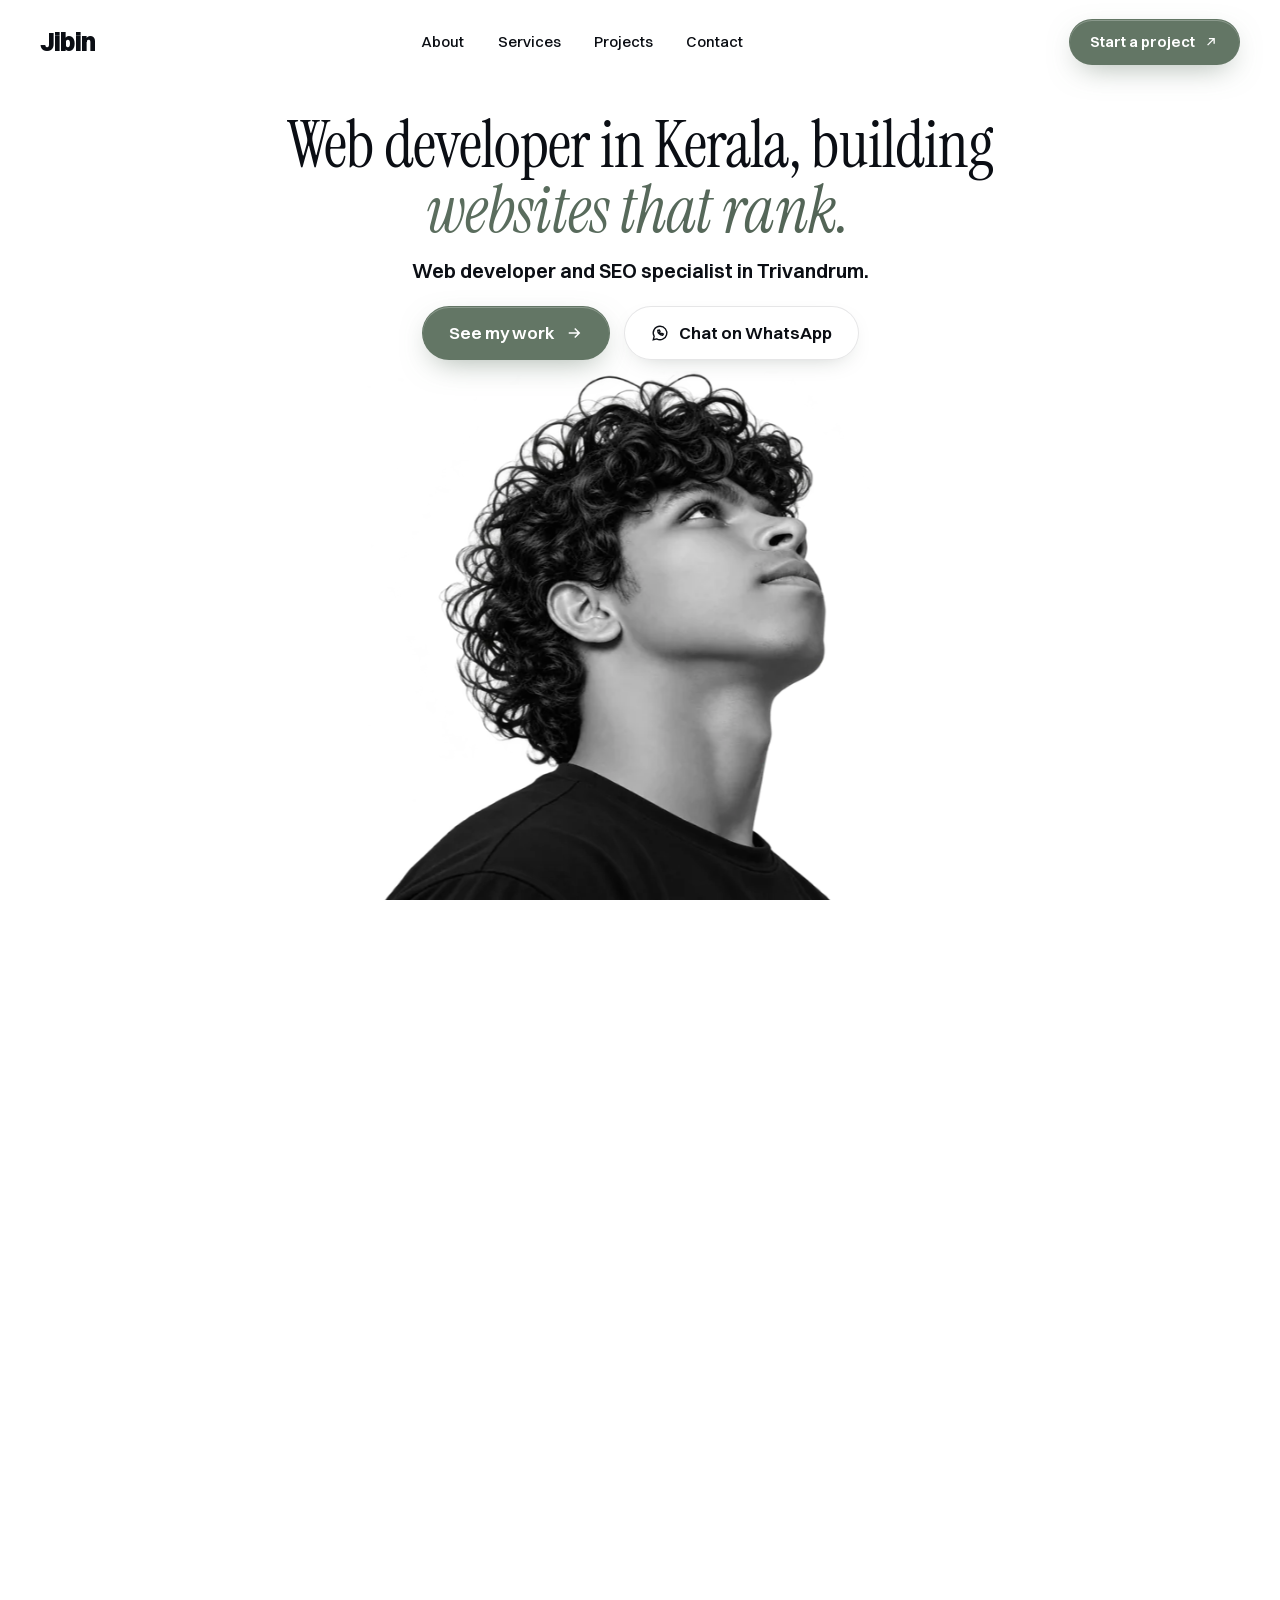
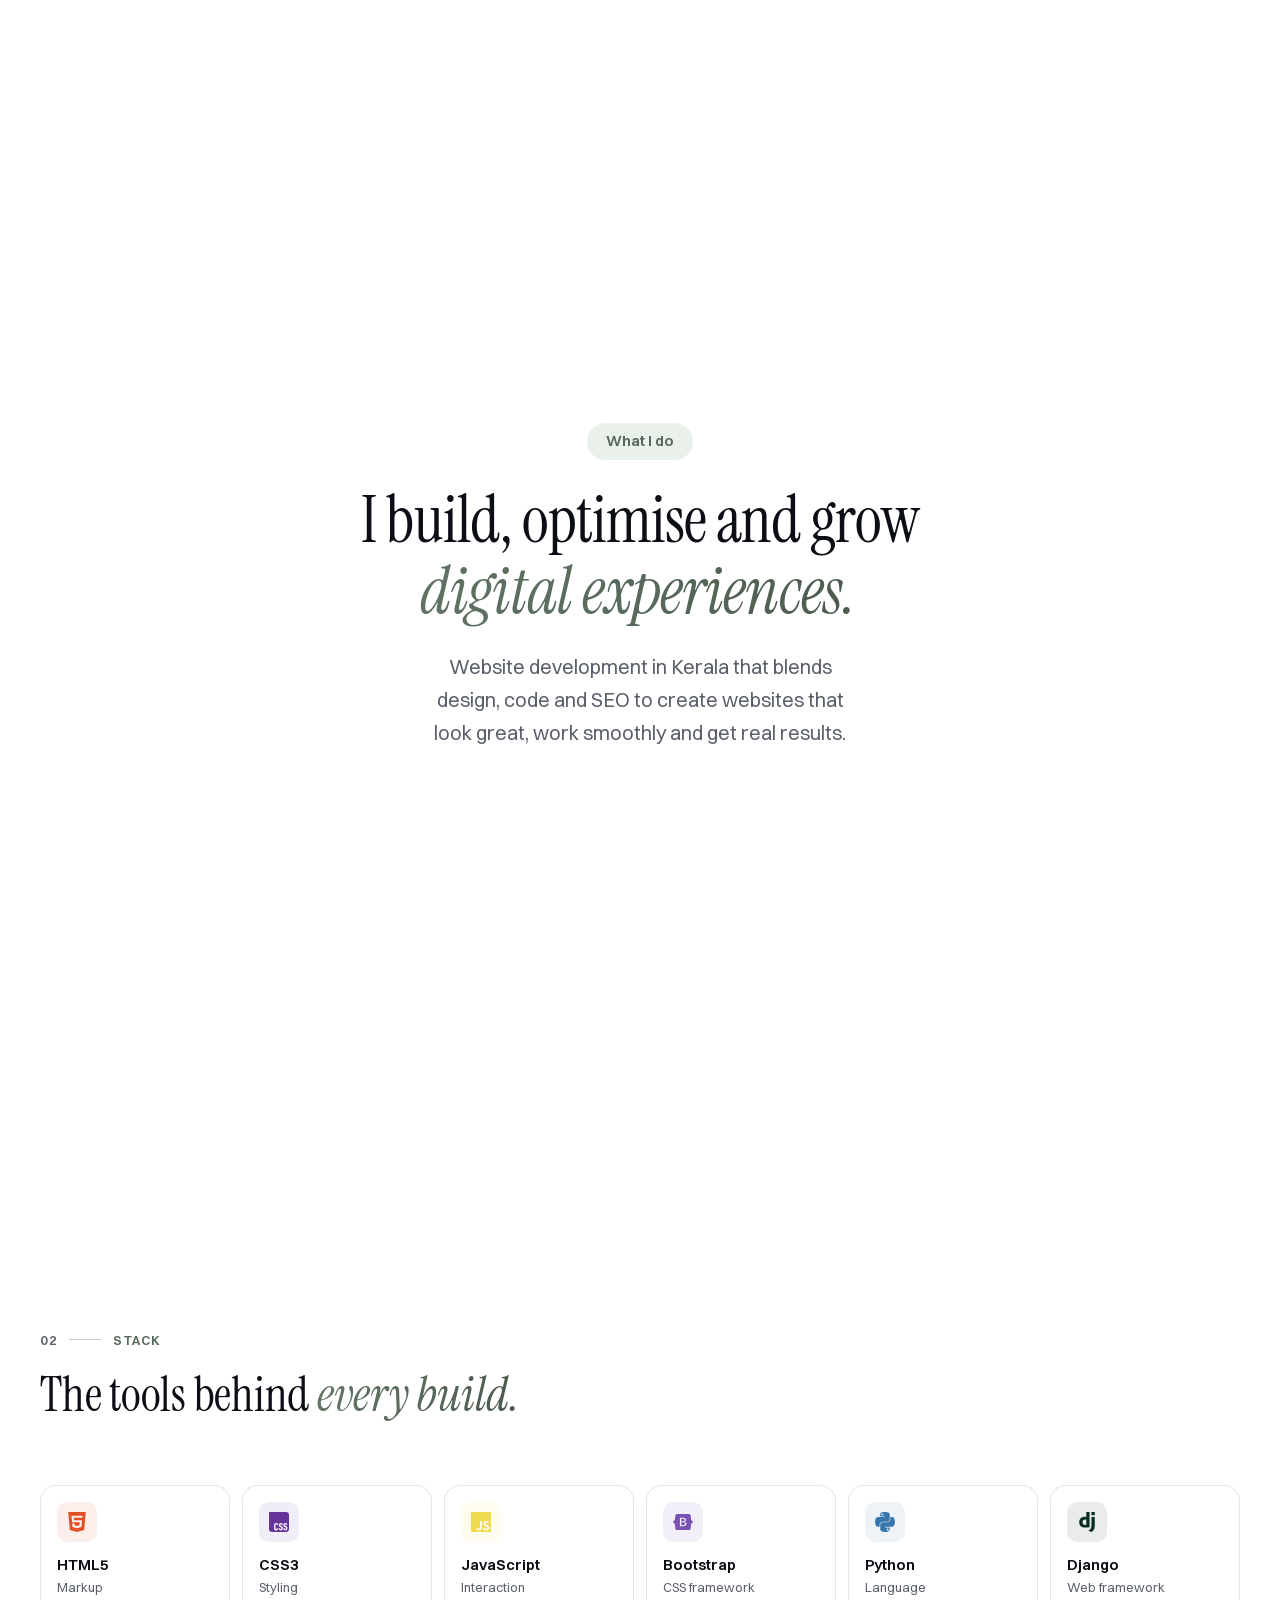
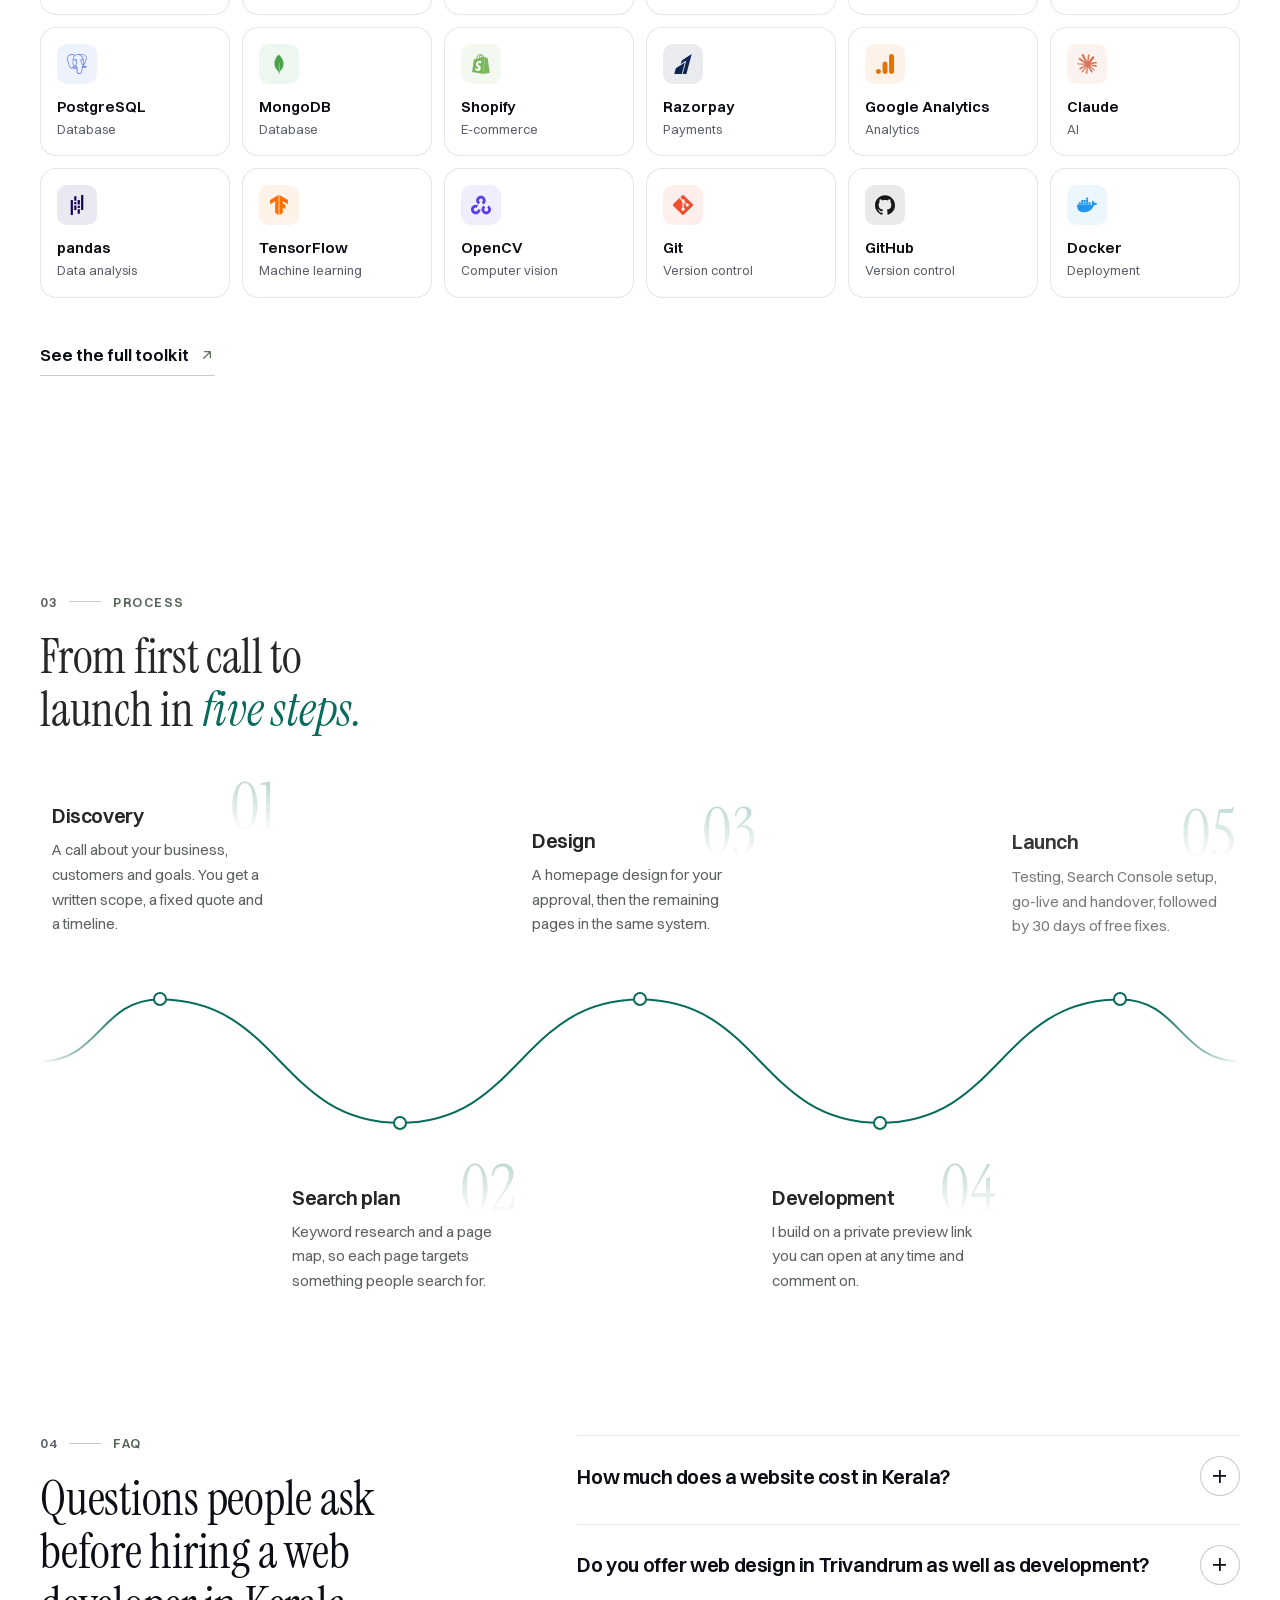
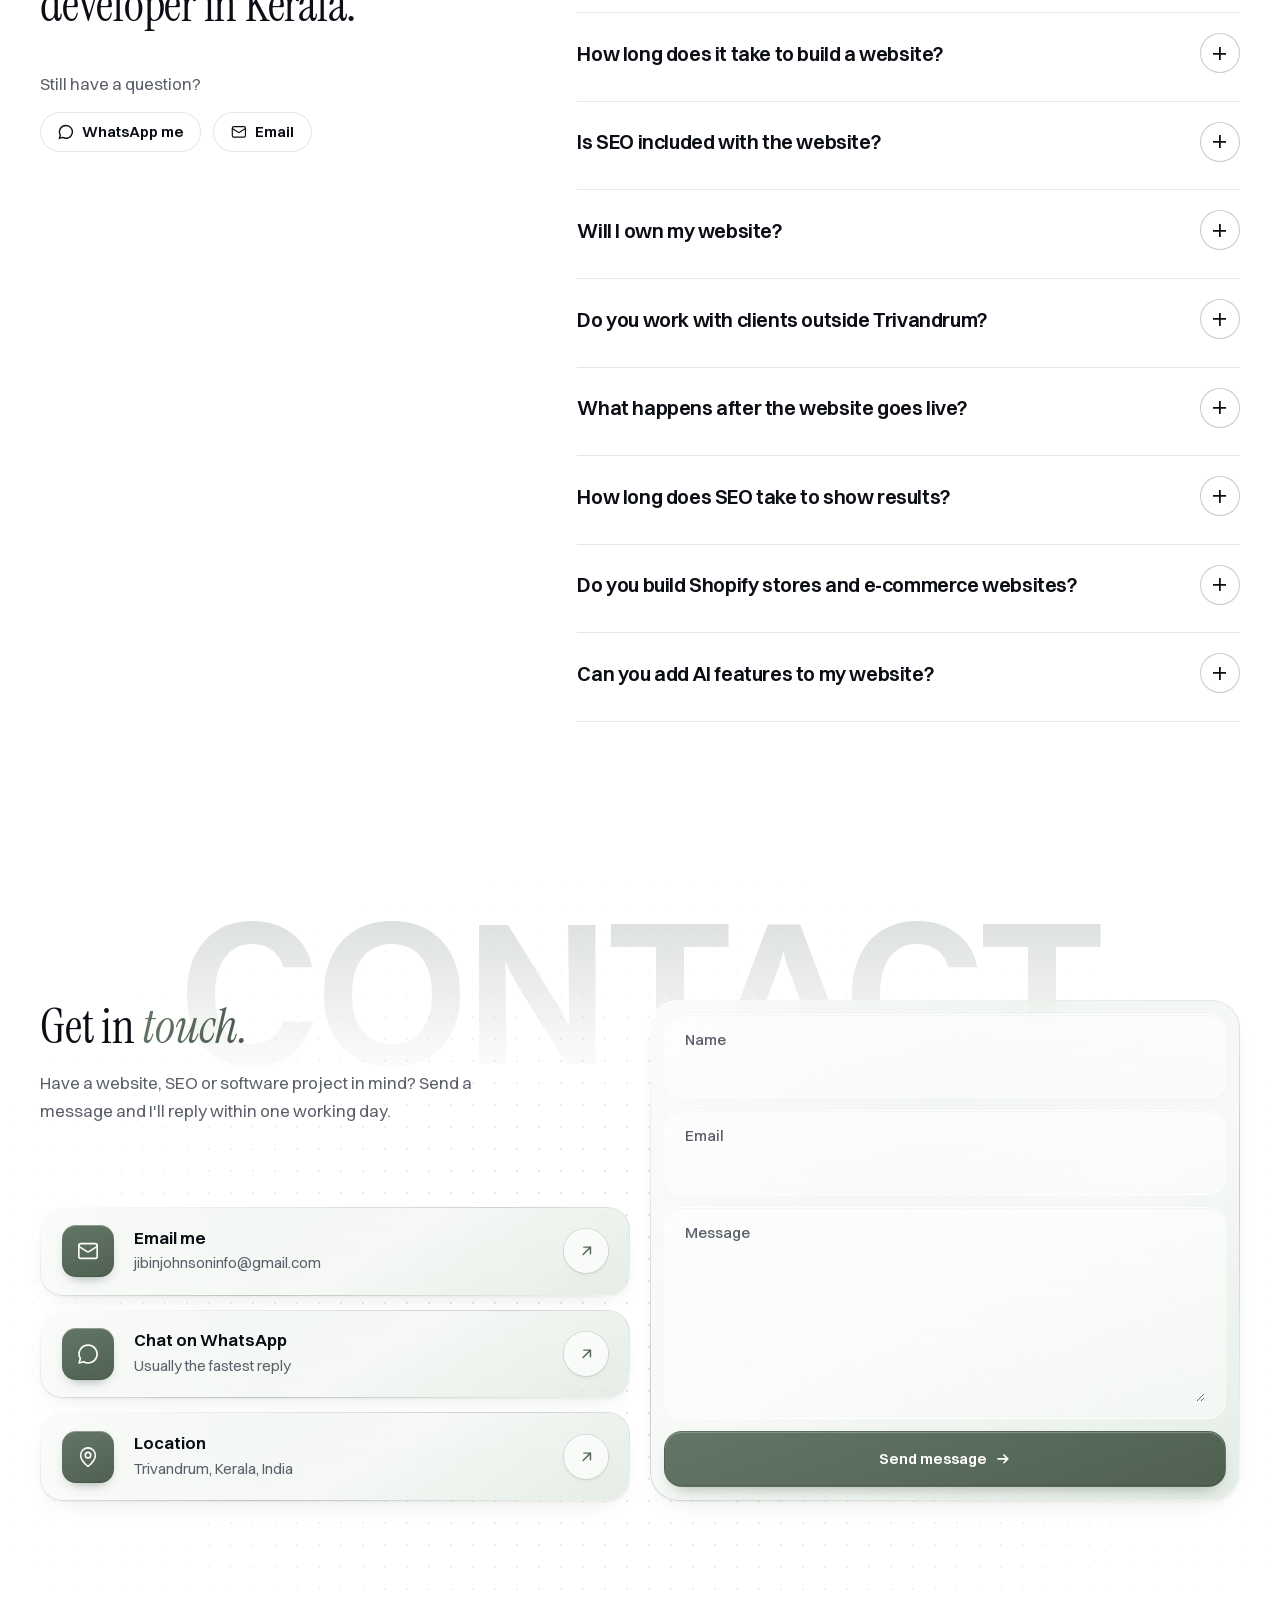
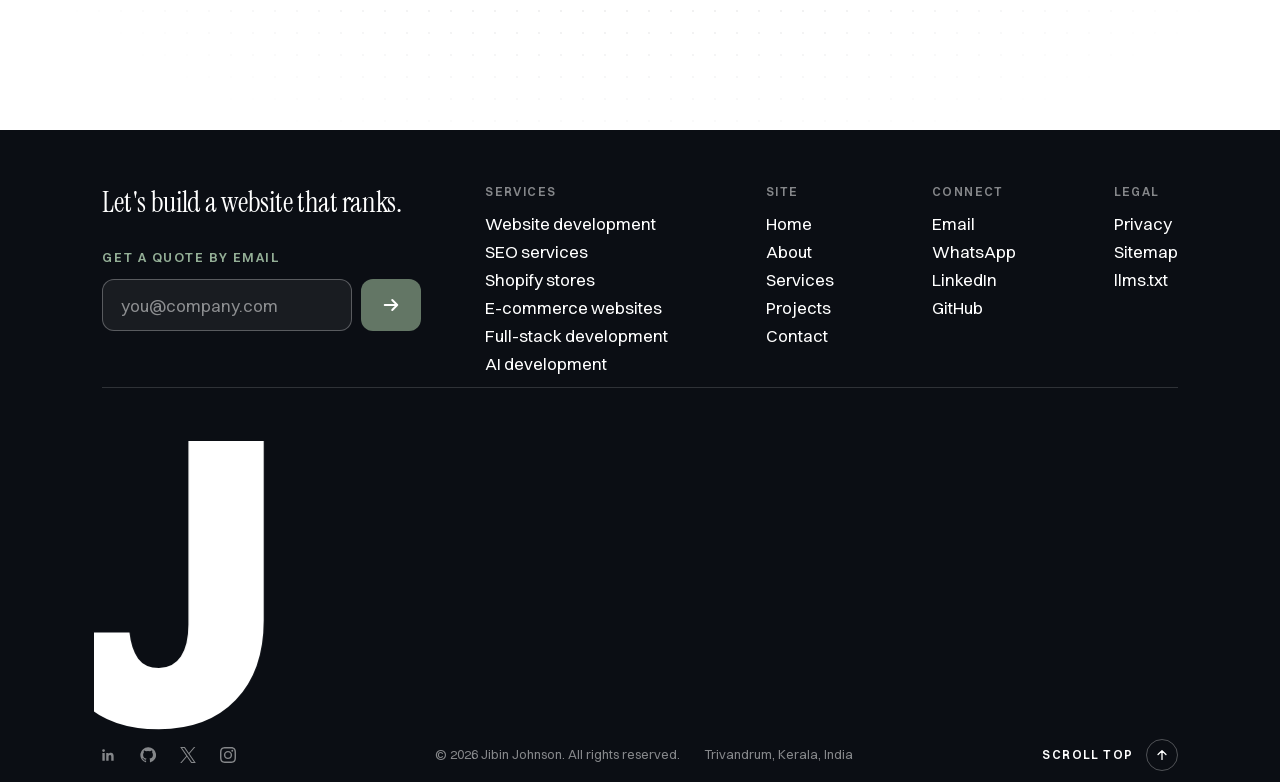
==== commit 9bab09fc: "FAQ: clean list with sans questions and circled plus, all closed by default, home FAQ 10 questions C" ====
--- a/index.html
+++ b/index.html
@@ -29,9 +29,9 @@
 <link rel="preload" href="assets/fonts/Switzer-Variable.woff2" as="font" type="font/woff2" crossorigin>
 <link rel="preload" href="assets/fonts/InstrumentSerif-Regular.woff2" as="font" type="font/woff2" crossorigin>
 <link rel="preload" href="assets/img/hero-portrait-600.webp?v=4" as="image" imagesrcset="assets/img/hero-portrait-600.webp?v=4 600w, assets/img/hero-portrait-900.webp?v=4 900w, assets/img/hero-portrait-1000.webp?v=4 1000w, assets/img/hero-portrait.webp?v=4 1254w" imagesizes="(max-width: 767px) 80vw, 64vh" fetchpriority="high">
-<link rel="stylesheet" href="assets/css/main.css?v=230">
+<link rel="stylesheet" href="assets/css/main.css?v=233">
 <script>(function(r,w){r.className='js';try{var c=navigator.connection,s=w.sessionStorage;if(matchMedia('(prefers-reduced-motion: reduce)').matches||(c&&c.saveData)||s.getItem('signed'))return;s.setItem('signed','1')}catch(e){return}r.className+=' is-signing';w.__signT0=performance.now();w.__signT=setTimeout(function(){r.classList.remove('is-signing');document.dispatchEvent(new Event('sign:done'))},1400)})(document.documentElement,window)</script>
-<script type="application/ld+json">{"@context":"https://schema.org","@graph":[{"@type":"WebSite","@id":"https://jibinjohnson.in/#website","url":"https://jibinjohnson.in/","name":"Jibin Johnson","inLanguage":"en-IN","publisher":{"@id":"https://jibinjohnson.in/#person"}},{"@type":"Person","@id":"https://jibinjohnson.in/#person","name":"Jibin Johnson","url":"https://jibinjohnson.in/","image":"https://jibinjohnson.in/assets/img/about-portrait.webp","jobTitle":"Web Developer and SEO Specialist","email":"jibinjohnsoninfo@gmail.com","telephone":"+917736208172","address":{"@type":"PostalAddress","addressLocality":"Thiruvananthapuram","addressRegion":"Kerala","addressCountry":"IN"},"alumniOf":[{"@type":"CollegeOrUniversity","name":"University of Madras"},{"@type":"EducationalOrganization","name":"Edure"}],"knowsAbout":["Web development","Search engine optimisation","Shopify","E-commerce development","Python","Django","Full-stack development","Artificial intelligence"],"sameAs":["https://www.linkedin.com/in/jibinjohnson/","https://github.com/Jibinjohnson11","https://x.com/jibinjohnsonn","https://www.instagram.com/jibinjohnson.in/"]},{"@type":"ProfessionalService","@id":"https://jibinjohnson.in/#business","name":"Jibin Johnson – Web Developer and SEO Specialist","url":"https://jibinjohnson.in/","image":"https://jibinjohnson.in/assets/img/og.png?v=2","telephone":"+917736208172","email":"jibinjohnsoninfo@gmail.com","founder":{"@id":"https://jibinjohnson.in/#person"},"address":{"@type":"PostalAddress","addressLocality":"Thiruvananthapuram","addressRegion":"Kerala","addressCountry":"IN"},"areaServed":[{"@type":"City","name":"Thiruvananthapuram"},{"@type":"State","name":"Kerala"},{"@type":"Country","name":"India"}],"hasOfferCatalog":{"@type":"OfferCatalog","name":"Services","itemListElement":[{"@type":"Offer","itemOffered":{"@type":"Service","name":"Website design and development","url":"https://jibinjohnson.in/website-development-kerala/"}},{"@type":"Offer","itemOffered":{"@type":"Service","name":"SEO services","url":"https://jibinjohnson.in/seo-services-kerala/"}},{"@type":"Offer","itemOffered":{"@type":"Service","name":"Shopify store development","url":"https://jibinjohnson.in/shopify-developer-kerala/"}},{"@type":"Offer","itemOffered":{"@type":"Service","name":"E-commerce website development","url":"https://jibinjohnson.in/ecommerce-website-development-kerala/"}},{"@type":"Offer","itemOffered":{"@type":"Service","name":"Full-stack and software development","url":"https://jibinjohnson.in/full-stack-developer-kerala/"}},{"@type":"Offer","itemOffered":{"@type":"Service","name":"AI development","url":"https://jibinjohnson.in/ai-developer-kerala/"}}]}},{"@type":"WebPage","@id":"https://jibinjohnson.in/#webpage","url":"https://jibinjohnson.in/","name":"Web Developer & Web Designer in Kerala | Jibin Johnson","description":"Web developer in Kerala and freelance web designer in Trivandrum. I design and build fast, SEO-first websites that rank on Google and bring in enquiries.","isPartOf":{"@id":"https://jibinjohnson.in/#website"},"inLanguage":"en-IN","about":{"@id":"https://jibinjohnson.in/#business"}},{"@type":"FAQPage","@id":"https://jibinjohnson.in/#faq","mainEntity":[{"@type":"Question","name":"How much does a website cost in Kerala?","acceptedAnswer":{"@type":"Answer","text":"It depends on the number of pages, the features you need and whether you need SEO, e-commerce or custom functionality. After a free call about your business, you get a fixed quote in writing before any work begins, so there are no surprises. Domain and hosting are billed separately."}},{"@type":"Question","name":"Do you offer web design in Trivandrum as well as development?","acceptedAnswer":{"@type":"Answer","text":"Yes. I'm a web designer in Trivandrum as well as a developer, so web design and website development in Trivandrum come from one person. Instead of hiring website designers in Trivandrum and a separate developer, you get the layout, code and SEO together. For businesses elsewhere, I work as a website designer in Kerala over calls and WhatsApp."}},{"@type":"Question","name":"How long does it take to build a website?","acceptedAnswer":{"@type":"Answer","text":"A landing page takes about a week and a business website two to three weeks once the content is ready. Web applications are scoped individually. Missing text and photos cause most delays, so I send a content checklist at the start."}},{"@type":"Question","name":"Is SEO included with the website?","acceptedAnswer":{"@type":"Answer","text":"Every website I build is SEO-ready at launch: keyword-mapped pages, clean headings, meta tags, schema markup, fast loading and Search Console setup. Ongoing SEO, which covers content, links and monthly reporting, is a separate monthly service."}},{"@type":"Question","name":"Will I own my website?","acceptedAnswer":{"@type":"Answer","text":"Yes. The domain, hosting, source code and all logins are registered in your name, and I hand everything over at launch."}},{"@type":"Question","name":"Do you work with clients outside Trivandrum?","acceptedAnswer":{"@type":"Answer","text":"Yes. I'm based in Trivandrum (Thiruvananthapuram) and meet local clients in person. Clients elsewhere in Kerala, India and abroad work with me over calls and WhatsApp."}},{"@type":"Question","name":"What happens after the website goes live?","acceptedAnswer":{"@type":"Answer","text":"You get 30 days of free fixes for anything that doesn't work as agreed. After that, I can quote for maintenance or new features whenever you need them."}},{"@type":"Question","name":"How long does SEO take to show results?","acceptedAnswer":{"@type":"Answer","text":"Most campaigns show movement in three to six months, depending on competition and the state of the site. No SEO expert in Kerala, or anywhere else, can honestly guarantee a position on Google. What I do provide is a monthly report showing rankings, clicks and the work completed."}},{"@type":"Question","name":"Can you add AI features to my website?","acceptedAnswer":{"@type":"Answer","text":"Yes. I build chat assistants that answer from your own content, automate repetitive content and reporting tasks, and add data features to web applications. I'll tell you plainly when AI isn't the right tool for the job."}}]}]}</script>
+<script type="application/ld+json">{"@context":"https://schema.org","@graph":[{"@type":"WebSite","@id":"https://jibinjohnson.in/#website","url":"https://jibinjohnson.in/","name":"Jibin Johnson","inLanguage":"en-IN","publisher":{"@id":"https://jibinjohnson.in/#person"}},{"@type":"Person","@id":"https://jibinjohnson.in/#person","name":"Jibin Johnson","url":"https://jibinjohnson.in/","image":"https://jibinjohnson.in/assets/img/about-portrait.webp","jobTitle":"Web Developer and SEO Specialist","email":"jibinjohnsoninfo@gmail.com","telephone":"+917736208172","address":{"@type":"PostalAddress","addressLocality":"Thiruvananthapuram","addressRegion":"Kerala","addressCountry":"IN"},"alumniOf":[{"@type":"CollegeOrUniversity","name":"University of Madras"},{"@type":"EducationalOrganization","name":"Edure"}],"knowsAbout":["Web development","Search engine optimisation","Shopify","E-commerce development","Python","Django","Full-stack development","Artificial intelligence"],"sameAs":["https://www.linkedin.com/in/jibinjohnson/","https://github.com/Jibinjohnson11","https://x.com/jibinjohnsonn","https://www.instagram.com/jibinjohnson.in/"]},{"@type":"ProfessionalService","@id":"https://jibinjohnson.in/#business","name":"Jibin Johnson – Web Developer and SEO Specialist","url":"https://jibinjohnson.in/","image":"https://jibinjohnson.in/assets/img/og.png?v=2","telephone":"+917736208172","email":"jibinjohnsoninfo@gmail.com","founder":{"@id":"https://jibinjohnson.in/#person"},"address":{"@type":"PostalAddress","addressLocality":"Thiruvananthapuram","addressRegion":"Kerala","addressCountry":"IN"},"areaServed":[{"@type":"City","name":"Thiruvananthapuram"},{"@type":"State","name":"Kerala"},{"@type":"Country","name":"India"}],"hasOfferCatalog":{"@type":"OfferCatalog","name":"Services","itemListElement":[{"@type":"Offer","itemOffered":{"@type":"Service","name":"Website design and development","url":"https://jibinjohnson.in/website-development-kerala/"}},{"@type":"Offer","itemOffered":{"@type":"Service","name":"SEO services","url":"https://jibinjohnson.in/seo-services-kerala/"}},{"@type":"Offer","itemOffered":{"@type":"Service","name":"Shopify store development","url":"https://jibinjohnson.in/shopify-developer-kerala/"}},{"@type":"Offer","itemOffered":{"@type":"Service","name":"E-commerce website development","url":"https://jibinjohnson.in/ecommerce-website-development-kerala/"}},{"@type":"Offer","itemOffered":{"@type":"Service","name":"Full-stack and software development","url":"https://jibinjohnson.in/full-stack-developer-kerala/"}},{"@type":"Offer","itemOffered":{"@type":"Service","name":"AI development","url":"https://jibinjohnson.in/ai-developer-kerala/"}}]}},{"@type":"WebPage","@id":"https://jibinjohnson.in/#webpage","url":"https://jibinjohnson.in/","name":"Web Developer & Web Designer in Kerala | Jibin Johnson","description":"Web developer in Kerala and freelance web designer in Trivandrum. I design and build fast, SEO-first websites that rank on Google and bring in enquiries.","isPartOf":{"@id":"https://jibinjohnson.in/#website"},"inLanguage":"en-IN","about":{"@id":"https://jibinjohnson.in/#business"}},{"@type":"FAQPage","@id":"https://jibinjohnson.in/#faq","mainEntity":[{"@type":"Question","name":"How much does a website cost in Kerala?","acceptedAnswer":{"@type":"Answer","text":"It depends on the number of pages, the features you need and whether you need SEO, e-commerce or custom functionality. After a free call about your business, you get a fixed quote in writing before any work begins, so there are no surprises. Domain and hosting are billed separately."}},{"@type":"Question","name":"Do you offer web design in Trivandrum as well as development?","acceptedAnswer":{"@type":"Answer","text":"Yes. I'm a web designer in Trivandrum as well as a developer, so web design and website development in Trivandrum come from one person. Instead of hiring website designers in Trivandrum and a separate developer, you get the layout, code and SEO together. For businesses elsewhere, I work as a website designer in Kerala over calls and WhatsApp."}},{"@type":"Question","name":"How long does it take to build a website?","acceptedAnswer":{"@type":"Answer","text":"A landing page takes about a week and a business website two to three weeks once the content is ready. Web applications are scoped individually. Missing text and photos cause most delays, so I send a content checklist at the start."}},{"@type":"Question","name":"Is SEO included with the website?","acceptedAnswer":{"@type":"Answer","text":"Every website I build is SEO-ready at launch: keyword-mapped pages, clean headings, meta tags, schema markup, fast loading and Search Console setup. Ongoing SEO, which covers content, links and monthly reporting, is a separate monthly service."}},{"@type":"Question","name":"Will I own my website?","acceptedAnswer":{"@type":"Answer","text":"Yes. The domain, hosting, source code and all logins are registered in your name, and I hand everything over at launch."}},{"@type":"Question","name":"Do you work with clients outside Trivandrum?","acceptedAnswer":{"@type":"Answer","text":"Yes. I'm based in Trivandrum (Thiruvananthapuram) and meet local clients in person. Clients elsewhere in Kerala, India and abroad work with me over calls and WhatsApp."}},{"@type":"Question","name":"What happens after the website goes live?","acceptedAnswer":{"@type":"Answer","text":"You get 30 days of free fixes for anything that doesn't work as agreed. After that, I can quote for maintenance or new features whenever you need them."}},{"@type":"Question","name":"How long does SEO take to show results?","acceptedAnswer":{"@type":"Answer","text":"Most campaigns show movement in three to six months, depending on competition and the state of the site. No SEO expert in Kerala, or anywhere else, can honestly guarantee a position on Google. What I do provide is a monthly report showing rankings, clicks and the work completed."}},{"@type":"Question","name":"Do you build Shopify stores and e-commerce websites?","acceptedAnswer":{"@type":"Answer","text":"Yes. I set up Shopify stores and build custom e-commerce websites with product and order management. For payments I integrate Razorpay, which accepts UPI, credit and debit cards, net banking and wallets, with the money going to your own account."}},{"@type":"Question","name":"Can you add AI features to my website?","acceptedAnswer":{"@type":"Answer","text":"Yes. I build chat assistants that answer from your own content, automate repetitive content and reporting tasks, and add data features to web applications. I'll tell you plainly when AI isn't the right tool for the job."}}]}]}</script>
 </head>
 <body>
 <!-- signature intro: a light veil over the hero, shown only with .is-signing (set above, once per session), drawn and removed by sign.js -->
@@ -192,7 +192,7 @@
       </div>
     </div>
     <div class="faq">
-<details open><summary>How much does a website cost in Kerala?</summary><p>It depends on the number of pages, the features you need and whether you need SEO, e-commerce or custom functionality. After a free call about your business, you get a fixed quote in writing before any work begins, so there are no surprises. Domain and hosting are billed separately.</p></details>
+<details><summary>How much does a website cost in Kerala?</summary><p>It depends on the number of pages, the features you need and whether you need SEO, e-commerce or custom functionality. After a free call about your business, you get a fixed quote in writing before any work begins, so there are no surprises. Domain and hosting are billed separately.</p></details>
 <details><summary>Do you offer web design in Trivandrum as well as development?</summary><p>Yes. I&#x27;m a web designer in Trivandrum as well as a developer, so web design and website development in Trivandrum come from one person. Instead of hiring website designers in Trivandrum and a separate developer, you get the layout, code and SEO together. For businesses elsewhere, I work as a website designer in Kerala over calls and WhatsApp.</p></details>
 <details><summary>How long does it take to build a website?</summary><p>A landing page takes about a week and a business website two to three weeks once the content is ready. Web applications are scoped individually. Missing text and photos cause most delays, so I send a content checklist at the start.</p></details>
 <details><summary>Is SEO included with the website?</summary><p>Every website I build is SEO-ready at launch: keyword-mapped pages, clean headings, meta tags, schema markup, fast loading and Search Console setup. Ongoing SEO, which covers content, links and monthly reporting, is a separate monthly service.</p></details>
@@ -200,6 +200,7 @@
 <details><summary>Do you work with clients outside Trivandrum?</summary><p>Yes. I&#x27;m based in Trivandrum (Thiruvananthapuram) and meet local clients in person. Clients elsewhere in Kerala, India and abroad work with me over calls and WhatsApp.</p></details>
 <details><summary>What happens after the website goes live?</summary><p>You get 30 days of free fixes for anything that doesn&#x27;t work as agreed. After that, I can quote for maintenance or new features whenever you need them.</p></details>
 <details><summary>How long does SEO take to show results?</summary><p>Most campaigns show movement in three to six months, depending on competition and the state of the site. No SEO expert in Kerala, or anywhere else, can honestly guarantee a position on Google. What I do provide is a monthly report showing rankings, clicks and the work completed.</p></details>
+<details><summary>Do you build Shopify stores and e-commerce websites?</summary><p>Yes. I set up Shopify stores and build custom e-commerce websites with product and order management. For payments I integrate Razorpay, which accepts UPI, credit and debit cards, net banking and wallets, with the money going to your own account.</p></details>
 <details><summary>Can you add AI features to my website?</summary><p>Yes. I build chat assistants that answer from your own content, automate repetitive content and reporting tasks, and add data features to web applications. I&#x27;ll tell you plainly when AI isn&#x27;t the right tool for the job.</p></details>
     </div>
   </div>
--- a/assets/css/main.css
+++ b/assets/css/main.css
@@ -327,17 +327,22 @@
 .steps li::before{content:counter(s);margin-bottom:.75rem;font-family:var(--display);font-size:var(--fs-2xl);font-weight:var(--fw-regular);line-height:var(--lh-display);color:var(--accent)}
 
 
-/* faq (every page): a simple list: questions in the display serif, a hairline above, between and below the rows,
-   a thin plus that turns 45° into a cross. main.js animates the height (instant under reduced motion and without JS) */
+/* faq (every page): a clean list from a user reference (28 Nov 2026): hairlines above, between and below the rows,
+   questions in sans semibold (sage on hover), a 40px white circle with a 1px border and an ink plus on the right;
+   open: the circle fills --ink, the plus turns into a white cross. main.js animates the height (instant under
+   reduced motion and without JS) */
 .faq-grid{display:grid;grid-template-columns:minmax(0,5fr) minmax(0,7fr);gap:2rem 4rem;align-items:start}
 .faq-grid h2{position:sticky;top:6.5rem}
+.faq{--faq-ic:2.5rem;--faq-line:calc(var(--fs-md) * var(--lh-title))}
 .faq details{border-top:1px solid var(--line)}
 .faq details:last-child{border-bottom:1px solid var(--line)}
-.faq summary{list-style:none;cursor:pointer;display:flex;justify-content:space-between;align-items:flex-start;gap:1.5rem;padding:1.5rem 0;font-family:var(--display);font-weight:var(--fw-regular);font-size:var(--fs-lg);line-height:var(--lh-title);letter-spacing:var(--ls-h2);color:var(--ink)}
+.faq summary{list-style:none;cursor:pointer;display:flex;justify-content:space-between;align-items:flex-start;gap:1.5rem;padding:clamp(1.25rem,1rem + .9vw,1.75rem) 0;font-size:var(--fs-md);font-weight:var(--fw-semibold);line-height:var(--lh-title);letter-spacing:var(--ls-title);color:var(--ink);transition:color .25s var(--ease)}
 .faq summary::-webkit-details-marker{display:none}
-.faq summary::after{content:"";flex:none;width:1rem;height:1rem;margin-top:calc(.65em - .5rem);color:var(--accent);background:linear-gradient(currentColor,currentColor) 50%/100% 1.5px no-repeat,linear-gradient(currentColor,currentColor) 50%/1.5px 100% no-repeat;transition:transform .35s var(--ease)}
-.faq details[open]:not(.is-closing) summary::after{transform:rotate(45deg)}
-.faq details p{padding:0 2.5rem 1.5rem 0;color:var(--muted);max-width:60ch}
+.faq summary::after{content:"";flex:none;width:var(--faq-ic);height:var(--faq-ic);margin-top:calc((var(--faq-line) - var(--faq-ic)) / 2);border-radius:50%;border:1px solid var(--line-strong);color:var(--ink);background:linear-gradient(currentColor,currentColor) 50%/.8125rem 1.75px no-repeat,linear-gradient(currentColor,currentColor) 50%/1.75px .8125rem no-repeat,var(--surface);transition:transform .35s var(--ease),background-color .35s var(--ease),border-color .35s var(--ease),color .35s var(--ease)}
+@media (hover:hover){.faq summary:hover{color:var(--accent)}.faq summary:hover::after{border-color:var(--accent-btn)}}
+.faq details[open]:not(.is-closing) summary::after{transform:rotate(45deg);background-color:var(--ink);border-color:var(--ink);color:var(--bg)}
+.faq details p{padding:0 calc(var(--faq-ic) + 1.5rem) clamp(1.25rem,1rem + .9vw,1.75rem) 0;margin-top:-.25rem;color:var(--muted);max-width:60ch}
+@media (max-width:600px){.faq{--faq-ic:2.25rem}.faq summary{gap:1rem}.faq details p{padding-right:0}}
 /* home: a short contact prompt under the FAQ heading (sticky with it on desktop) */
 .faq-ask{margin-top:clamp(1.75rem,1.25rem + 1.5vw,2.5rem)}
 .faq-ask p{color:var(--muted);margin-bottom:.875rem}
@@ -821,7 +826,6 @@
   .bio{grid-template-columns:repeat(2,minmax(0,1fr))}
   .proj dl{grid-template-columns:minmax(0,1fr);gap:.15rem}
   .proj dd{margin-bottom:.6rem}
-  .faq details p{padding-right:0}
   /* inner-page H1: lines flow and balance so none leaves a word alone; fluid so "Website&nbsp;development" fits at 360px */
   .hero.sub .ln,.hero.sub .ln>span{display:inline}
   :root{--fs-h1:clamp(1.875rem,calc(10.5vw - .25rem),2.25rem)}
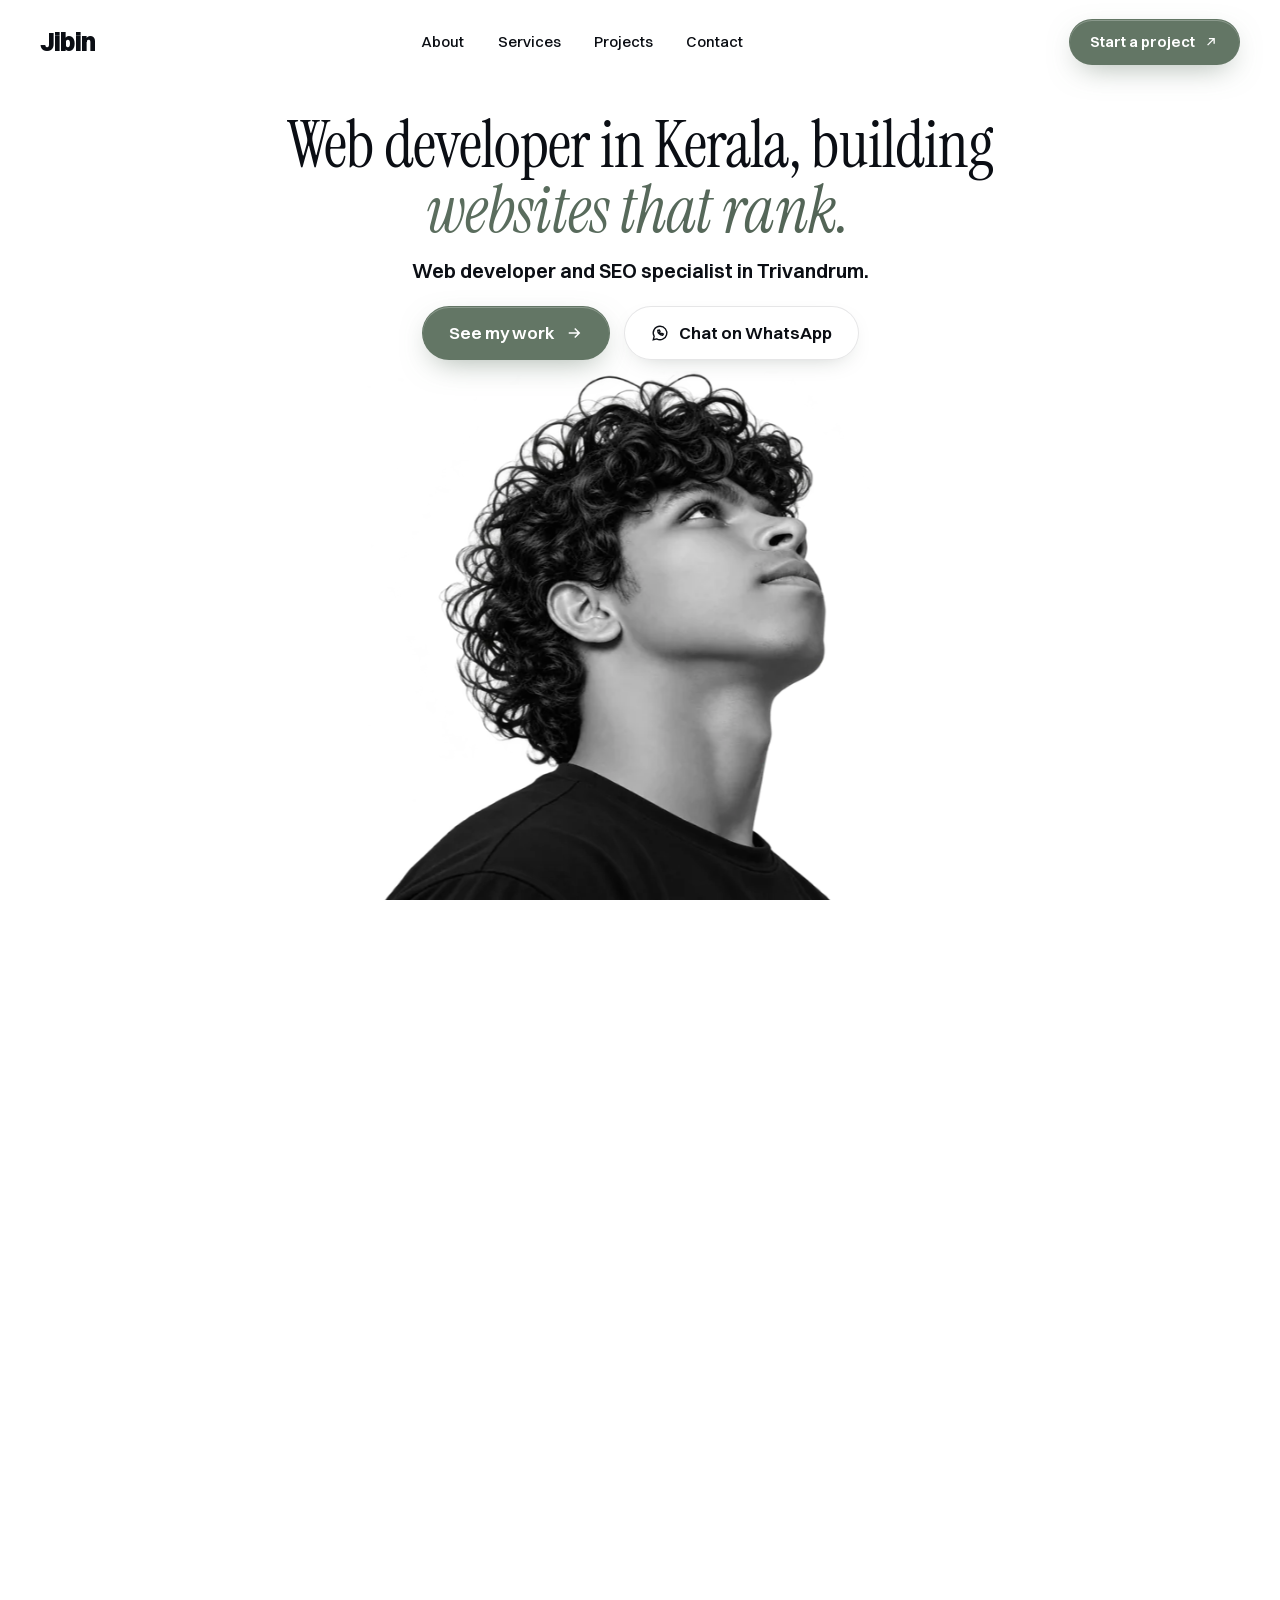
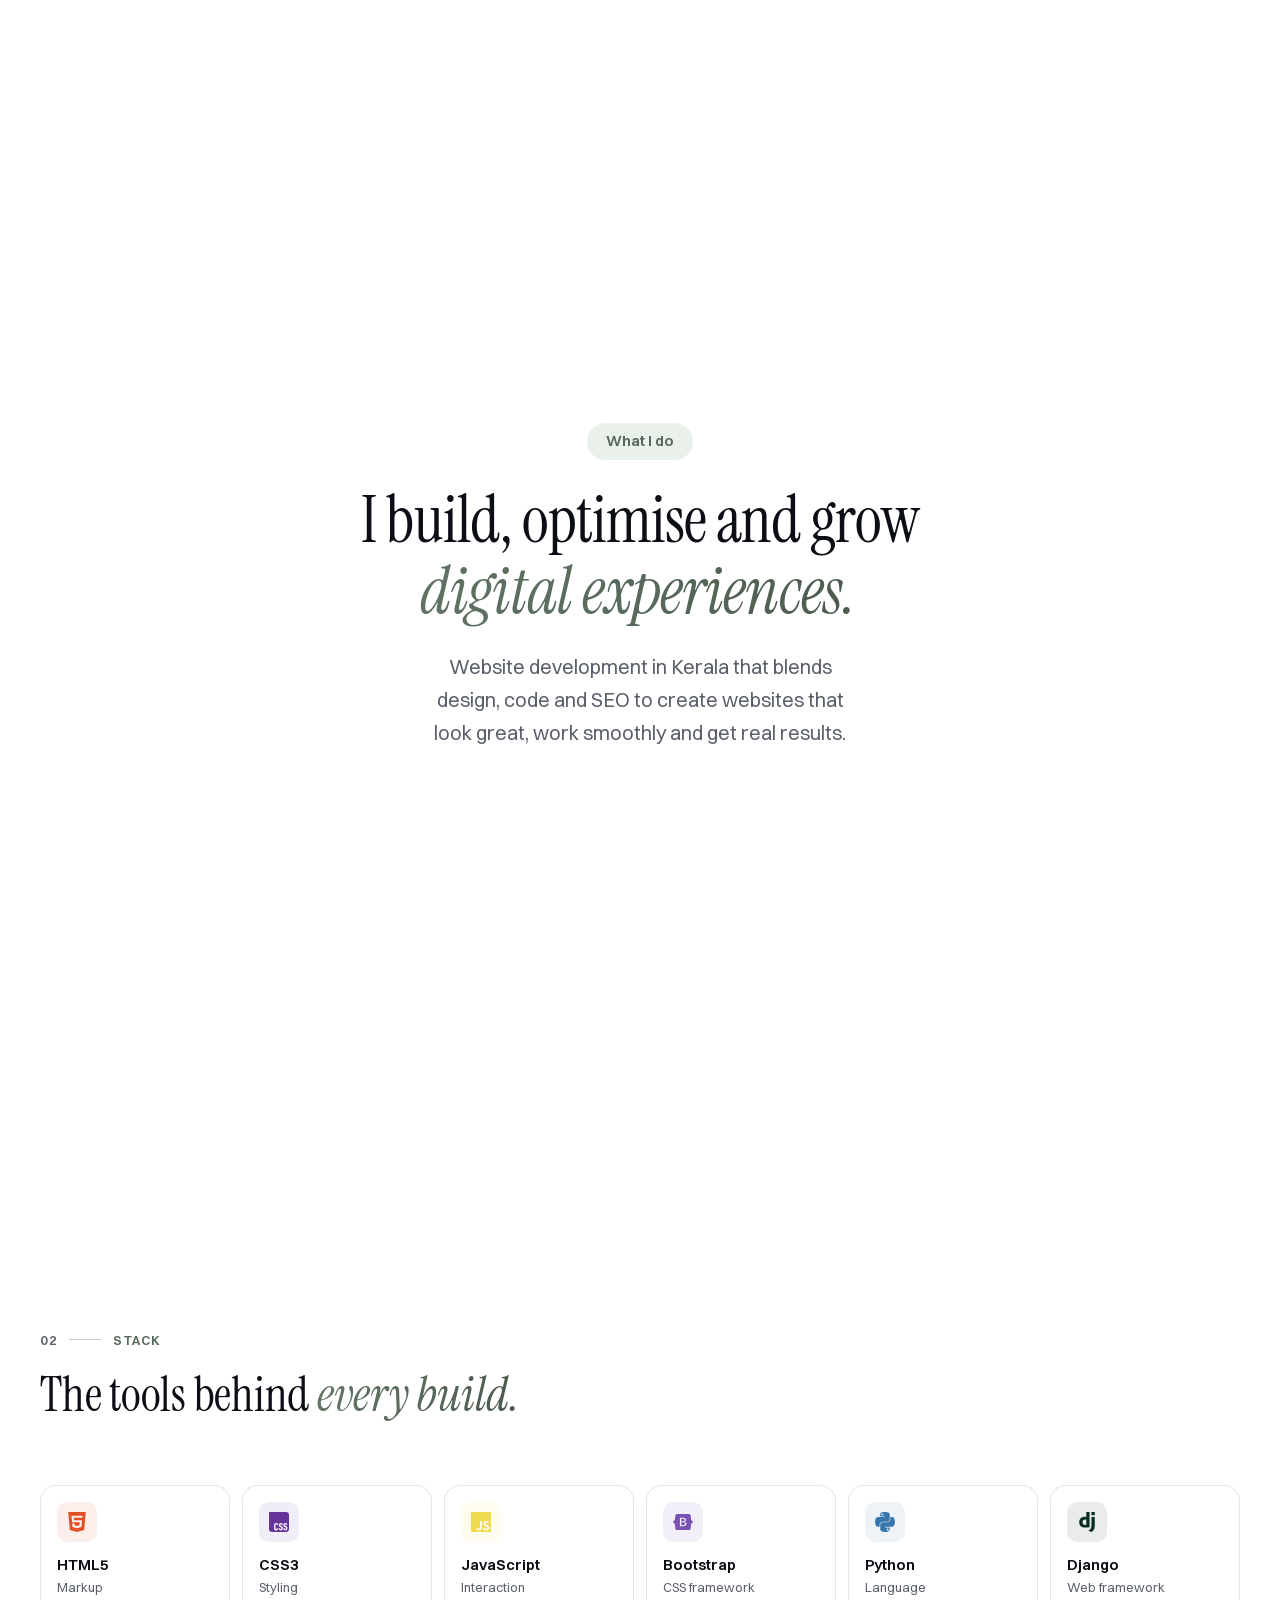
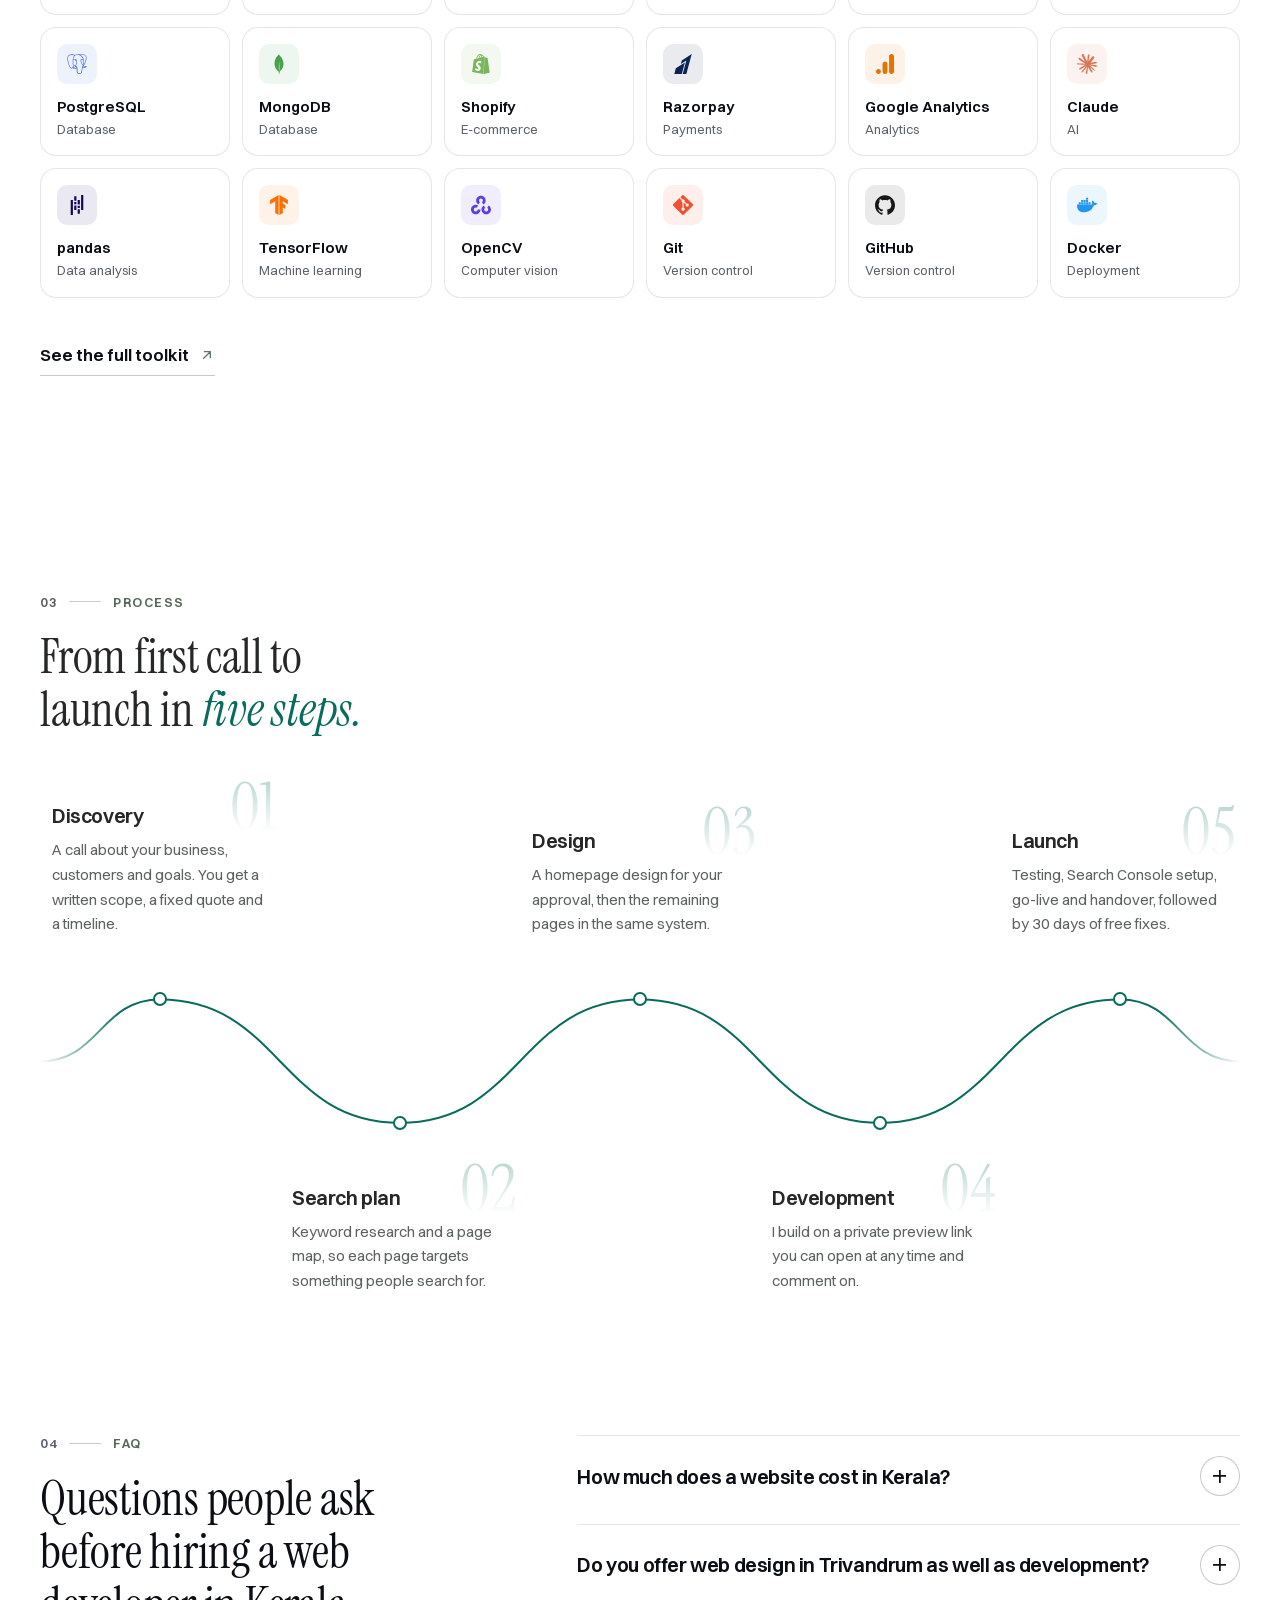
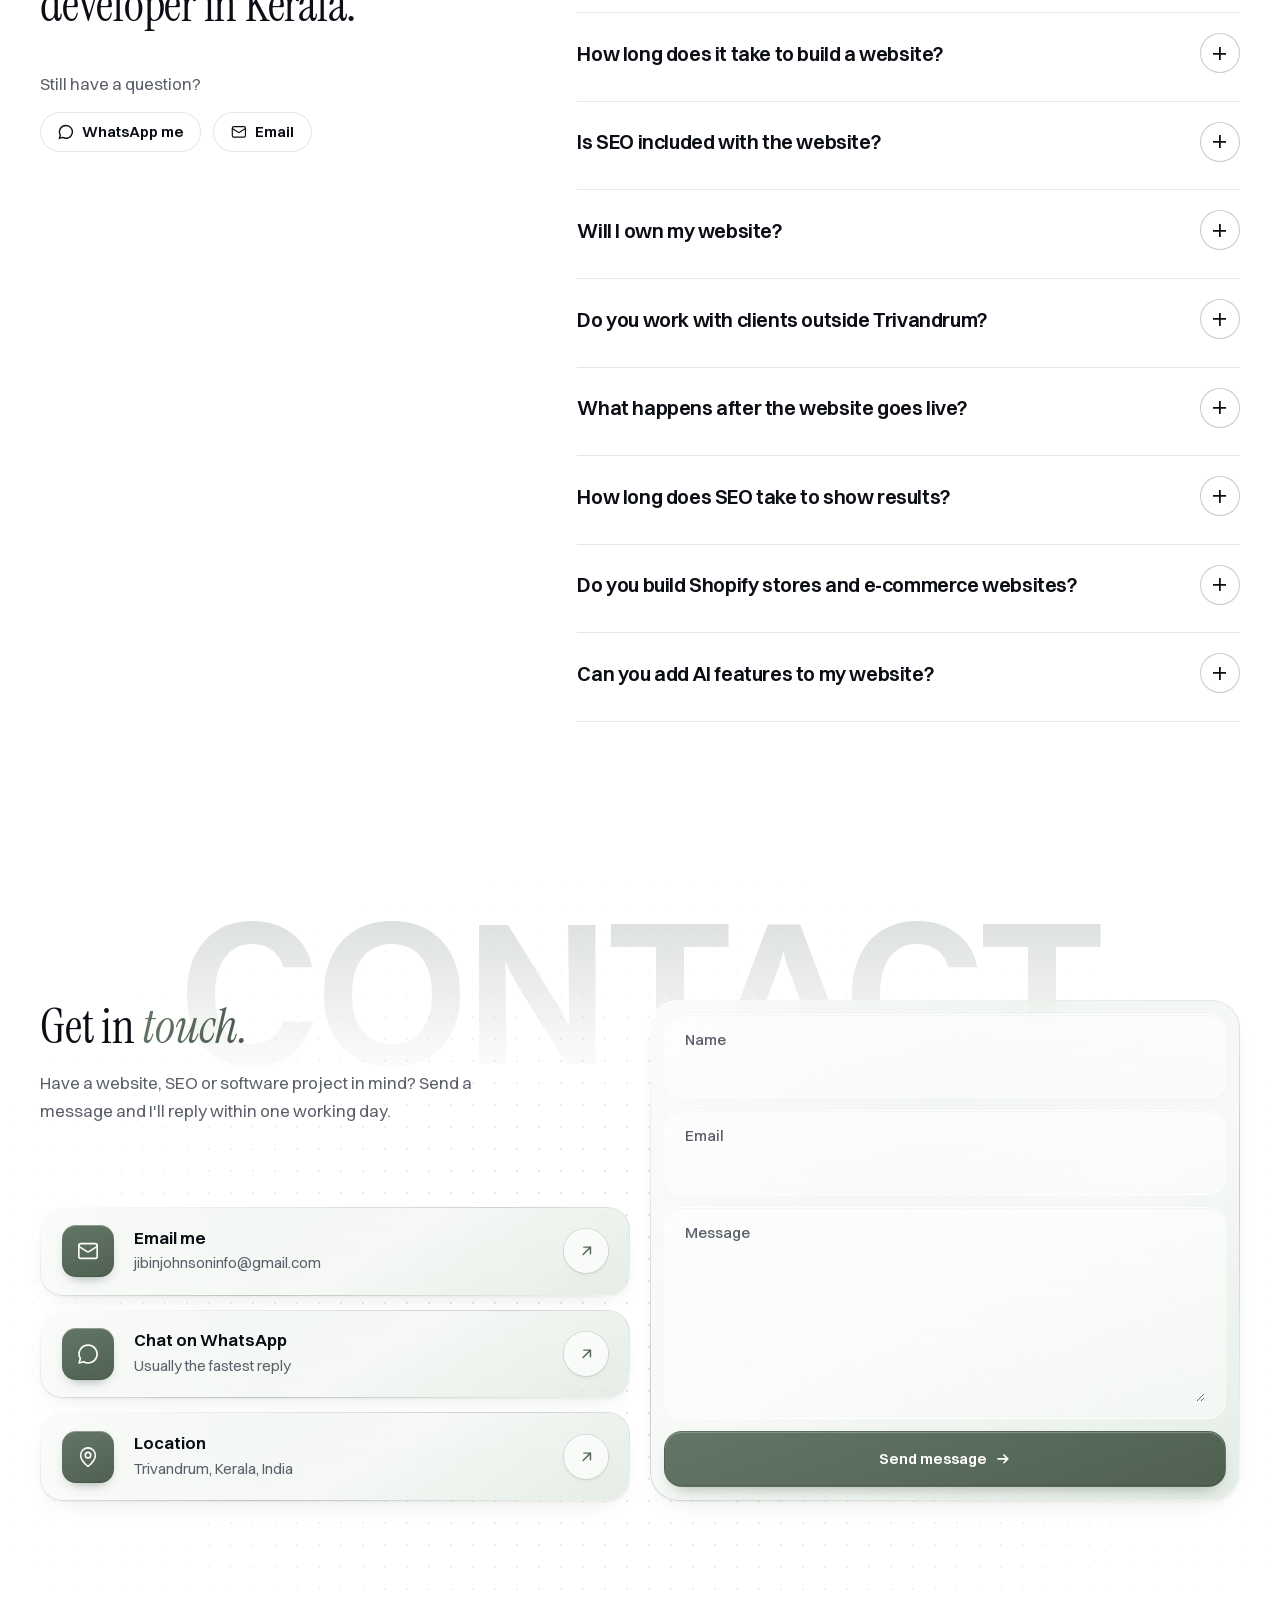
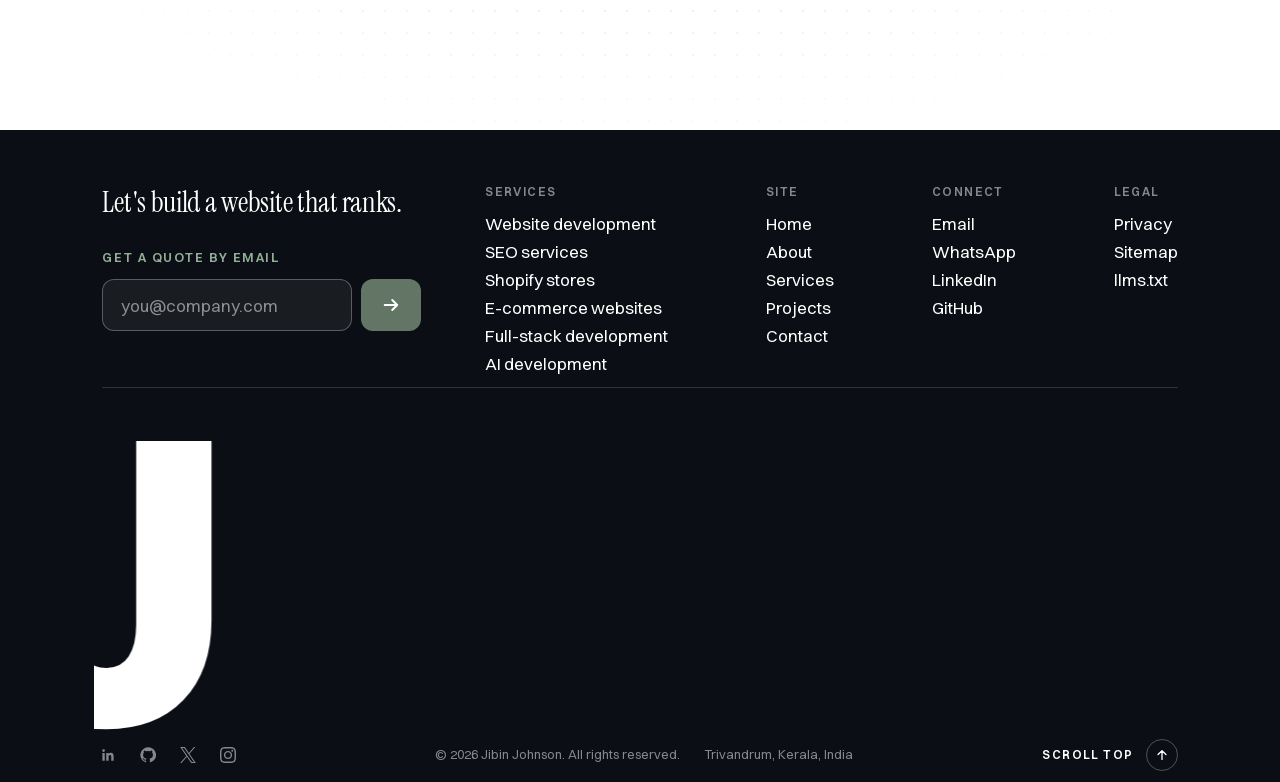
==== commit 81038878: "Type: smaller, consistent phone type scale (600px and below) Co-Authored-By: Claude Opus 5.5 <norepl" ====
--- a/index.html
+++ b/index.html
@@ -29,7 +29,7 @@
 <link rel="preload" href="assets/fonts/Switzer-Variable.woff2" as="font" type="font/woff2" crossorigin>
 <link rel="preload" href="assets/fonts/InstrumentSerif-Regular.woff2" as="font" type="font/woff2" crossorigin>
 <link rel="preload" href="assets/img/hero-portrait-600.webp?v=4" as="image" imagesrcset="assets/img/hero-portrait-600.webp?v=4 600w, assets/img/hero-portrait-900.webp?v=4 900w, assets/img/hero-portrait-1000.webp?v=4 1000w, assets/img/hero-portrait.webp?v=4 1254w" imagesizes="(max-width: 767px) 80vw, 64vh" fetchpriority="high">
-<link rel="stylesheet" href="assets/css/main.css?v=233">
+<link rel="stylesheet" href="assets/css/main.css?v=235">
 <script>(function(r,w){r.className='js';try{var c=navigator.connection,s=w.sessionStorage;if(matchMedia('(prefers-reduced-motion: reduce)').matches||(c&&c.saveData)||s.getItem('signed'))return;s.setItem('signed','1')}catch(e){return}r.className+=' is-signing';w.__signT0=performance.now();w.__signT=setTimeout(function(){r.classList.remove('is-signing');document.dispatchEvent(new Event('sign:done'))},1400)})(document.documentElement,window)</script>
 <script type="application/ld+json">{"@context":"https://schema.org","@graph":[{"@type":"WebSite","@id":"https://jibinjohnson.in/#website","url":"https://jibinjohnson.in/","name":"Jibin Johnson","inLanguage":"en-IN","publisher":{"@id":"https://jibinjohnson.in/#person"}},{"@type":"Person","@id":"https://jibinjohnson.in/#person","name":"Jibin Johnson","url":"https://jibinjohnson.in/","image":"https://jibinjohnson.in/assets/img/about-portrait.webp","jobTitle":"Web Developer and SEO Specialist","email":"jibinjohnsoninfo@gmail.com","telephone":"+917736208172","address":{"@type":"PostalAddress","addressLocality":"Thiruvananthapuram","addressRegion":"Kerala","addressCountry":"IN"},"alumniOf":[{"@type":"CollegeOrUniversity","name":"University of Madras"},{"@type":"EducationalOrganization","name":"Edure"}],"knowsAbout":["Web development","Search engine optimisation","Shopify","E-commerce development","Python","Django","Full-stack development","Artificial intelligence"],"sameAs":["https://www.linkedin.com/in/jibinjohnson/","https://github.com/Jibinjohnson11","https://x.com/jibinjohnsonn","https://www.instagram.com/jibinjohnson.in/"]},{"@type":"ProfessionalService","@id":"https://jibinjohnson.in/#business","name":"Jibin Johnson – Web Developer and SEO Specialist","url":"https://jibinjohnson.in/","image":"https://jibinjohnson.in/assets/img/og.png?v=2","telephone":"+917736208172","email":"jibinjohnsoninfo@gmail.com","founder":{"@id":"https://jibinjohnson.in/#person"},"address":{"@type":"PostalAddress","addressLocality":"Thiruvananthapuram","addressRegion":"Kerala","addressCountry":"IN"},"areaServed":[{"@type":"City","name":"Thiruvananthapuram"},{"@type":"State","name":"Kerala"},{"@type":"Country","name":"India"}],"hasOfferCatalog":{"@type":"OfferCatalog","name":"Services","itemListElement":[{"@type":"Offer","itemOffered":{"@type":"Service","name":"Website design and development","url":"https://jibinjohnson.in/website-development-kerala/"}},{"@type":"Offer","itemOffered":{"@type":"Service","name":"SEO services","url":"https://jibinjohnson.in/seo-services-kerala/"}},{"@type":"Offer","itemOffered":{"@type":"Service","name":"Shopify store development","url":"https://jibinjohnson.in/shopify-developer-kerala/"}},{"@type":"Offer","itemOffered":{"@type":"Service","name":"E-commerce website development","url":"https://jibinjohnson.in/ecommerce-website-development-kerala/"}},{"@type":"Offer","itemOffered":{"@type":"Service","name":"Full-stack and software development","url":"https://jibinjohnson.in/full-stack-developer-kerala/"}},{"@type":"Offer","itemOffered":{"@type":"Service","name":"AI development","url":"https://jibinjohnson.in/ai-developer-kerala/"}}]}},{"@type":"WebPage","@id":"https://jibinjohnson.in/#webpage","url":"https://jibinjohnson.in/","name":"Web Developer & Web Designer in Kerala | Jibin Johnson","description":"Web developer in Kerala and freelance web designer in Trivandrum. I design and build fast, SEO-first websites that rank on Google and bring in enquiries.","isPartOf":{"@id":"https://jibinjohnson.in/#website"},"inLanguage":"en-IN","about":{"@id":"https://jibinjohnson.in/#business"}},{"@type":"FAQPage","@id":"https://jibinjohnson.in/#faq","mainEntity":[{"@type":"Question","name":"How much does a website cost in Kerala?","acceptedAnswer":{"@type":"Answer","text":"It depends on the number of pages, the features you need and whether you need SEO, e-commerce or custom functionality. After a free call about your business, you get a fixed quote in writing before any work begins, so there are no surprises. Domain and hosting are billed separately."}},{"@type":"Question","name":"Do you offer web design in Trivandrum as well as development?","acceptedAnswer":{"@type":"Answer","text":"Yes. I'm a web designer in Trivandrum as well as a developer, so web design and website development in Trivandrum come from one person. Instead of hiring website designers in Trivandrum and a separate developer, you get the layout, code and SEO together. For businesses elsewhere, I work as a website designer in Kerala over calls and WhatsApp."}},{"@type":"Question","name":"How long does it take to build a website?","acceptedAnswer":{"@type":"Answer","text":"A landing page takes about a week and a business website two to three weeks once the content is ready. Web applications are scoped individually. Missing text and photos cause most delays, so I send a content checklist at the start."}},{"@type":"Question","name":"Is SEO included with the website?","acceptedAnswer":{"@type":"Answer","text":"Every website I build is SEO-ready at launch: keyword-mapped pages, clean headings, meta tags, schema markup, fast loading and Search Console setup. Ongoing SEO, which covers content, links and monthly reporting, is a separate monthly service."}},{"@type":"Question","name":"Will I own my website?","acceptedAnswer":{"@type":"Answer","text":"Yes. The domain, hosting, source code and all logins are registered in your name, and I hand everything over at launch."}},{"@type":"Question","name":"Do you work with clients outside Trivandrum?","acceptedAnswer":{"@type":"Answer","text":"Yes. I'm based in Trivandrum (Thiruvananthapuram) and meet local clients in person. Clients elsewhere in Kerala, India and abroad work with me over calls and WhatsApp."}},{"@type":"Question","name":"What happens after the website goes live?","acceptedAnswer":{"@type":"Answer","text":"You get 30 days of free fixes for anything that doesn't work as agreed. After that, I can quote for maintenance or new features whenever you need them."}},{"@type":"Question","name":"How long does SEO take to show results?","acceptedAnswer":{"@type":"Answer","text":"Most campaigns show movement in three to six months, depending on competition and the state of the site. No SEO expert in Kerala, or anywhere else, can honestly guarantee a position on Google. What I do provide is a monthly report showing rankings, clicks and the work completed."}},{"@type":"Question","name":"Do you build Shopify stores and e-commerce websites?","acceptedAnswer":{"@type":"Answer","text":"Yes. I set up Shopify stores and build custom e-commerce websites with product and order management. For payments I integrate Razorpay, which accepts UPI, credit and debit cards, net banking and wallets, with the money going to your own account."}},{"@type":"Question","name":"Can you add AI features to my website?","acceptedAnswer":{"@type":"Answer","text":"Yes. I build chat assistants that answer from your own content, automate repetitive content and reporting tasks, and add data features to web applications. I'll tell you plainly when AI isn't the right tool for the job."}}]}]}</script>
 </head>
--- a/assets/css/main.css
+++ b/assets/css/main.css
@@ -828,7 +828,19 @@
   .proj dd{margin-bottom:.6rem}
   /* inner-page H1: lines flow and balance so none leaves a word alone; fluid so "Website&nbsp;development" fits at 360px */
   .hero.sub .ln,.hero.sub .ln>span{display:inline}
-  :root{--fs-h1:clamp(1.875rem,calc(10.5vw - .25rem),2.25rem)}
+  :root{--fs-h1:clamp(1.75rem,calc(9.5vw - .25rem),2rem)}
+  /* phone type scale: one smaller set of tokens, so every page steps down together and keeps the same hierarchy
+     (home H1 > inner H1 > H2 > large H3 > H3 > body). 12px and 13px labels stay as they are. */
+  :root{
+    --fs-display:clamp(1.875rem,calc(10vw - .25rem),2.375rem);   /* 32 at 360, 35 at 390 */
+    --fs-h2:1.75rem;       /* 28px */
+    --fs-2xl:1.625rem;     /* 26px */
+    --fs-xl:1.375rem;      /* 22px */
+    --fs-lg:1.125rem;      /* 18px */
+    --fs-md:1.125rem;      /* 18px */
+    --fs-lede:1.0625rem;   /* 17px */
+    --fs-base:1rem;        /* 16px (inputs stay 16px, so iOS doesn't zoom on focus) */
+  }
 }
 @media (prefers-reduced-motion:reduce){
   *,*::before,*::after{animation:none!important;transition:none!important}
